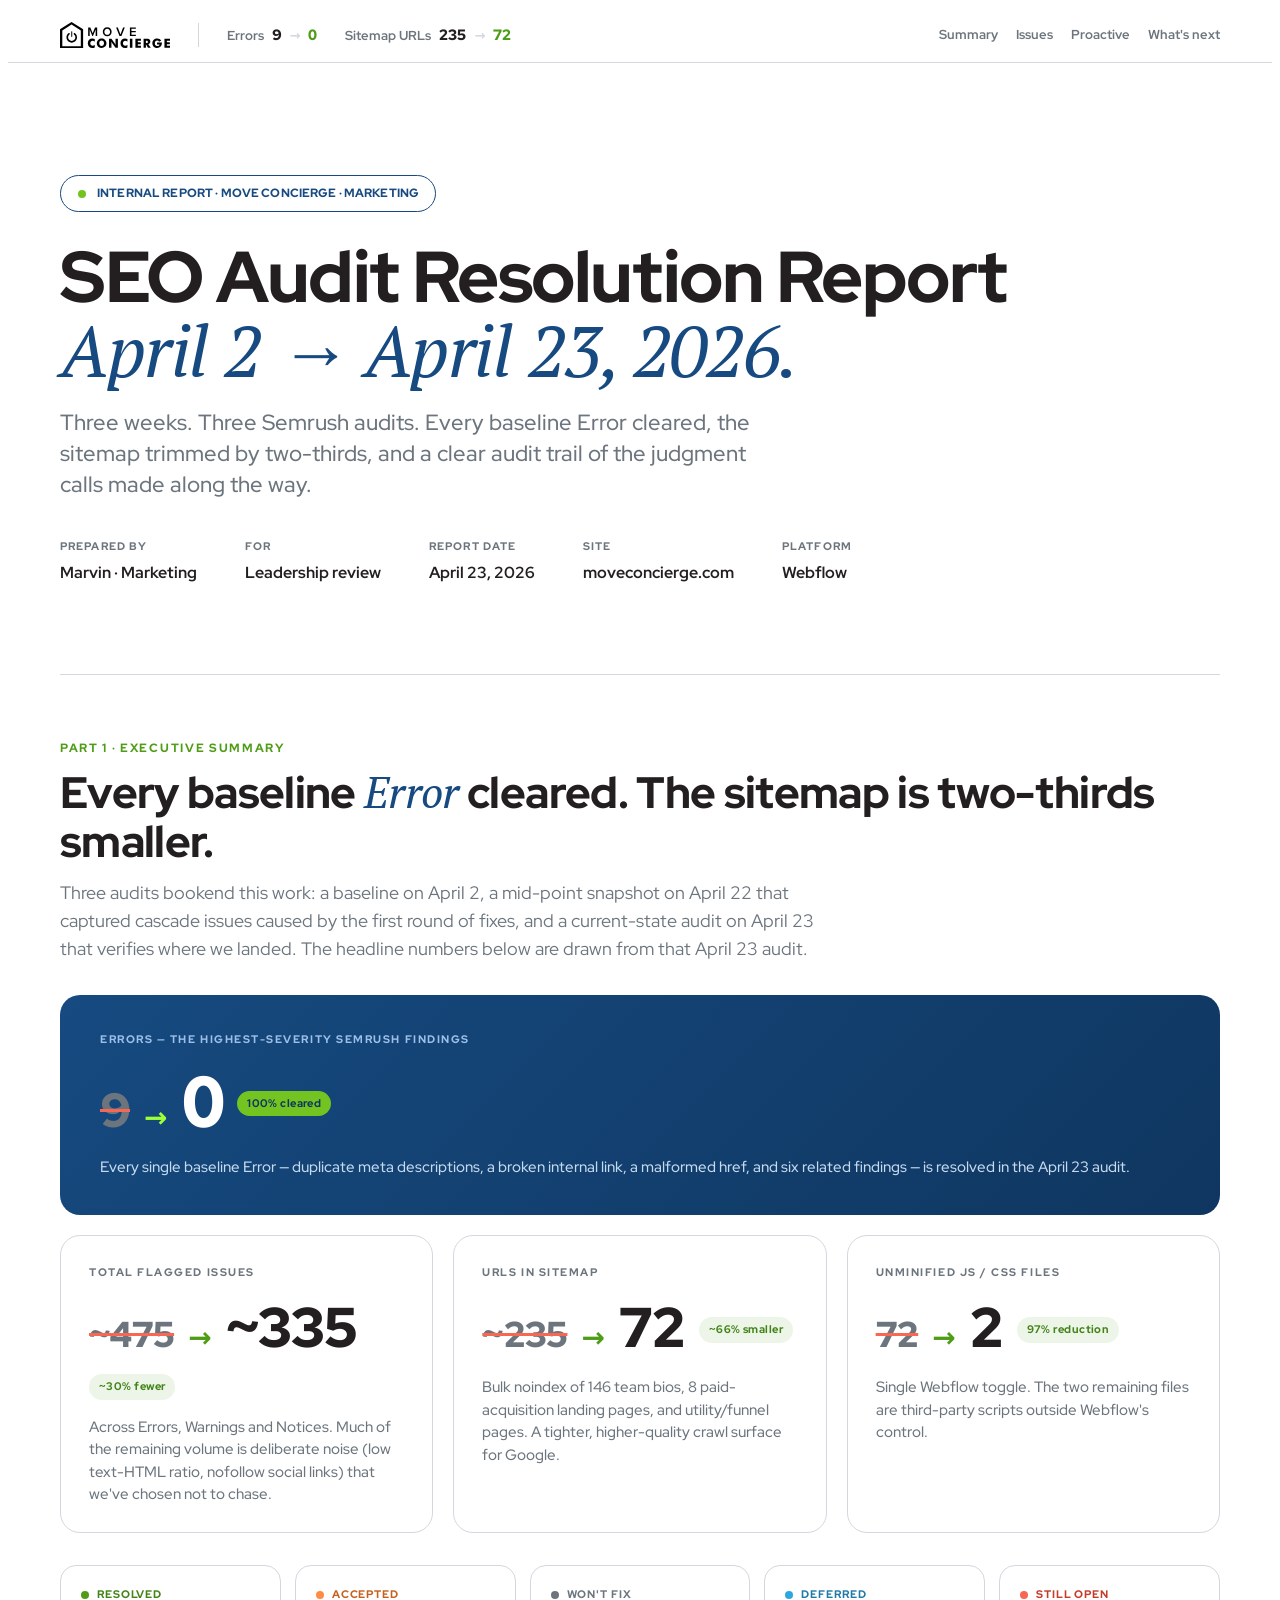
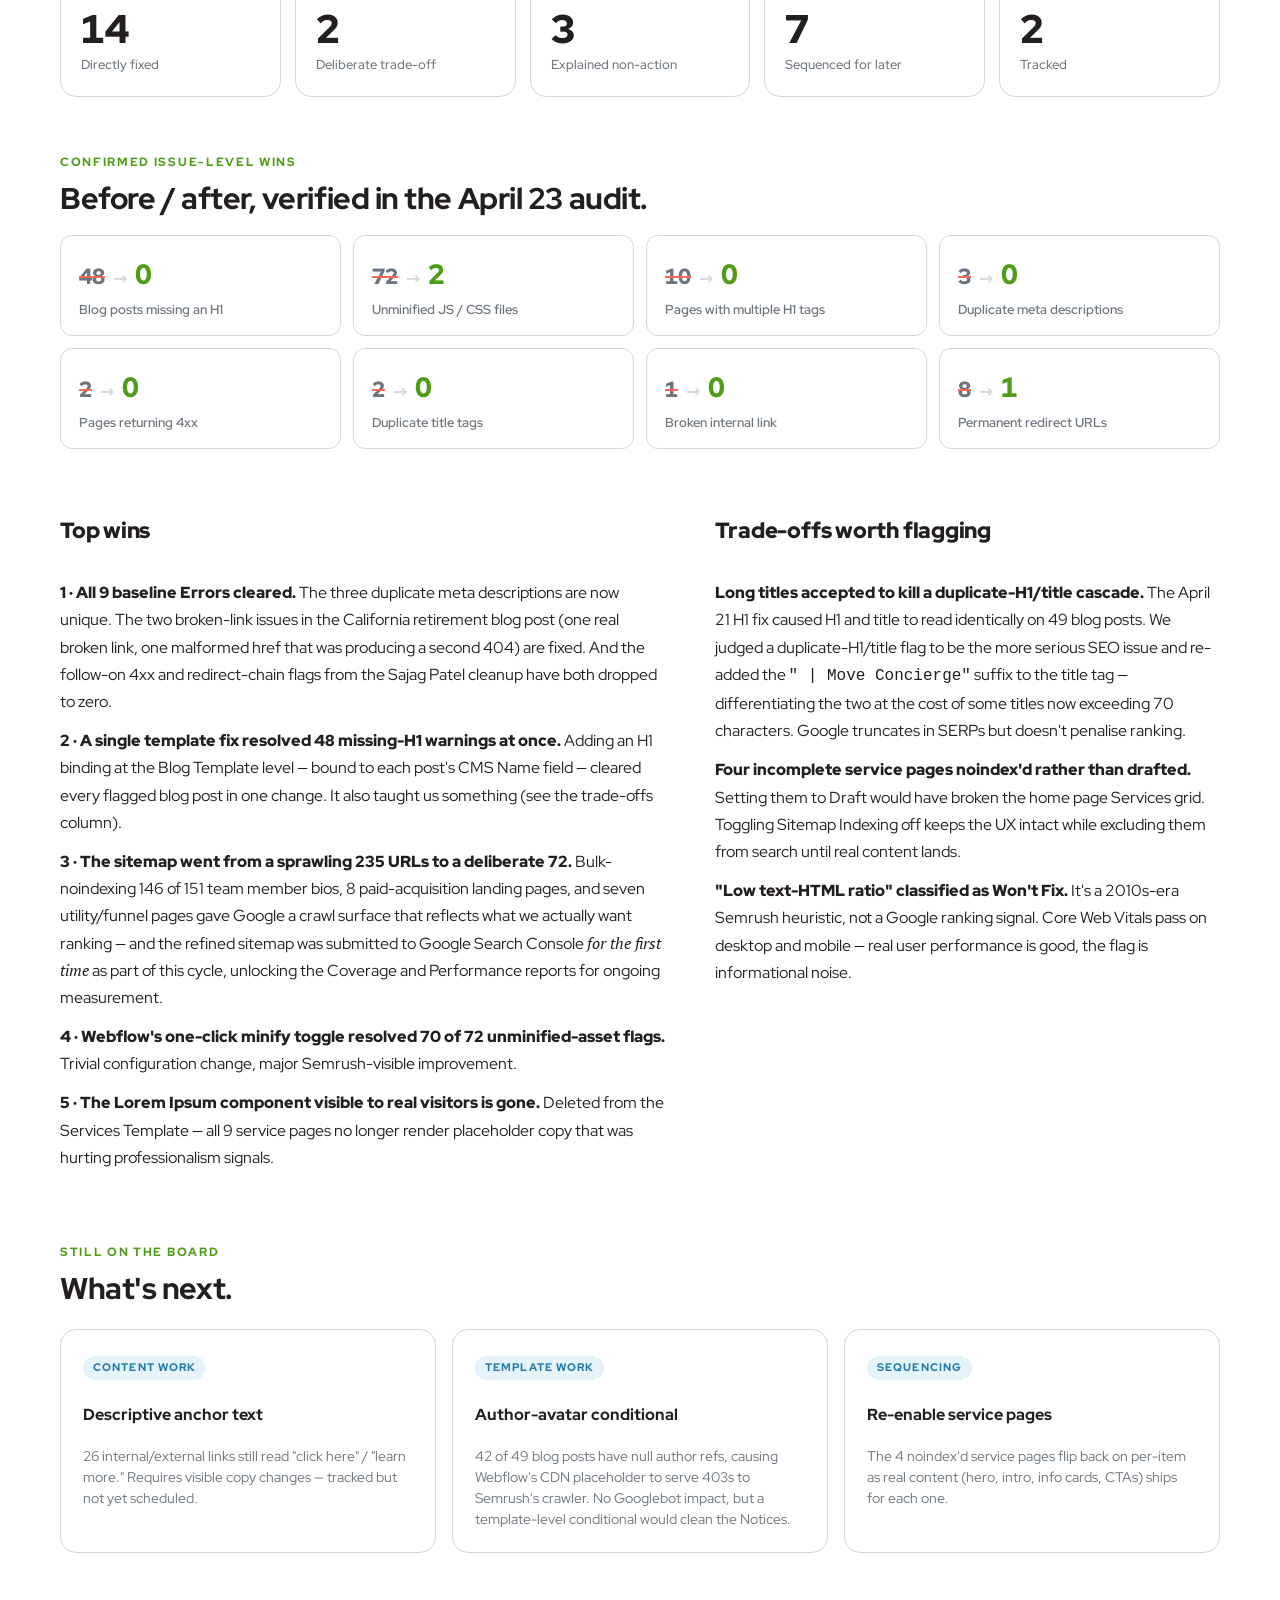
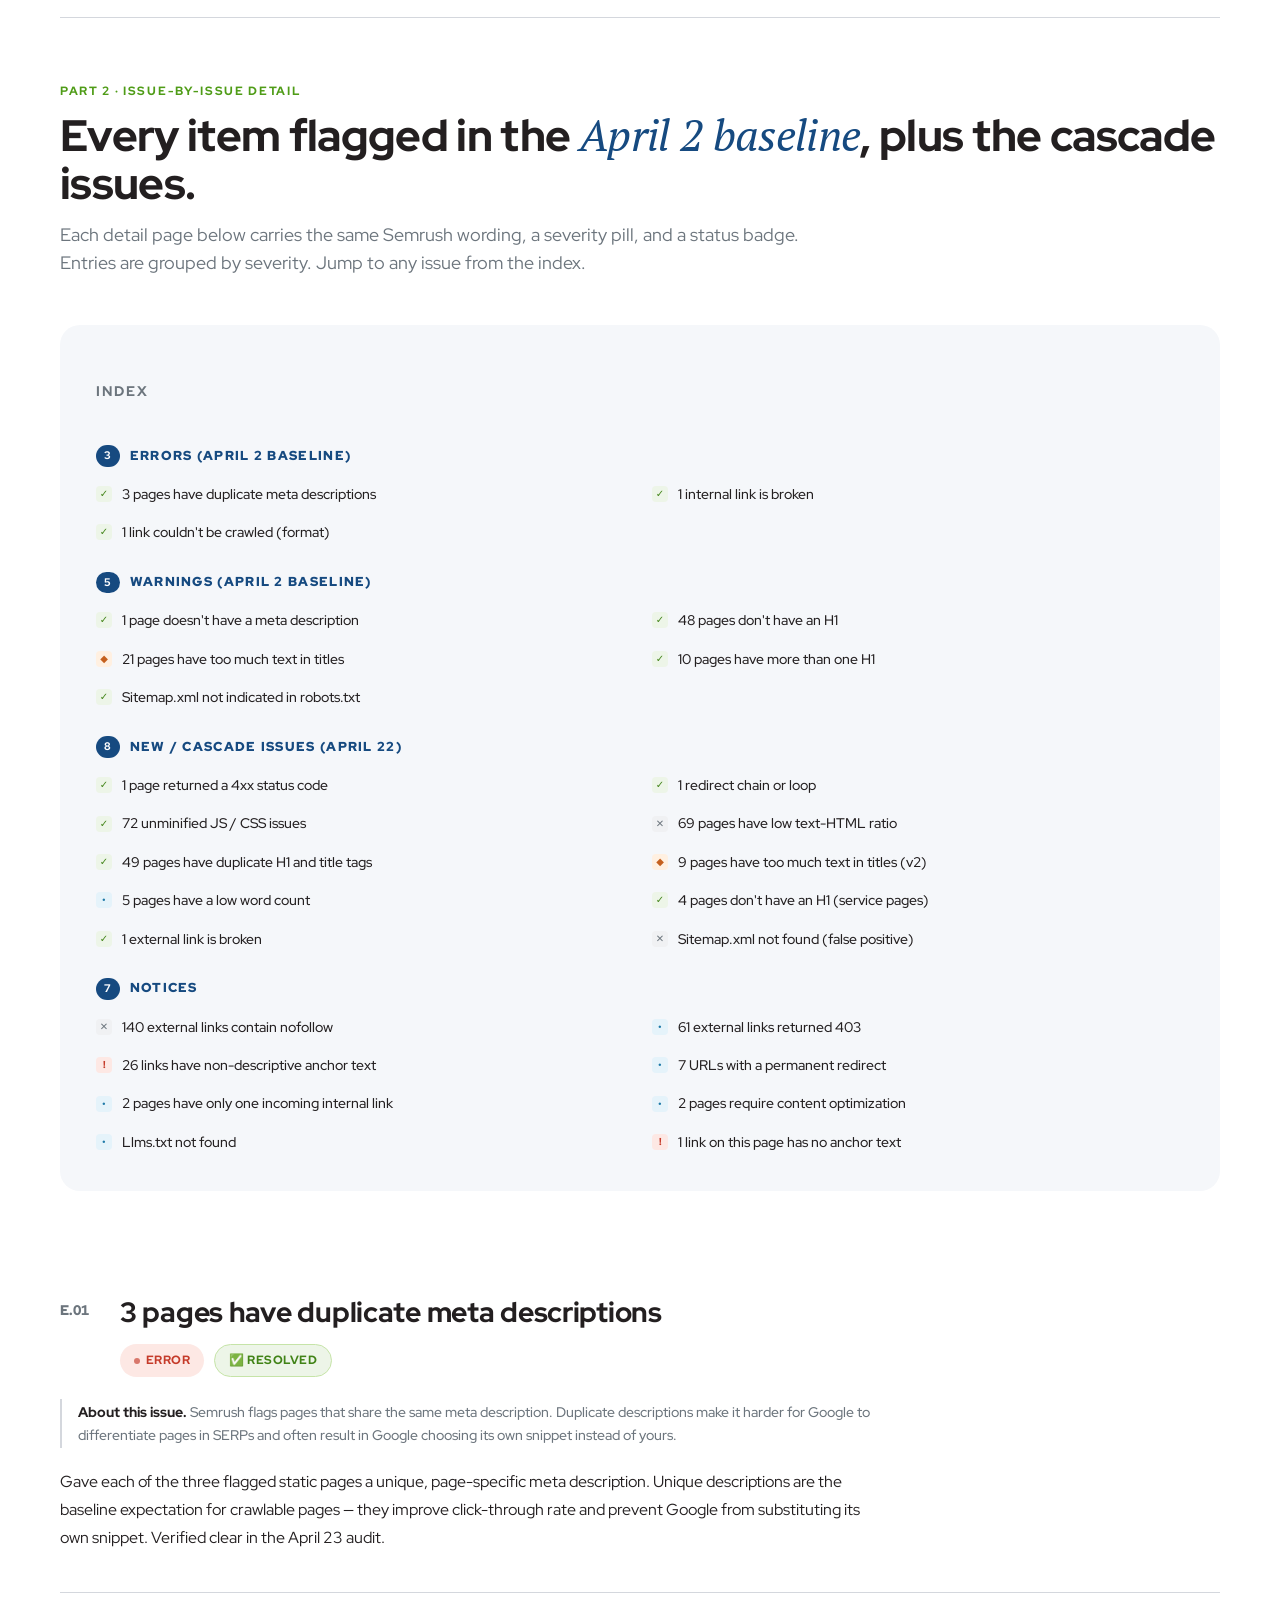
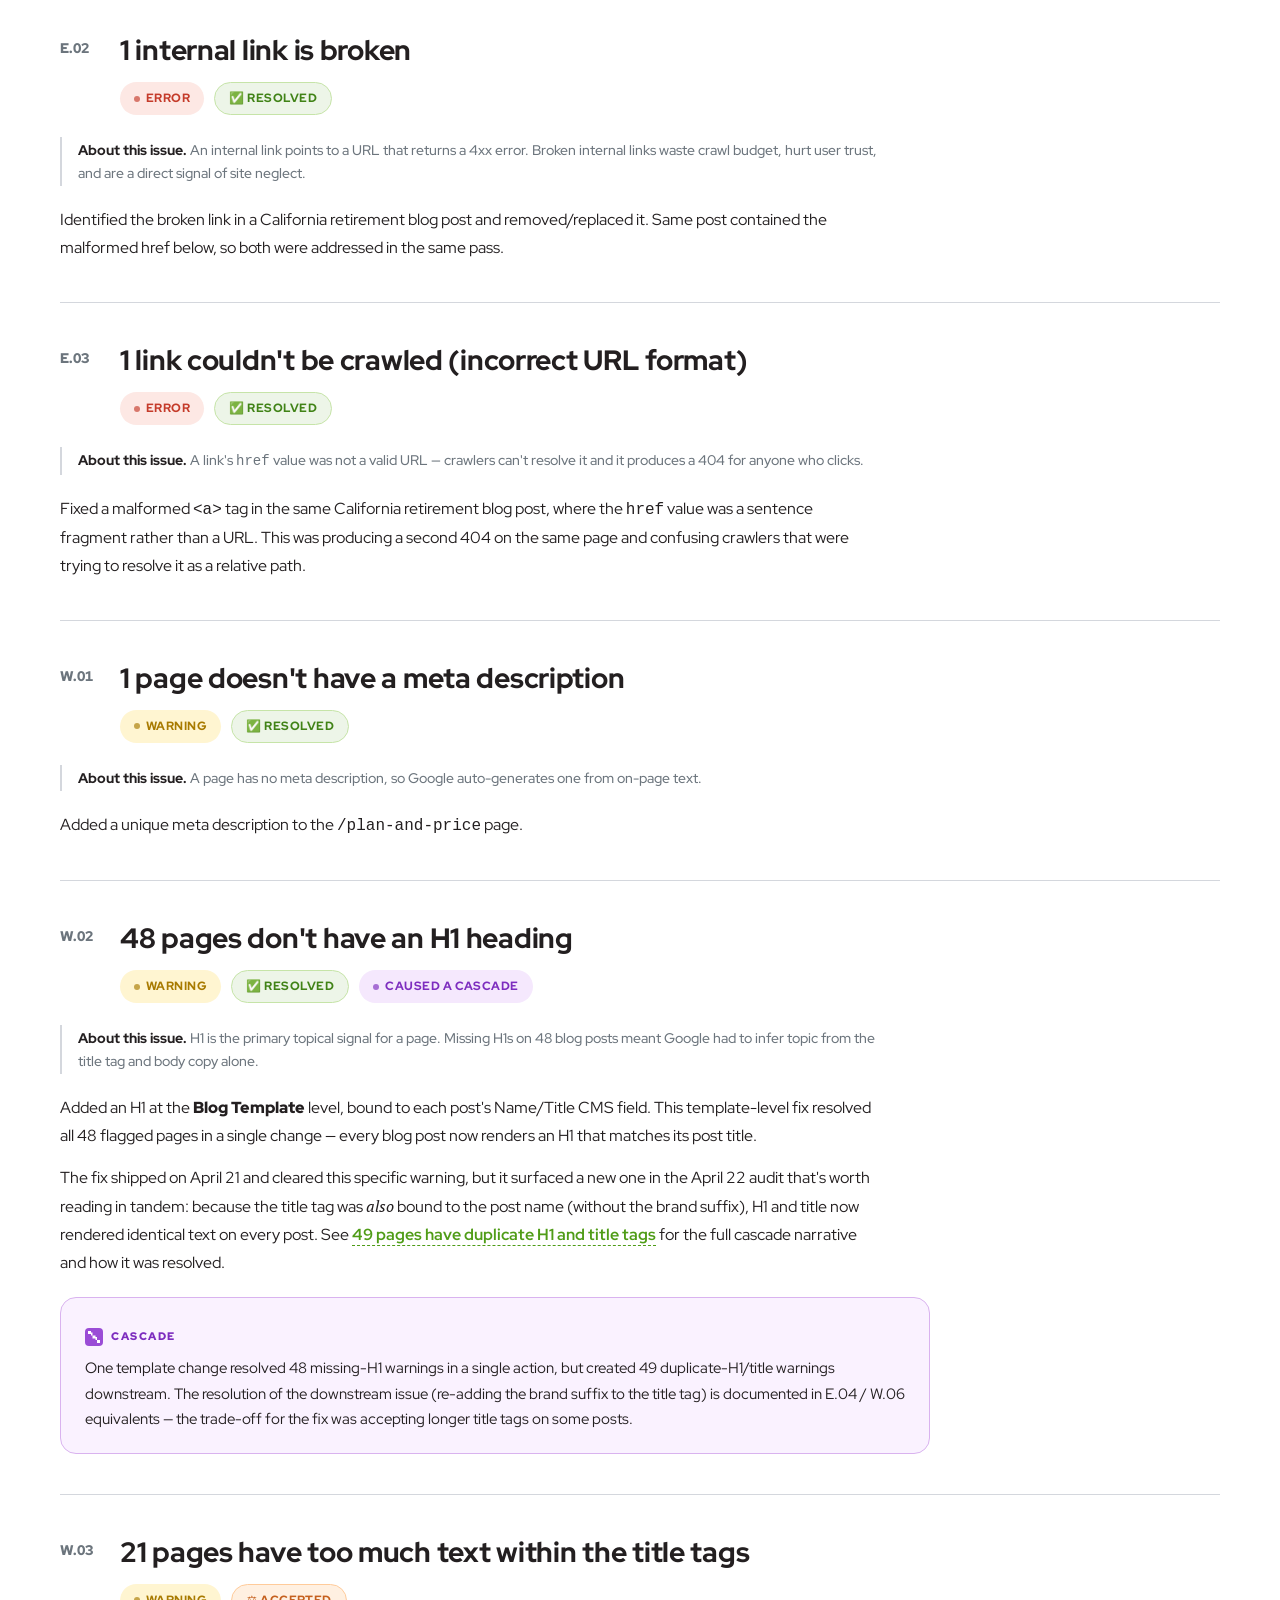
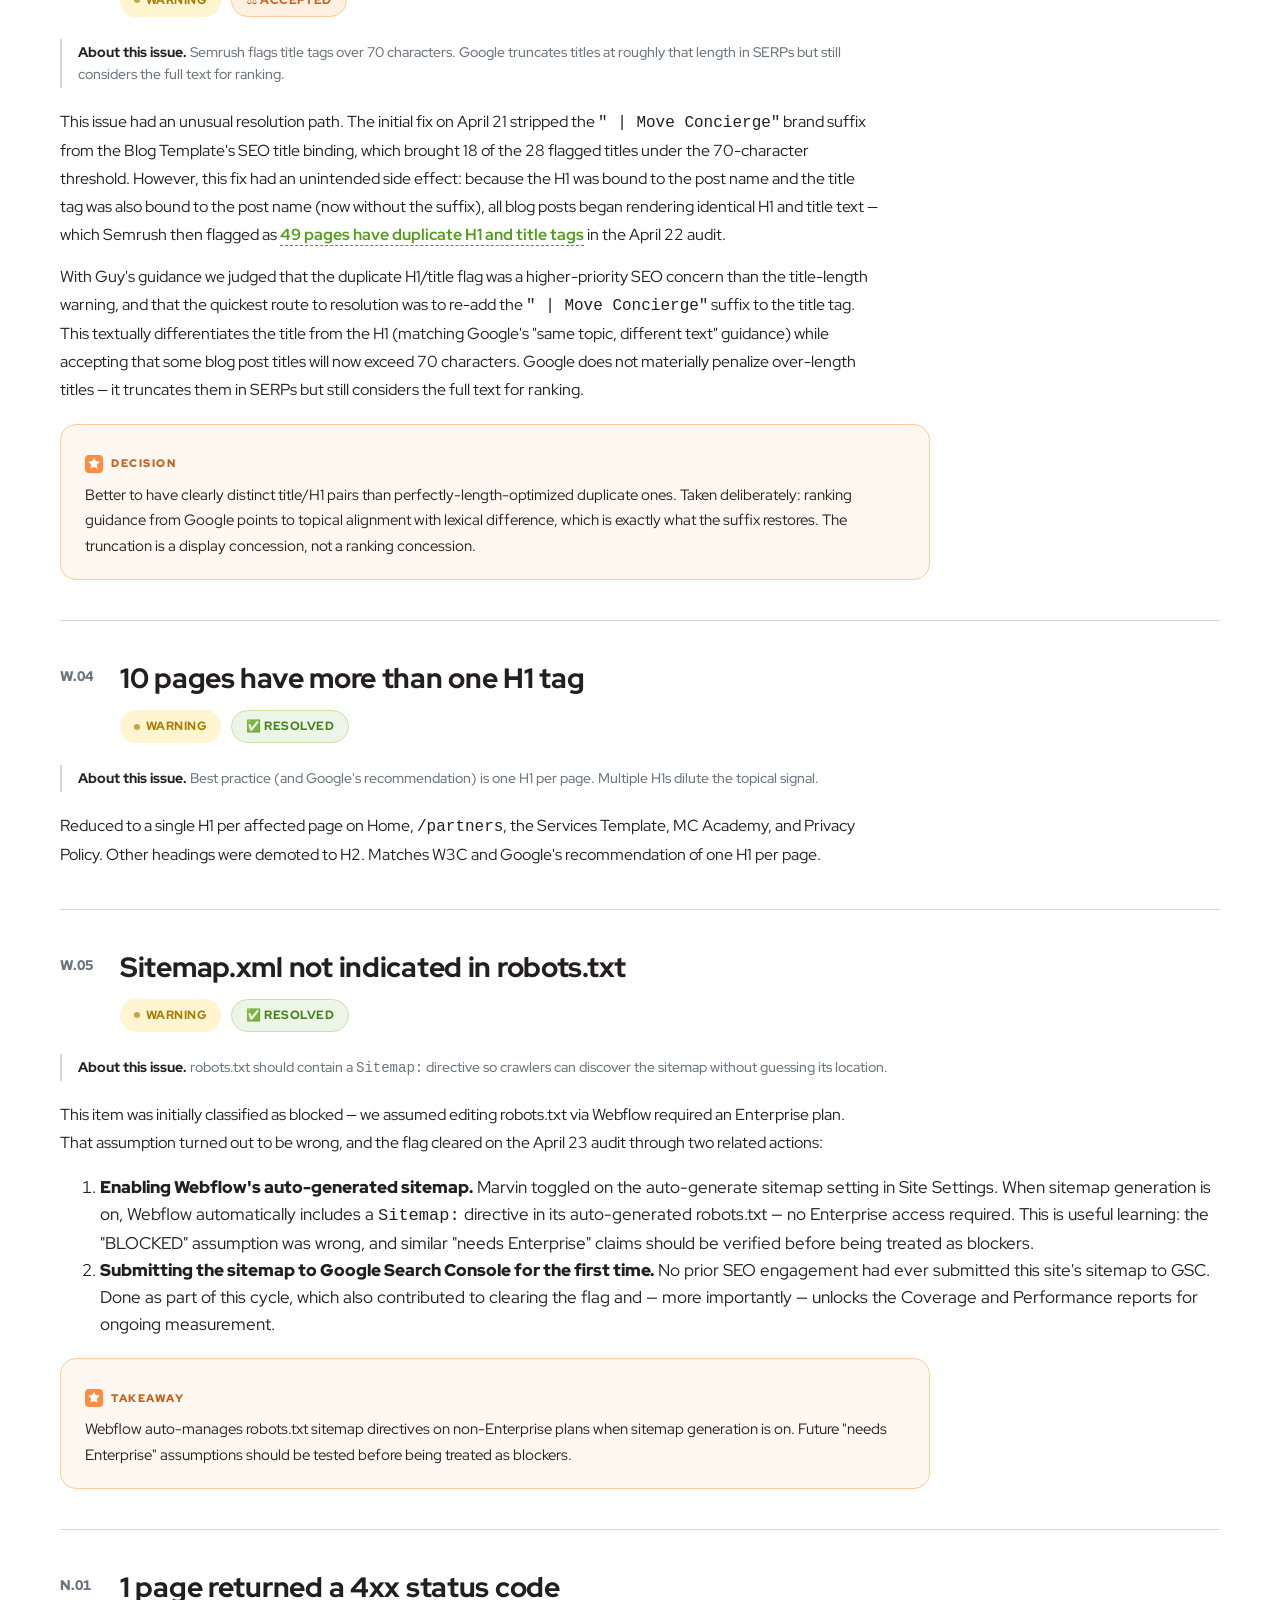
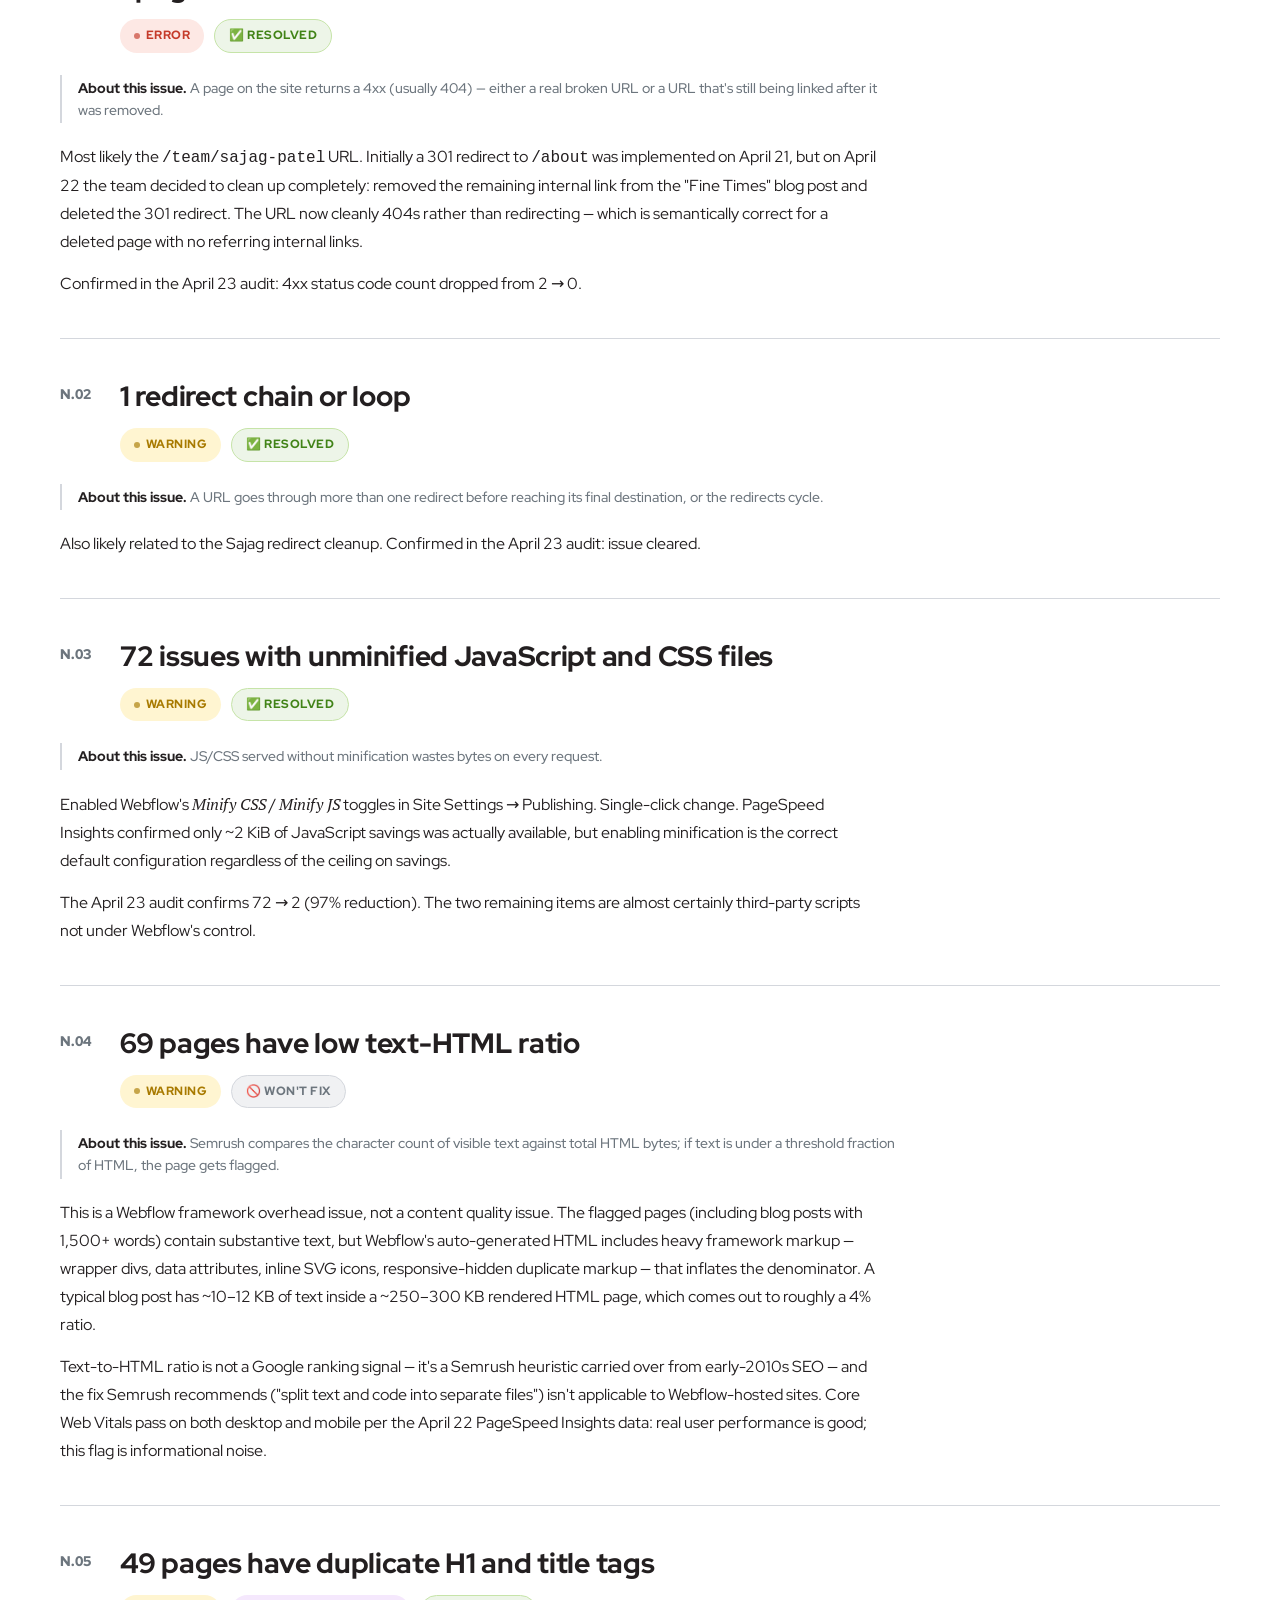
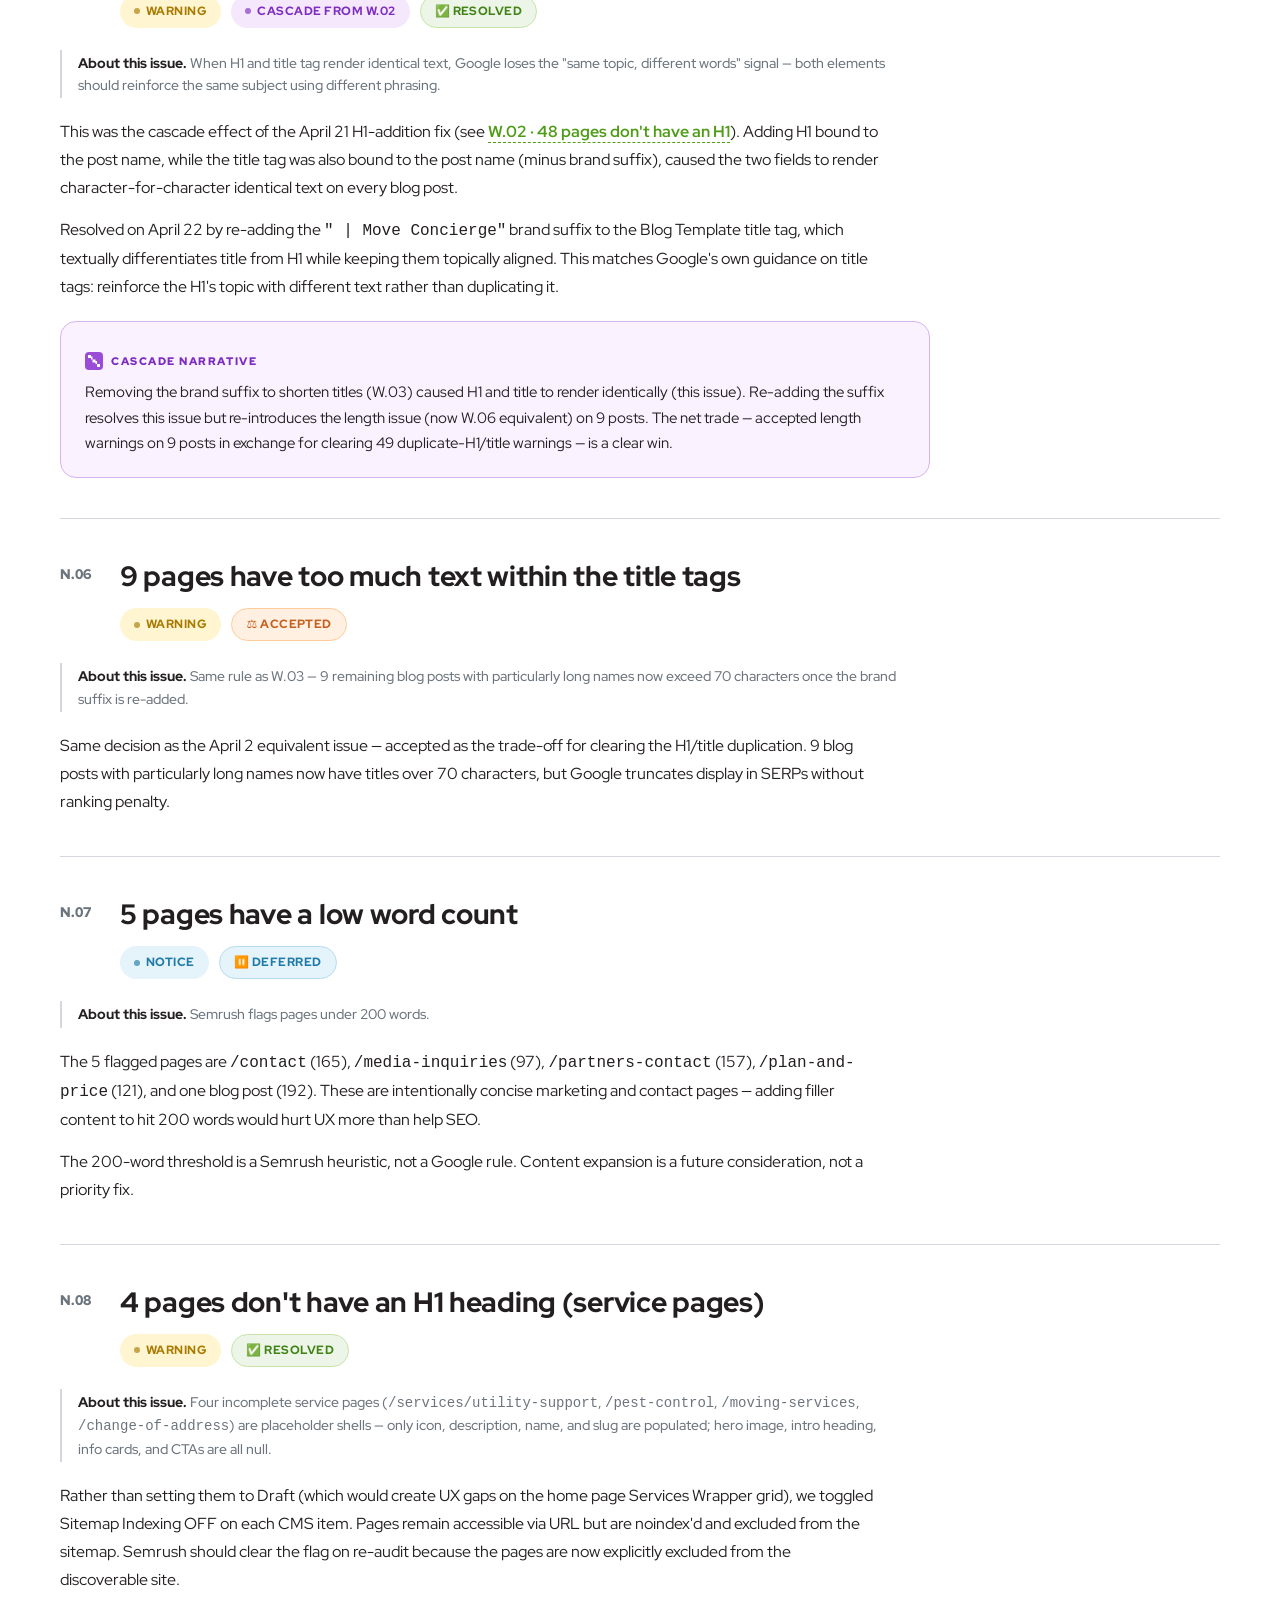
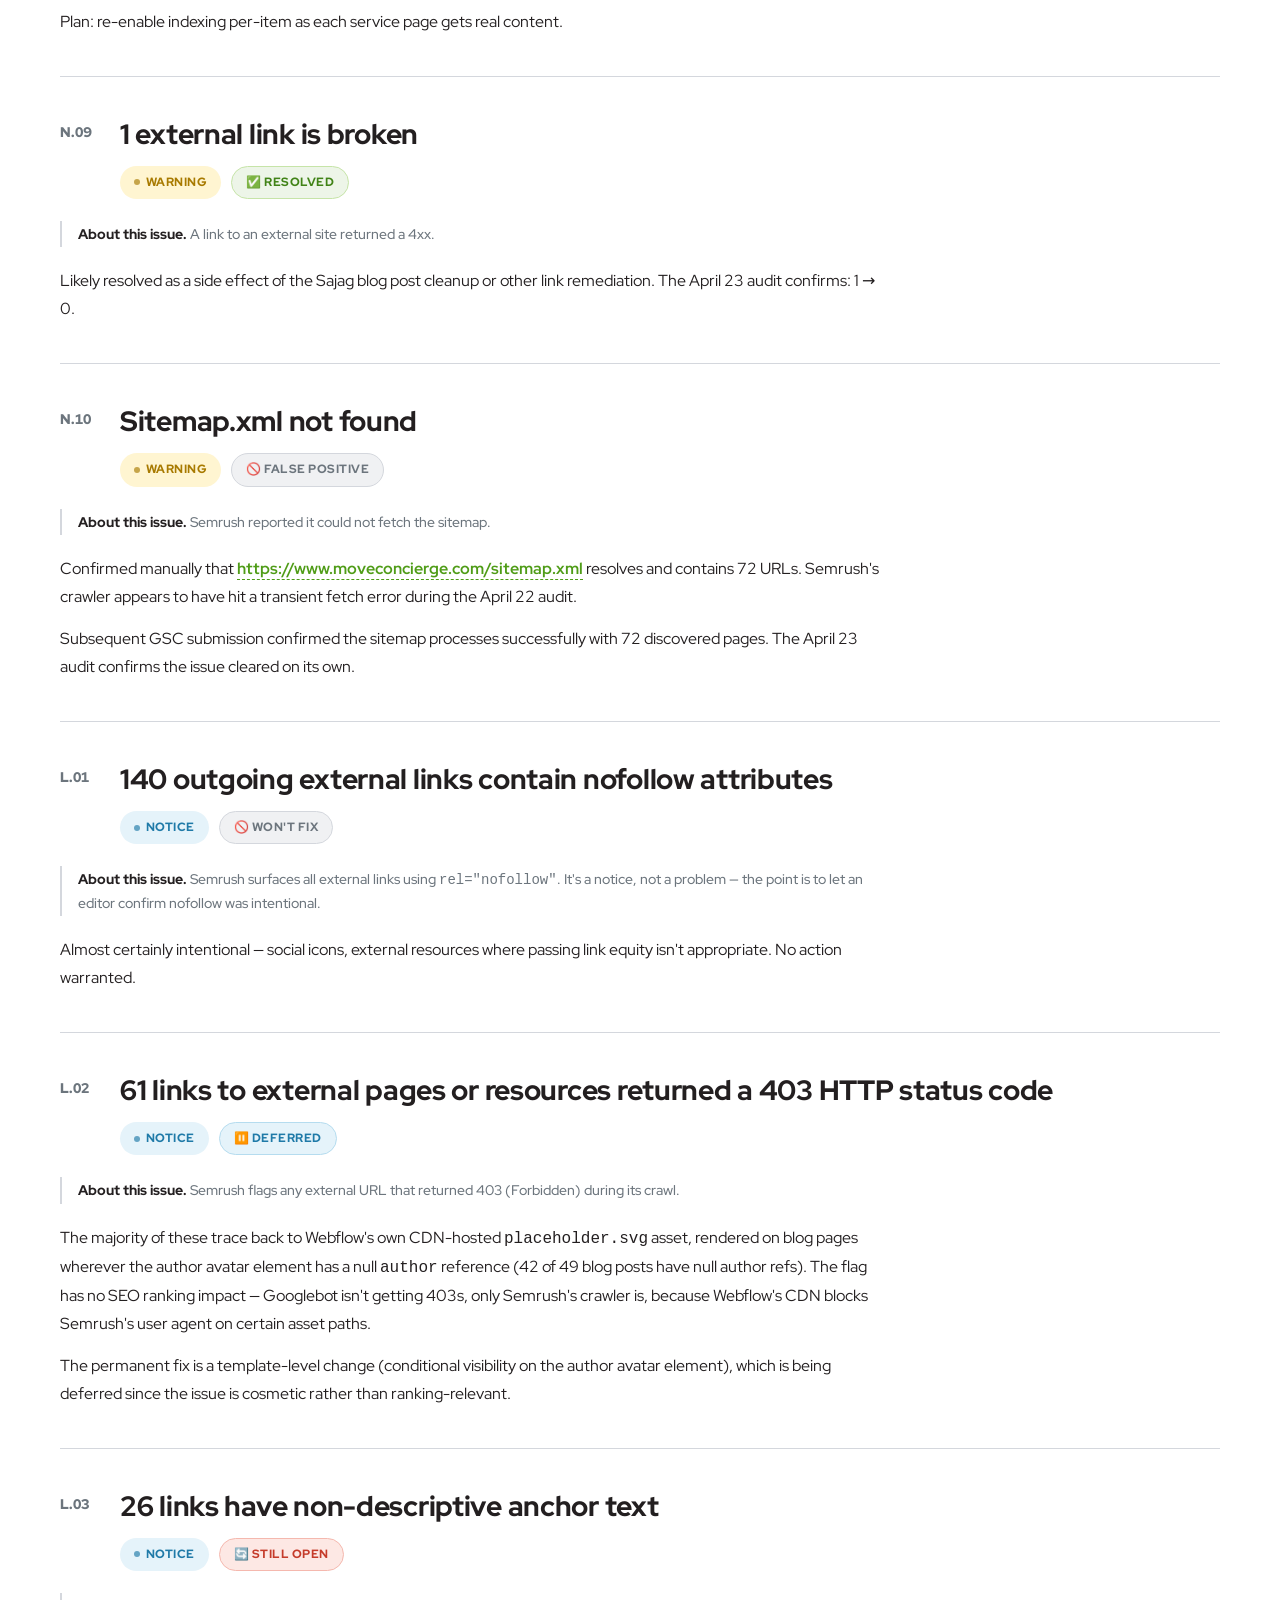
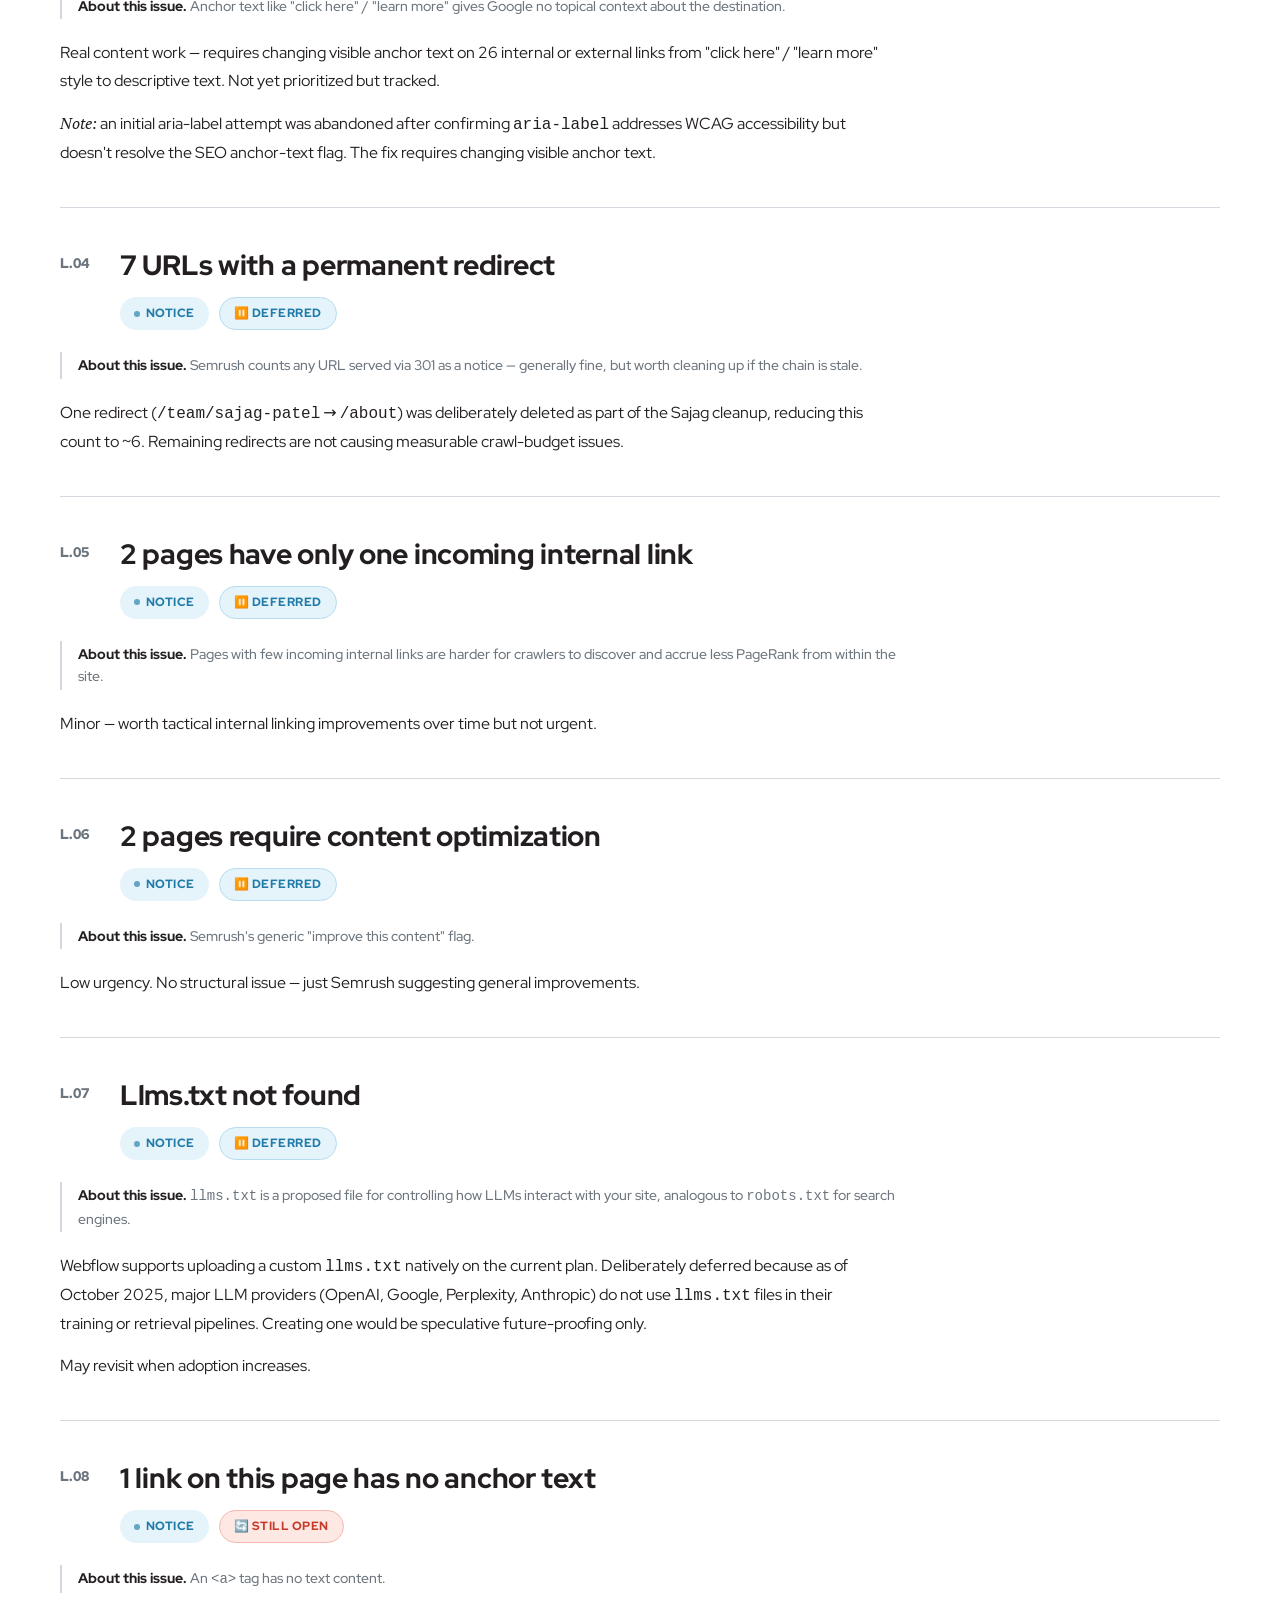
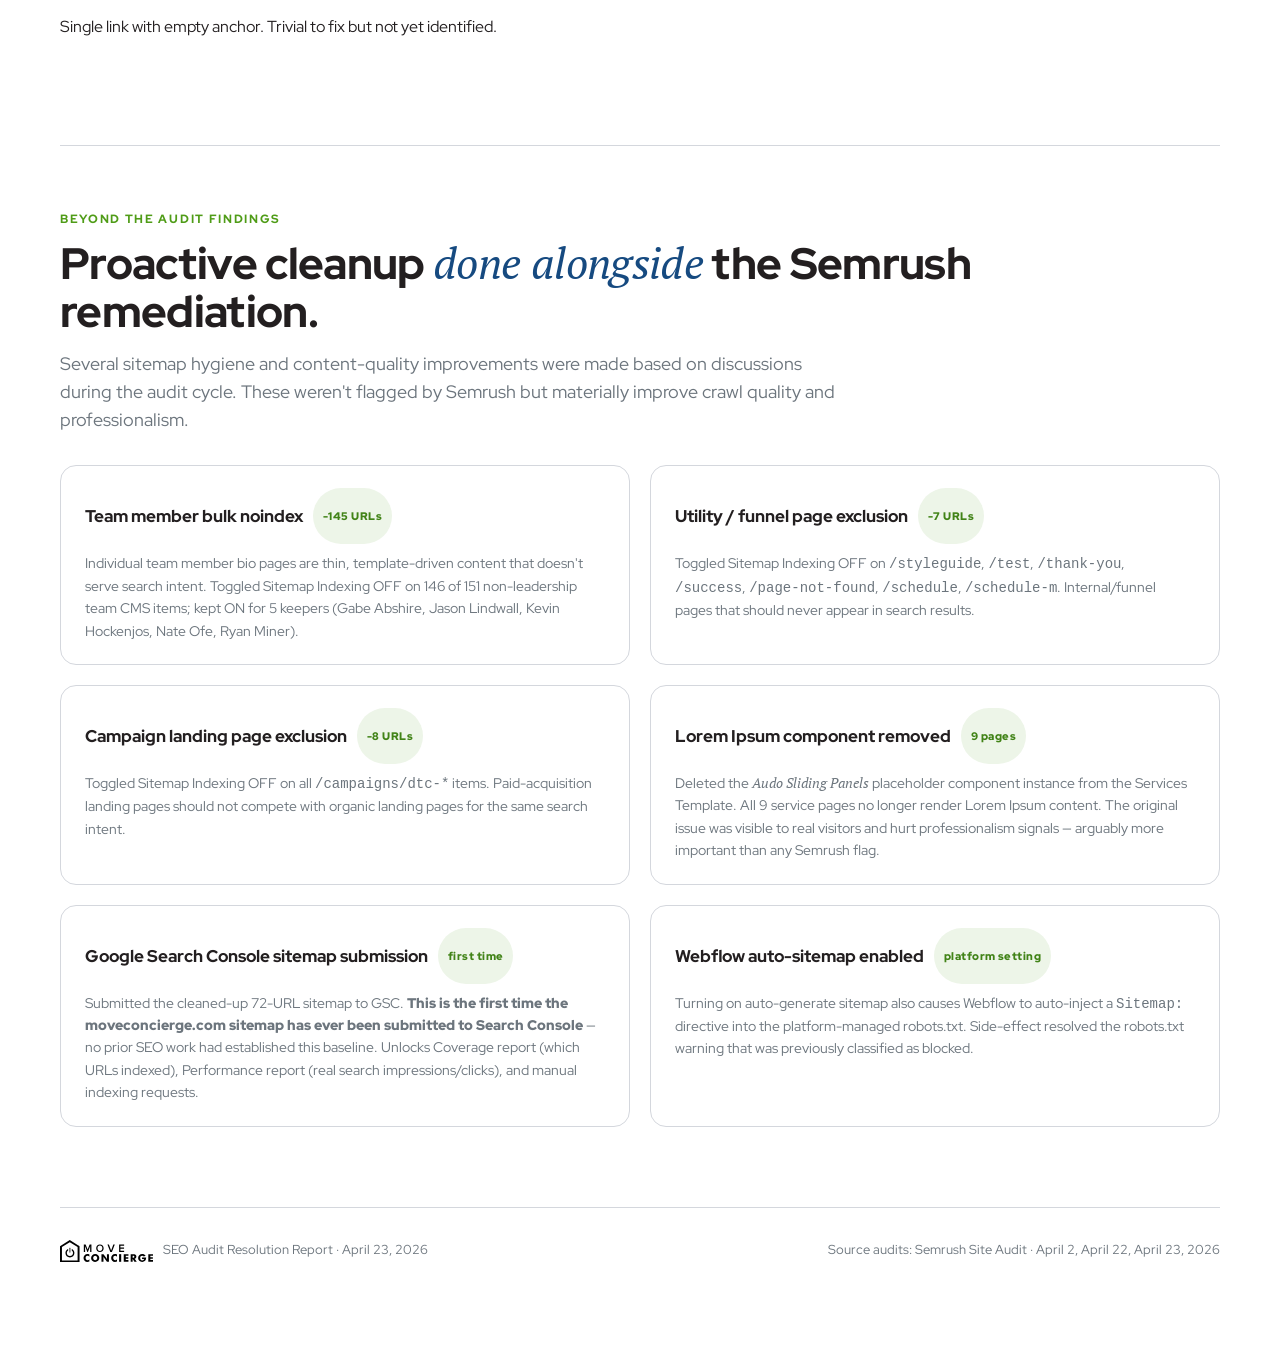
==== index.html @ 0ad0d57d "Initial: SEO audit resolution report Static single-page report from Claude Design handoff for Move C" ====
<!doctype html>
<html lang="en">
<head>
<meta charset="utf-8" />
<meta name="viewport" content="width=device-width, initial-scale=1" />
<title>SEO Audit Resolution Report — Move Concierge</title>
<link rel="stylesheet" href="colors_and_type.css" />
<style>
/* ------------------------------------------------------------------ */
/* Layout scaffolding                                                  */
/* ------------------------------------------------------------------ */
html { scroll-behavior: smooth; scroll-padding-top: 96px; }
body {
  background: var(--bg-1);
  color: var(--fg-1);
  font-size: 17px;
  line-height: 1.6;
  -webkit-font-smoothing: antialiased;
}
.page {
  max-width: 1160px;
  margin: 0 auto;
  padding: 40px 48px 120px;
}
.rule {
  height: 1px; background: var(--tertiary-colors--gray);
  margin: 64px 0;
}

/* ------------------------------------------------------------------ */
/* Sticky progress bar                                                 */
/* ------------------------------------------------------------------ */
.topbar {
  position: sticky; top: 0; z-index: 50;
  background: #ffffffe6;
  backdrop-filter: blur(15px);
  -webkit-backdrop-filter: blur(15px);
  border-bottom: 1px solid var(--tertiary-colors--gray);
}
.topbar-inner {
  max-width: 1160px; margin: 0 auto;
  padding: 14px 48px;
  display: flex; align-items: center; gap: 28px;
  flex-wrap: wrap;
}
.topbar .brand {
  display: flex; align-items: center; gap: 12px;
  font-weight: 900; font-size: 15px;
  color: var(--primary-colors--utility-blue);
}
.topbar .brand img { height: 26px; width: auto; }
.topbar .divider {
  width: 1px; height: 24px; background: var(--tertiary-colors--gray);
}
.topbar .stat {
  display: flex; align-items: baseline; gap: 8px;
  font-size: 13px; color: var(--tertiary-colors--medium-gray);
  font-weight: 700;
}
.topbar .stat .num {
  font-size: 15px; font-weight: 900;
  color: var(--secondary-colors--licorice);
  font-variant-numeric: tabular-nums;
}
.topbar .stat .arrow { color: var(--tertiary-colors--gray); }
.topbar .stat .new {
  color: var(--secondary-colors--leaf-green);
  font-weight: 900;
}
.topbar .spacer { flex: 1; }
.topbar nav {
  display: flex; gap: 18px; font-size: 13px; font-weight: 700;
}
.topbar nav a {
  color: var(--tertiary-colors--medium-gray);
  transition: color .2s;
}
.topbar nav a:hover { color: var(--primary-colors--utility-blue); }

/* ------------------------------------------------------------------ */
/* Cover                                                               */
/* ------------------------------------------------------------------ */
.cover { padding: 72px 0 24px; }
.cover .eyebrow {
  display: inline-flex; align-items: center; gap: 10px;
  font-size: 12px; font-weight: 800; letter-spacing: .14px;
  text-transform: uppercase;
  color: var(--primary-colors--utility-blue);
  padding: 8px 16px;
  border: 1px solid var(--primary-colors--utility-blue);
  border-radius: 100px;
}
.cover h1 {
  font-size: 72px; line-height: 1.02; font-weight: 800;
  margin: 28px 0 20px;
  letter-spacing: -0.02em;
  max-width: 960px;
}
.cover h1 em {
  color: var(--primary-colors--utility-blue);
}
.cover .sub {
  font-size: 22px; font-weight: 500; line-height: 1.4;
  color: var(--tertiary-colors--medium-gray);
  max-width: 720px;
}
.cover .meta {
  display: flex; gap: 48px; margin-top: 40px;
  flex-wrap: wrap;
}
.cover .meta .cell label {
  display: block;
  font-size: 11px; font-weight: 800; text-transform: uppercase;
  color: var(--tertiary-colors--medium-gray);
  letter-spacing: .1em; margin-bottom: 6px;
}
.cover .meta .cell span {
  font-size: 16px; font-weight: 700;
  color: var(--secondary-colors--licorice);
}

/* ------------------------------------------------------------------ */
/* Section headings                                                    */
/* ------------------------------------------------------------------ */
.section-head {
  margin-bottom: 32px;
}
.section-head .kicker {
  font-size: 12px; font-weight: 800; letter-spacing: .14em;
  text-transform: uppercase;
  color: var(--secondary-colors--leaf-green);
  margin-bottom: 10px;
}
.section-head h2 {
  font-size: 44px; font-weight: 800; line-height: 1.1;
  letter-spacing: -0.015em;
}
.section-head h2 em { color: var(--primary-colors--utility-blue); }
.section-head p {
  margin-top: 14px;
  font-size: 18px; font-weight: 400; color: var(--tertiary-colors--medium-gray);
  max-width: 780px; line-height: 1.55;
}

/* ------------------------------------------------------------------ */
/* Headline metric cards                                               */
/* ------------------------------------------------------------------ */
.headline-grid {
  display: grid; grid-template-columns: repeat(3, 1fr);
  gap: 20px; margin-bottom: 24px;
}
.headline-card {
  border: 1px solid var(--tertiary-colors--gray);
  border-radius: 20px;
  padding: 28px 28px 26px;
  background: #fff;
  position: relative;
  overflow: hidden;
}
.headline-card.hero {
  grid-column: span 3;
  background: linear-gradient(135deg, #164a80 0%, #0f3660 100%);
  border: none;
  color: #fff;
  padding: 36px 40px;
}
.headline-card.hero .label {
  color: #9cc0e9;
}
.headline-card.hero .before-after .num { color: #fff; }
.headline-card.hero .before-after .arrow { color: #9cff39; }
.headline-card.hero .before-after .delta {
  background: #73c421; color: #0f3660;
}
.headline-card.hero .blurb { color: #c7dbef; }
.headline-card .label {
  font-size: 11px; font-weight: 800; text-transform: uppercase;
  letter-spacing: .14em;
  color: var(--tertiary-colors--medium-gray);
  margin-bottom: 18px;
}
.headline-card .before-after {
  display: flex; align-items: baseline; gap: 14px; flex-wrap: wrap;
}
.headline-card .before-after .num {
  font-size: 56px; font-weight: 900;
  line-height: 1; color: var(--secondary-colors--licorice);
  font-variant-numeric: tabular-nums;
  letter-spacing: -0.02em;
}
.headline-card.hero .before-after .num { font-size: 72px; }
.headline-card .before-after .num.was {
  color: var(--tertiary-colors--medium-gray);
  text-decoration: line-through;
  text-decoration-thickness: 3px;
  text-decoration-color: #f86751;
  font-size: 36px;
}
.headline-card.hero .before-after .num.was { font-size: 48px; }
.headline-card .before-after .arrow {
  font-size: 28px; font-weight: 900;
  color: var(--secondary-colors--leaf-green);
}
.headline-card .before-after .delta {
  font-size: 11px; font-weight: 800; padding: 4px 10px;
  border-radius: 100px;
  background: #edf5e8;
  color: var(--secondary-colors--leaf-green-dark);
  letter-spacing: .04em;
  align-self: center;
}
.headline-card .blurb {
  margin-top: 16px;
  font-size: 15px; color: var(--tertiary-colors--medium-gray);
  line-height: 1.5;
  font-weight: 500;
}

/* ------------------------------------------------------------------ */
/* Status pill summary strip                                           */
/* ------------------------------------------------------------------ */
.status-strip {
  display: grid; grid-template-columns: repeat(5, 1fr);
  gap: 14px; margin: 32px 0 8px;
}
.status-strip .tile {
  border: 1px solid var(--tertiary-colors--gray);
  border-radius: 16px;
  padding: 20px;
  background: #fff;
  display: flex; flex-direction: column; gap: 6px;
}
.status-strip .tile .badge-dot {
  display: inline-flex; align-items: center; gap: 8px;
  font-size: 11px; font-weight: 800; text-transform: uppercase;
  letter-spacing: .08em;
  color: var(--tertiary-colors--medium-gray);
}
.status-strip .tile .badge-dot::before {
  content: ""; width: 8px; height: 8px; border-radius: 50%;
  background: var(--tertiary-colors--medium-gray);
}
.status-strip .tile.resolved  .badge-dot::before { background: var(--secondary-colors--leaf-green); }
.status-strip .tile.accepted  .badge-dot::before { background: #ff8c42; }
.status-strip .tile.wontfix   .badge-dot::before { background: var(--tertiary-colors--medium-gray); }
.status-strip .tile.deferred  .badge-dot::before { background: var(--primary-colors--bright-cerulean); }
.status-strip .tile.open      .badge-dot::before { background: var(--secondary-colors--coral); }

.status-strip .tile.resolved  .badge-dot { color: var(--secondary-colors--leaf-green-dark); }
.status-strip .tile.accepted  .badge-dot { color: #c5601e; }
.status-strip .tile.deferred  .badge-dot { color: #1f7aa8; }
.status-strip .tile.open      .badge-dot { color: #c53b2a; }

.status-strip .tile .count {
  font-size: 40px; font-weight: 900; line-height: 1;
  color: var(--secondary-colors--licorice);
  font-variant-numeric: tabular-nums;
}
.status-strip .tile .label {
  font-size: 13px; color: var(--tertiary-colors--medium-gray);
  font-weight: 500;
}

/* ------------------------------------------------------------------ */
/* Wins grid                                                           */
/* ------------------------------------------------------------------ */
.wins-grid {
  display: grid; grid-template-columns: repeat(4, 1fr);
  gap: 12px;
  margin-top: 20px;
}
.wins-grid .win {
  border: 1px solid var(--tertiary-colors--gray);
  border-radius: 12px;
  padding: 16px 18px;
  background: #fff;
}
.wins-grid .win .line {
  display: flex; align-items: baseline; gap: 8px;
  font-variant-numeric: tabular-nums;
}
.wins-grid .win .was {
  font-size: 22px; font-weight: 900;
  color: var(--tertiary-colors--medium-gray);
  text-decoration: line-through;
  text-decoration-color: #f86751;
}
.wins-grid .win .arrow {
  color: var(--tertiary-colors--gray); font-weight: 800;
}
.wins-grid .win .now {
  font-size: 28px; font-weight: 900;
  color: var(--secondary-colors--leaf-green);
}
.wins-grid .win .title {
  font-size: 13px; font-weight: 600;
  color: var(--tertiary-colors--medium-gray);
  margin-top: 4px; line-height: 1.4;
}

/* ------------------------------------------------------------------ */
/* Narrative blocks                                                    */
/* ------------------------------------------------------------------ */
.narrative {
  display: grid; grid-template-columns: 1.2fr 1fr; gap: 48px;
  margin-top: 48px;
}
.narrative h3 {
  font-size: 22px; font-weight: 900;
  letter-spacing: -0.01em;
  margin-bottom: 14px;
  color: var(--secondary-colors--licorice);
}
.narrative p {
  font-size: 16px; line-height: 1.7;
  color: var(--secondary-colors--licorice);
}
.narrative p + p { margin-top: 12px; }
.narrative ol { padding-left: 22px; }
.narrative ol li {
  font-size: 16px; line-height: 1.7; margin-bottom: 8px;
}
.narrative ol li strong {
  color: var(--primary-colors--utility-blue);
}

/* ------------------------------------------------------------------ */
/* Table of Contents                                                   */
/* ------------------------------------------------------------------ */
.toc {
  background: var(--tertiary-colors--light-gray);
  border-radius: 20px;
  padding: 32px 36px;
  margin-top: 48px;
}
.toc h3 {
  font-size: 14px; font-weight: 800;
  text-transform: uppercase; letter-spacing: .14em;
  color: var(--tertiary-colors--medium-gray);
  margin-bottom: 20px;
}
.toc-group { margin-bottom: 22px; }
.toc-group:last-child { margin-bottom: 0; }
.toc-group .title {
  font-size: 13px; font-weight: 900;
  color: var(--primary-colors--utility-blue);
  text-transform: uppercase; letter-spacing: .1em;
  margin-bottom: 10px;
  display: flex; align-items: center; gap: 10px;
}
.toc-group .title .chip {
  background: var(--primary-colors--utility-blue);
  color: #fff; padding: 2px 8px; border-radius: 100px;
  font-size: 11px; font-weight: 800; letter-spacing: .06em;
}
.toc-group ul {
  list-style: none; padding: 0; margin: 0;
  display: grid; grid-template-columns: 1fr 1fr; gap: 4px 24px;
}
.toc-group li a {
  display: flex; align-items: center; gap: 10px;
  font-size: 14px; color: var(--secondary-colors--licorice);
  padding: 6px 0;
  font-weight: 500;
  transition: color .15s;
}
.toc-group li a:hover { color: var(--secondary-colors--leaf-green); }
.toc-group li a .st {
  flex-shrink: 0; width: 16px; height: 16px;
  display: inline-flex; align-items: center; justify-content: center;
  border-radius: 4px; font-size: 10px; font-weight: 900;
}
.toc-group li a .st.resolved  { background: #edf5e8; color: var(--secondary-colors--leaf-green-dark); }
.toc-group li a .st.accepted  { background: #fff0e1; color: #c5601e; }
.toc-group li a .st.wontfix   { background: #f0f1f3; color: var(--tertiary-colors--medium-gray); }
.toc-group li a .st.deferred  { background: #e5f3fa; color: #1f7aa8; }
.toc-group li a .st.open      { background: #fde8e4; color: #c53b2a; }

/* ------------------------------------------------------------------ */
/* Issue detail entries                                                */
/* ------------------------------------------------------------------ */
.issue {
  padding: 40px 0;
  border-top: 1px solid var(--tertiary-colors--gray);
}
.issue:first-of-type { border-top: none; }
.issue-head {
  display: flex; align-items: flex-start; gap: 24px;
  margin-bottom: 22px;
  flex-wrap: wrap;
}
.issue-num {
  font-size: 14px; font-weight: 900;
  color: var(--tertiary-colors--medium-gray);
  font-variant-numeric: tabular-nums;
  padding-top: 4px;
  min-width: 36px;
}
.issue-title-wrap { flex: 1; min-width: 300px; }
.issue h3 {
  font-size: 28px; font-weight: 800;
  line-height: 1.25;
  letter-spacing: -0.01em;
  color: var(--secondary-colors--licorice);
}
.issue-meta {
  display: flex; gap: 10px; flex-wrap: wrap;
  margin-top: 14px;
}
.sev, .status-pill {
  display: inline-flex; align-items: center; gap: 6px;
  padding: 6px 14px;
  border-radius: 100px;
  font-size: 12px; font-weight: 800;
  letter-spacing: .04em;
  text-transform: uppercase;
}
.sev.error    { background: #fde8e4; color: #c53b2a; }
.sev.warning  { background: #fff5d1; color: #a87a00; }
.sev.notice   { background: #e5f3fa; color: #1f7aa8; }
.sev.cascade  { background: #f5e8fd; color: #7d2dbf; }
.sev.cleanup  { background: #edf5e8; color: var(--secondary-colors--leaf-green-dark); }

.sev::before, .status-pill .dot {
  content: ""; width: 6px; height: 6px; border-radius: 50%;
  background: currentColor; opacity: .65;
}
.status-pill {
  border: 1.5px solid currentColor;
  background: #fff;
}
.status-pill.resolved { color: var(--secondary-colors--leaf-green-dark); background: #edf5e8; border-color: #c6e4a8; }
.status-pill.accepted { color: #c5601e; background: #fff0e1; border-color: #ffcb9a; }
.status-pill.wontfix  { color: var(--tertiary-colors--medium-gray); background: #f0f1f3; border-color: var(--tertiary-colors--gray); }
.status-pill.deferred { color: #1f7aa8; background: #e5f3fa; border-color: #b5dcef; }
.status-pill.open     { color: #c53b2a; background: #fde8e4; border-color: #f5b8ae; }

.about {
  font-size: 14px; color: var(--tertiary-colors--medium-gray);
  line-height: 1.6;
  border-left: 2px solid var(--tertiary-colors--gray);
  padding: 2px 0 2px 16px;
  margin-bottom: 20px;
  font-weight: 500;
  max-width: 820px;
}
.about strong {
  color: var(--secondary-colors--licorice);
  font-weight: 800;
}
.resolution p {
  font-size: 16px; line-height: 1.75;
  color: var(--secondary-colors--licorice);
  max-width: 820px;
}
.resolution p + p { margin-top: 14px; }
.resolution a.xref {
  color: var(--secondary-colors--leaf-green);
  font-weight: 700;
  border-bottom: 1px dashed currentColor;
}
.resolution a.xref:hover { color: var(--secondary-colors--leaf-green-dark); }

.callout {
  margin-top: 20px;
  border: 1px solid #ffcb9a;
  background: #fff8f0;
  border-radius: 16px;
  padding: 20px 24px;
  max-width: 820px;
  position: relative;
}
.callout .ctitle {
  display: inline-flex; align-items: center; gap: 8px;
  font-size: 11px; font-weight: 900; text-transform: uppercase;
  letter-spacing: .14em;
  color: #c5601e;
  margin-bottom: 10px;
}
.callout .ctitle::before {
  content: ""; width: 18px; height: 18px; border-radius: 4px;
  background: #ff8c42;
  display: inline-flex; align-items: center; justify-content: center;
  color: white; font-size: 12px;
  background-image: url("data:image/svg+xml;utf8,<svg xmlns='http://www.w3.org/2000/svg' viewBox='0 0 24 24' fill='white'><path d='M12 1l3 6 7 1-5 5 1 7-6-3-6 3 1-7-5-5 7-1z'/></svg>");
  background-size: 14px 14px; background-repeat: no-repeat; background-position: center;
}
.callout p {
  font-size: 15px; line-height: 1.7;
  color: var(--secondary-colors--licorice);
}

.callout.cascade {
  border-color: #d9b3ef;
  background: #faf2ff;
}
.callout.cascade .ctitle { color: #7d2dbf; }
.callout.cascade .ctitle::before {
  background: #9a4cd6;
  background-image: url("data:image/svg+xml;utf8,<svg xmlns='http://www.w3.org/2000/svg' viewBox='0 0 24 24' fill='white'><path d='M4 4h4v4H4zM10 10h4v4h-4zM16 16h4v4h-4zM8 6h2v4H8zM14 12h2v4h-2z'/></svg>");
}

/* Footer */
footer.colophon {
  margin-top: 80px;
  padding-top: 32px;
  border-top: 1px solid var(--tertiary-colors--gray);
  display: flex; justify-content: space-between; align-items: center;
  flex-wrap: wrap; gap: 20px;
  font-size: 13px; color: var(--tertiary-colors--medium-gray);
}
footer.colophon .brand { display: flex; align-items: center; gap: 10px; }
footer.colophon .brand img { height: 22px; }

/* Proactive cleanup section */
.cleanup-list {
  display: grid; grid-template-columns: 1fr 1fr; gap: 20px;
  margin-top: 24px;
}
.cleanup-item {
  border: 1px solid var(--tertiary-colors--gray);
  border-radius: 16px;
  padding: 22px 24px;
  background: #fff;
}
.cleanup-item h4 {
  font-size: 17px; font-weight: 800;
  color: var(--secondary-colors--licorice);
  margin: 0 0 8px;
  display: flex; align-items: center; gap: 10px;
}
.cleanup-item h4 .count {
  font-size: 11px; padding: 3px 10px; border-radius: 100px;
  background: var(--tertiary--leaf-pastel);
  color: var(--secondary-colors--leaf-green-dark);
  font-weight: 900; letter-spacing: .04em;
}
.cleanup-item p {
  font-size: 14px; line-height: 1.6;
  color: var(--tertiary-colors--medium-gray);
  margin: 0;
}

/* What's next */
.next-grid {
  display: grid; grid-template-columns: repeat(3, 1fr); gap: 16px;
  margin-top: 24px;
}
.next-item {
  border: 1px solid var(--tertiary-colors--gray);
  border-radius: 16px;
  padding: 22px;
  background: #fff;
}
.next-item .tag {
  display: inline-flex; font-size: 11px; font-weight: 800;
  text-transform: uppercase; letter-spacing: .1em;
  padding: 3px 10px; border-radius: 100px;
  background: #e5f3fa; color: #1f7aa8;
  margin-bottom: 10px;
}
.next-item h4 {
  font-size: 16px; font-weight: 800; margin: 0 0 6px;
  color: var(--secondary-colors--licorice);
}
.next-item p {
  font-size: 13.5px; line-height: 1.55;
  color: var(--tertiary-colors--medium-gray); margin: 0;
}

/* ------------------------------------------------------------------ */
/* Responsive                                                          */
/* ------------------------------------------------------------------ */
@media (max-width: 900px) {
  .page { padding: 24px; }
  .cover h1 { font-size: 44px; }
  .cover .sub { font-size: 18px; }
  .section-head h2 { font-size: 32px; }
  .headline-grid { grid-template-columns: 1fr; }
  .headline-card.hero { grid-column: span 1; }
  .status-strip { grid-template-columns: repeat(2, 1fr); }
  .wins-grid { grid-template-columns: 1fr 1fr; }
  .narrative { grid-template-columns: 1fr; gap: 32px; }
  .toc-group ul { grid-template-columns: 1fr; }
  .cleanup-list, .next-grid { grid-template-columns: 1fr; }
  .topbar nav { display: none; }
  .topbar-inner { padding: 12px 20px; }
  .issue h3 { font-size: 22px; }
}

/* ------------------------------------------------------------------ */
/* Print                                                               */
/* ------------------------------------------------------------------ */
@media print {
  .topbar, footer.colophon { display: none; }
  body { font-size: 11pt; }
  .page { max-width: none; padding: 0 .4in; }
  .cover h1 { font-size: 34pt; }
  .headline-card.hero { background: #164a80 !important; color: #fff !important; -webkit-print-color-adjust: exact; print-color-adjust: exact; }
  .issue { page-break-inside: avoid; padding: 22px 0; }
  .callout { page-break-inside: avoid; }
  .section-head h2 { font-size: 22pt; }
  a.xref { color: var(--secondary-colors--leaf-green-dark); }
  * { -webkit-print-color-adjust: exact; print-color-adjust: exact; }
}
</style>
</head>
<body>

<!-- ------------------------------------------------------------- -->
<!-- STICKY PROGRESS BAR                                            -->
<!-- ------------------------------------------------------------- -->
<header class="topbar">
  <div class="topbar-inner">
    <div class="brand">
      <img src="assets/logo-horizontal.svg" alt="Move Concierge" />
    </div>
    <div class="divider"></div>
    <div class="stat">
      <span>Errors</span>
      <span class="num">9</span>
      <span class="arrow">→</span>
      <span class="num new">0</span>
    </div>
    <div class="stat">
      <span>Sitemap URLs</span>
      <span class="num">235</span>
      <span class="arrow">→</span>
      <span class="num new">72</span>
    </div>
    <div class="spacer"></div>
    <nav>
      <a href="#summary">Summary</a>
      <a href="#toc">Issues</a>
      <a href="#cleanup">Proactive</a>
      <a href="#whats-next">What's next</a>
    </nav>
  </div>
</header>

<main class="page">

<!-- ============================================================= -->
<!-- COVER                                                          -->
<!-- ============================================================= -->
<section class="cover">
  <div class="eyebrow">
    <svg width="10" height="10" viewBox="0 0 10 10"><circle cx="5" cy="5" r="4" fill="#73c421"/></svg>
    Internal report · Move Concierge · Marketing
  </div>
  <h1>SEO Audit Resolution Report<br/><em>April 2 → April 23, 2026.</em></h1>
  <p class="sub">Three weeks. Three Semrush audits. Every baseline Error cleared, the sitemap trimmed by two-thirds, and a clear audit trail of the judgment calls made along the way.</p>
  <div class="meta">
    <div class="cell"><label>Prepared by</label><span>Marvin · Marketing</span></div>
    <div class="cell"><label>For</label><span>Leadership review</span></div>
    <div class="cell"><label>Report date</label><span>April 23, 2026</span></div>
    <div class="cell"><label>Site</label><span>moveconcierge.com</span></div>
    <div class="cell"><label>Platform</label><span>Webflow</span></div>
  </div>
</section>

<div class="rule"></div>

<!-- ============================================================= -->
<!-- EXECUTIVE SUMMARY                                              -->
<!-- ============================================================= -->
<section id="summary">
  <div class="section-head">
    <div class="kicker">Part 1 · Executive summary</div>
    <h2>Every baseline <em>Error</em> cleared. The sitemap is two-thirds smaller.</h2>
    <p>Three audits bookend this work: a baseline on April 2, a mid-point snapshot on April 22 that captured cascade issues caused by the first round of fixes, and a current-state audit on April 23 that verifies where we landed. The headline numbers below are drawn from that April 23 audit.</p>
  </div>

  <!-- Headline metrics -->
  <div class="headline-grid">
    <div class="headline-card hero">
      <div class="label">Errors — the highest-severity Semrush findings</div>
      <div class="before-after">
        <span class="num was">9</span>
        <span class="arrow">→</span>
        <span class="num">0</span>
        <span class="delta">100% cleared</span>
      </div>
      <p class="blurb">Every single baseline Error — duplicate meta descriptions, a broken internal link, a malformed href, and six related findings — is resolved in the April 23 audit.</p>
    </div>

    <div class="headline-card">
      <div class="label">Total flagged issues</div>
      <div class="before-after">
        <span class="num was">~475</span>
        <span class="arrow">→</span>
        <span class="num">~335</span>
        <span class="delta">~30% fewer</span>
      </div>
      <p class="blurb">Across Errors, Warnings and Notices. Much of the remaining volume is deliberate noise (low text-HTML ratio, nofollow social links) that we've chosen not to chase.</p>
    </div>

    <div class="headline-card">
      <div class="label">URLs in sitemap</div>
      <div class="before-after">
        <span class="num was">~235</span>
        <span class="arrow">→</span>
        <span class="num">72</span>
        <span class="delta">~66% smaller</span>
      </div>
      <p class="blurb">Bulk noindex of 146 team bios, 8 paid-acquisition landing pages, and utility/funnel pages. A tighter, higher-quality crawl surface for Google.</p>
    </div>

    <div class="headline-card">
      <div class="label">Unminified JS / CSS files</div>
      <div class="before-after">
        <span class="num was">72</span>
        <span class="arrow">→</span>
        <span class="num">2</span>
        <span class="delta">97% reduction</span>
      </div>
      <p class="blurb">Single Webflow toggle. The two remaining files are third-party scripts outside Webflow's control.</p>
    </div>
  </div>

  <!-- Status counts -->
  <div class="status-strip">
    <div class="tile resolved">
      <div class="badge-dot">Resolved</div>
      <div class="count">14</div>
      <div class="label">Directly fixed</div>
    </div>
    <div class="tile accepted">
      <div class="badge-dot">Accepted</div>
      <div class="count">2</div>
      <div class="label">Deliberate trade-off</div>
    </div>
    <div class="tile wontfix">
      <div class="badge-dot">Won't fix</div>
      <div class="count">3</div>
      <div class="label">Explained non-action</div>
    </div>
    <div class="tile deferred">
      <div class="badge-dot">Deferred</div>
      <div class="count">7</div>
      <div class="label">Sequenced for later</div>
    </div>
    <div class="tile open">
      <div class="badge-dot">Still open</div>
      <div class="count">2</div>
      <div class="label">Tracked</div>
    </div>
  </div>

  <!-- Confirmed wins -->
  <div class="section-head" style="margin-top:56px;margin-bottom:16px;">
    <div class="kicker">Confirmed issue-level wins</div>
    <h2 style="font-size:30px;">Before / after, verified in the April 23 audit.</h2>
  </div>
  <div class="wins-grid">
    <div class="win">
      <div class="line"><span class="was">48</span><span class="arrow">→</span><span class="now">0</span></div>
      <div class="title">Blog posts missing an H1</div>
    </div>
    <div class="win">
      <div class="line"><span class="was">72</span><span class="arrow">→</span><span class="now">2</span></div>
      <div class="title">Unminified JS / CSS files</div>
    </div>
    <div class="win">
      <div class="line"><span class="was">10</span><span class="arrow">→</span><span class="now">0</span></div>
      <div class="title">Pages with multiple H1 tags</div>
    </div>
    <div class="win">
      <div class="line"><span class="was">3</span><span class="arrow">→</span><span class="now">0</span></div>
      <div class="title">Duplicate meta descriptions</div>
    </div>
    <div class="win">
      <div class="line"><span class="was">2</span><span class="arrow">→</span><span class="now">0</span></div>
      <div class="title">Pages returning 4xx</div>
    </div>
    <div class="win">
      <div class="line"><span class="was">2</span><span class="arrow">→</span><span class="now">0</span></div>
      <div class="title">Duplicate title tags</div>
    </div>
    <div class="win">
      <div class="line"><span class="was">1</span><span class="arrow">→</span><span class="now">0</span></div>
      <div class="title">Broken internal link</div>
    </div>
    <div class="win">
      <div class="line"><span class="was">8</span><span class="arrow">→</span><span class="now">1</span></div>
      <div class="title">Permanent redirect URLs</div>
    </div>
  </div>

  <!-- Narrative: top wins + top trade-offs -->
  <div class="narrative">
    <div>
      <h3>Top wins</h3>
      <p><strong>1 · All 9 baseline Errors cleared.</strong> The three duplicate meta descriptions are now unique. The two broken-link issues in the California retirement blog post (one real broken link, one malformed href that was producing a second 404) are fixed. And the follow-on 4xx and redirect-chain flags from the Sajag Patel cleanup have both dropped to zero.</p>
      <p><strong>2 · A single template fix resolved 48 missing-H1 warnings at once.</strong> Adding an H1 binding at the Blog Template level — bound to each post's CMS Name field — cleared every flagged blog post in one change. It also taught us something (see the trade-offs column).</p>
      <p><strong>3 · The sitemap went from a sprawling 235 URLs to a deliberate 72.</strong> Bulk-noindexing 146 of 151 team member bios, 8 paid-acquisition landing pages, and seven utility/funnel pages gave Google a crawl surface that reflects what we actually want ranking — and the refined sitemap was submitted to Google Search Console <em>for the first time</em> as part of this cycle, unlocking the Coverage and Performance reports for ongoing measurement.</p>
      <p><strong>4 · Webflow's one-click minify toggle resolved 70 of 72 unminified-asset flags.</strong> Trivial configuration change, major Semrush-visible improvement.</p>
      <p><strong>5 · The Lorem Ipsum component visible to real visitors is gone.</strong> Deleted from the Services Template — all 9 service pages no longer render placeholder copy that was hurting professionalism signals.</p>
    </div>
    <div>
      <h3>Trade-offs worth flagging</h3>
      <p><strong>Long titles accepted to kill a duplicate-H1/title cascade.</strong> The April 21 H1 fix caused H1 and title to read identically on 49 blog posts. We judged a duplicate-H1/title flag to be the more serious SEO issue and re-added the <code>" | Move Concierge"</code> suffix to the title tag — differentiating the two at the cost of some titles now exceeding 70 characters. Google truncates in SERPs but doesn't penalise ranking.</p>
      <p><strong>Four incomplete service pages noindex'd rather than drafted.</strong> Setting them to Draft would have broken the home page Services grid. Toggling Sitemap Indexing off keeps the UX intact while excluding them from search until real content lands.</p>
      <p><strong>"Low text-HTML ratio" classified as Won't Fix.</strong> It's a 2010s-era Semrush heuristic, not a Google ranking signal. Core Web Vitals pass on desktop and mobile — real user performance is good, the flag is informational noise.</p>
    </div>
  </div>

  <!-- What's next -->
  <div id="whats-next" class="section-head" style="margin-top:72px;margin-bottom:16px;">
    <div class="kicker">Still on the board</div>
    <h2 style="font-size:30px;">What's next.</h2>
  </div>
  <div class="next-grid">
    <div class="next-item">
      <div class="tag">Content work</div>
      <h4>Descriptive anchor text</h4>
      <p>26 internal/external links still read "click here" / "learn more." Requires visible copy changes — tracked but not yet scheduled.</p>
    </div>
    <div class="next-item">
      <div class="tag">Template work</div>
      <h4>Author-avatar conditional</h4>
      <p>42 of 49 blog posts have null author refs, causing Webflow's CDN placeholder to serve 403s to Semrush's crawler. No Googlebot impact, but a template-level conditional would clean the Notices.</p>
    </div>
    <div class="next-item">
      <div class="tag">Sequencing</div>
      <h4>Re-enable service pages</h4>
      <p>The 4 noindex'd service pages flip back on per-item as real content (hero, intro, info cards, CTAs) ships for each one.</p>
    </div>
  </div>
</section>

<div class="rule"></div>

<!-- ============================================================= -->
<!-- TABLE OF CONTENTS                                              -->
<!-- ============================================================= -->
<section id="toc">
  <div class="section-head">
    <div class="kicker">Part 2 · Issue-by-issue detail</div>
    <h2>Every item flagged in the <em>April 2 baseline</em>, plus the cascade issues.</h2>
    <p>Each detail page below carries the same Semrush wording, a severity pill, and a status badge. Entries are grouped by severity. Jump to any issue from the index.</p>
  </div>

  <div class="toc">
    <h3>Index</h3>

    <div class="toc-group">
      <div class="title"><span class="chip">3</span> Errors (April 2 baseline)</div>
      <ul>
        <li><a href="#i-dup-meta"><span class="st resolved">✓</span>3 pages have duplicate meta descriptions</a></li>
        <li><a href="#i-broken-internal"><span class="st resolved">✓</span>1 internal link is broken</a></li>
        <li><a href="#i-uncrawlable"><span class="st resolved">✓</span>1 link couldn't be crawled (format)</a></li>
      </ul>
    </div>

    <div class="toc-group">
      <div class="title"><span class="chip">5</span> Warnings (April 2 baseline)</div>
      <ul>
        <li><a href="#i-missing-meta"><span class="st resolved">✓</span>1 page doesn't have a meta description</a></li>
        <li><a href="#i-missing-h1"><span class="st resolved">✓</span>48 pages don't have an H1</a></li>
        <li><a href="#i-long-titles"><span class="st accepted">◆</span>21 pages have too much text in titles</a></li>
        <li><a href="#i-multi-h1"><span class="st resolved">✓</span>10 pages have more than one H1</a></li>
        <li><a href="#i-robots-sitemap"><span class="st resolved">✓</span>Sitemap.xml not indicated in robots.txt</a></li>
      </ul>
    </div>

    <div class="toc-group">
      <div class="title"><span class="chip">8</span> New / cascade issues (April 22)</div>
      <ul>
        <li><a href="#i-4xx"><span class="st resolved">✓</span>1 page returned a 4xx status code</a></li>
        <li><a href="#i-redirect-chain"><span class="st resolved">✓</span>1 redirect chain or loop</a></li>
        <li><a href="#i-minify"><span class="st resolved">✓</span>72 unminified JS / CSS issues</a></li>
        <li><a href="#i-text-html"><span class="st wontfix">✕</span>69 pages have low text-HTML ratio</a></li>
        <li><a href="#i-dup-h1-title"><span class="st resolved">✓</span>49 pages have duplicate H1 and title tags</a></li>
        <li><a href="#i-long-titles-v2"><span class="st accepted">◆</span>9 pages have too much text in titles (v2)</a></li>
        <li><a href="#i-low-words"><span class="st deferred">•</span>5 pages have a low word count</a></li>
        <li><a href="#i-missing-h1-svc"><span class="st resolved">✓</span>4 pages don't have an H1 (service pages)</a></li>
        <li><a href="#i-ext-broken"><span class="st resolved">✓</span>1 external link is broken</a></li>
        <li><a href="#i-sitemap-404"><span class="st wontfix">✕</span>Sitemap.xml not found (false positive)</a></li>
      </ul>
    </div>

    <div class="toc-group">
      <div class="title"><span class="chip">7</span> Notices</div>
      <ul>
        <li><a href="#i-nofollow"><span class="st wontfix">✕</span>140 external links contain nofollow</a></li>
        <li><a href="#i-403"><span class="st deferred">•</span>61 external links returned 403</a></li>
        <li><a href="#i-anchor-text"><span class="st open">!</span>26 links have non-descriptive anchor text</a></li>
        <li><a href="#i-perm-redirects"><span class="st deferred">•</span>7 URLs with a permanent redirect</a></li>
        <li><a href="#i-one-internal"><span class="st deferred">•</span>2 pages have only one incoming internal link</a></li>
        <li><a href="#i-content-opt"><span class="st deferred">•</span>2 pages require content optimization</a></li>
        <li><a href="#i-llms"><span class="st deferred">•</span>Llms.txt not found</a></li>
        <li><a href="#i-empty-anchor"><span class="st open">!</span>1 link on this page has no anchor text</a></li>
      </ul>
    </div>
  </div>
</section>

<!-- ============================================================= -->
<!-- ISSUE DETAIL PAGES                                             -->
<!-- ============================================================= -->
<section id="issues" style="margin-top: 64px;">

<!-- ========= ERRORS ========= -->

<article class="issue" id="i-dup-meta">
  <div class="issue-head">
    <div class="issue-num">E.01</div>
    <div class="issue-title-wrap">
      <h3>3 pages have duplicate meta descriptions</h3>
      <div class="issue-meta">
        <span class="sev error">Error</span>
        <span class="status-pill resolved">✅ Resolved</span>
      </div>
    </div>
  </div>
  <div class="about">
    <strong>About this issue.</strong> Semrush flags pages that share the same meta description. Duplicate descriptions make it harder for Google to differentiate pages in SERPs and often result in Google choosing its own snippet instead of yours.
  </div>
  <div class="resolution">
    <p>Gave each of the three flagged static pages a unique, page-specific meta description. Unique descriptions are the baseline expectation for crawlable pages — they improve click-through rate and prevent Google from substituting its own snippet. Verified clear in the April 23 audit.</p>
  </div>
</article>

<article class="issue" id="i-broken-internal">
  <div class="issue-head">
    <div class="issue-num">E.02</div>
    <div class="issue-title-wrap">
      <h3>1 internal link is broken</h3>
      <div class="issue-meta">
        <span class="sev error">Error</span>
        <span class="status-pill resolved">✅ Resolved</span>
      </div>
    </div>
  </div>
  <div class="about">
    <strong>About this issue.</strong> An internal link points to a URL that returns a 4xx error. Broken internal links waste crawl budget, hurt user trust, and are a direct signal of site neglect.
  </div>
  <div class="resolution">
    <p>Identified the broken link in a California retirement blog post and removed/replaced it. Same post contained the malformed href below, so both were addressed in the same pass.</p>
  </div>
</article>

<article class="issue" id="i-uncrawlable">
  <div class="issue-head">
    <div class="issue-num">E.03</div>
    <div class="issue-title-wrap">
      <h3>1 link couldn't be crawled (incorrect URL format)</h3>
      <div class="issue-meta">
        <span class="sev error">Error</span>
        <span class="status-pill resolved">✅ Resolved</span>
      </div>
    </div>
  </div>
  <div class="about">
    <strong>About this issue.</strong> A link's <code>href</code> value was not a valid URL — crawlers can't resolve it and it produces a 404 for anyone who clicks.
  </div>
  <div class="resolution">
    <p>Fixed a malformed <code>&lt;a&gt;</code> tag in the same California retirement blog post, where the <code>href</code> value was a sentence fragment rather than a URL. This was producing a second 404 on the same page and confusing crawlers that were trying to resolve it as a relative path.</p>
  </div>
</article>

<!-- ========= WARNINGS ========= -->

<article class="issue" id="i-missing-meta">
  <div class="issue-head">
    <div class="issue-num">W.01</div>
    <div class="issue-title-wrap">
      <h3>1 page doesn't have a meta description</h3>
      <div class="issue-meta">
        <span class="sev warning">Warning</span>
        <span class="status-pill resolved">✅ Resolved</span>
      </div>
    </div>
  </div>
  <div class="about">
    <strong>About this issue.</strong> A page has no meta description, so Google auto-generates one from on-page text.
  </div>
  <div class="resolution">
    <p>Added a unique meta description to the <code>/plan-and-price</code> page.</p>
  </div>
</article>

<article class="issue" id="i-missing-h1">
  <div class="issue-head">
    <div class="issue-num">W.02</div>
    <div class="issue-title-wrap">
      <h3>48 pages don't have an H1 heading</h3>
      <div class="issue-meta">
        <span class="sev warning">Warning</span>
        <span class="status-pill resolved">✅ Resolved</span>
        <span class="sev cascade">Caused a cascade</span>
      </div>
    </div>
  </div>
  <div class="about">
    <strong>About this issue.</strong> H1 is the primary topical signal for a page. Missing H1s on 48 blog posts meant Google had to infer topic from the title tag and body copy alone.
  </div>
  <div class="resolution">
    <p>Added an H1 at the <strong>Blog Template</strong> level, bound to each post's Name/Title CMS field. This template-level fix resolved all 48 flagged pages in a single change — every blog post now renders an H1 that matches its post title.</p>
    <p>The fix shipped on April 21 and cleared this specific warning, but it surfaced a new one in the April 22 audit that's worth reading in tandem: because the title tag was <em>also</em> bound to the post name (without the brand suffix), H1 and title now rendered identical text on every post. See <a class="xref" href="#i-dup-h1-title">49 pages have duplicate H1 and title tags</a> for the full cascade narrative and how it was resolved.</p>
  </div>

  <div class="callout cascade">
    <div class="ctitle">Cascade</div>
    <p>One template change resolved 48 missing-H1 warnings in a single action, but created 49 duplicate-H1/title warnings downstream. The resolution of the downstream issue (re-adding the brand suffix to the title tag) is documented in E.04 / W.06 equivalents — the trade-off for the fix was accepting longer title tags on some posts.</p>
  </div>
</article>

<article class="issue" id="i-long-titles">
  <div class="issue-head">
    <div class="issue-num">W.03</div>
    <div class="issue-title-wrap">
      <h3>21 pages have too much text within the title tags</h3>
      <div class="issue-meta">
        <span class="sev warning">Warning</span>
        <span class="status-pill accepted">⚖️ Accepted</span>
      </div>
    </div>
  </div>
  <div class="about">
    <strong>About this issue.</strong> Semrush flags title tags over 70 characters. Google truncates titles at roughly that length in SERPs but still considers the full text for ranking.
  </div>
  <div class="resolution">
    <p>This issue had an unusual resolution path. The initial fix on April 21 stripped the <code>" | Move Concierge"</code> brand suffix from the Blog Template's SEO title binding, which brought 18 of the 28 flagged titles under the 70-character threshold. However, this fix had an unintended side effect: because the H1 was bound to the post name and the title tag was also bound to the post name (now without the suffix), all blog posts began rendering identical H1 and title text — which Semrush then flagged as <a class="xref" href="#i-dup-h1-title">49 pages have duplicate H1 and title tags</a> in the April 22 audit.</p>
    <p>With Guy's guidance we judged that the duplicate H1/title flag was a higher-priority SEO concern than the title-length warning, and that the quickest route to resolution was to re-add the <code>" | Move Concierge"</code> suffix to the title tag. This textually differentiates the title from the H1 (matching Google's "same topic, different text" guidance) while accepting that some blog post titles will now exceed 70 characters. Google does not materially penalize over-length titles — it truncates them in SERPs but still considers the full text for ranking.</p>
  </div>
  <div class="callout">
    <div class="ctitle">Decision</div>
    <p>Better to have clearly distinct title/H1 pairs than perfectly-length-optimized duplicate ones. Taken deliberately: ranking guidance from Google points to topical alignment with lexical difference, which is exactly what the suffix restores. The truncation is a display concession, not a ranking concession.</p>
  </div>
</article>

<article class="issue" id="i-multi-h1">
  <div class="issue-head">
    <div class="issue-num">W.04</div>
    <div class="issue-title-wrap">
      <h3>10 pages have more than one H1 tag</h3>
      <div class="issue-meta">
        <span class="sev warning">Warning</span>
        <span class="status-pill resolved">✅ Resolved</span>
      </div>
    </div>
  </div>
  <div class="about">
    <strong>About this issue.</strong> Best practice (and Google's recommendation) is one H1 per page. Multiple H1s dilute the topical signal.
  </div>
  <div class="resolution">
    <p>Reduced to a single H1 per affected page on Home, <code>/partners</code>, the Services Template, MC Academy, and Privacy Policy. Other headings were demoted to H2. Matches W3C and Google's recommendation of one H1 per page.</p>
  </div>
</article>

<article class="issue" id="i-robots-sitemap">
  <div class="issue-head">
    <div class="issue-num">W.05</div>
    <div class="issue-title-wrap">
      <h3>Sitemap.xml not indicated in robots.txt</h3>
      <div class="issue-meta">
        <span class="sev warning">Warning</span>
        <span class="status-pill resolved">✅ Resolved</span>
      </div>
    </div>
  </div>
  <div class="about">
    <strong>About this issue.</strong> robots.txt should contain a <code>Sitemap:</code> directive so crawlers can discover the sitemap without guessing its location.
  </div>
  <div class="resolution">
    <p>This item was initially classified as blocked — we assumed editing robots.txt via Webflow required an Enterprise plan. That assumption turned out to be wrong, and the flag cleared on the April 23 audit through two related actions:</p>
    <ol>
      <li><strong>Enabling Webflow's auto-generated sitemap.</strong> Marvin toggled on the auto-generate sitemap setting in Site Settings. When sitemap generation is on, Webflow automatically includes a <code>Sitemap:</code> directive in its auto-generated robots.txt — no Enterprise access required. This is useful learning: the "BLOCKED" assumption was wrong, and similar "needs Enterprise" claims should be verified before being treated as blockers.</li>
      <li><strong>Submitting the sitemap to Google Search Console for the first time.</strong> No prior SEO engagement had ever submitted this site's sitemap to GSC. Done as part of this cycle, which also contributed to clearing the flag and — more importantly — unlocks the Coverage and Performance reports for ongoing measurement.</li>
    </ol>
  </div>
  <div class="callout">
    <div class="ctitle">Takeaway</div>
    <p>Webflow auto-manages robots.txt sitemap directives on non-Enterprise plans when sitemap generation is on. Future "needs Enterprise" assumptions should be tested before being treated as blockers.</p>
  </div>
</article>

<!-- ========= APR 22 NEW / CASCADE ========= -->

<article class="issue" id="i-4xx">
  <div class="issue-head">
    <div class="issue-num">N.01</div>
    <div class="issue-title-wrap">
      <h3>1 page returned a 4xx status code</h3>
      <div class="issue-meta">
        <span class="sev error">Error</span>
        <span class="status-pill resolved">✅ Resolved</span>
      </div>
    </div>
  </div>
  <div class="about">
    <strong>About this issue.</strong> A page on the site returns a 4xx (usually 404) — either a real broken URL or a URL that's still being linked after it was removed.
  </div>
  <div class="resolution">
    <p>Most likely the <code>/team/sajag-patel</code> URL. Initially a 301 redirect to <code>/about</code> was implemented on April 21, but on April 22 the team decided to clean up completely: removed the remaining internal link from the "Fine Times" blog post and deleted the 301 redirect. The URL now cleanly 404s rather than redirecting — which is semantically correct for a deleted page with no referring internal links.</p>
    <p>Confirmed in the April 23 audit: 4xx status code count dropped from 2 → 0.</p>
  </div>
</article>

<article class="issue" id="i-redirect-chain">
  <div class="issue-head">
    <div class="issue-num">N.02</div>
    <div class="issue-title-wrap">
      <h3>1 redirect chain or loop</h3>
      <div class="issue-meta">
        <span class="sev warning">Warning</span>
        <span class="status-pill resolved">✅ Resolved</span>
      </div>
    </div>
  </div>
  <div class="about">
    <strong>About this issue.</strong> A URL goes through more than one redirect before reaching its final destination, or the redirects cycle.
  </div>
  <div class="resolution">
    <p>Also likely related to the Sajag redirect cleanup. Confirmed in the April 23 audit: issue cleared.</p>
  </div>
</article>

<article class="issue" id="i-minify">
  <div class="issue-head">
    <div class="issue-num">N.03</div>
    <div class="issue-title-wrap">
      <h3>72 issues with unminified JavaScript and CSS files</h3>
      <div class="issue-meta">
        <span class="sev warning">Warning</span>
        <span class="status-pill resolved">✅ Resolved</span>
      </div>
    </div>
  </div>
  <div class="about">
    <strong>About this issue.</strong> JS/CSS served without minification wastes bytes on every request.
  </div>
  <div class="resolution">
    <p>Enabled Webflow's <em>Minify CSS</em> / <em>Minify JS</em> toggles in Site Settings → Publishing. Single-click change. PageSpeed Insights confirmed only ~2 KiB of JavaScript savings was actually available, but enabling minification is the correct default configuration regardless of the ceiling on savings.</p>
    <p>The April 23 audit confirms 72 → 2 (97% reduction). The two remaining items are almost certainly third-party scripts not under Webflow's control.</p>
  </div>
</article>

<article class="issue" id="i-text-html">
  <div class="issue-head">
    <div class="issue-num">N.04</div>
    <div class="issue-title-wrap">
      <h3>69 pages have low text-HTML ratio</h3>
      <div class="issue-meta">
        <span class="sev warning">Warning</span>
        <span class="status-pill wontfix">🚫 Won't Fix</span>
      </div>
    </div>
  </div>
  <div class="about">
    <strong>About this issue.</strong> Semrush compares the character count of visible text against total HTML bytes; if text is under a threshold fraction of HTML, the page gets flagged.
  </div>
  <div class="resolution">
    <p>This is a Webflow framework overhead issue, not a content quality issue. The flagged pages (including blog posts with 1,500+ words) contain substantive text, but Webflow's auto-generated HTML includes heavy framework markup — wrapper divs, data attributes, inline SVG icons, responsive-hidden duplicate markup — that inflates the denominator. A typical blog post has ~10–12 KB of text inside a ~250–300 KB rendered HTML page, which comes out to roughly a 4% ratio.</p>
    <p>Text-to-HTML ratio is not a Google ranking signal — it's a Semrush heuristic carried over from early-2010s SEO — and the fix Semrush recommends ("split text and code into separate files") isn't applicable to Webflow-hosted sites. Core Web Vitals pass on both desktop and mobile per the April 22 PageSpeed Insights data: real user performance is good; this flag is informational noise.</p>
  </div>
</article>

<article class="issue" id="i-dup-h1-title">
  <div class="issue-head">
    <div class="issue-num">N.05</div>
    <div class="issue-title-wrap">
      <h3>49 pages have duplicate H1 and title tags</h3>
      <div class="issue-meta">
        <span class="sev warning">Warning</span>
        <span class="sev cascade">Cascade from W.02</span>
        <span class="status-pill resolved">✅ Resolved</span>
      </div>
    </div>
  </div>
  <div class="about">
    <strong>About this issue.</strong> When H1 and title tag render identical text, Google loses the "same topic, different words" signal — both elements should reinforce the same subject using different phrasing.
  </div>
  <div class="resolution">
    <p>This was the cascade effect of the April 21 H1-addition fix (see <a class="xref" href="#i-missing-h1">W.02 · 48 pages don't have an H1</a>). Adding H1 bound to the post name, while the title tag was also bound to the post name (minus brand suffix), caused the two fields to render character-for-character identical text on every blog post.</p>
    <p>Resolved on April 22 by re-adding the <code>" | Move Concierge"</code> brand suffix to the Blog Template title tag, which textually differentiates title from H1 while keeping them topically aligned. This matches Google's own guidance on title tags: reinforce the H1's topic with different text rather than duplicating it.</p>
  </div>
  <div class="callout cascade">
    <div class="ctitle">Cascade narrative</div>
    <p>Removing the brand suffix to shorten titles (W.03) caused H1 and title to render identically (this issue). Re-adding the suffix resolves this issue but re-introduces the length issue (now W.06 equivalent) on 9 posts. The net trade — accepted length warnings on 9 posts in exchange for clearing 49 duplicate-H1/title warnings — is a clear win.</p>
  </div>
</article>

<article class="issue" id="i-long-titles-v2">
  <div class="issue-head">
    <div class="issue-num">N.06</div>
    <div class="issue-title-wrap">
      <h3>9 pages have too much text within the title tags</h3>
      <div class="issue-meta">
        <span class="sev warning">Warning</span>
        <span class="status-pill accepted">⚖️ Accepted</span>
      </div>
    </div>
  </div>
  <div class="about">
    <strong>About this issue.</strong> Same rule as W.03 — 9 remaining blog posts with particularly long names now exceed 70 characters once the brand suffix is re-added.
  </div>
  <div class="resolution">
    <p>Same decision as the April 2 equivalent issue — accepted as the trade-off for clearing the H1/title duplication. 9 blog posts with particularly long names now have titles over 70 characters, but Google truncates display in SERPs without ranking penalty.</p>
  </div>
</article>

<article class="issue" id="i-low-words">
  <div class="issue-head">
    <div class="issue-num">N.07</div>
    <div class="issue-title-wrap">
      <h3>5 pages have a low word count</h3>
      <div class="issue-meta">
        <span class="sev notice">Notice</span>
        <span class="status-pill deferred">⏸️ Deferred</span>
      </div>
    </div>
  </div>
  <div class="about">
    <strong>About this issue.</strong> Semrush flags pages under 200 words.
  </div>
  <div class="resolution">
    <p>The 5 flagged pages are <code>/contact</code> (165), <code>/media-inquiries</code> (97), <code>/partners-contact</code> (157), <code>/plan-and-price</code> (121), and one blog post (192). These are intentionally concise marketing and contact pages — adding filler content to hit 200 words would hurt UX more than help SEO.</p>
    <p>The 200-word threshold is a Semrush heuristic, not a Google rule. Content expansion is a future consideration, not a priority fix.</p>
  </div>
</article>

<article class="issue" id="i-missing-h1-svc">
  <div class="issue-head">
    <div class="issue-num">N.08</div>
    <div class="issue-title-wrap">
      <h3>4 pages don't have an H1 heading (service pages)</h3>
      <div class="issue-meta">
        <span class="sev warning">Warning</span>
        <span class="status-pill resolved">✅ Resolved</span>
      </div>
    </div>
  </div>
  <div class="about">
    <strong>About this issue.</strong> Four incomplete service pages (<code>/services/utility-support</code>, <code>/pest-control</code>, <code>/moving-services</code>, <code>/change-of-address</code>) are placeholder shells — only icon, description, name, and slug are populated; hero image, intro heading, info cards, and CTAs are all null.
  </div>
  <div class="resolution">
    <p>Rather than setting them to Draft (which would create UX gaps on the home page Services Wrapper grid), we toggled Sitemap Indexing OFF on each CMS item. Pages remain accessible via URL but are noindex'd and excluded from the sitemap. Semrush should clear the flag on re-audit because the pages are now explicitly excluded from the discoverable site.</p>
    <p>Plan: re-enable indexing per-item as each service page gets real content.</p>
  </div>
</article>

<article class="issue" id="i-ext-broken">
  <div class="issue-head">
    <div class="issue-num">N.09</div>
    <div class="issue-title-wrap">
      <h3>1 external link is broken</h3>
      <div class="issue-meta">
        <span class="sev warning">Warning</span>
        <span class="status-pill resolved">✅ Resolved</span>
      </div>
    </div>
  </div>
  <div class="about">
    <strong>About this issue.</strong> A link to an external site returned a 4xx.
  </div>
  <div class="resolution">
    <p>Likely resolved as a side effect of the Sajag blog post cleanup or other link remediation. The April 23 audit confirms: 1 → 0.</p>
  </div>
</article>

<article class="issue" id="i-sitemap-404">
  <div class="issue-head">
    <div class="issue-num">N.10</div>
    <div class="issue-title-wrap">
      <h3>Sitemap.xml not found</h3>
      <div class="issue-meta">
        <span class="sev warning">Warning</span>
        <span class="status-pill wontfix">🚫 False positive</span>
      </div>
    </div>
  </div>
  <div class="about">
    <strong>About this issue.</strong> Semrush reported it could not fetch the sitemap.
  </div>
  <div class="resolution">
    <p>Confirmed manually that <a class="xref" href="https://www.moveconcierge.com/sitemap.xml">https://www.moveconcierge.com/sitemap.xml</a> resolves and contains 72 URLs. Semrush's crawler appears to have hit a transient fetch error during the April 22 audit.</p>
    <p>Subsequent GSC submission confirmed the sitemap processes successfully with 72 discovered pages. The April 23 audit confirms the issue cleared on its own.</p>
  </div>
</article>

<!-- ========= NOTICES ========= -->

<article class="issue" id="i-nofollow">
  <div class="issue-head">
    <div class="issue-num">L.01</div>
    <div class="issue-title-wrap">
      <h3>140 outgoing external links contain nofollow attributes</h3>
      <div class="issue-meta">
        <span class="sev notice">Notice</span>
        <span class="status-pill wontfix">🚫 Won't Fix</span>
      </div>
    </div>
  </div>
  <div class="about">
    <strong>About this issue.</strong> Semrush surfaces all external links using <code>rel="nofollow"</code>. It's a notice, not a problem — the point is to let an editor confirm nofollow was intentional.
  </div>
  <div class="resolution">
    <p>Almost certainly intentional — social icons, external resources where passing link equity isn't appropriate. No action warranted.</p>
  </div>
</article>

<article class="issue" id="i-403">
  <div class="issue-head">
    <div class="issue-num">L.02</div>
    <div class="issue-title-wrap">
      <h3>61 links to external pages or resources returned a 403 HTTP status code</h3>
      <div class="issue-meta">
        <span class="sev notice">Notice</span>
        <span class="status-pill deferred">⏸️ Deferred</span>
      </div>
    </div>
  </div>
  <div class="about">
    <strong>About this issue.</strong> Semrush flags any external URL that returned 403 (Forbidden) during its crawl.
  </div>
  <div class="resolution">
    <p>The majority of these trace back to Webflow's own CDN-hosted <code>placeholder.svg</code> asset, rendered on blog pages wherever the author avatar element has a null <code>author</code> reference (42 of 49 blog posts have null author refs). The flag has no SEO ranking impact — Googlebot isn't getting 403s, only Semrush's crawler is, because Webflow's CDN blocks Semrush's user agent on certain asset paths.</p>
    <p>The permanent fix is a template-level change (conditional visibility on the author avatar element), which is being deferred since the issue is cosmetic rather than ranking-relevant.</p>
  </div>
</article>

<article class="issue" id="i-anchor-text">
  <div class="issue-head">
    <div class="issue-num">L.03</div>
    <div class="issue-title-wrap">
      <h3>26 links have non-descriptive anchor text</h3>
      <div class="issue-meta">
        <span class="sev notice">Notice</span>
        <span class="status-pill open">🔄 Still Open</span>
      </div>
    </div>
  </div>
  <div class="about">
    <strong>About this issue.</strong> Anchor text like "click here" / "learn more" gives Google no topical context about the destination.
  </div>
  <div class="resolution">
    <p>Real content work — requires changing visible anchor text on 26 internal or external links from "click here" / "learn more" style to descriptive text. Not yet prioritized but tracked.</p>
    <p><em>Note:</em> an initial aria-label attempt was abandoned after confirming <code>aria-label</code> addresses WCAG accessibility but doesn't resolve the SEO anchor-text flag. The fix requires changing visible anchor text.</p>
  </div>
</article>

<article class="issue" id="i-perm-redirects">
  <div class="issue-head">
    <div class="issue-num">L.04</div>
    <div class="issue-title-wrap">
      <h3>7 URLs with a permanent redirect</h3>
      <div class="issue-meta">
        <span class="sev notice">Notice</span>
        <span class="status-pill deferred">⏸️ Deferred</span>
      </div>
    </div>
  </div>
  <div class="about">
    <strong>About this issue.</strong> Semrush counts any URL served via 301 as a notice — generally fine, but worth cleaning up if the chain is stale.
  </div>
  <div class="resolution">
    <p>One redirect (<code>/team/sajag-patel</code> → <code>/about</code>) was deliberately deleted as part of the Sajag cleanup, reducing this count to ~6. Remaining redirects are not causing measurable crawl-budget issues.</p>
  </div>
</article>

<article class="issue" id="i-one-internal">
  <div class="issue-head">
    <div class="issue-num">L.05</div>
    <div class="issue-title-wrap">
      <h3>2 pages have only one incoming internal link</h3>
      <div class="issue-meta">
        <span class="sev notice">Notice</span>
        <span class="status-pill deferred">⏸️ Deferred</span>
      </div>
    </div>
  </div>
  <div class="about">
    <strong>About this issue.</strong> Pages with few incoming internal links are harder for crawlers to discover and accrue less PageRank from within the site.
  </div>
  <div class="resolution">
    <p>Minor — worth tactical internal linking improvements over time but not urgent.</p>
  </div>
</article>

<article class="issue" id="i-content-opt">
  <div class="issue-head">
    <div class="issue-num">L.06</div>
    <div class="issue-title-wrap">
      <h3>2 pages require content optimization</h3>
      <div class="issue-meta">
        <span class="sev notice">Notice</span>
        <span class="status-pill deferred">⏸️ Deferred</span>
      </div>
    </div>
  </div>
  <div class="about">
    <strong>About this issue.</strong> Semrush's generic "improve this content" flag.
  </div>
  <div class="resolution">
    <p>Low urgency. No structural issue — just Semrush suggesting general improvements.</p>
  </div>
</article>

<article class="issue" id="i-llms">
  <div class="issue-head">
    <div class="issue-num">L.07</div>
    <div class="issue-title-wrap">
      <h3>Llms.txt not found</h3>
      <div class="issue-meta">
        <span class="sev notice">Notice</span>
        <span class="status-pill deferred">⏸️ Deferred</span>
      </div>
    </div>
  </div>
  <div class="about">
    <strong>About this issue.</strong> <code>llms.txt</code> is a proposed file for controlling how LLMs interact with your site, analogous to <code>robots.txt</code> for search engines.
  </div>
  <div class="resolution">
    <p>Webflow supports uploading a custom <code>llms.txt</code> natively on the current plan. Deliberately deferred because as of October 2025, major LLM providers (OpenAI, Google, Perplexity, Anthropic) do not use <code>llms.txt</code> files in their training or retrieval pipelines. Creating one would be speculative future-proofing only.</p>
    <p>May revisit when adoption increases.</p>
  </div>
</article>

<article class="issue" id="i-empty-anchor">
  <div class="issue-head">
    <div class="issue-num">L.08</div>
    <div class="issue-title-wrap">
      <h3>1 link on this page has no anchor text</h3>
      <div class="issue-meta">
        <span class="sev notice">Notice</span>
        <span class="status-pill open">🔄 Still Open</span>
      </div>
    </div>
  </div>
  <div class="about">
    <strong>About this issue.</strong> An <code>&lt;a&gt;</code> tag has no text content.
  </div>
  <div class="resolution">
    <p>Single link with empty anchor. Trivial to fix but not yet identified.</p>
  </div>
</article>

</section>

<div class="rule"></div>

<!-- ============================================================= -->
<!-- PROACTIVE CLEANUP                                              -->
<!-- ============================================================= -->
<section id="cleanup">
  <div class="section-head">
    <div class="kicker">Beyond the audit findings</div>
    <h2>Proactive cleanup <em>done alongside</em> the Semrush remediation.</h2>
    <p>Several sitemap hygiene and content-quality improvements were made based on discussions during the audit cycle. These weren't flagged by Semrush but materially improve crawl quality and professionalism.</p>
  </div>

  <div class="cleanup-list">
    <div class="cleanup-item">
      <h4>Team member bulk noindex <span class="count">-145 URLs</span></h4>
      <p>Individual team member bio pages are thin, template-driven content that doesn't serve search intent. Toggled Sitemap Indexing OFF on 146 of 151 non-leadership team CMS items; kept ON for 5 keepers (Gabe Abshire, Jason Lindwall, Kevin Hockenjos, Nate Ofe, Ryan Miner).</p>
    </div>

    <div class="cleanup-item">
      <h4>Utility / funnel page exclusion <span class="count">-7 URLs</span></h4>
      <p>Toggled Sitemap Indexing OFF on <code>/styleguide</code>, <code>/test</code>, <code>/thank-you</code>, <code>/success</code>, <code>/page-not-found</code>, <code>/schedule</code>, <code>/schedule-m</code>. Internal/funnel pages that should never appear in search results.</p>
    </div>

    <div class="cleanup-item">
      <h4>Campaign landing page exclusion <span class="count">-8 URLs</span></h4>
      <p>Toggled Sitemap Indexing OFF on all <code>/campaigns/dtc-*</code> items. Paid-acquisition landing pages should not compete with organic landing pages for the same search intent.</p>
    </div>

    <div class="cleanup-item">
      <h4>Lorem Ipsum component removed <span class="count">9 pages</span></h4>
      <p>Deleted the <em>Audo Sliding Panels</em> placeholder component instance from the Services Template. All 9 service pages no longer render Lorem Ipsum content. The original issue was visible to real visitors and hurt professionalism signals — arguably more important than any Semrush flag.</p>
    </div>

    <div class="cleanup-item">
      <h4>Google Search Console sitemap submission <span class="count">first time</span></h4>
      <p>Submitted the cleaned-up 72-URL sitemap to GSC. <strong>This is the first time the moveconcierge.com sitemap has ever been submitted to Search Console</strong> — no prior SEO work had established this baseline. Unlocks Coverage report (which URLs indexed), Performance report (real search impressions/clicks), and manual indexing requests.</p>
    </div>

    <div class="cleanup-item">
      <h4>Webflow auto-sitemap enabled <span class="count">platform setting</span></h4>
      <p>Turning on auto-generate sitemap also causes Webflow to auto-inject a <code>Sitemap:</code> directive into the platform-managed robots.txt. Side-effect resolved the robots.txt warning that was previously classified as blocked.</p>
    </div>
  </div>
</section>

<!-- ============================================================= -->
<!-- FOOTER                                                         -->
<!-- ============================================================= -->
<footer class="colophon">
  <div class="brand">
    <img src="assets/logo-horizontal.svg" alt="Move Concierge" />
    <span>SEO Audit Resolution Report · April 23, 2026</span>
  </div>
  <div>Source audits: Semrush Site Audit · April 2, April 22, April 23, 2026</div>
</footer>

</main>

</body>
</html>
---- colors_and_type.css ----
/* ==========================================================================
   MOVE Concierge — Colors & Type
   Source of truth: move-concierge-62712e.webflow/css/move-concierge-62712e.webflow.css
   ========================================================================== */

/* Webfonts — loaded via Google Fonts (matches the production site) */
@import url('https://fonts.googleapis.com/css2?family=Red+Hat+Display:ital,wght@0,400..900;1,400..900&family=PT+Serif:ital,wght@0,400;0,700;1,400;1,700&display=swap');

:root {
  /* ---------- PRIMARY ---------- */
  --primary-colors--utility-blue: #164a80;   /* signature deep blue — H1 accents, primary CTA base */
  --primary-colors--mantis-green: #73c421;   /* signature bright leafy green — accents, progress */
  --primary-colors--bright-cerulean: #2da7df;/* sky blue — accents, gradient partner */
  --primary-colors--white: #ffffff;

  /* ---------- SECONDARY ---------- */
  --secondary-colors--licorice: #231f20;        /* primary body text / near-black */
  --secondary-colors--leaf-green: #4f9c17;      /* CTA gradient start, links */
  --secondary-colors--leaf-green-light: #5bb11c;/* CTA gradient end */
  --secondary-colors--leaf-green-dark: #418317;
  --secondary-colors--coral: #f86751;           /* highlight / accent */
  --secondary-colors--lemon: #ffd429;           /* spot accent */
  --secondary-colors--tangerine: #ff8c42;       /* spot accent */
  --secondary-colors--verdigris: #46afa7;       /* teal accent */
  --secondary-colors--han-blue: #3f5bc7;        /* deep indigo accent */

  /* ---------- TERTIARY / NEUTRALS ---------- */
  --tertiary-colors--gray: #d4d7dd;          /* hairlines, borders, disabled */
  --tertiary-colors--medium-gray: #6c757d;   /* secondary text */
  --tertiary-colors--light-gray: #f5f7fa;    /* panel / tertiary button bg */
  --tertiary--leaf-pastel: #edf5e8;          /* soft green tint */

  /* ---------- SEMANTIC ---------- */
  --fg-1: var(--secondary-colors--licorice);
  --fg-2: var(--tertiary-colors--medium-gray);
  --fg-invert: var(--primary-colors--white);
  --bg-1: var(--primary-colors--white);
  --bg-2: var(--tertiary-colors--light-gray);
  --bg-invert: var(--secondary-colors--licorice);
  --accent-primary: var(--primary-colors--utility-blue);
  --accent-secondary: var(--primary-colors--mantis-green);
  --border-default: var(--tertiary-colors--gray);
  --link: var(--secondary-colors--leaf-green);
  --link-hover: var(--secondary-colors--licorice);

  /* ---------- GRADIENTS ---------- */
  --gradient-cta: linear-gradient(77.6deg, var(--secondary-colors--leaf-green), var(--secondary-colors--leaf-green-light));
  --gradient-badge: linear-gradient(90deg, var(--primary-colors--mantis-green), var(--primary-colors--bright-cerulean));
  --gradient-hero-blue: radial-gradient(ellipse at top, #2da7df33, transparent 60%);

  /* ---------- SHADOWS ---------- */
  --shadow-cta-green: 0 9px 56px #9cff394d; /* halo under green CTAs */
  --shadow-cta-blue:  0 9px 56px #61b5db80;
  --shadow-dropdown:  0 4px 10px #164a804d;
  --shadow-card-soft: 0 2px 24px rgba(22, 74, 128, 0.06);
  --shadow-card-blue: 0 12px 48px rgba(22, 74, 128, 0.12);

  /* ---------- RADII ---------- */
  --borders--small: 6px;
  --borders--medium: 20px;
  --borders--default: 40px;
  --radius-pill: 100px;

  /* ---------- SPACING ---------- */
  --spacing--default: 18px;
  --spacing--medium: 24px;
  --spacing--large: 40px;
  --spacing--xlarge: 64px;

  /* ---------- TYPE FAMILIES ---------- */
  --font-family--workhorse: "Red Hat Display", system-ui, -apple-system, Segoe UI, Helvetica, Arial, sans-serif;
  --font-family--accent: "PT Serif", Georgia, serif;

  /* ---------- TYPE SIZES ---------- */
  --font-size--base: 20px;
  --font-size--3xs: 12px;
  --font-size--2xxs: 13px;
  --font-size--2xs: 14px;
  --font-size--xs: 16px;
  --font-size--sm: 18px;
  --font-size--lg: 22px;
  --font-size--xl: 24px;
  --font-size--2xl: 26px;
  --font-size--3xl: 32px;
  --font-size--4xl: 34px;
  --font-size--5xl: 40px;
  --font-size--6xl: 44px;
  --font-size--7xl: 60px;
  --font-size--8xl: 70px;
  --font-size--9xl: 78px;
  --font-size--10xl: 90px;
}

/* ==========================================================================
   ELEMENT DEFAULTS (match webflow CSS)
   ========================================================================== */
body {
  font-family: var(--font-family--workhorse);
  color: var(--fg-1);
  font-size: var(--font-size--base);
  line-height: 1.55;
  background: var(--bg-1);
}

h1, .type-h1 { font-family: var(--font-family--workhorse); font-size: var(--font-size--9xl); font-weight: 800; line-height: 89px; margin: 0; }
h2, .type-h2 { font-family: var(--font-family--workhorse); font-size: var(--font-size--8xl); font-weight: 800; line-height: 73px; margin: 0; }
h3, .type-h3 { font-family: var(--font-family--workhorse); font-size: var(--font-size--7xl); font-weight: 800; line-height: 68px; margin: 0; }
h4, .type-h4 { font-family: var(--font-family--workhorse); font-size: var(--font-size--6xl); font-weight: 800; line-height: 50px; margin: 0; }
h5, .type-h5 { font-family: var(--font-family--workhorse); font-size: var(--font-size--3xl); font-weight: 900; line-height: 34px; margin: 0; }
p { margin: 0; }

/* The signature serif-italic accent, used INSIDE a sans headline,
   to soften a single word (e.g. "Handled." / "results" / "works") */
em, .font-accent {
  font-family: var(--font-family--accent);
  font-style: italic;
  font-weight: 400;
}

a { color: var(--fg-1); text-decoration: none; transition: color .2s; }
a:hover { color: var(--secondary-colors--leaf-green-light); }

strong { font-weight: 900; }
label { font-size: var(--font-size--3xs); font-weight: 800; line-height: 12.6px; letter-spacing: .02em; }

/* Helpers */
.type-xs   { font-size: var(--font-size--xs); line-height: 26px; }
.type-sm   { font-size: var(--font-size--sm); line-height: 28px; font-weight: 400; }
.type-base { font-size: var(--font-size--base); line-height: 31px; font-weight: 700; }
.type-xl   { font-size: var(--font-size--xl); font-weight: 900; line-height: 32px; letter-spacing: .32px; }
.weight-black { font-weight: 900; }
.weight-extrabold { font-weight: 800; }

.text-blue  { color: var(--primary-colors--utility-blue); }
.text-green { color: var(--secondary-colors--leaf-green); }
.text-white { color: var(--primary-colors--white); }
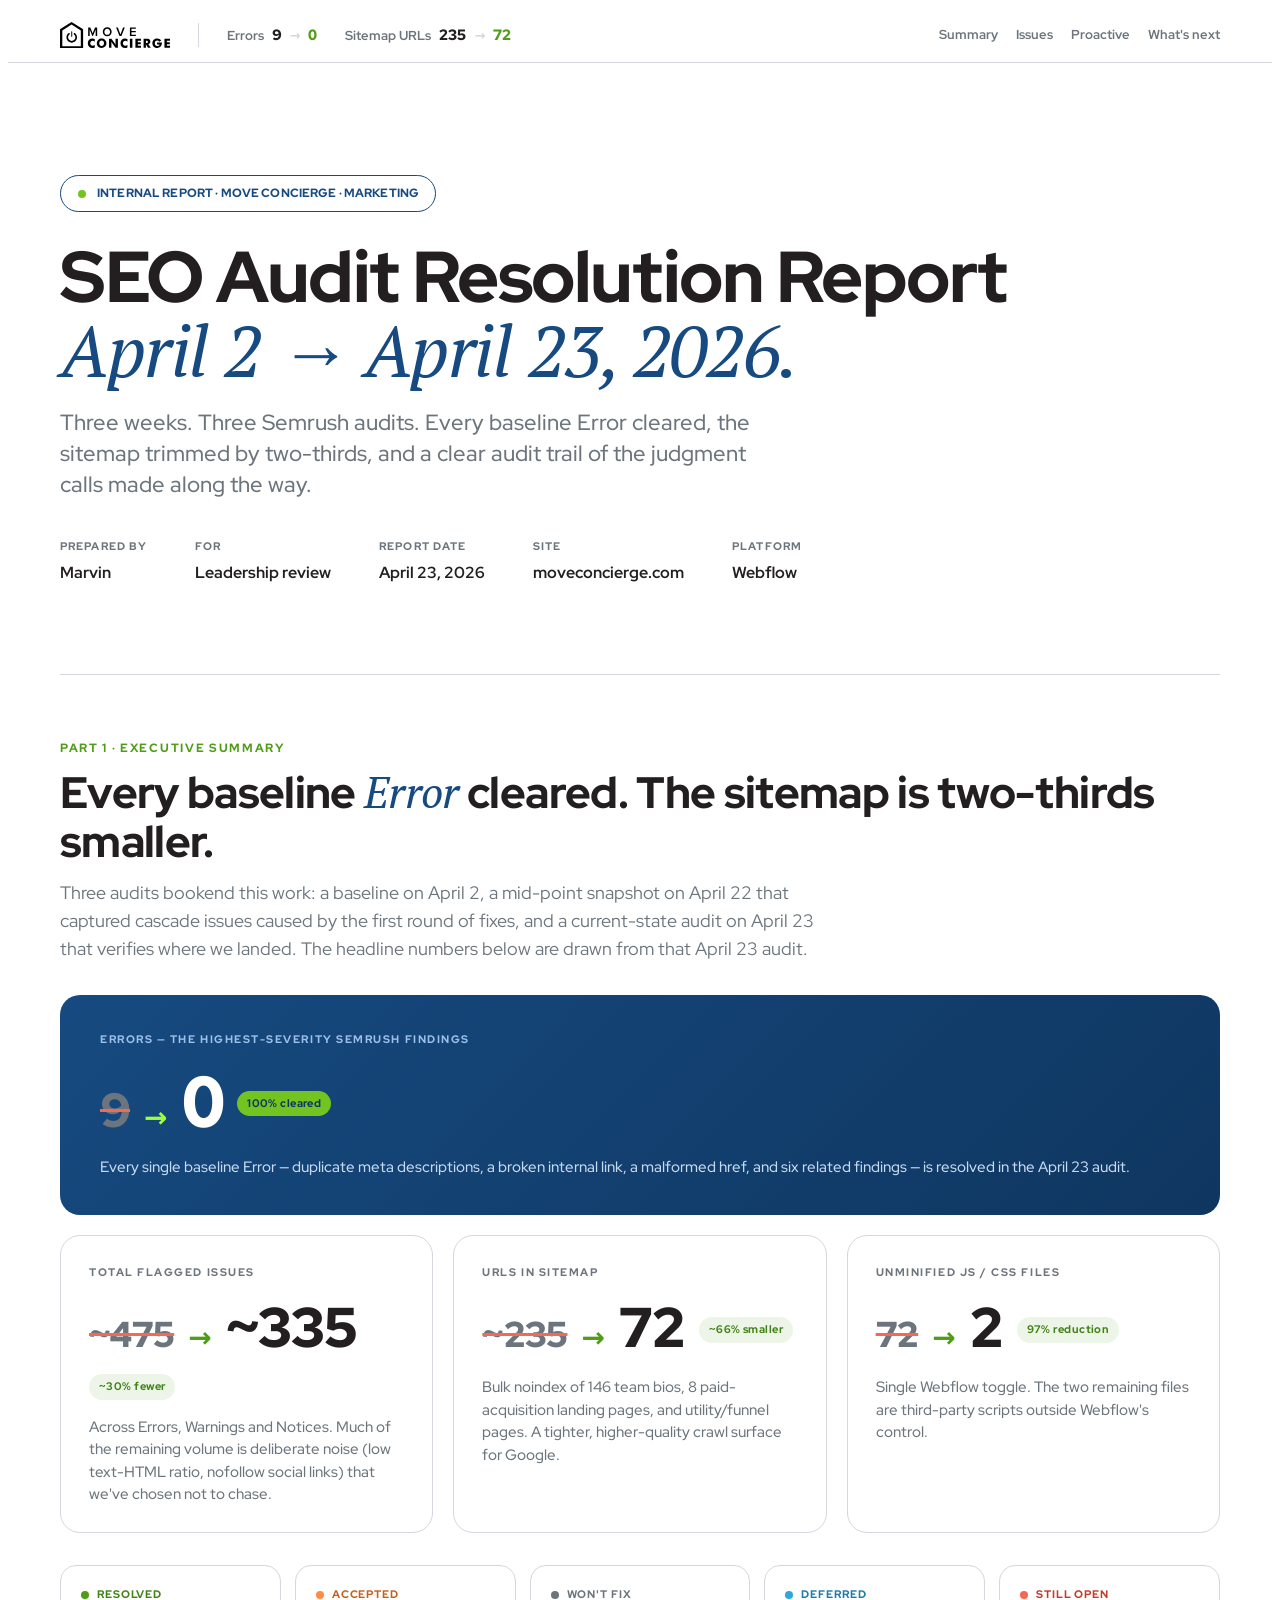
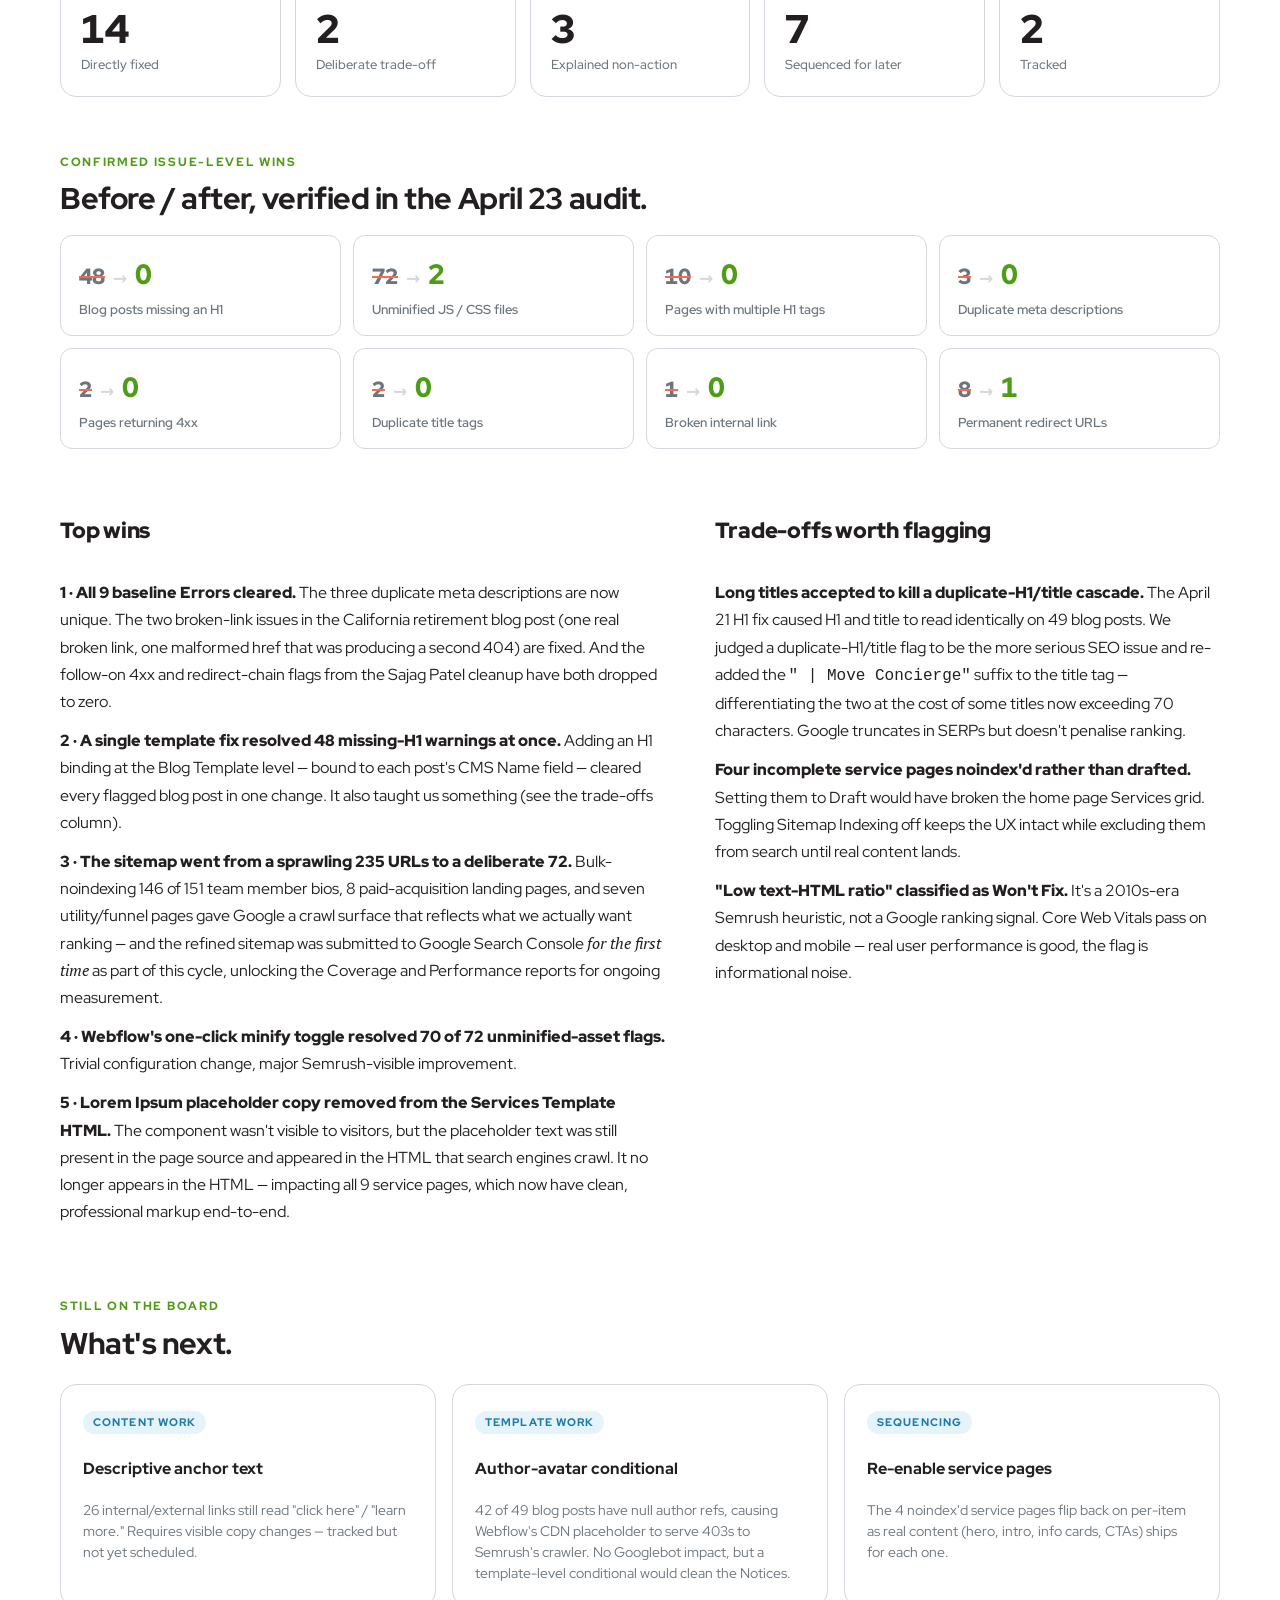
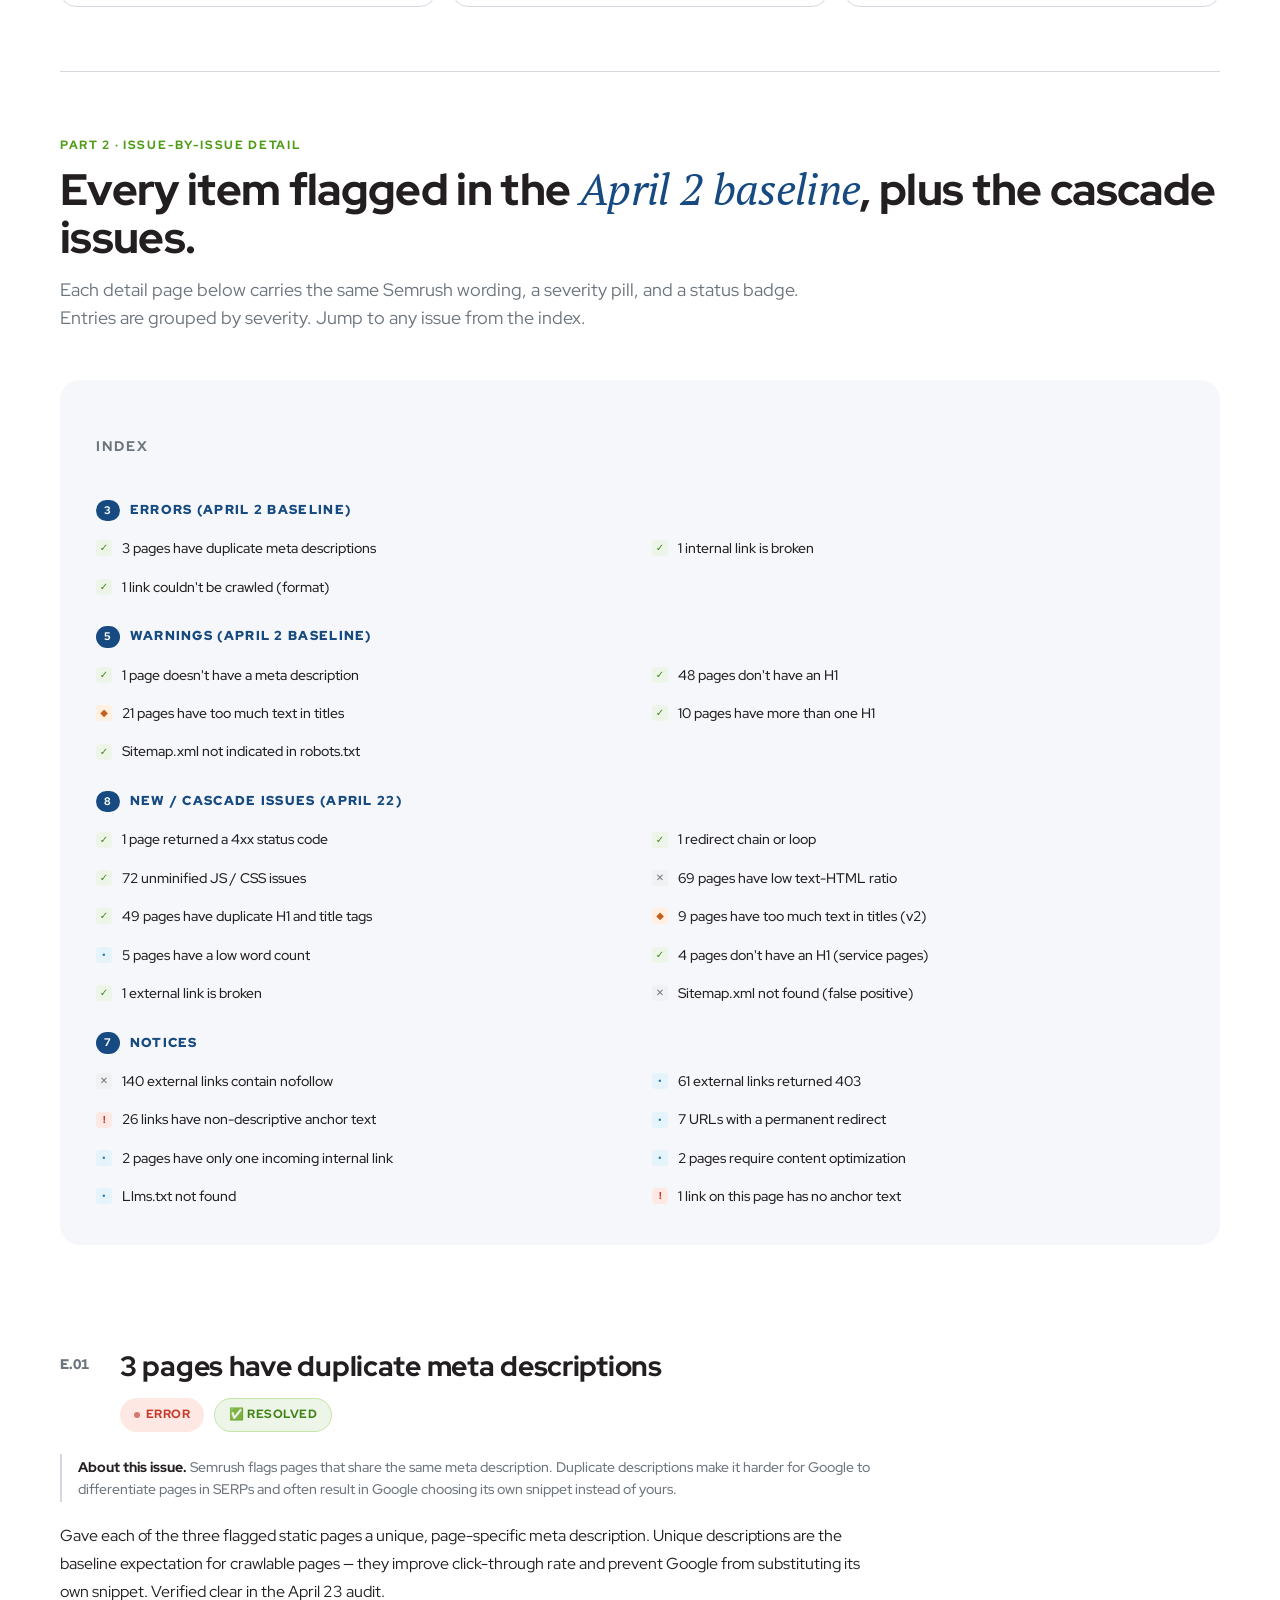
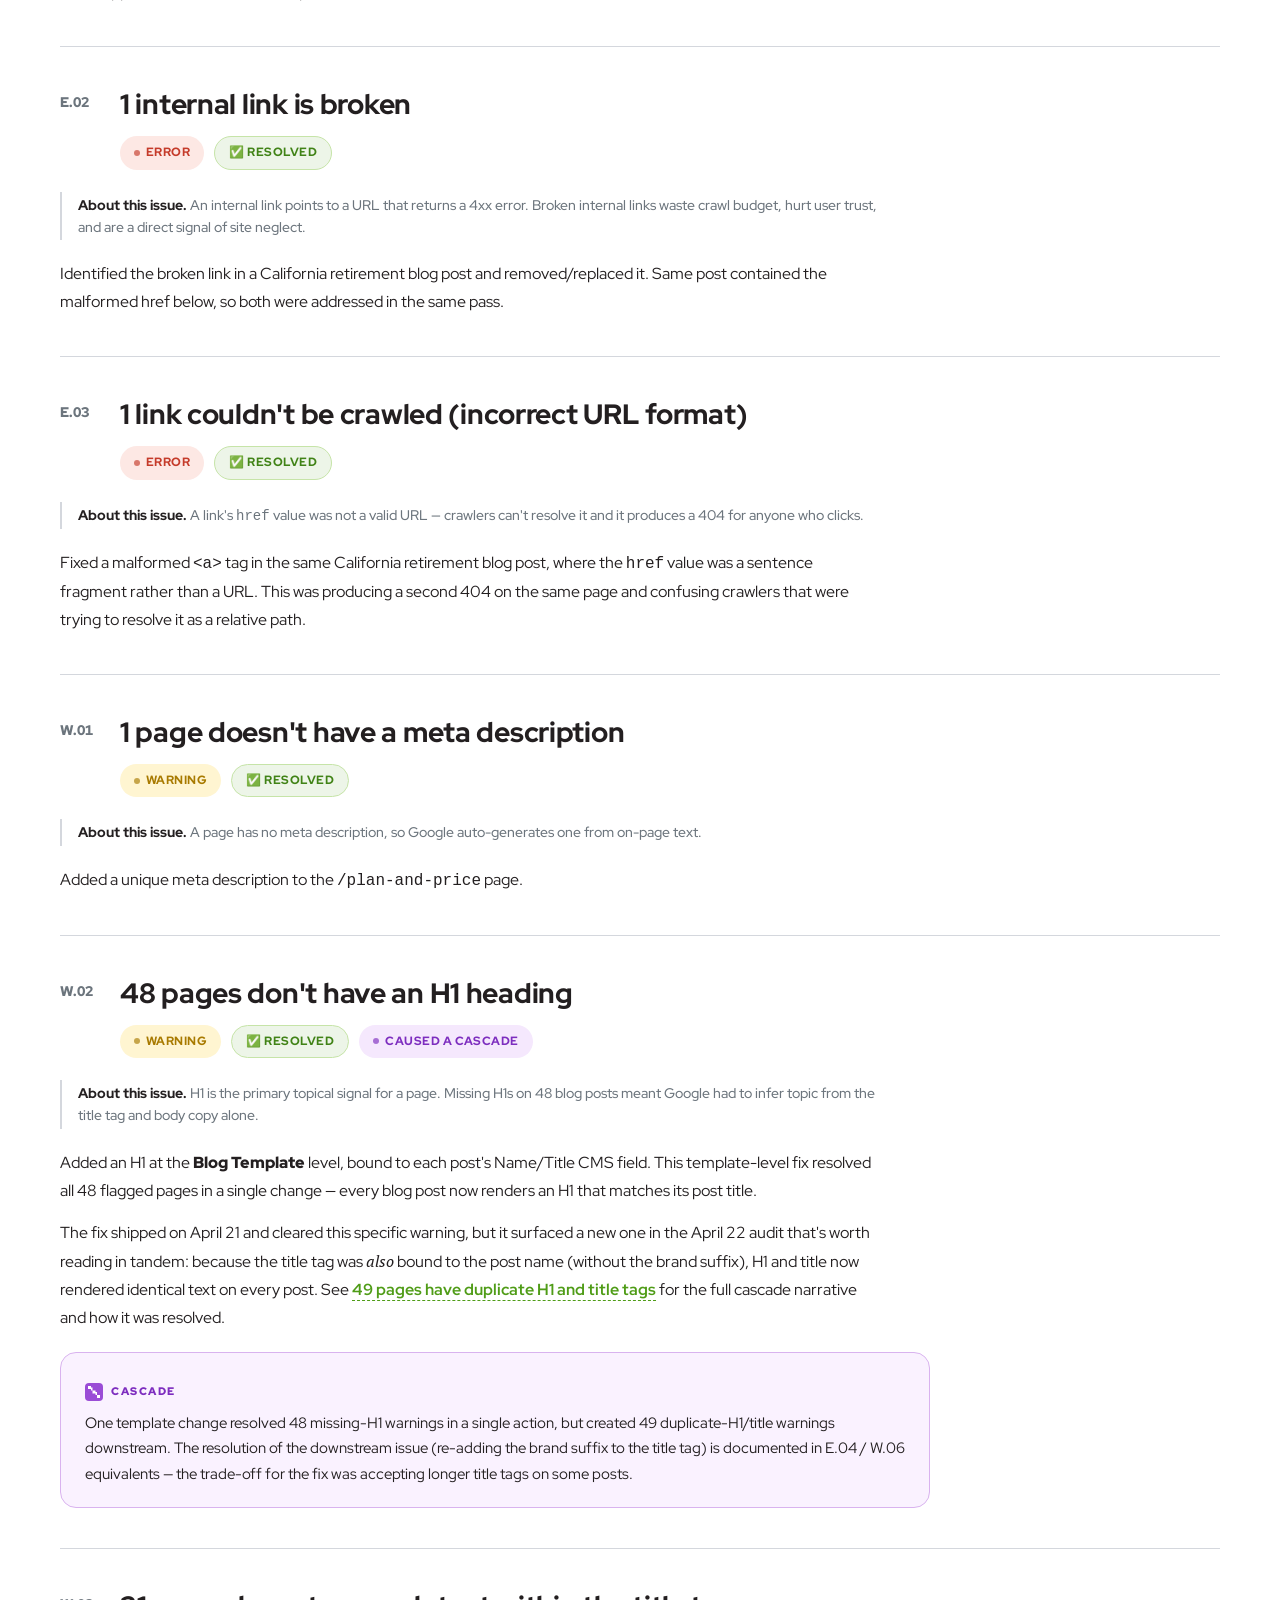
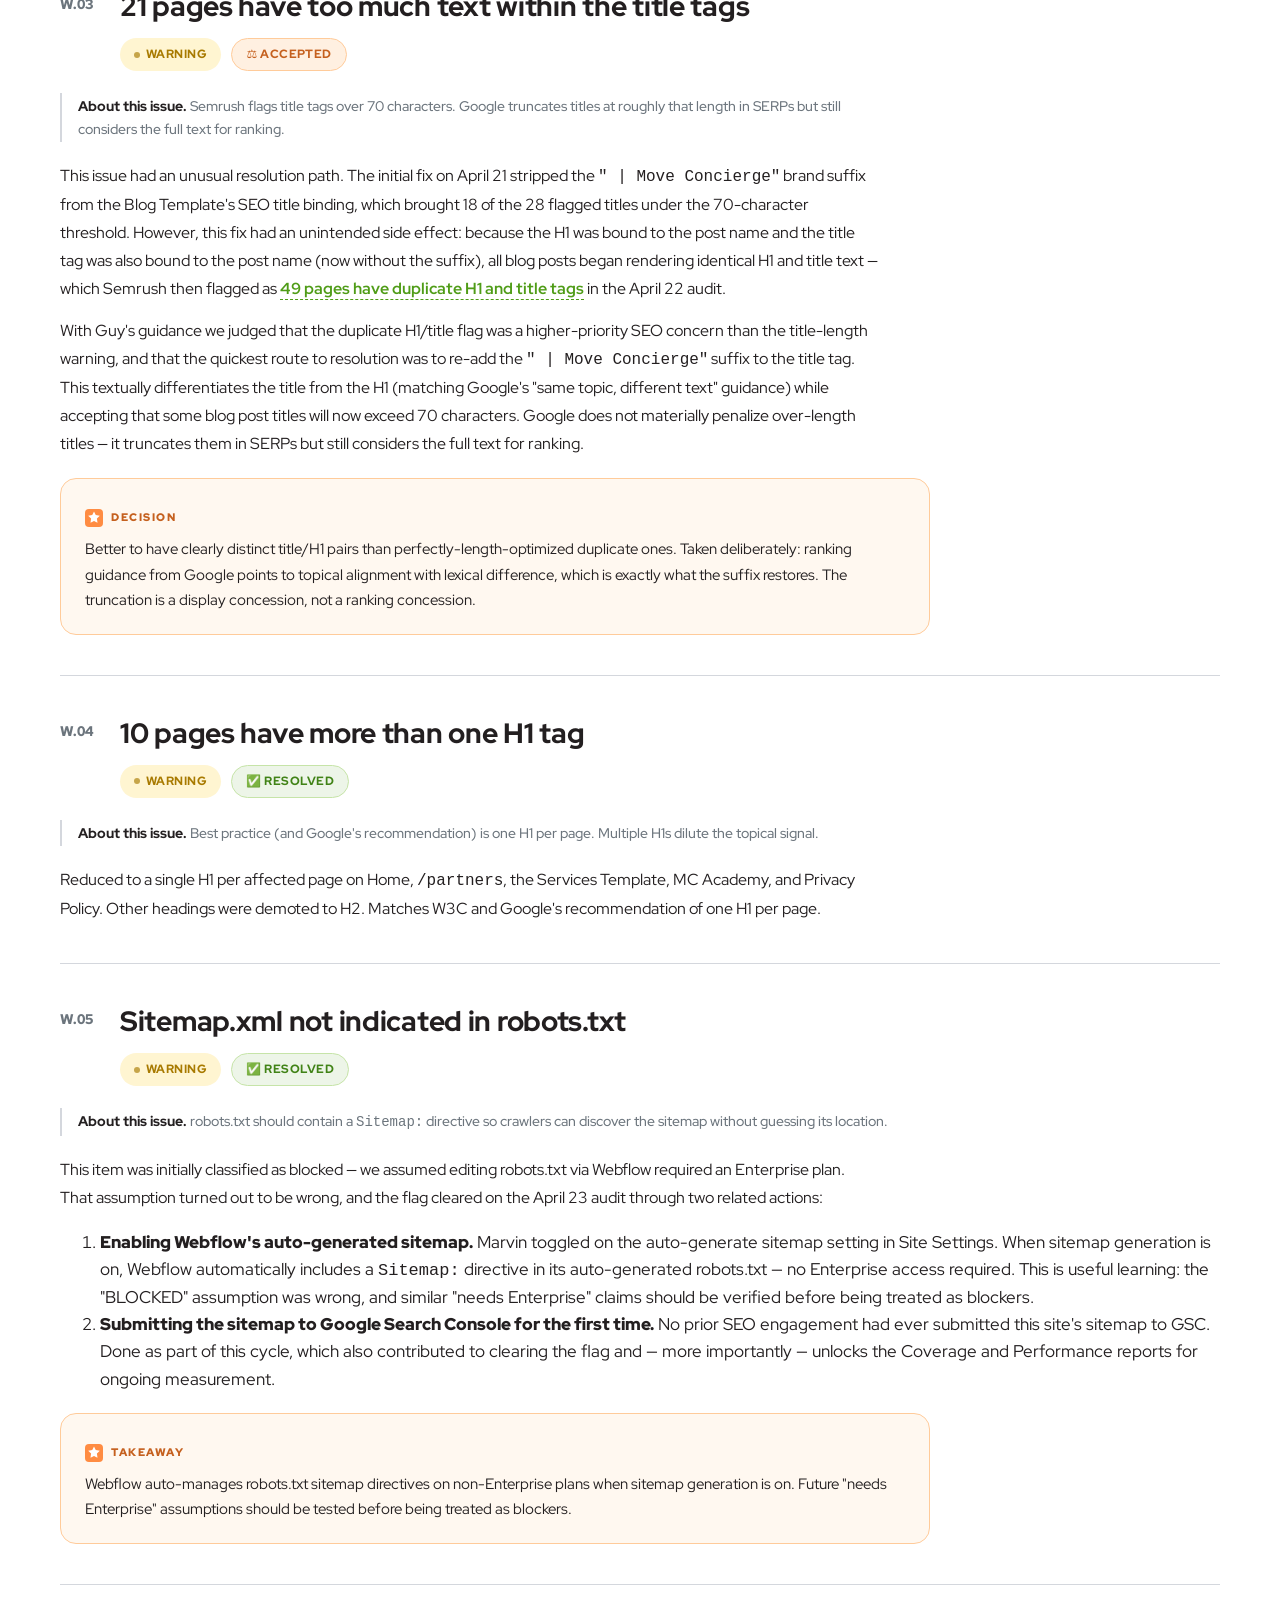
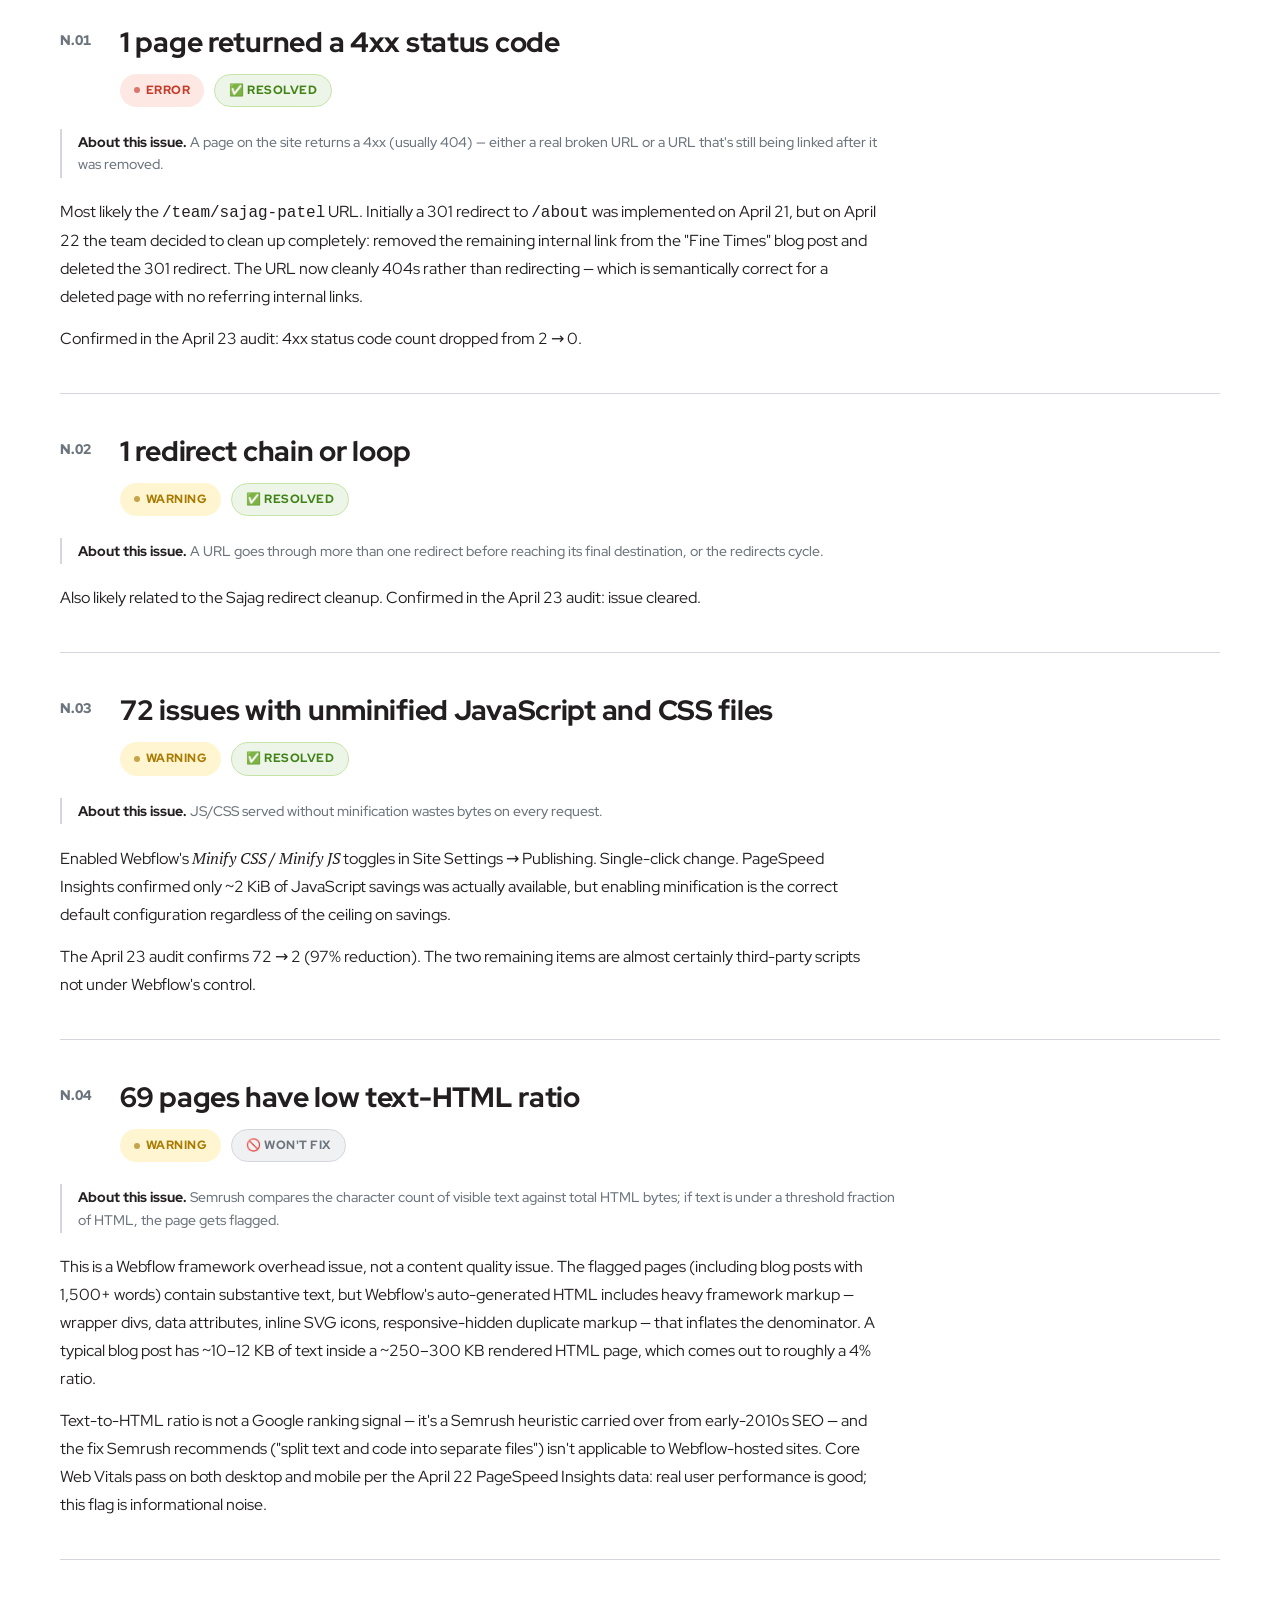
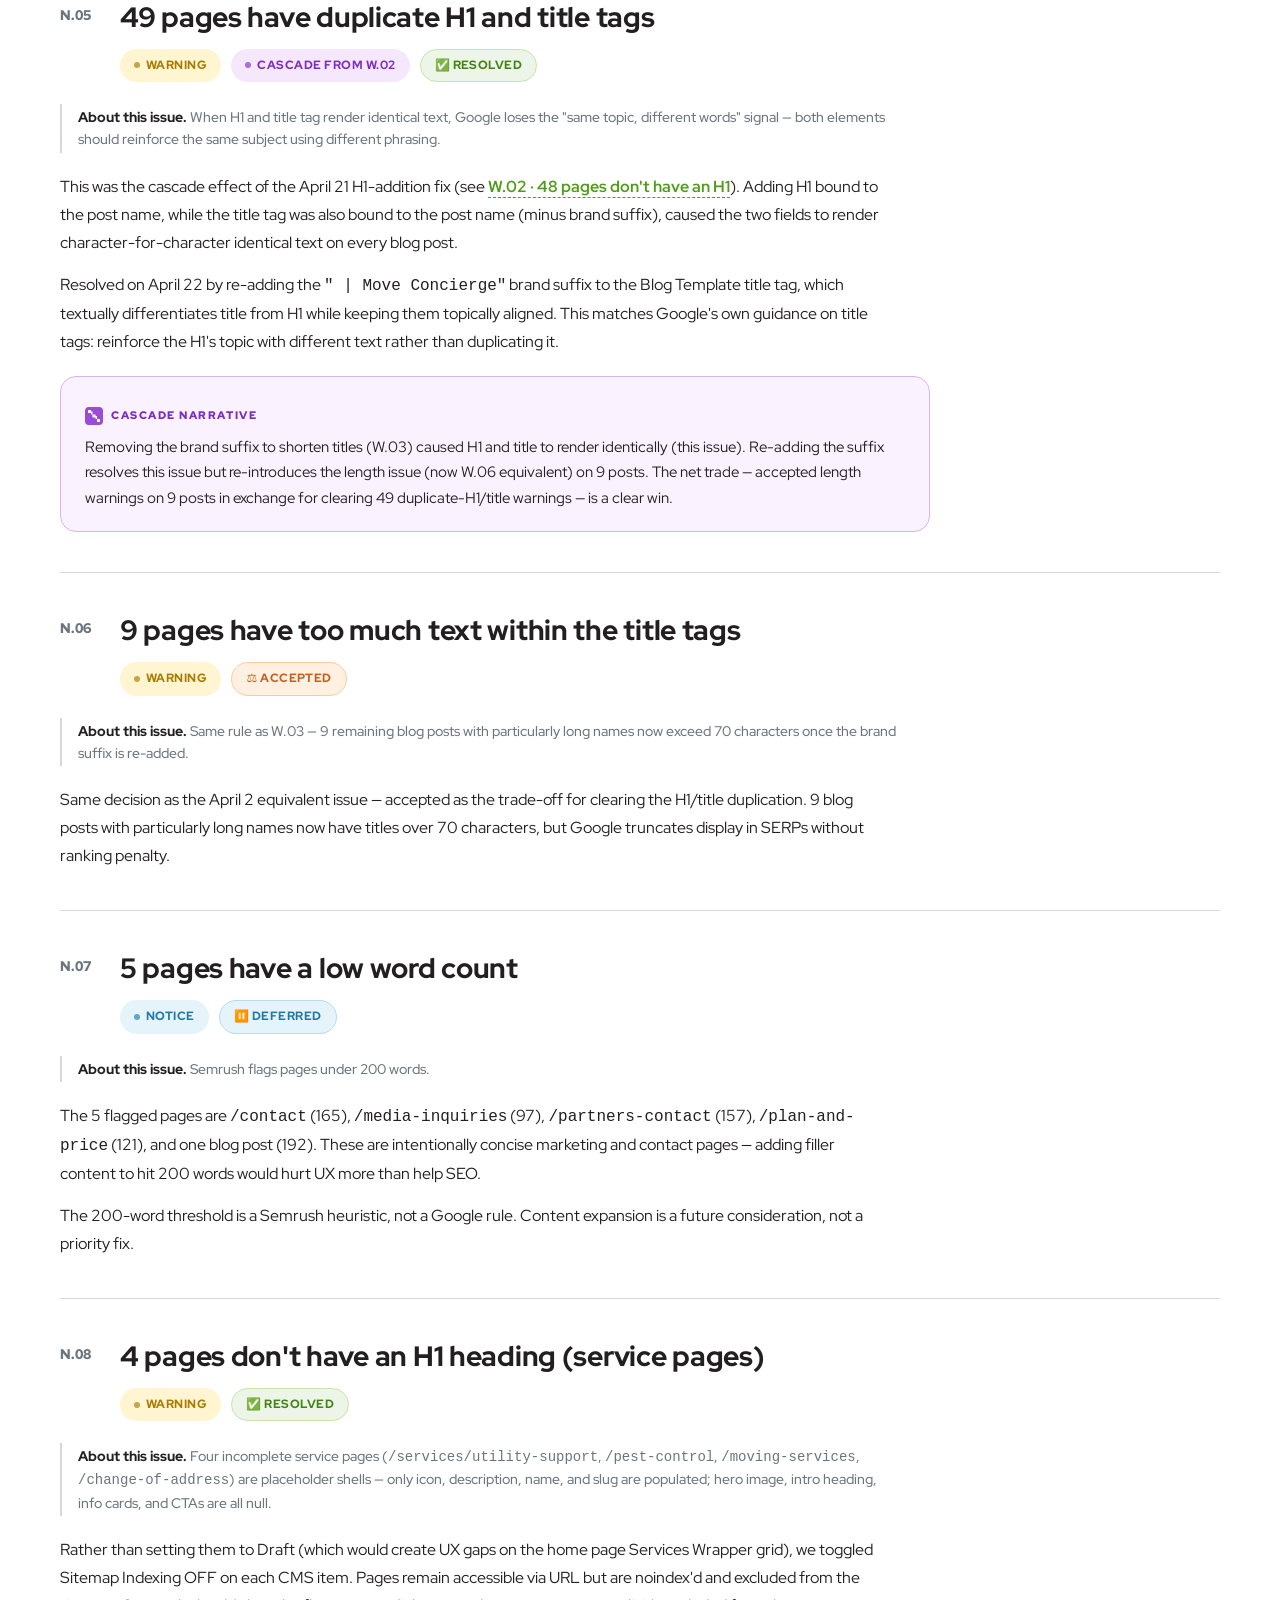
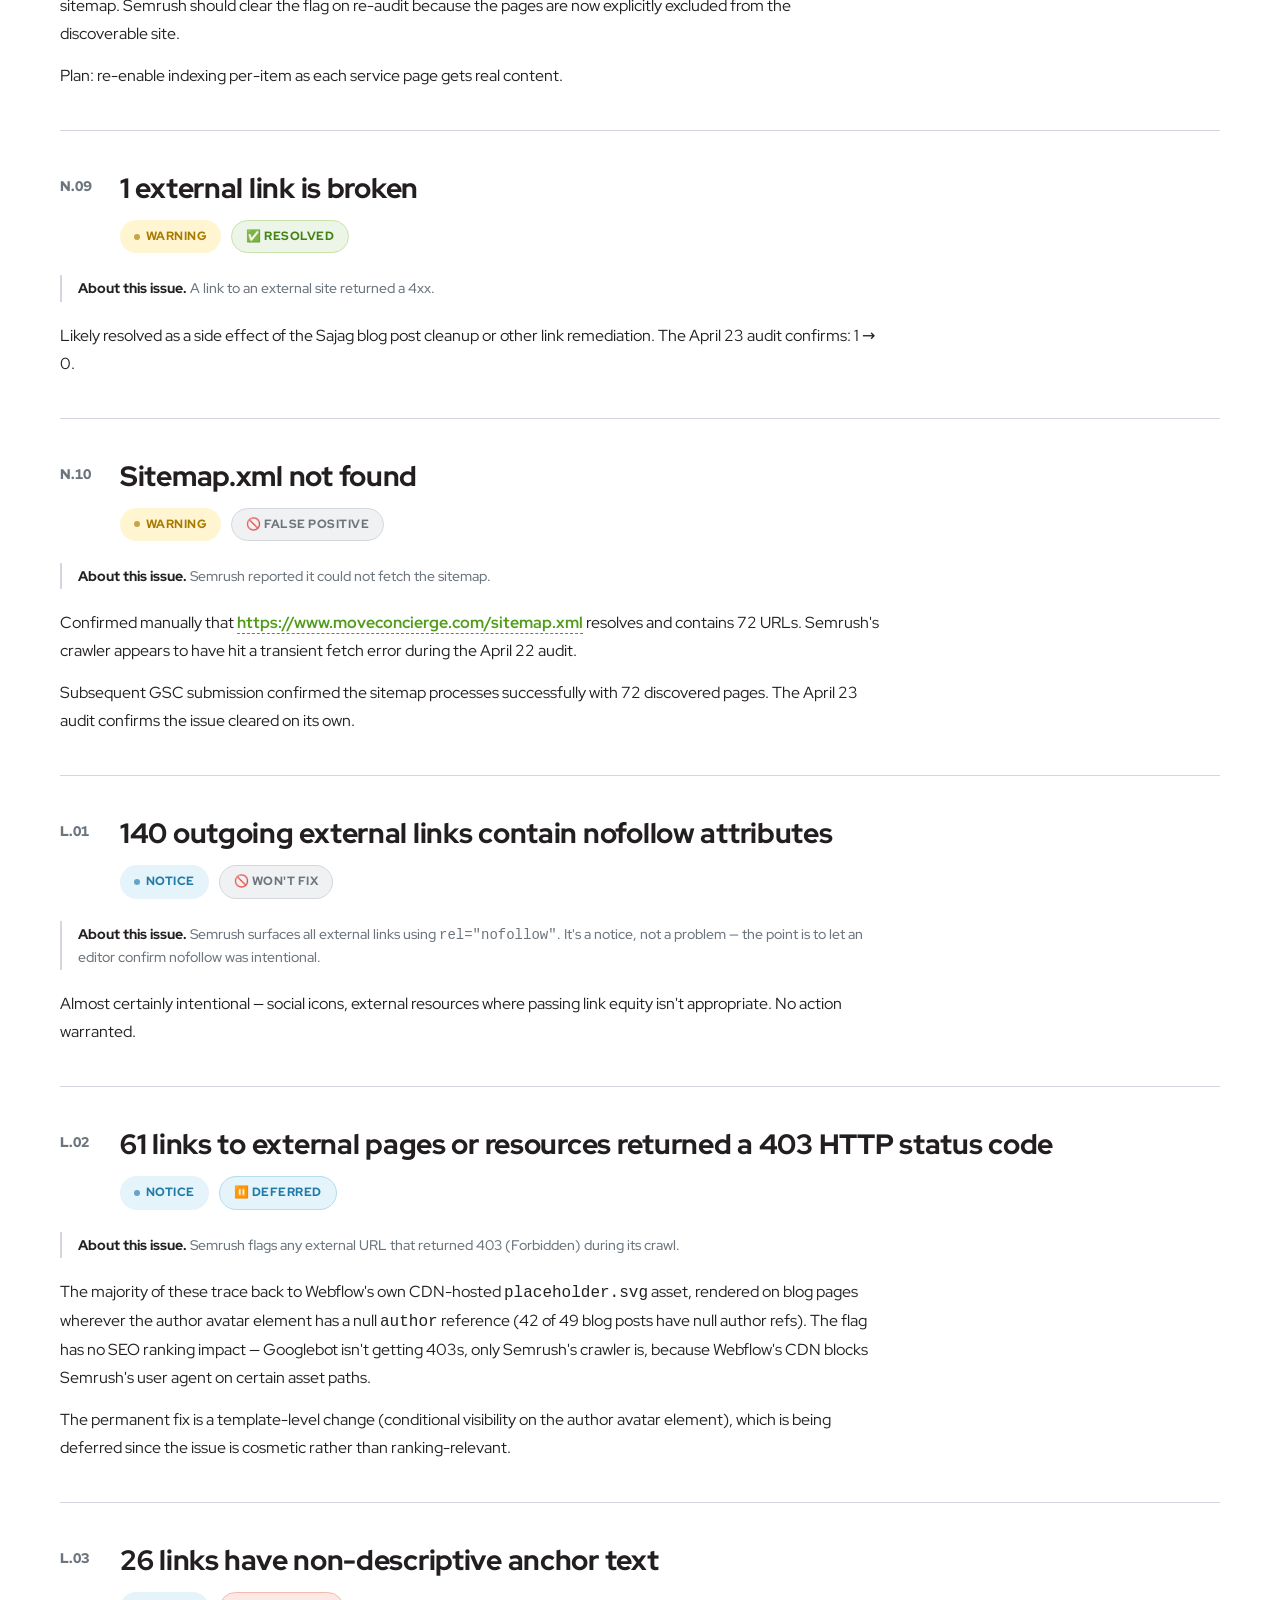
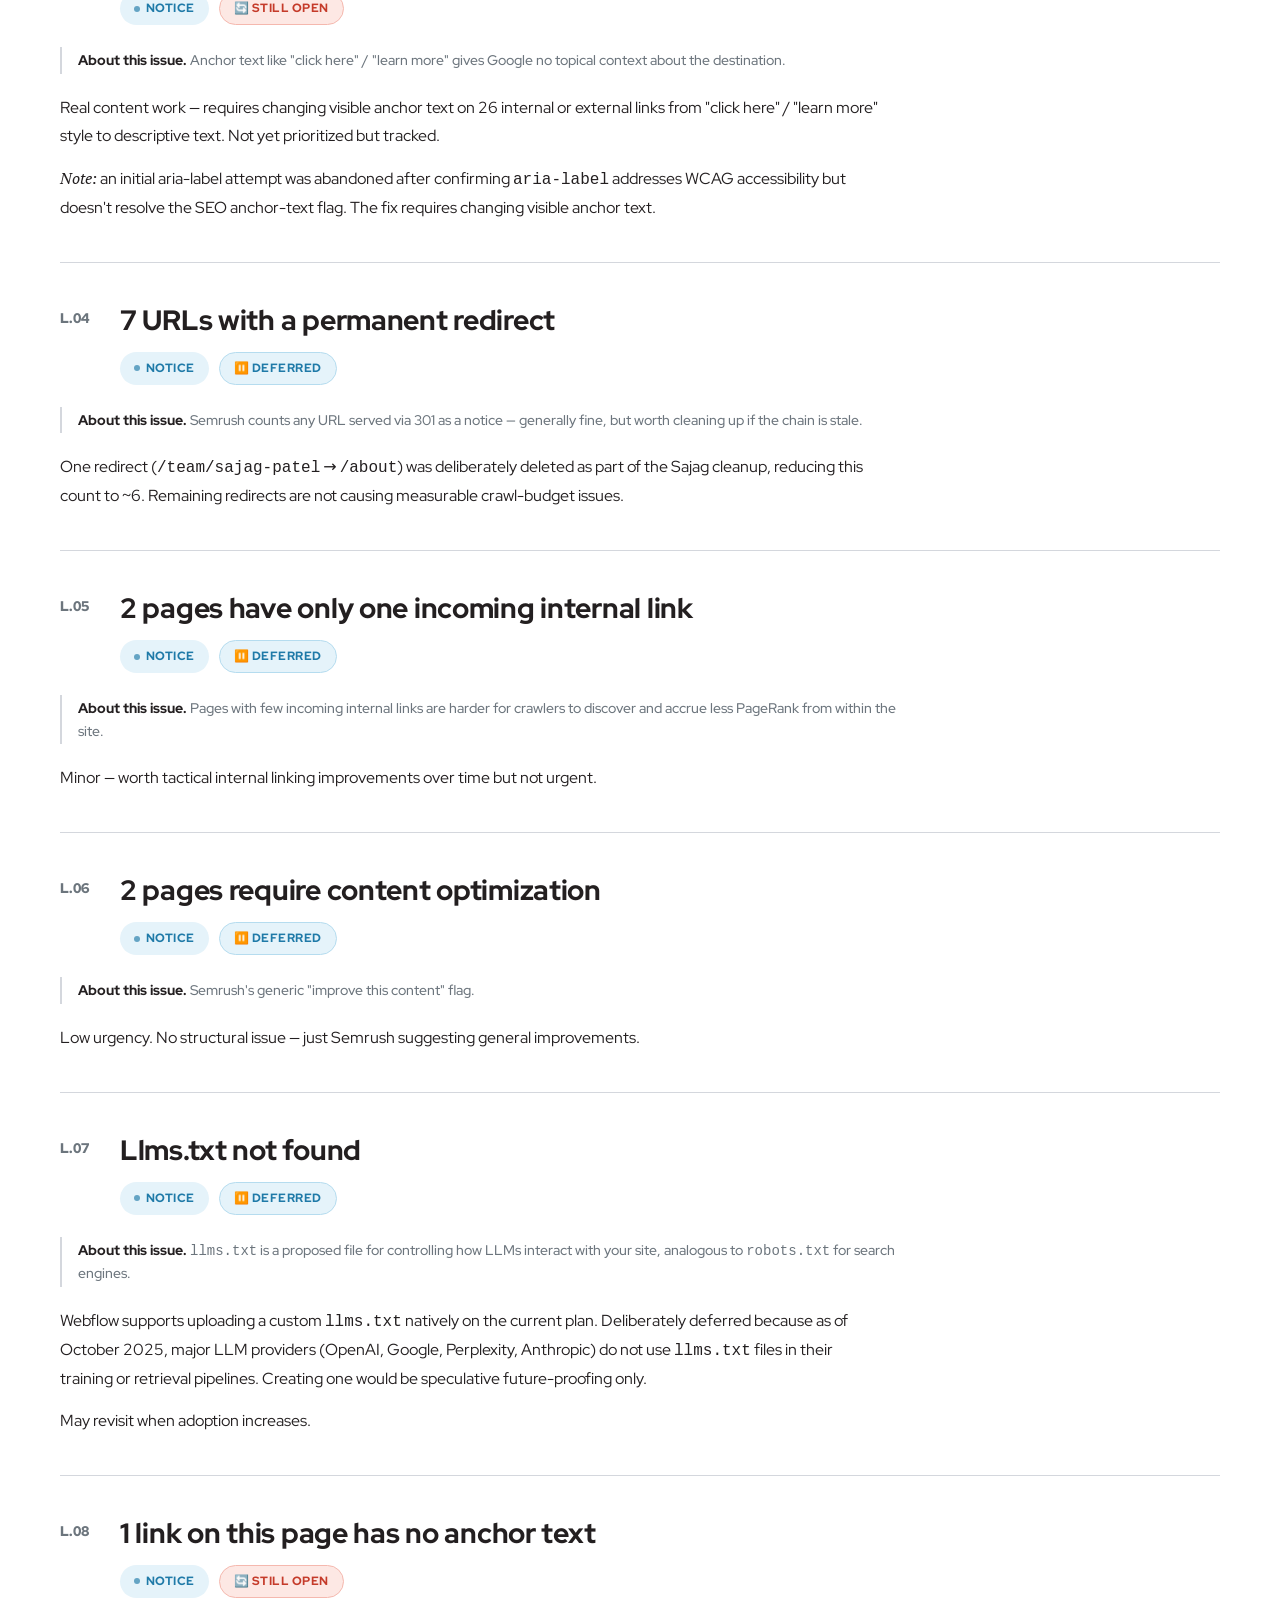
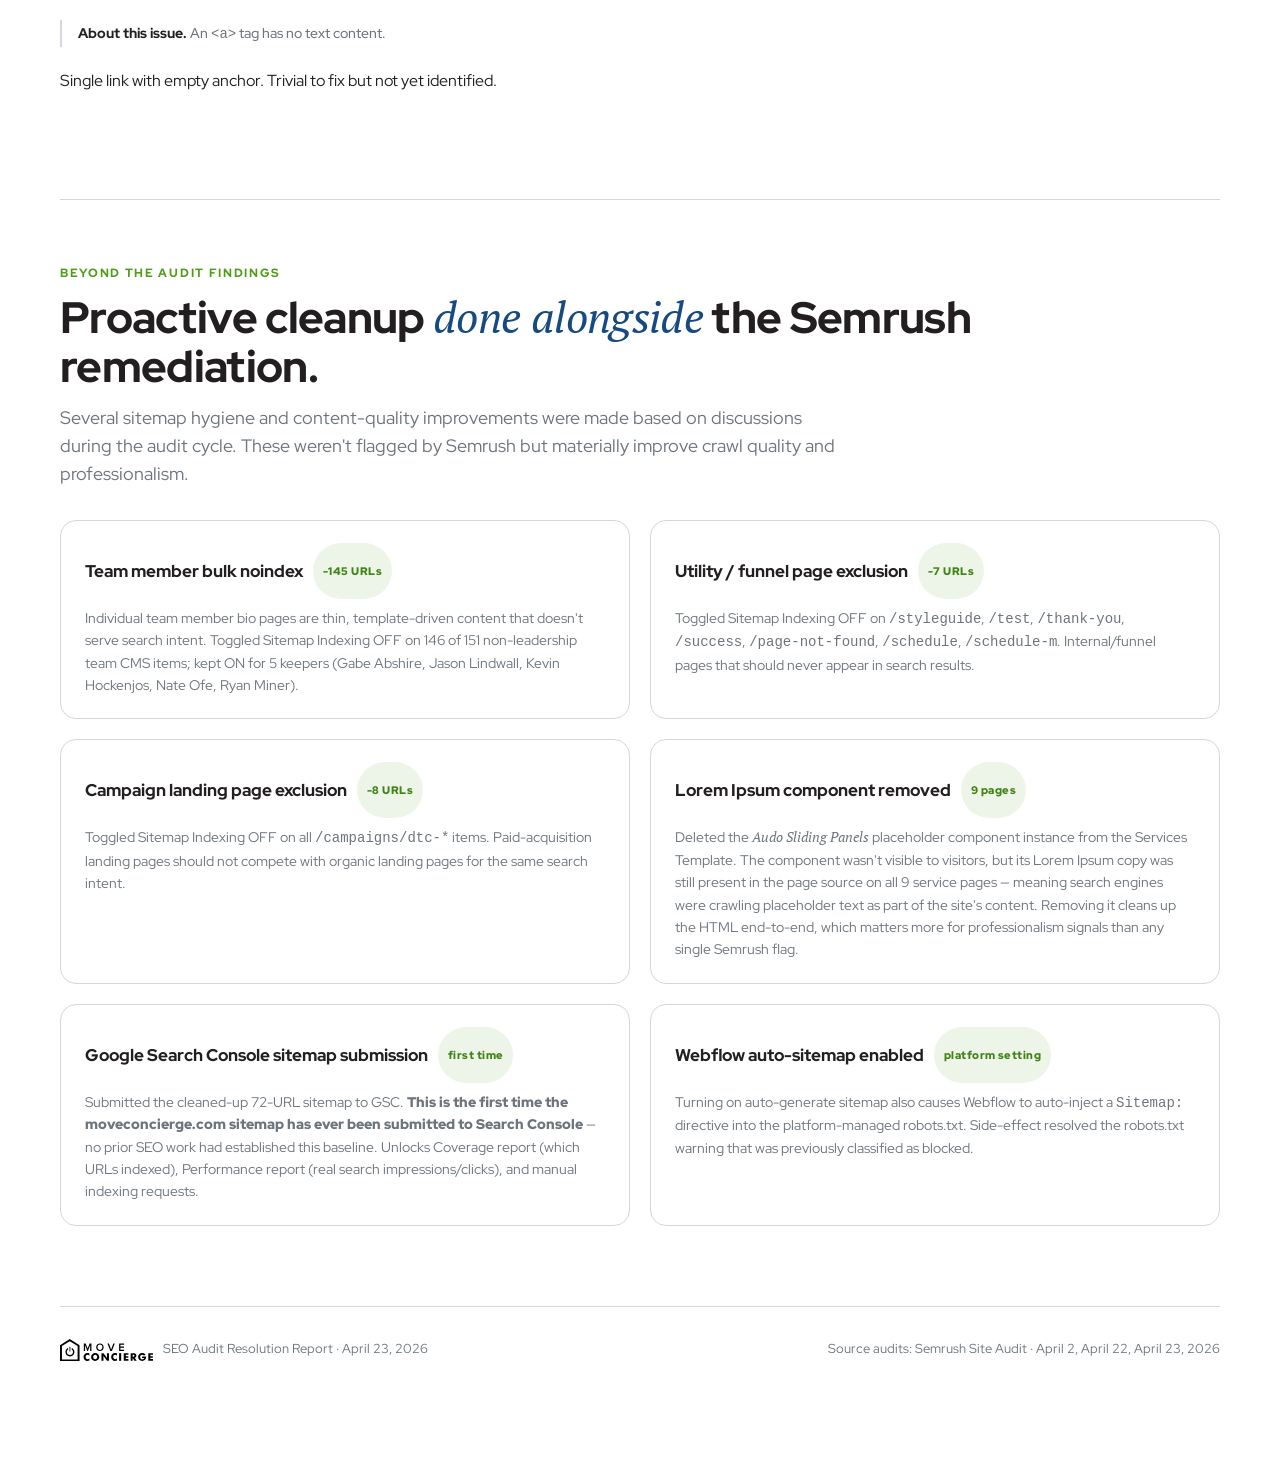
==== commit 7b1b12a1: "Clarify Lorem Ipsum fix wording and simplify byline - "Prepared by" now just reads "Marvin" (dropped" ====
--- a/index.html
+++ b/index.html
@@ -651,7 +651,7 @@
   <h1>SEO Audit Resolution Report<br/><em>April 2 → April 23, 2026.</em></h1>
   <p class="sub">Three weeks. Three Semrush audits. Every baseline Error cleared, the sitemap trimmed by two-thirds, and a clear audit trail of the judgment calls made along the way.</p>
   <div class="meta">
-    <div class="cell"><label>Prepared by</label><span>Marvin · Marketing</span></div>
+    <div class="cell"><label>Prepared by</label><span>Marvin</span></div>
     <div class="cell"><label>For</label><span>Leadership review</span></div>
     <div class="cell"><label>Report date</label><span>April 23, 2026</span></div>
     <div class="cell"><label>Site</label><span>moveconcierge.com</span></div>
@@ -795,7 +795,7 @@
       <p><strong>2 · A single template fix resolved 48 missing-H1 warnings at once.</strong> Adding an H1 binding at the Blog Template level — bound to each post's CMS Name field — cleared every flagged blog post in one change. It also taught us something (see the trade-offs column).</p>
       <p><strong>3 · The sitemap went from a sprawling 235 URLs to a deliberate 72.</strong> Bulk-noindexing 146 of 151 team member bios, 8 paid-acquisition landing pages, and seven utility/funnel pages gave Google a crawl surface that reflects what we actually want ranking — and the refined sitemap was submitted to Google Search Console <em>for the first time</em> as part of this cycle, unlocking the Coverage and Performance reports for ongoing measurement.</p>
       <p><strong>4 · Webflow's one-click minify toggle resolved 70 of 72 unminified-asset flags.</strong> Trivial configuration change, major Semrush-visible improvement.</p>
-      <p><strong>5 · The Lorem Ipsum component visible to real visitors is gone.</strong> Deleted from the Services Template — all 9 service pages no longer render placeholder copy that was hurting professionalism signals.</p>
+      <p><strong>5 · Lorem Ipsum placeholder copy removed from the Services Template HTML.</strong> The component wasn't visible to visitors, but the placeholder text was still present in the page source and appeared in the HTML that search engines crawl. It no longer appears in the HTML — impacting all 9 service pages, which now have clean, professional markup end-to-end.</p>
     </div>
     <div>
       <h3>Trade-offs worth flagging</h3>
@@ -1470,7 +1470,7 @@
 
     <div class="cleanup-item">
       <h4>Lorem Ipsum component removed <span class="count">9 pages</span></h4>
-      <p>Deleted the <em>Audo Sliding Panels</em> placeholder component instance from the Services Template. All 9 service pages no longer render Lorem Ipsum content. The original issue was visible to real visitors and hurt professionalism signals — arguably more important than any Semrush flag.</p>
+      <p>Deleted the <em>Audo Sliding Panels</em> placeholder component instance from the Services Template. The component wasn't visible to visitors, but its Lorem Ipsum copy was still present in the page source on all 9 service pages — meaning search engines were crawling placeholder text as part of the site's content. Removing it cleans up the HTML end-to-end, which matters more for professionalism signals than any single Semrush flag.</p>
     </div>
 
     <div class="cleanup-item">
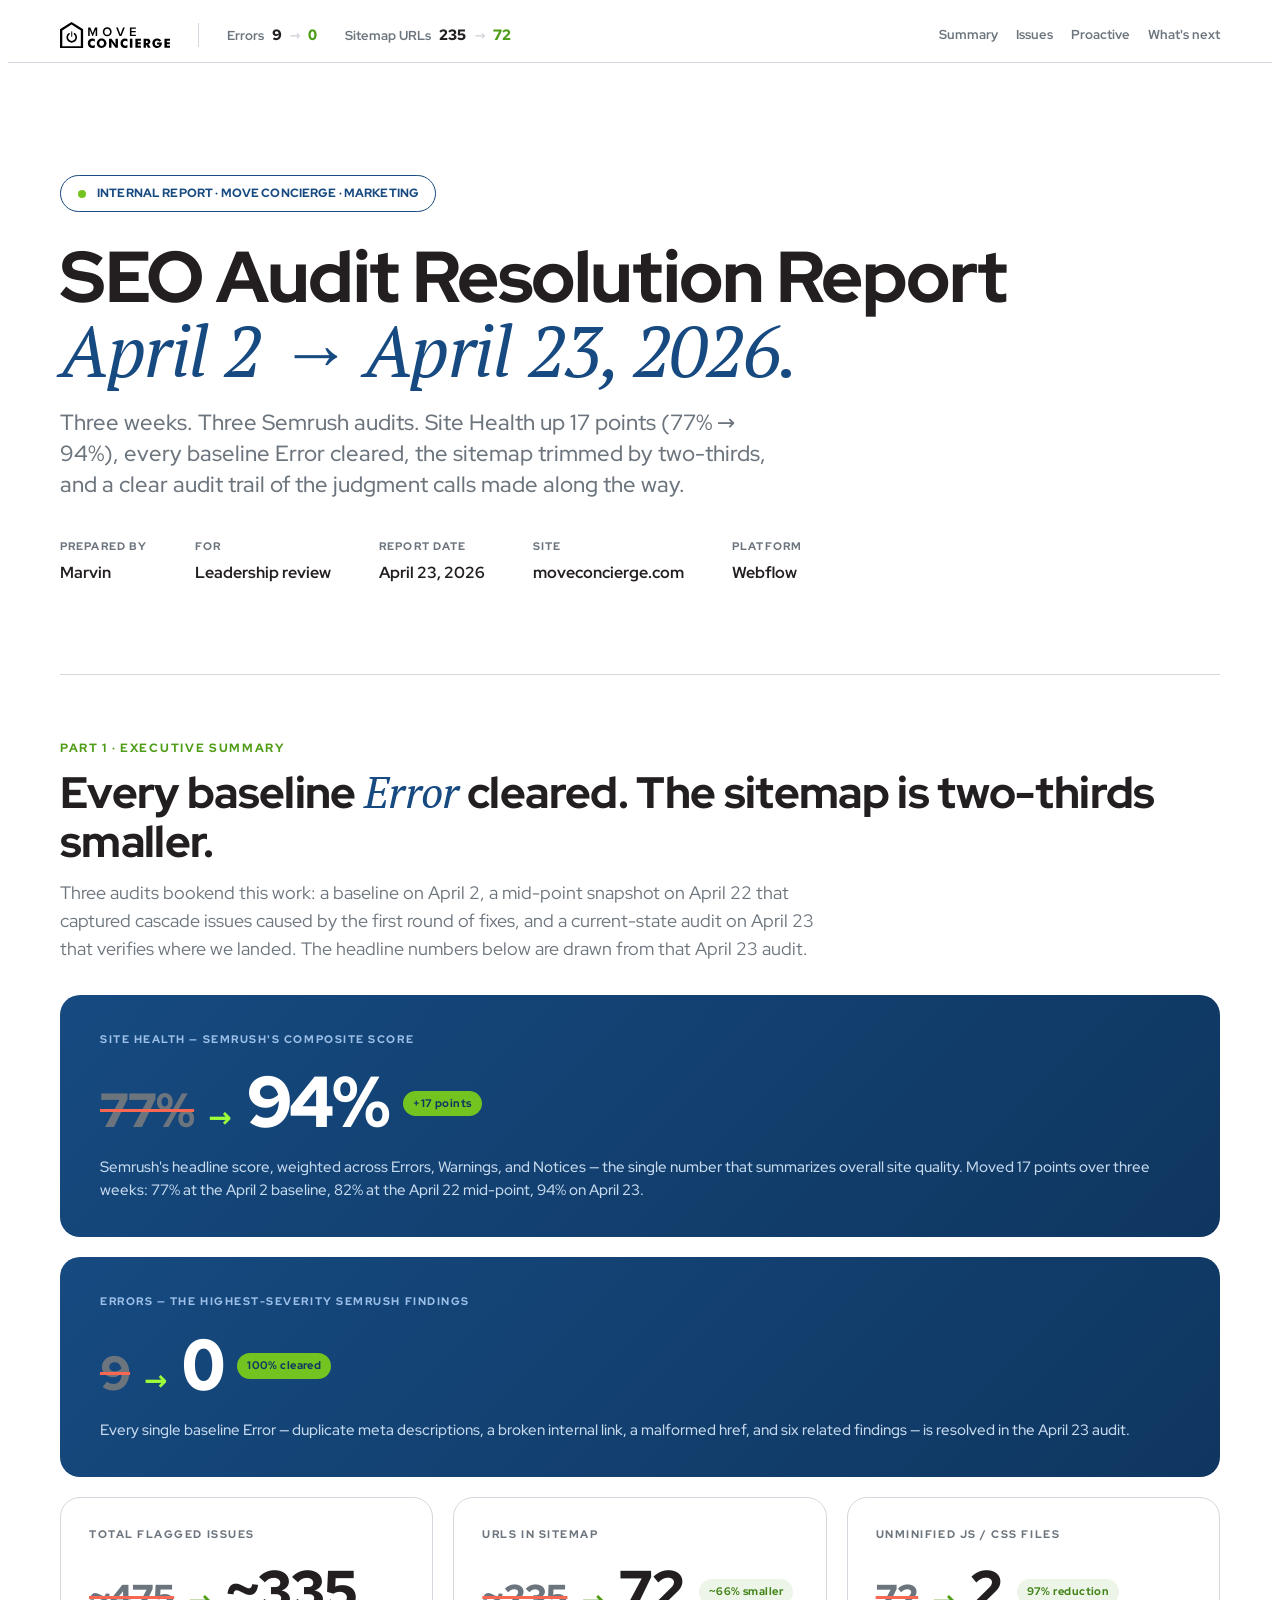
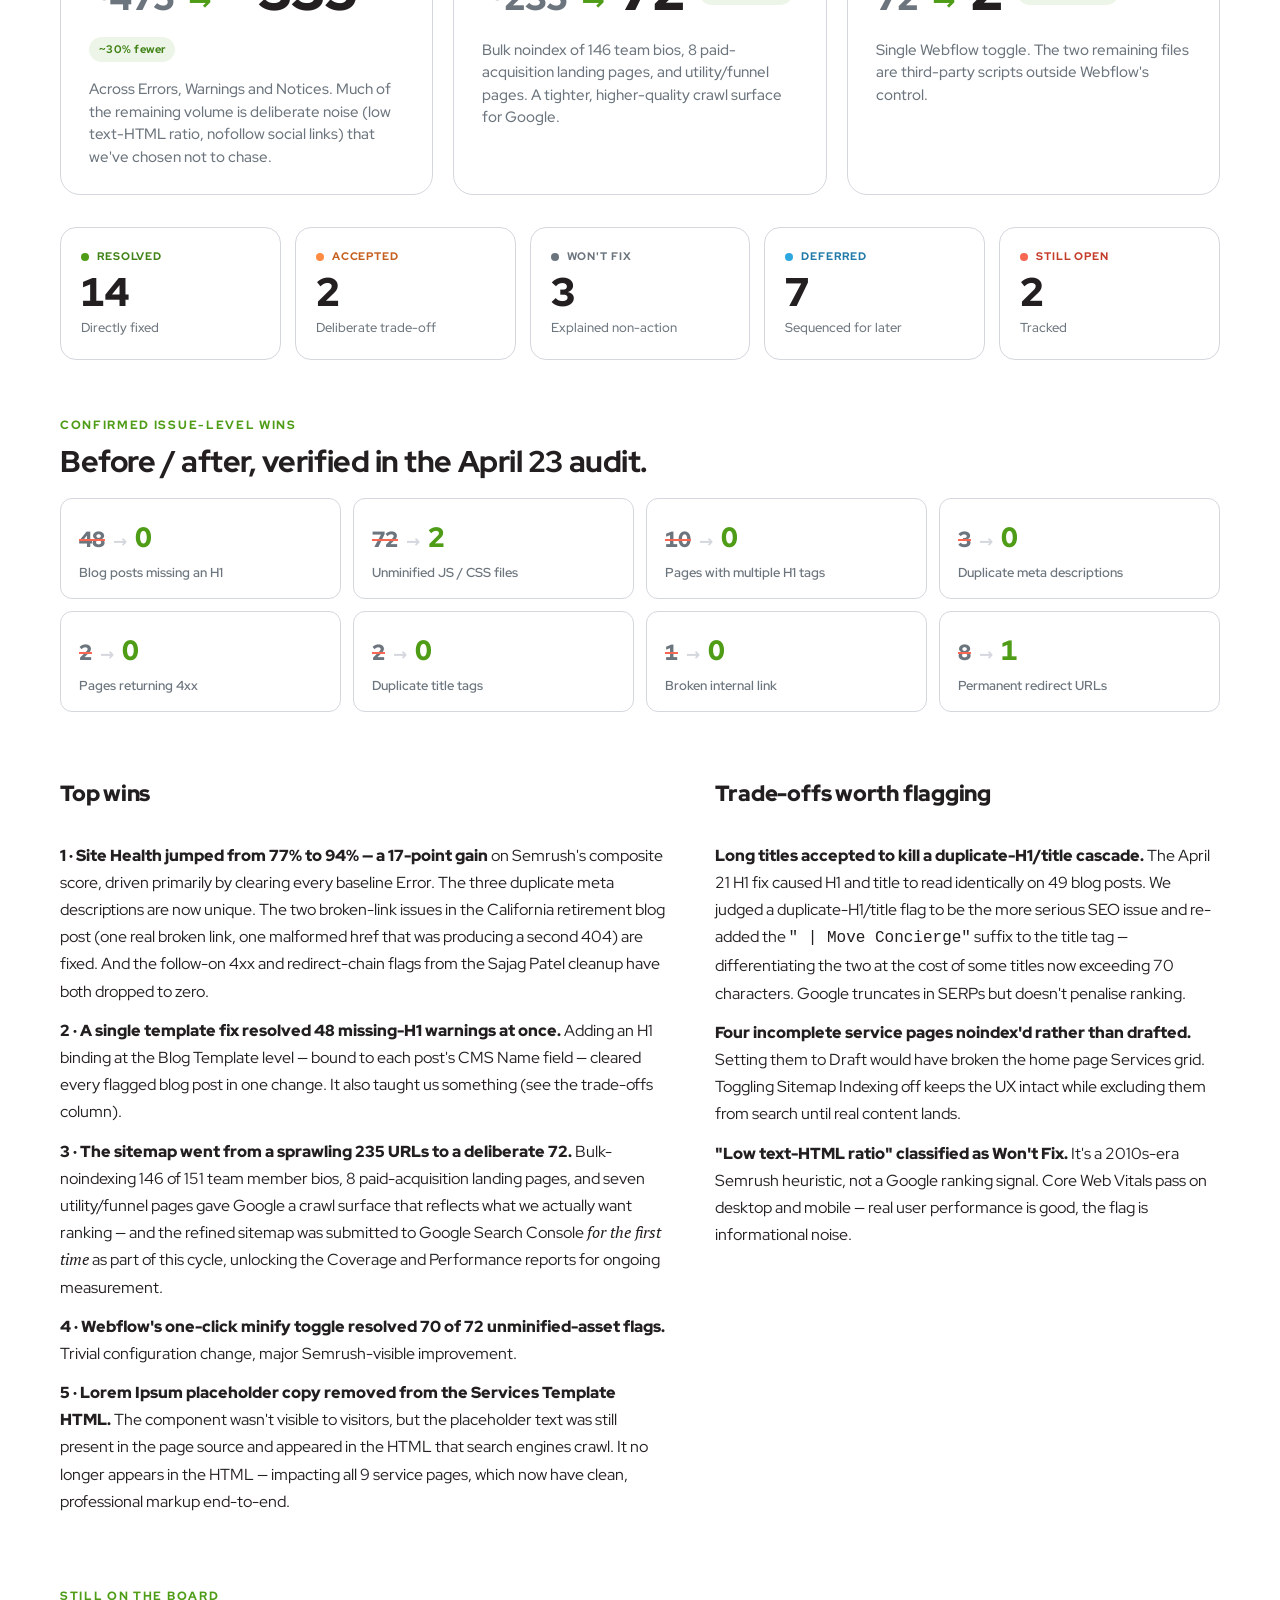
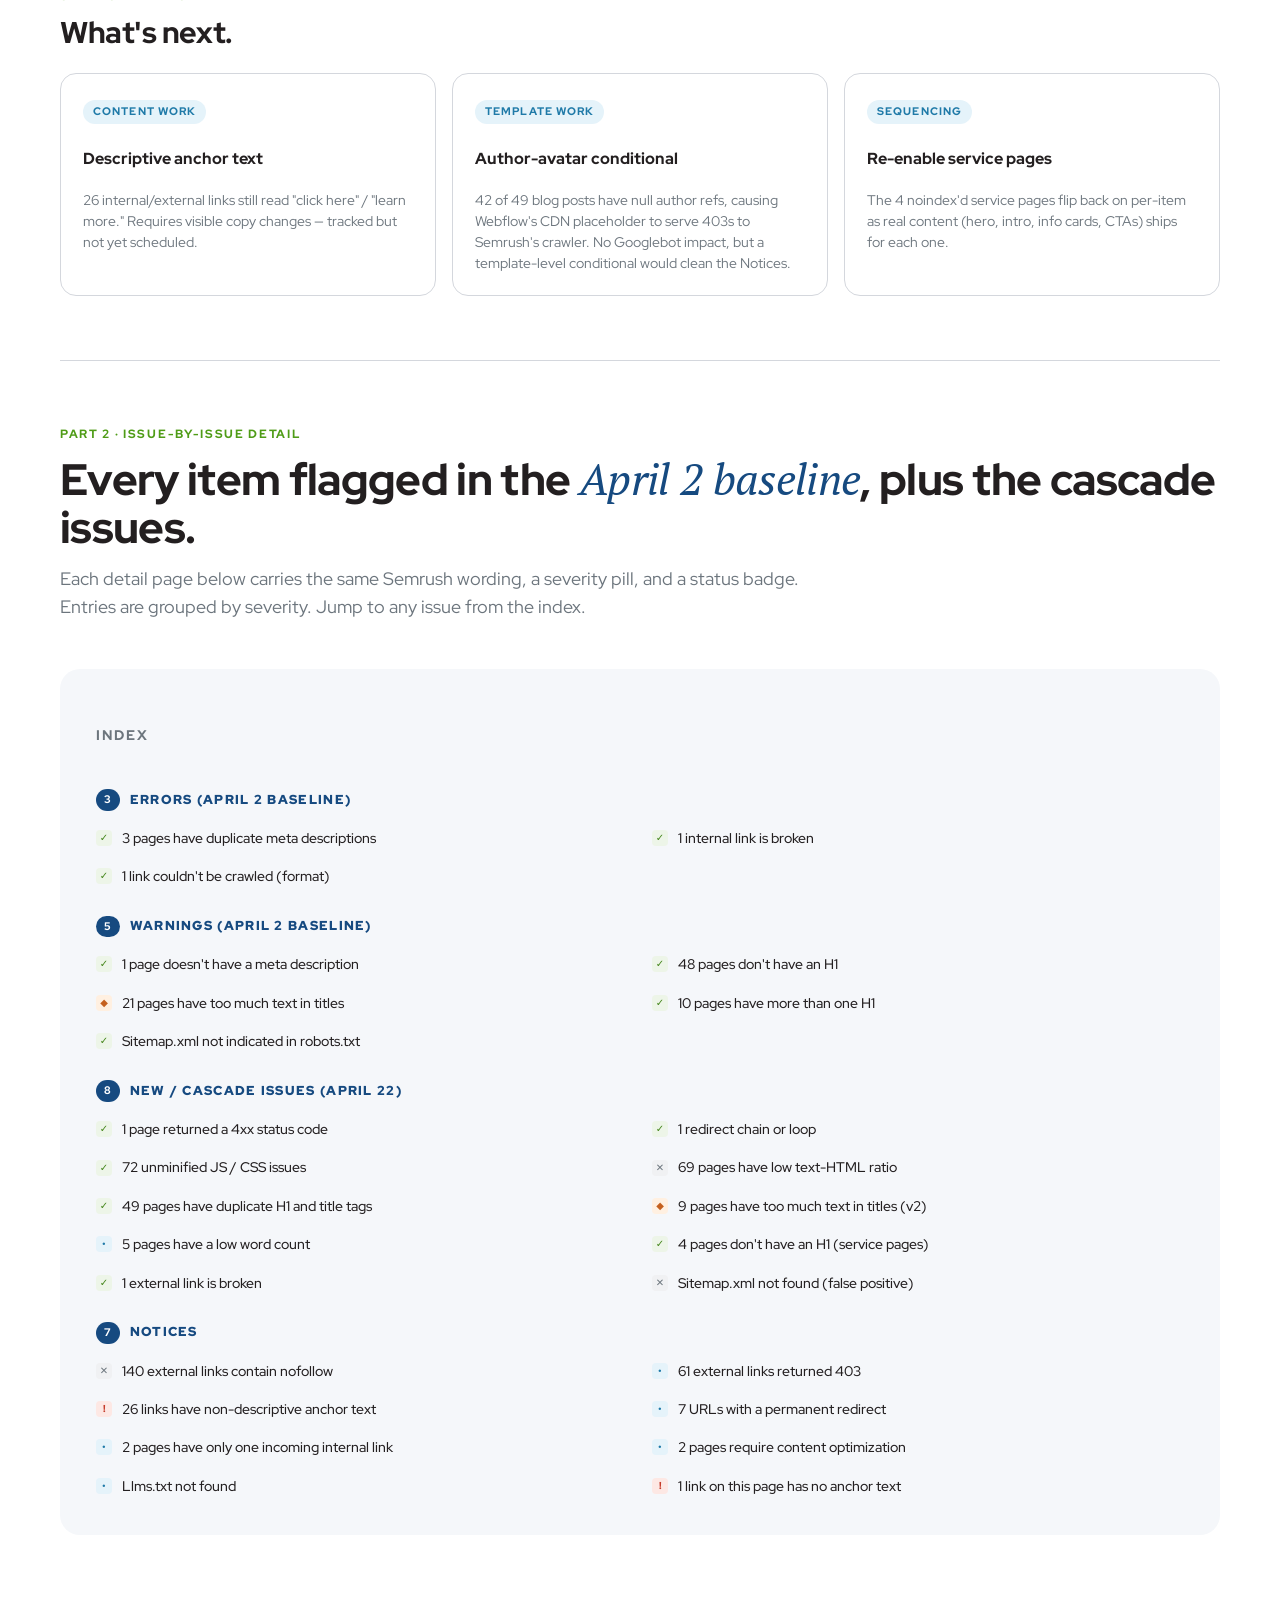
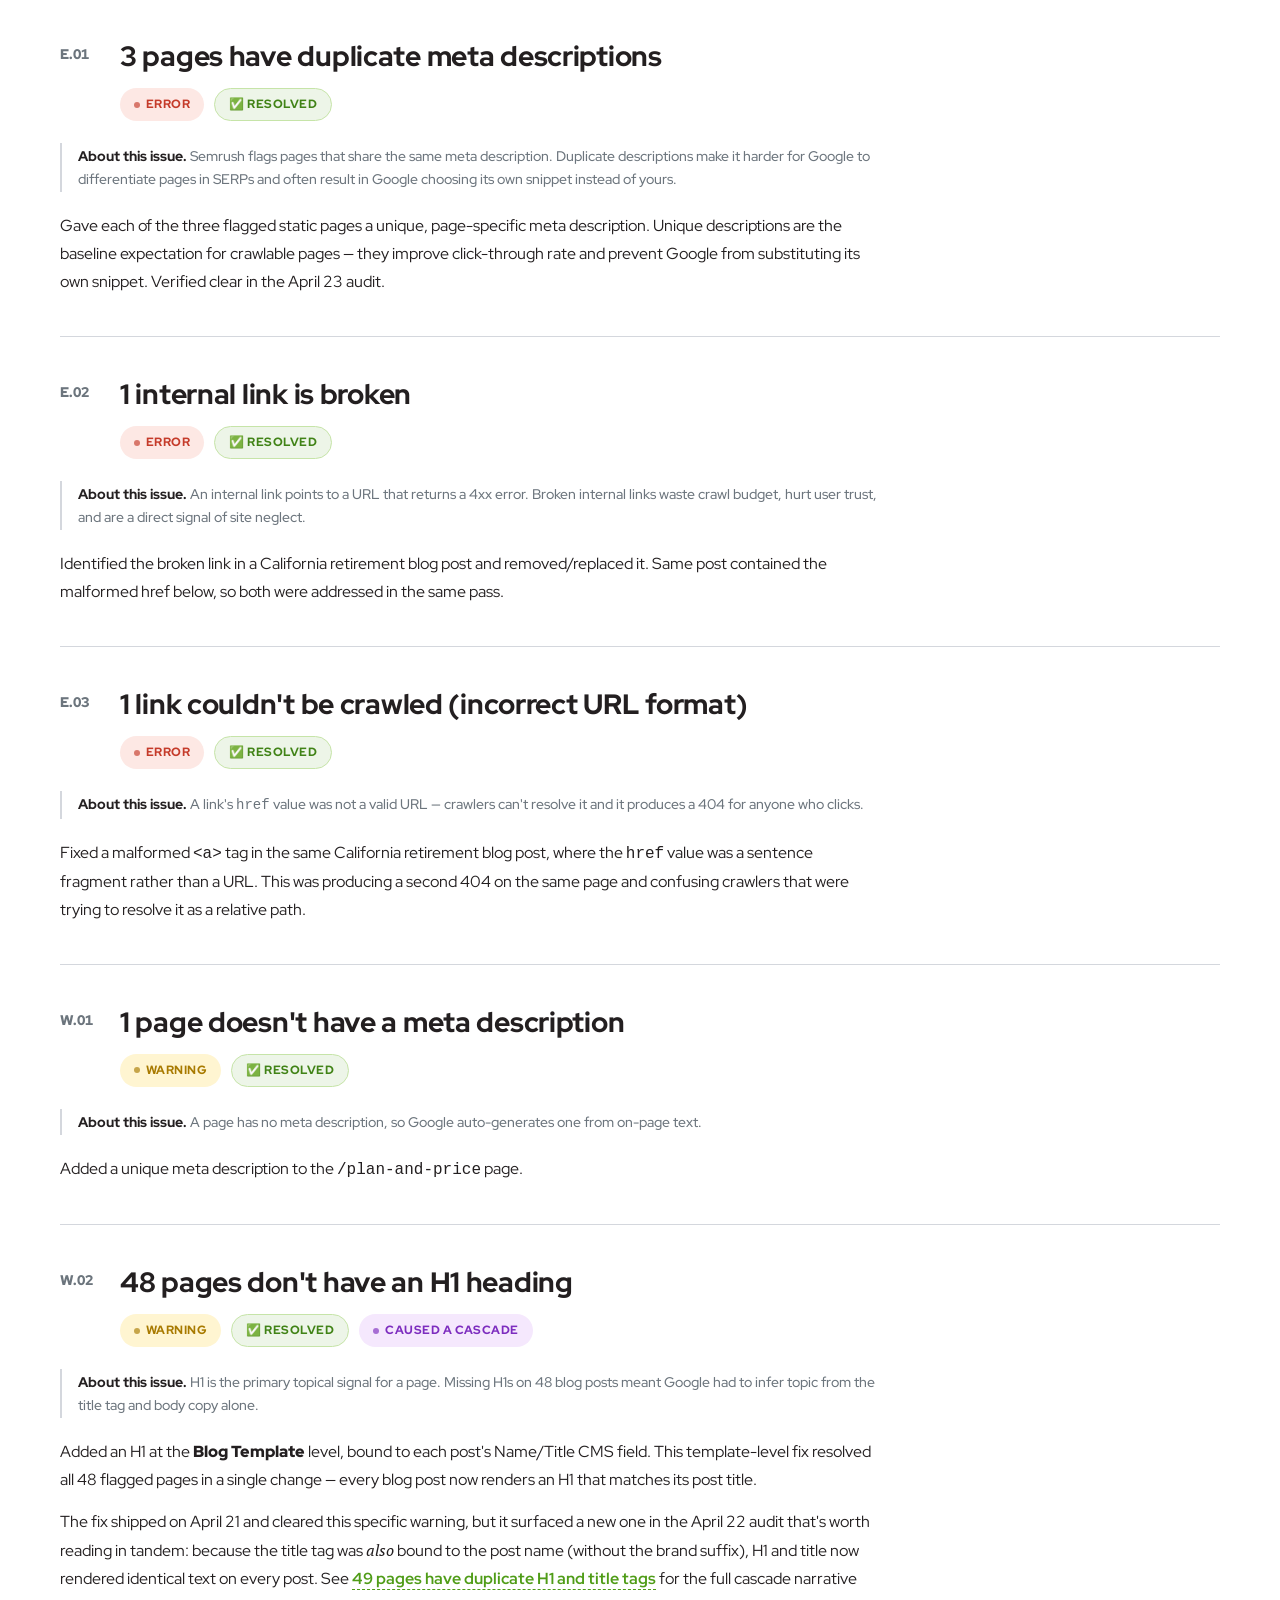
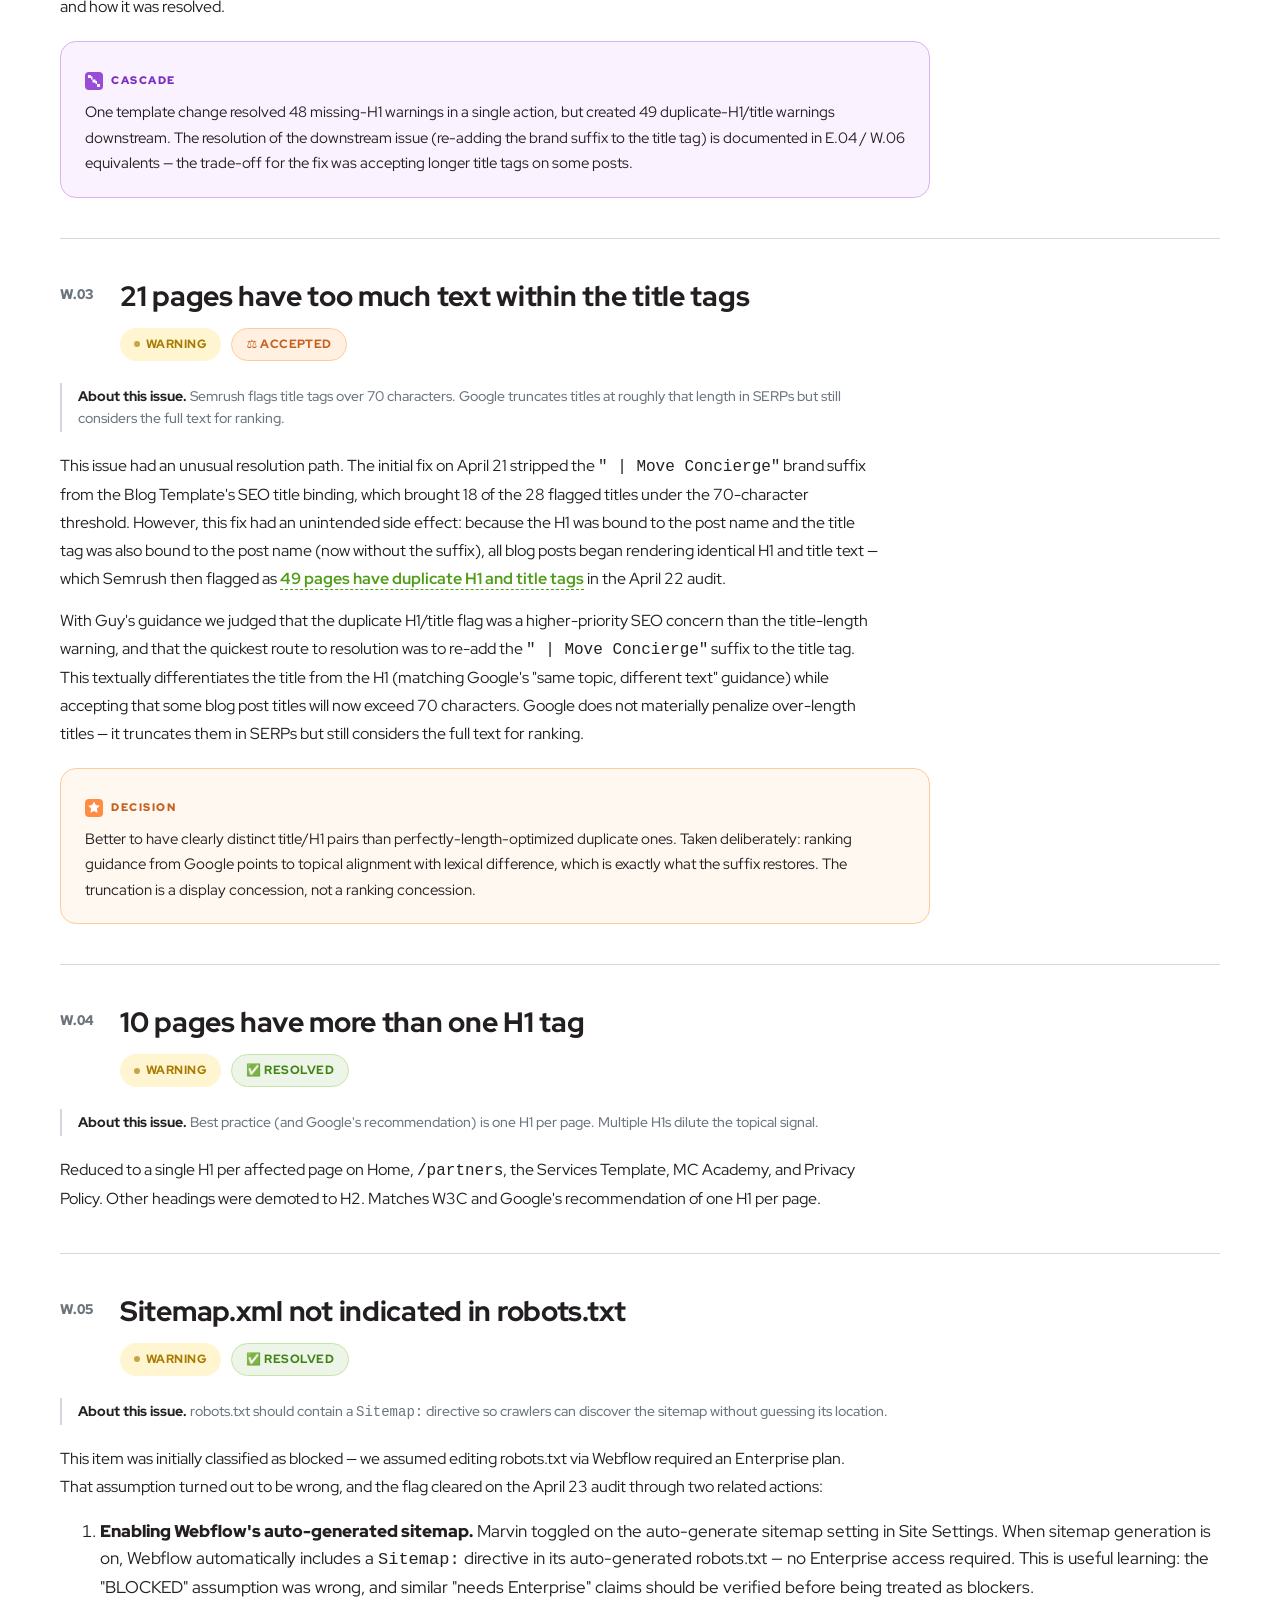
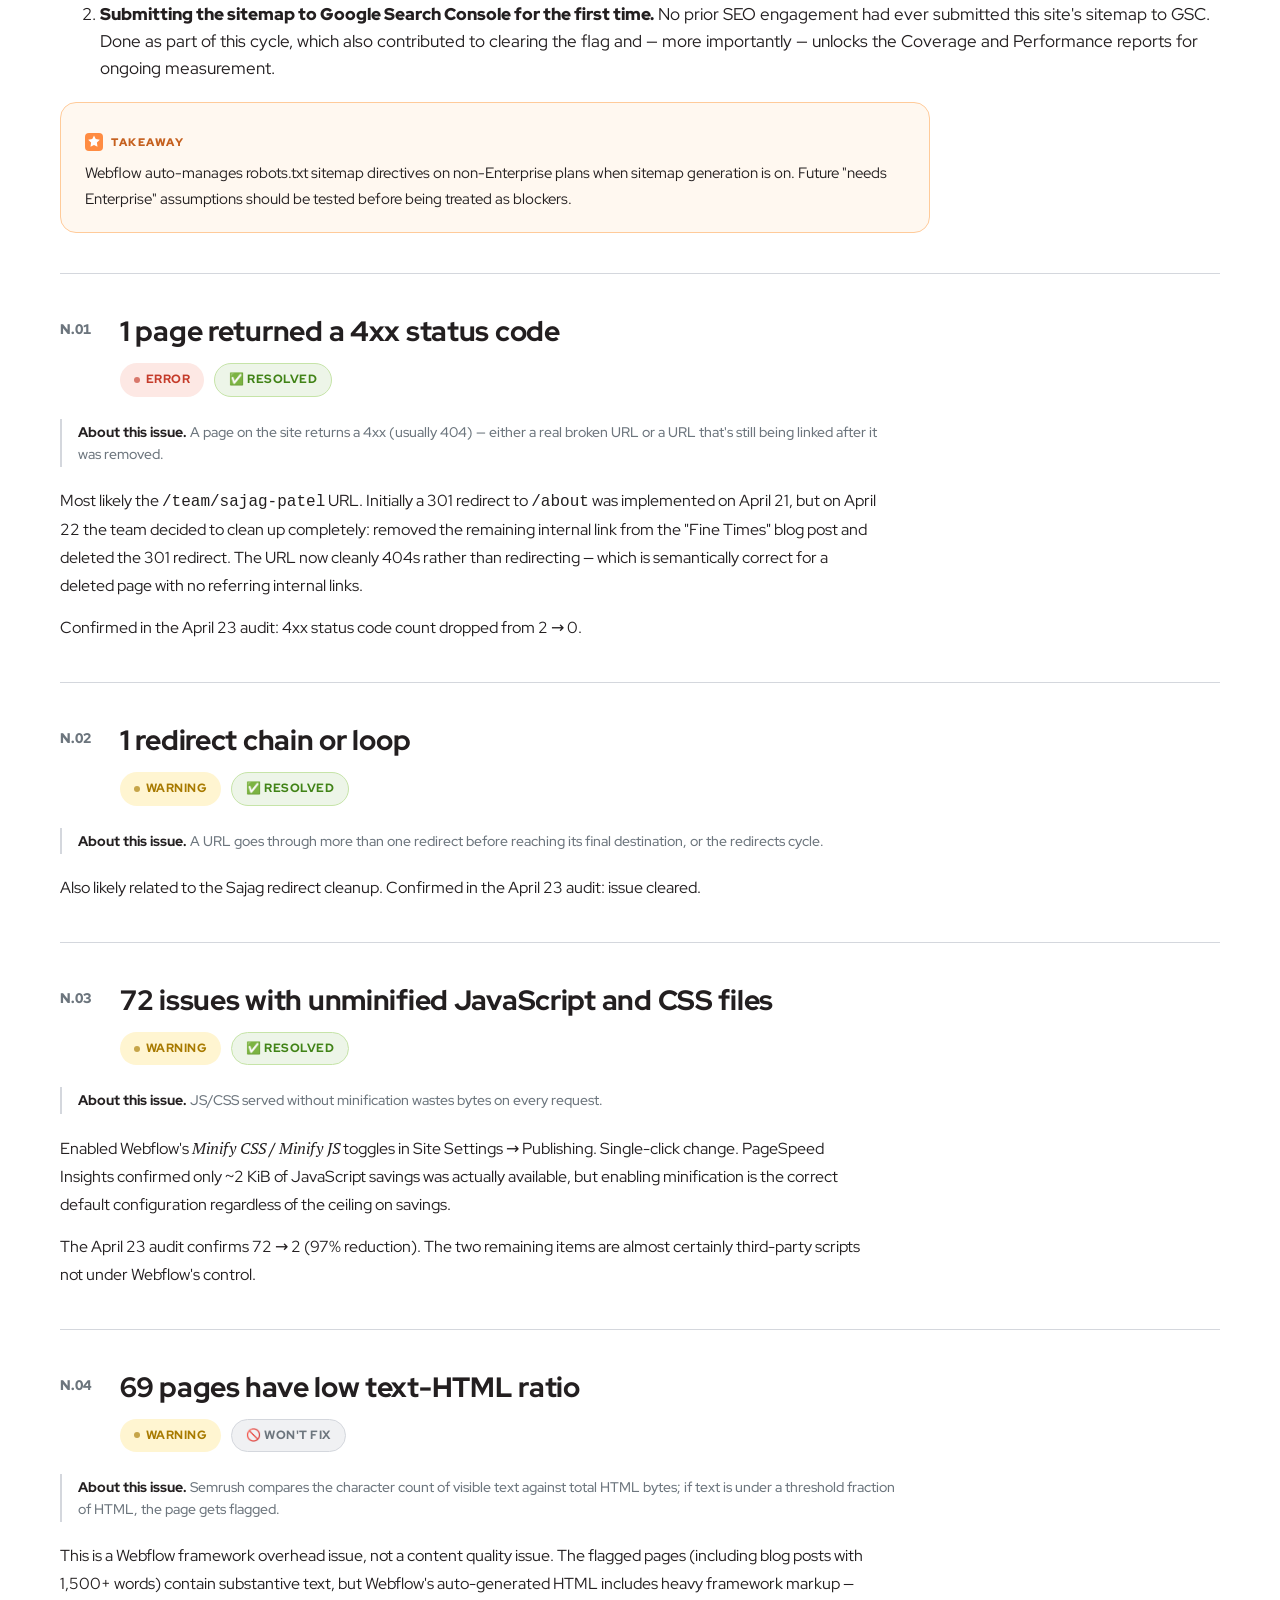
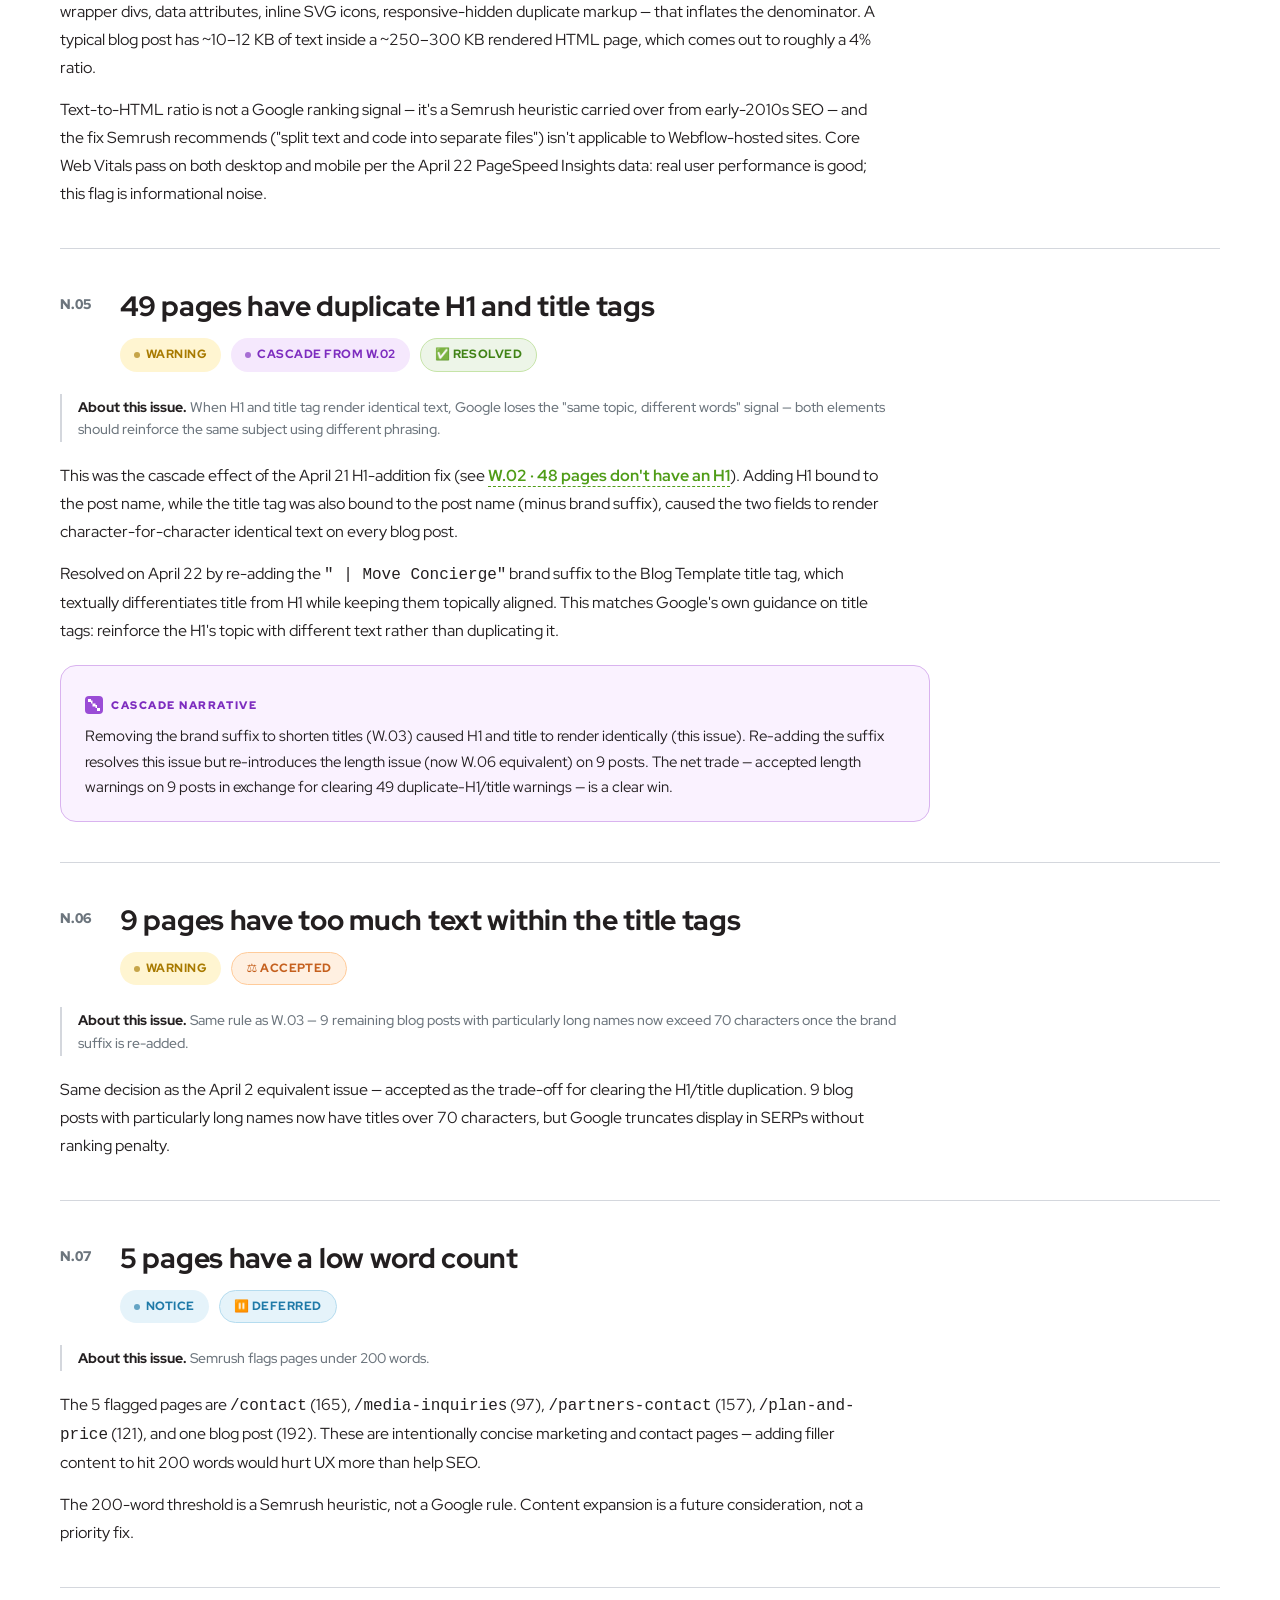
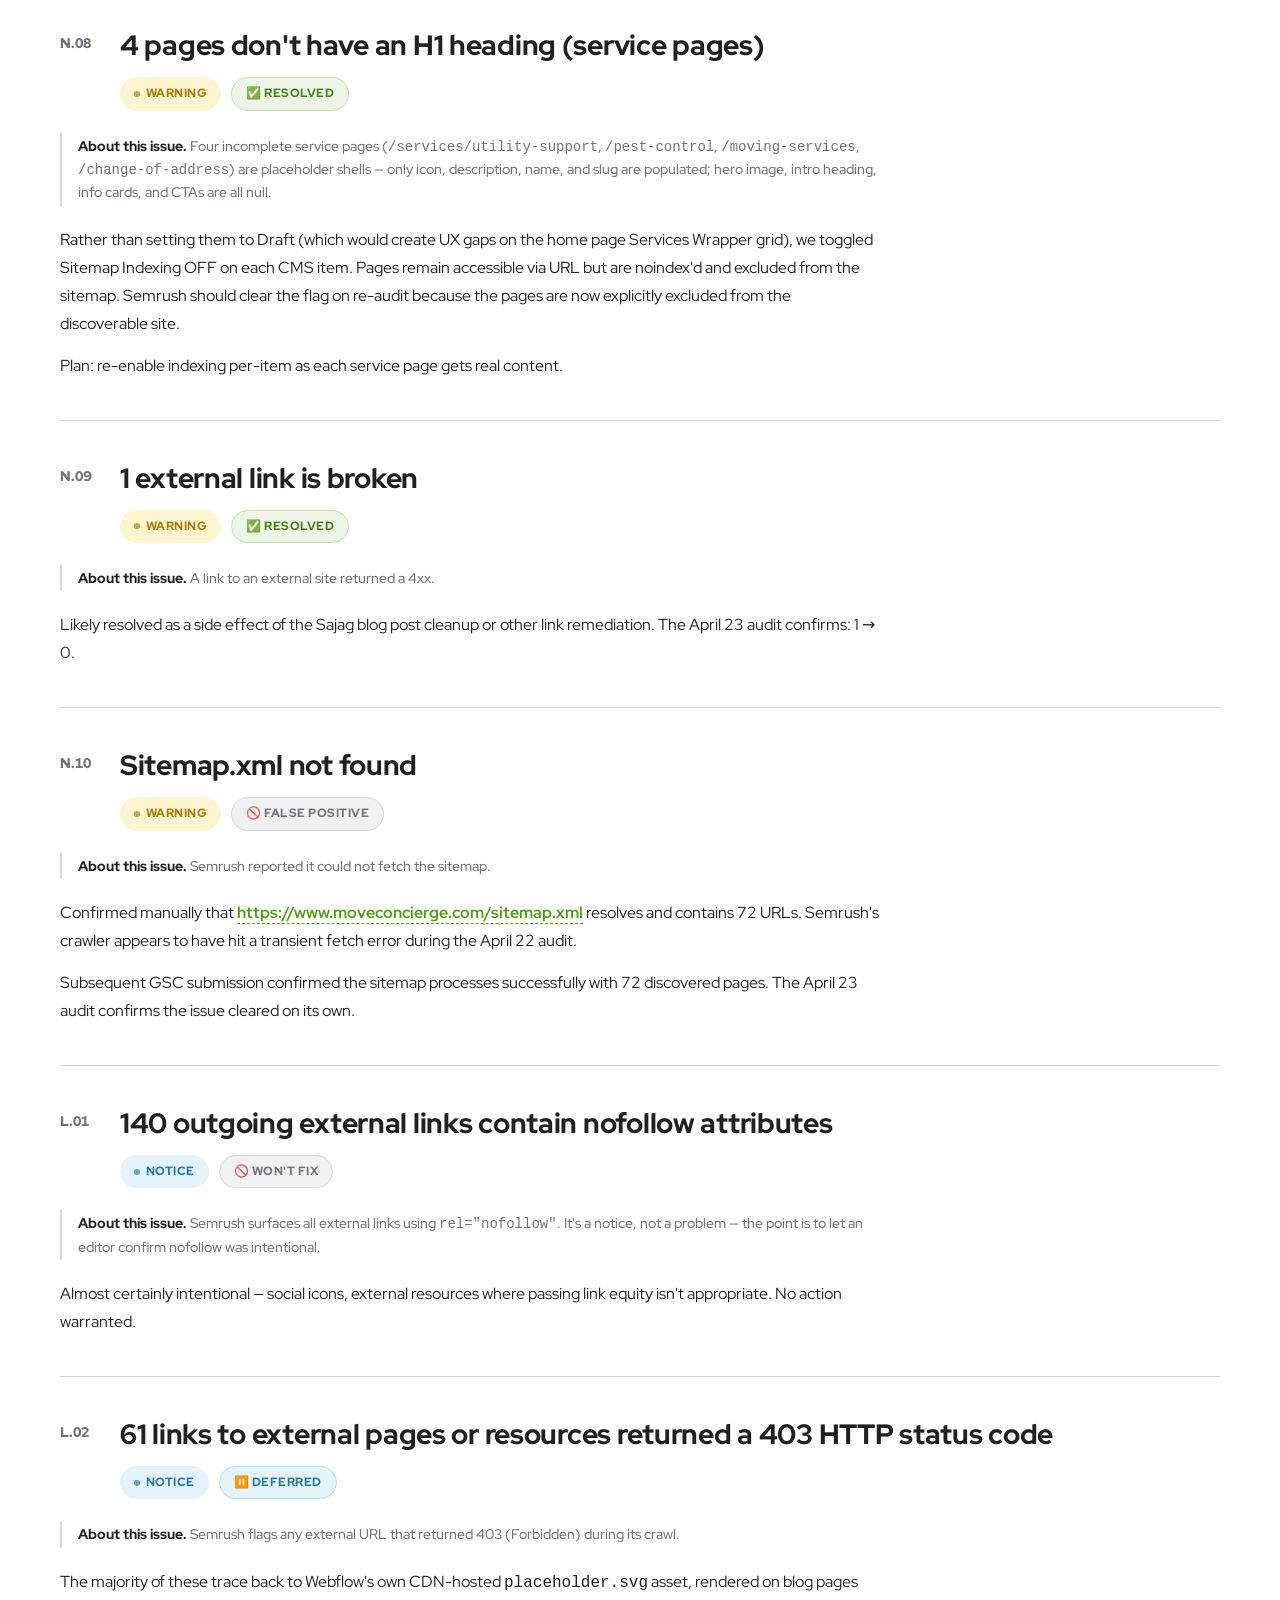
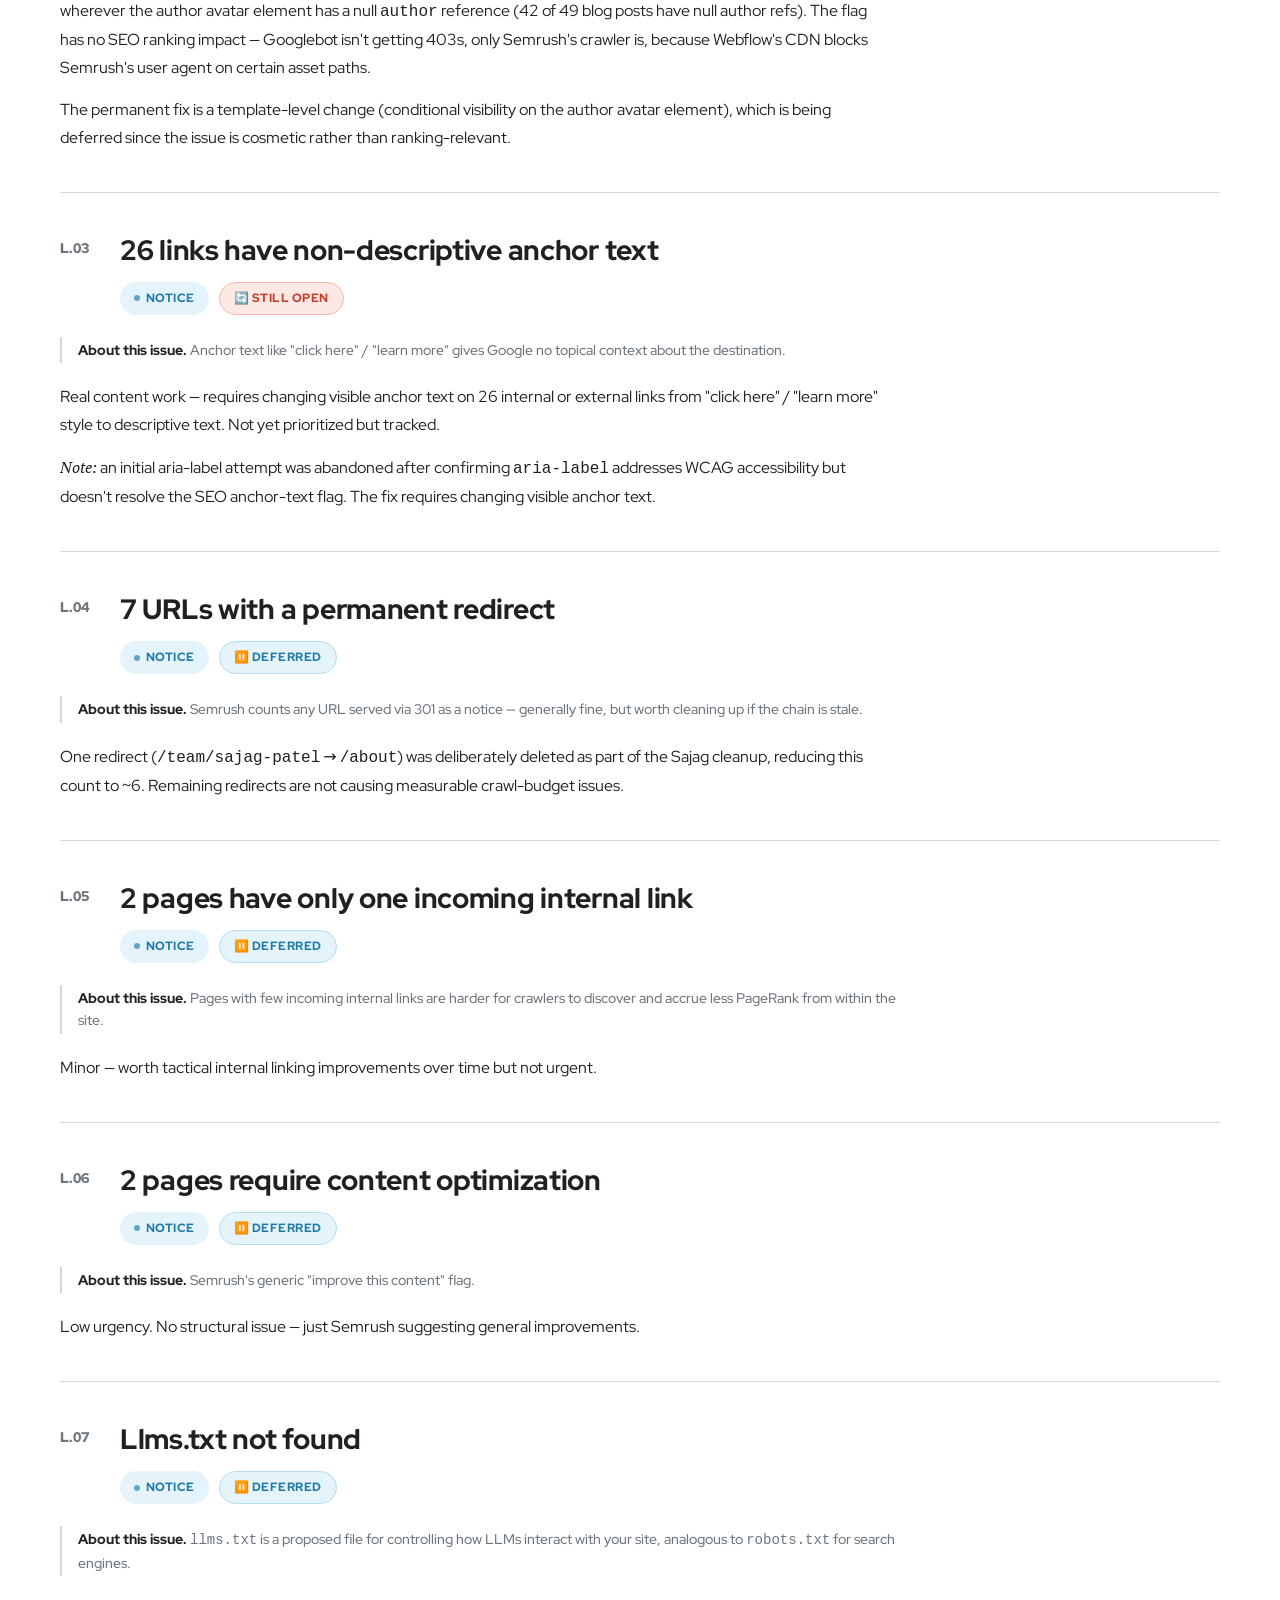
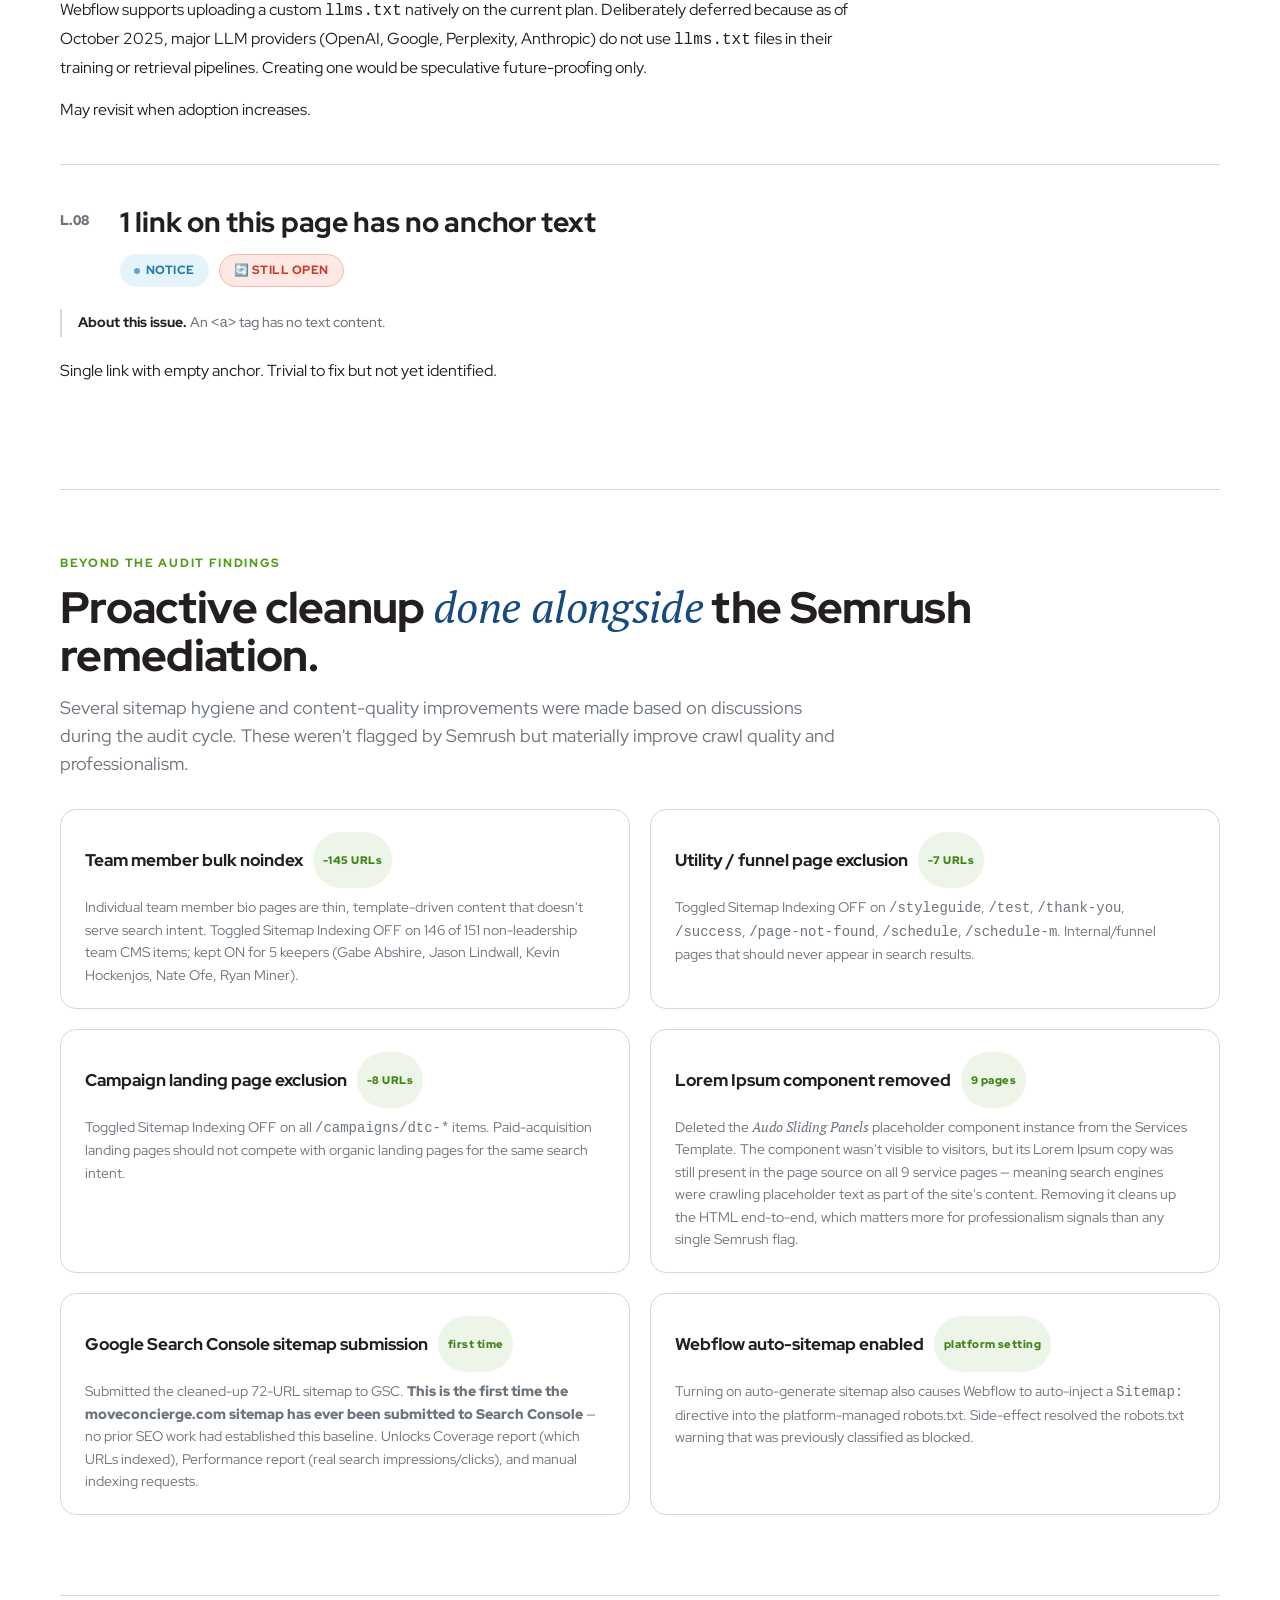
==== commit 3e72f5df: "Highlight Site Health jump from 77% to 94% Semrush's headline composite score — the most leadership-" ====
--- a/index.html
+++ b/index.html
@@ -649,7 +649,7 @@
     Internal report · Move Concierge · Marketing
   </div>
   <h1>SEO Audit Resolution Report<br/><em>April 2 → April 23, 2026.</em></h1>
-  <p class="sub">Three weeks. Three Semrush audits. Every baseline Error cleared, the sitemap trimmed by two-thirds, and a clear audit trail of the judgment calls made along the way.</p>
+  <p class="sub">Three weeks. Three Semrush audits. Site Health up 17 points (77% → 94%), every baseline Error cleared, the sitemap trimmed by two-thirds, and a clear audit trail of the judgment calls made along the way.</p>
   <div class="meta">
     <div class="cell"><label>Prepared by</label><span>Marvin</span></div>
     <div class="cell"><label>For</label><span>Leadership review</span></div>
@@ -674,6 +674,17 @@
   <!-- Headline metrics -->
   <div class="headline-grid">
     <div class="headline-card hero">
+      <div class="label">Site Health — Semrush's composite score</div>
+      <div class="before-after">
+        <span class="num was">77%</span>
+        <span class="arrow">→</span>
+        <span class="num">94%</span>
+        <span class="delta">+17 points</span>
+      </div>
+      <p class="blurb">Semrush's headline score, weighted across Errors, Warnings, and Notices — the single number that summarizes overall site quality. Moved 17 points over three weeks: 77% at the April 2 baseline, 82% at the April 22 mid-point, 94% on April 23.</p>
+    </div>
+
+    <div class="headline-card hero">
       <div class="label">Errors — the highest-severity Semrush findings</div>
       <div class="before-after">
         <span class="num was">9</span>
@@ -791,7 +802,7 @@
   <div class="narrative">
     <div>
       <h3>Top wins</h3>
-      <p><strong>1 · All 9 baseline Errors cleared.</strong> The three duplicate meta descriptions are now unique. The two broken-link issues in the California retirement blog post (one real broken link, one malformed href that was producing a second 404) are fixed. And the follow-on 4xx and redirect-chain flags from the Sajag Patel cleanup have both dropped to zero.</p>
+      <p><strong>1 · Site Health jumped from 77% to 94% — a 17-point gain</strong> on Semrush's composite score, driven primarily by clearing every baseline Error. The three duplicate meta descriptions are now unique. The two broken-link issues in the California retirement blog post (one real broken link, one malformed href that was producing a second 404) are fixed. And the follow-on 4xx and redirect-chain flags from the Sajag Patel cleanup have both dropped to zero.</p>
       <p><strong>2 · A single template fix resolved 48 missing-H1 warnings at once.</strong> Adding an H1 binding at the Blog Template level — bound to each post's CMS Name field — cleared every flagged blog post in one change. It also taught us something (see the trade-offs column).</p>
       <p><strong>3 · The sitemap went from a sprawling 235 URLs to a deliberate 72.</strong> Bulk-noindexing 146 of 151 team member bios, 8 paid-acquisition landing pages, and seven utility/funnel pages gave Google a crawl surface that reflects what we actually want ranking — and the refined sitemap was submitted to Google Search Console <em>for the first time</em> as part of this cycle, unlocking the Coverage and Performance reports for ongoing measurement.</p>
       <p><strong>4 · Webflow's one-click minify toggle resolved 70 of 72 unminified-asset flags.</strong> Trivial configuration change, major Semrush-visible improvement.</p>
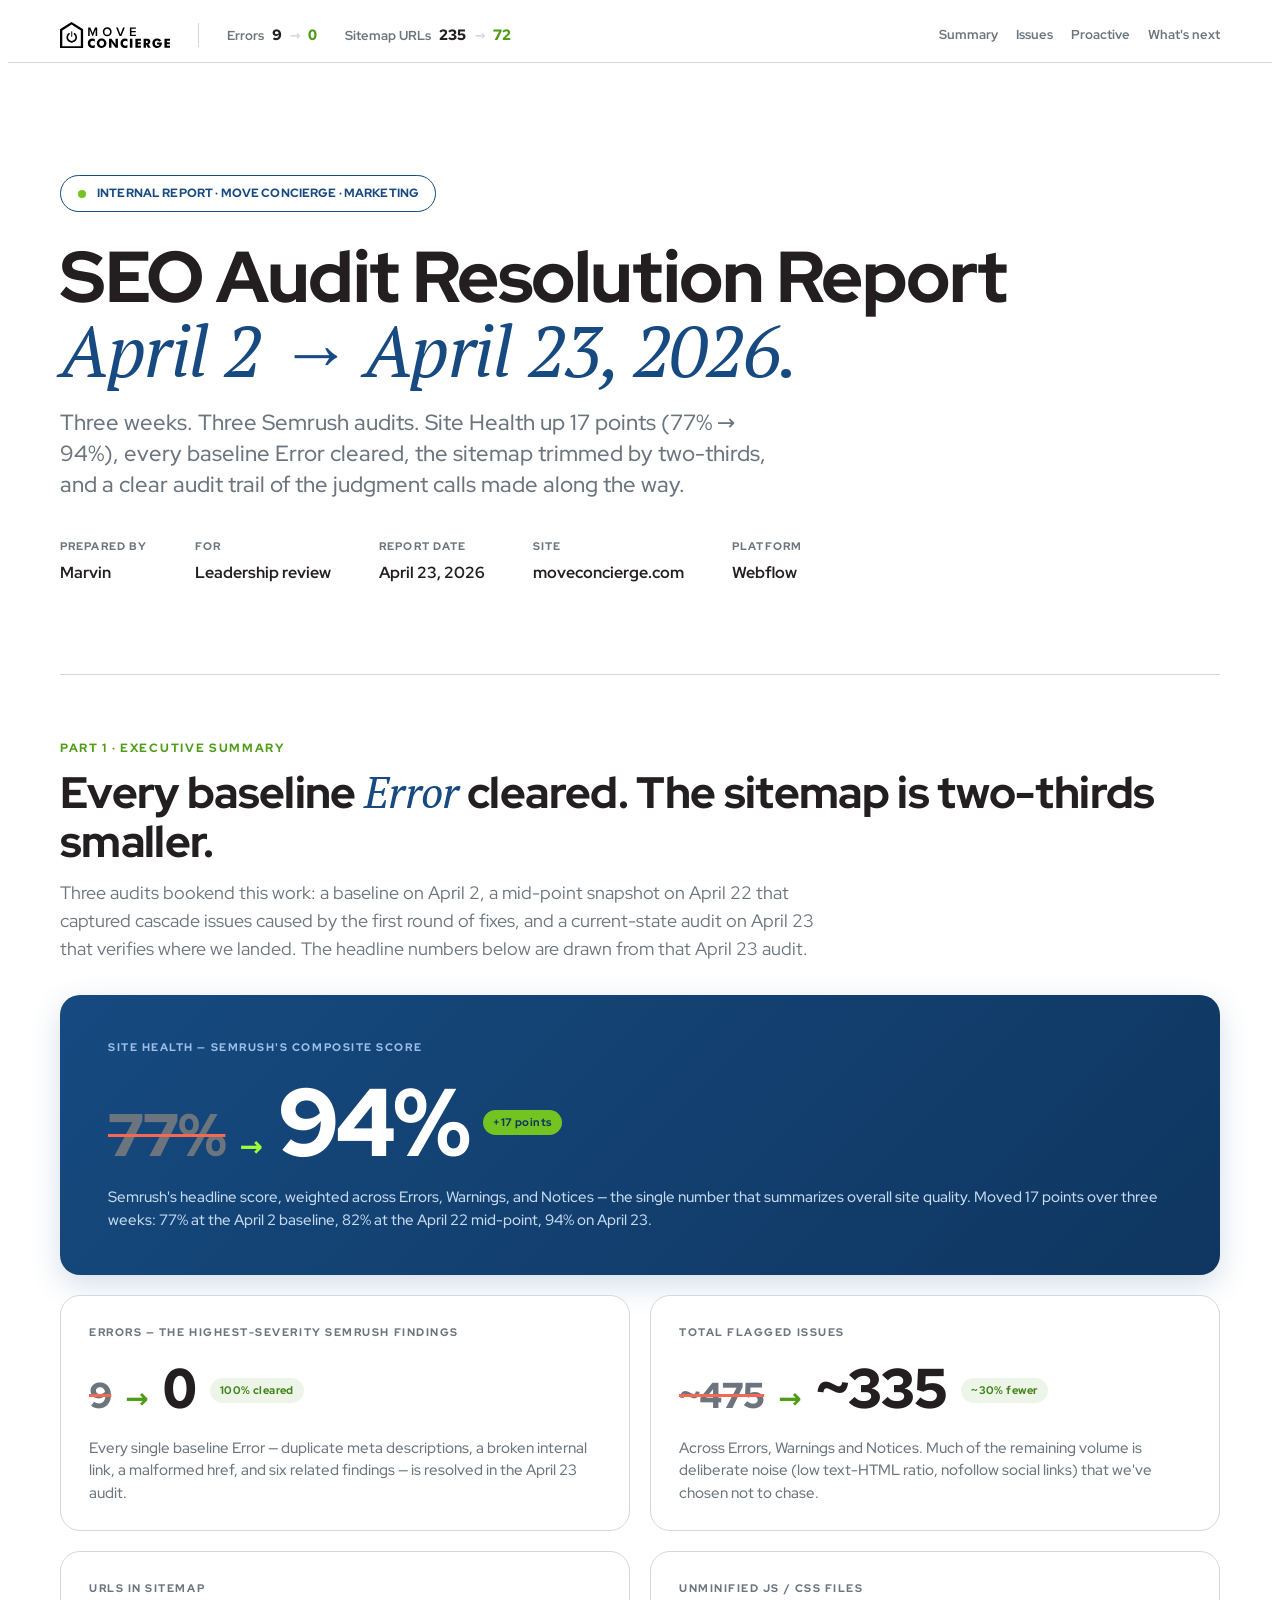
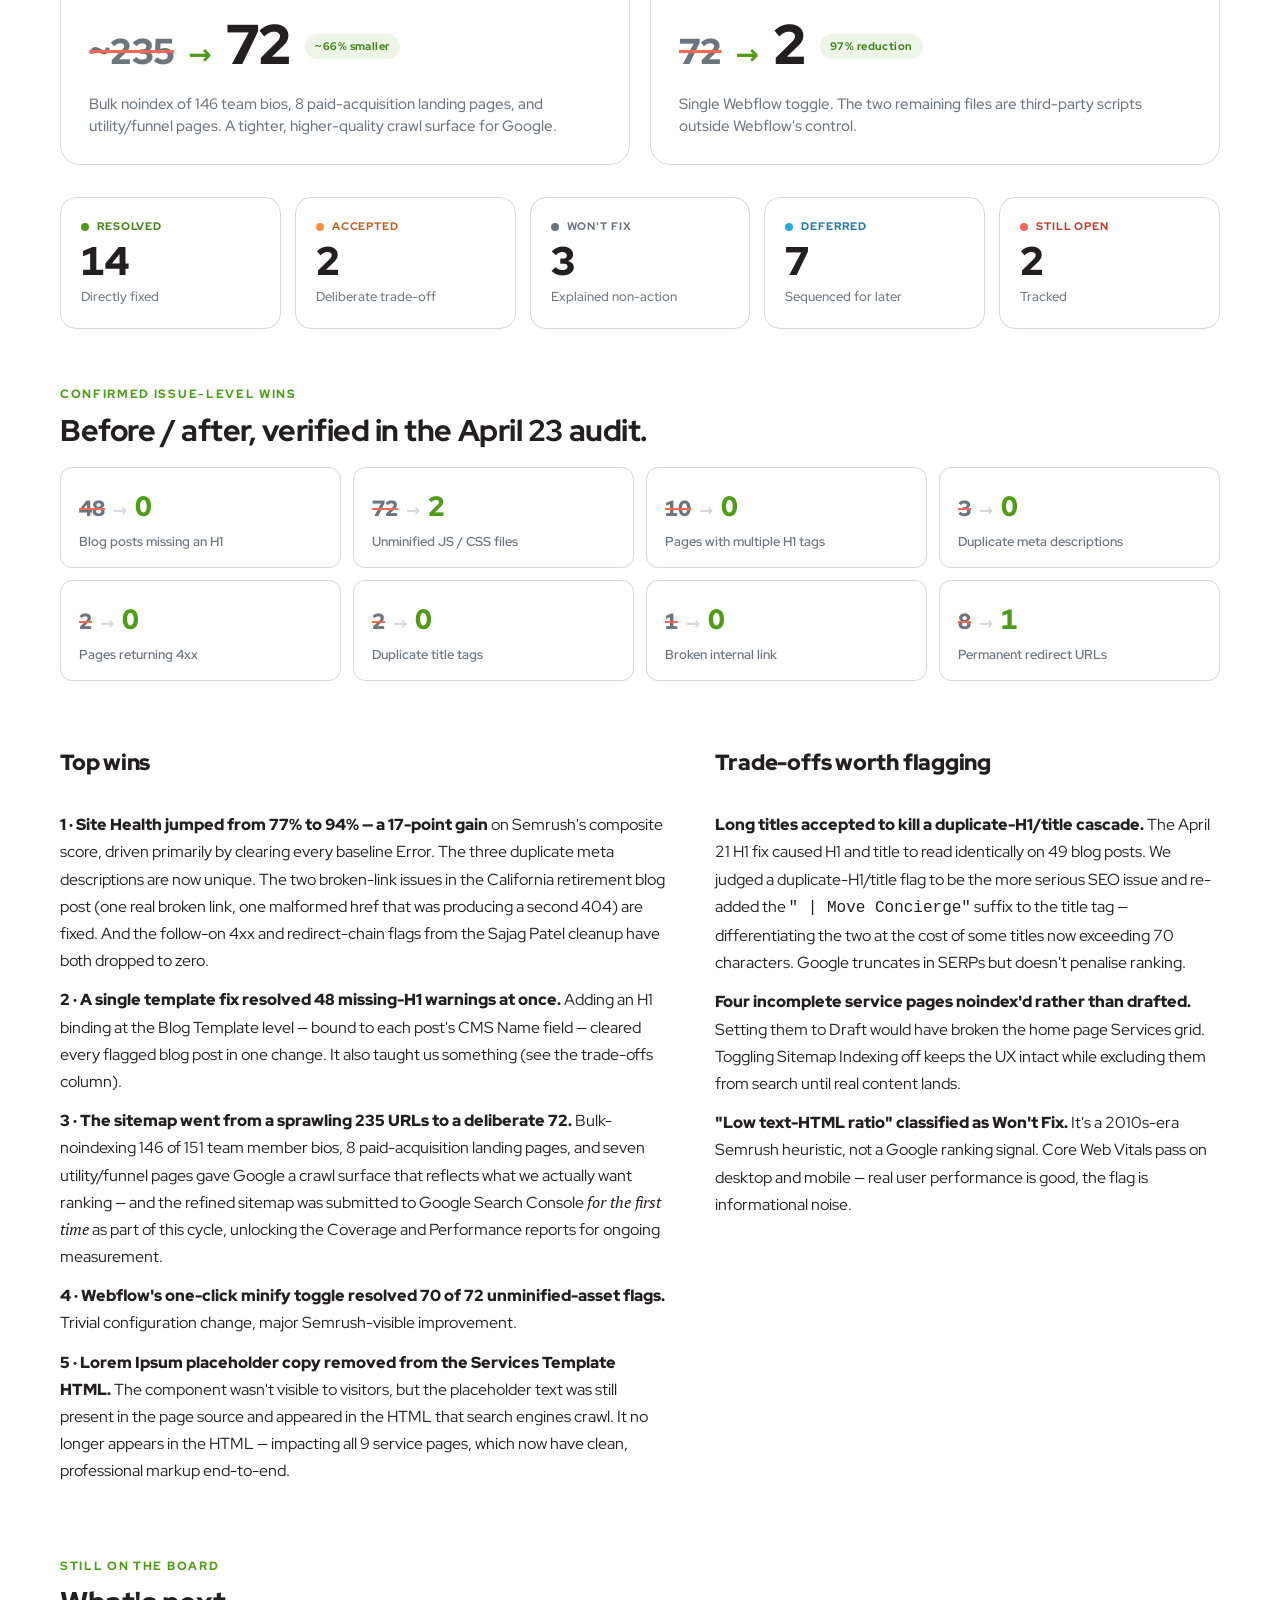
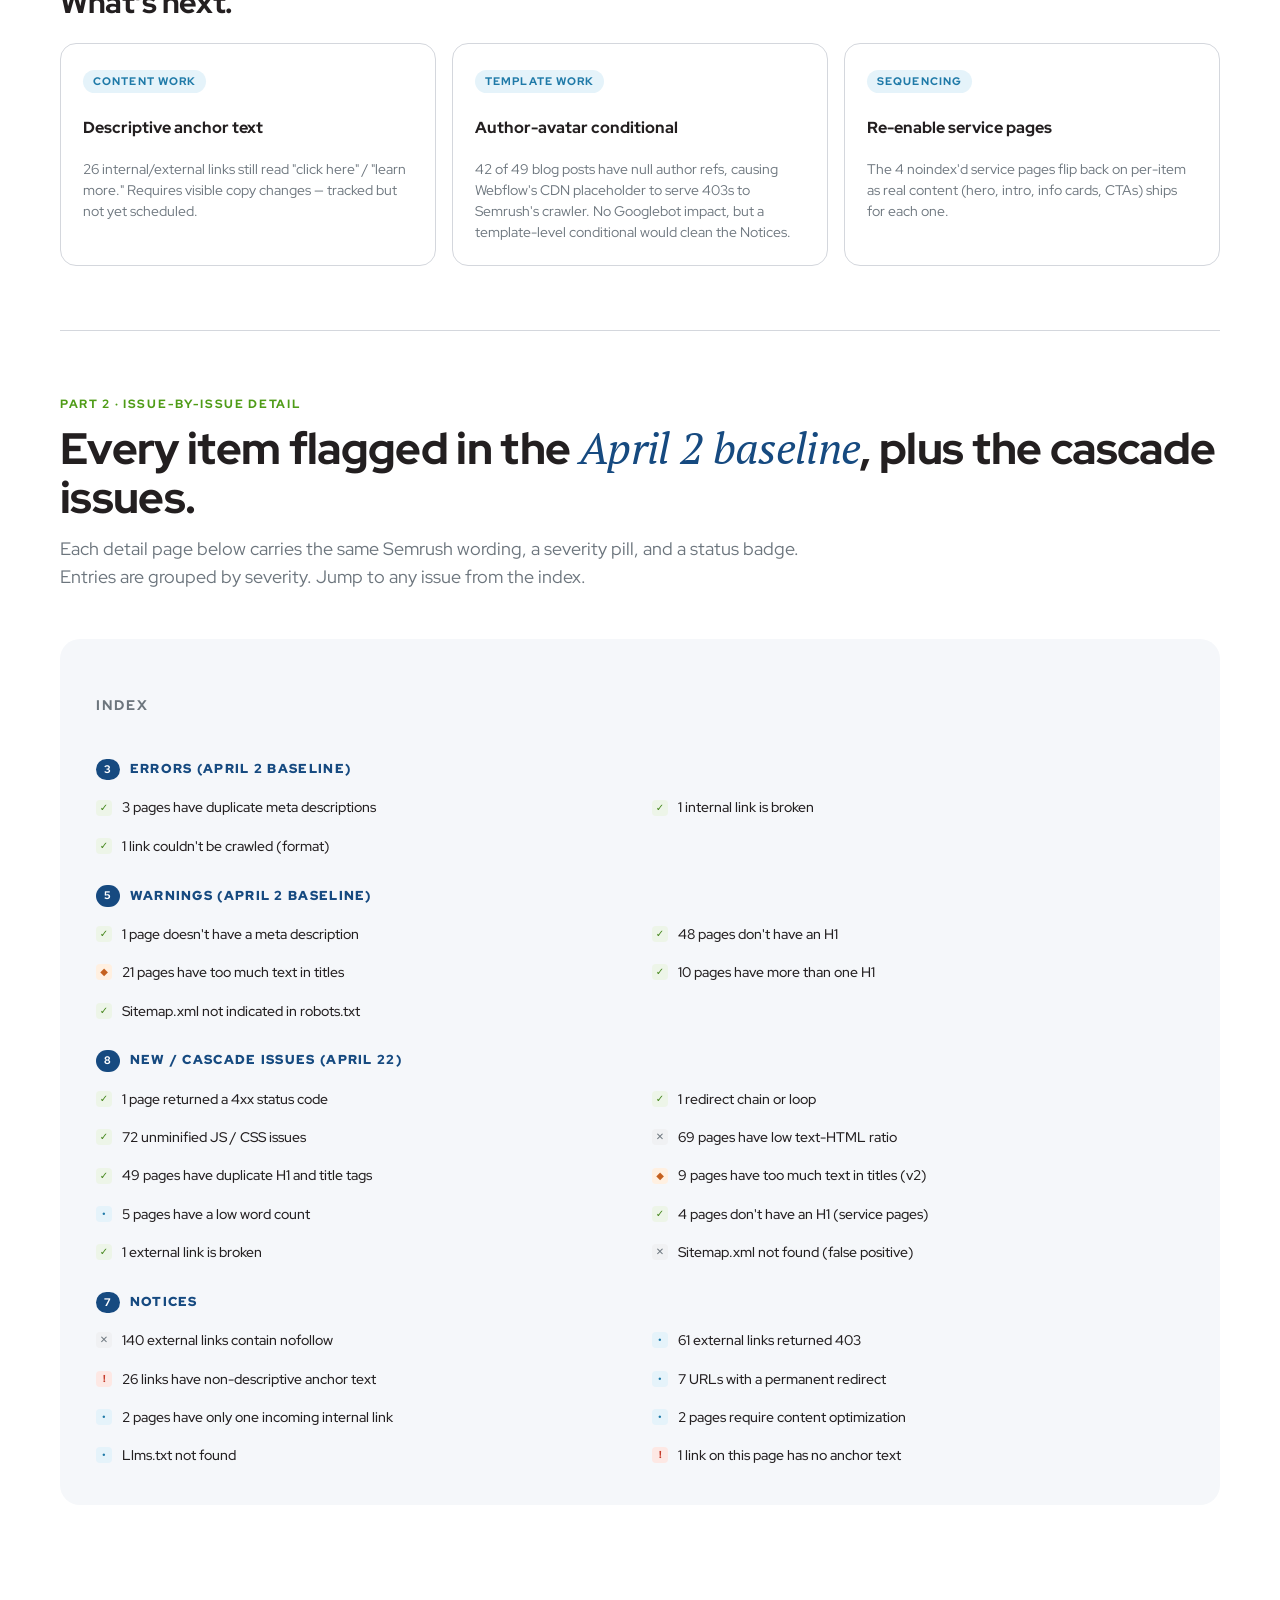
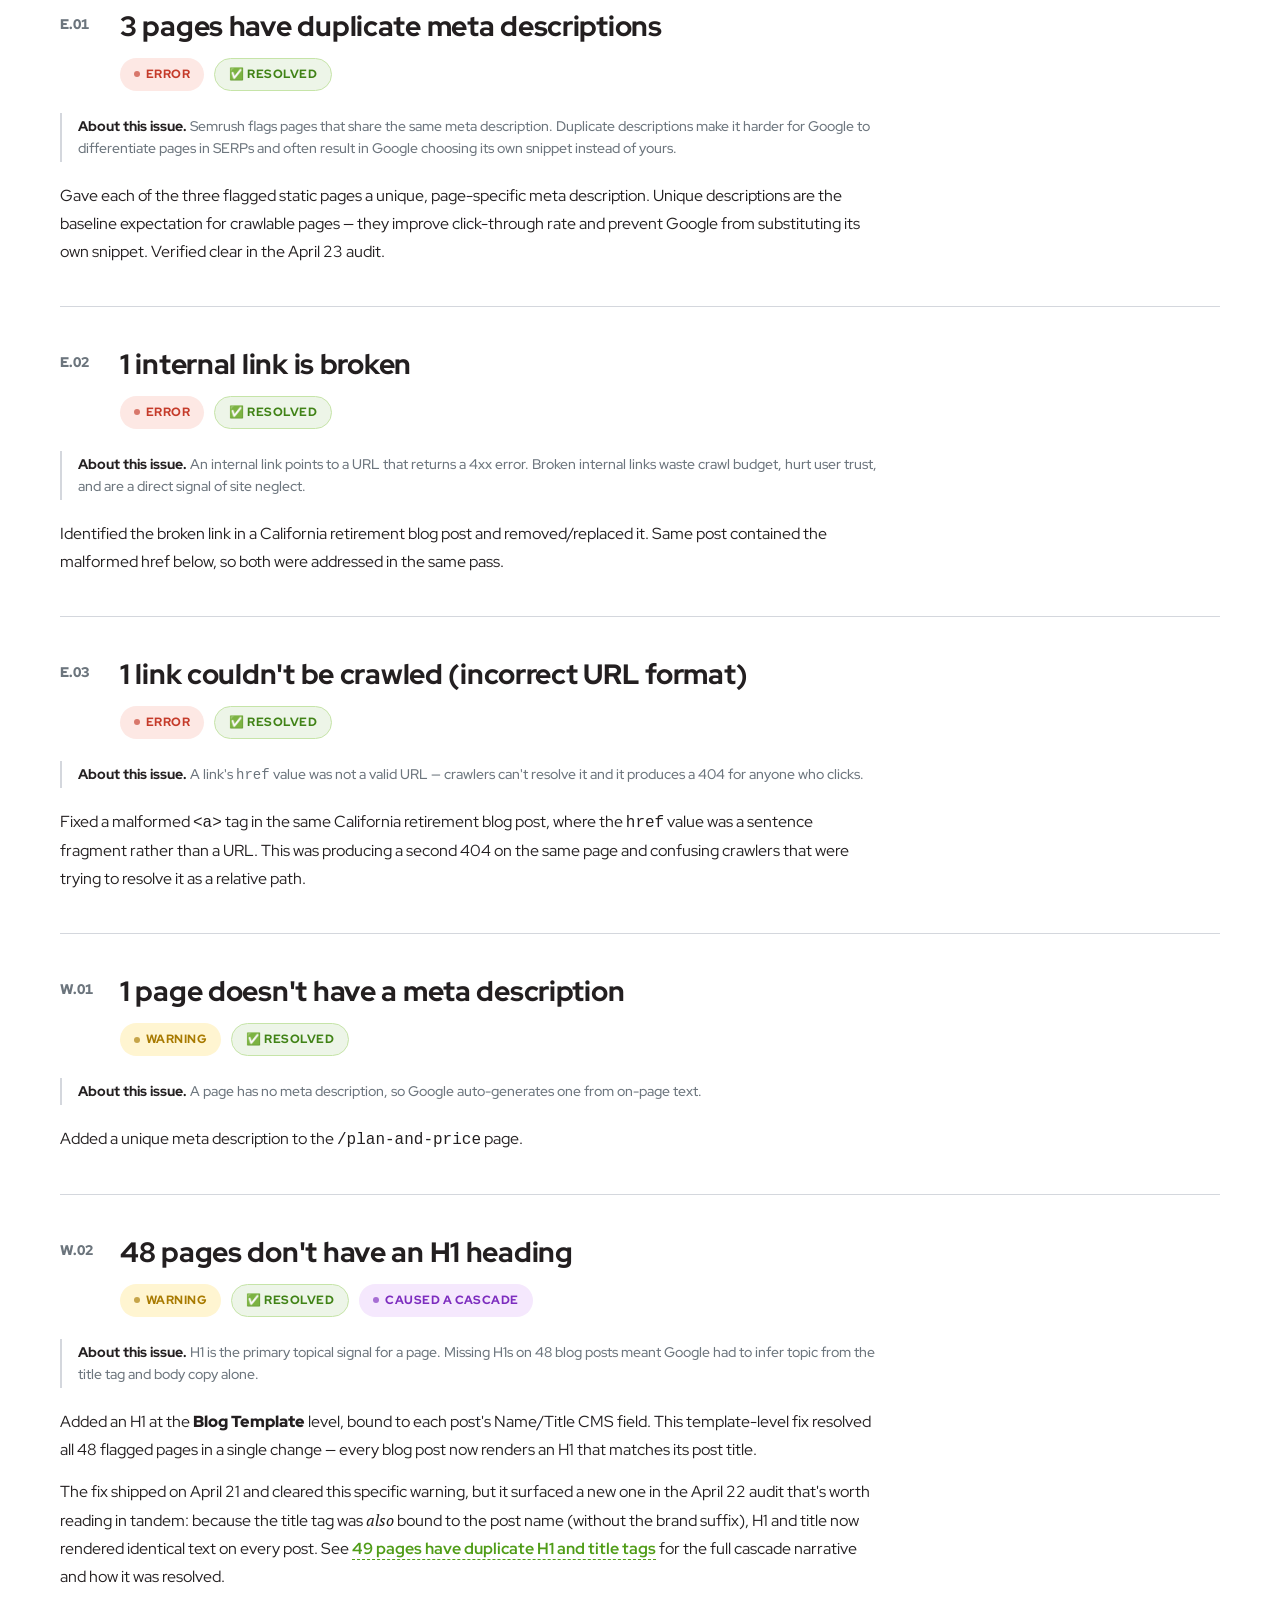
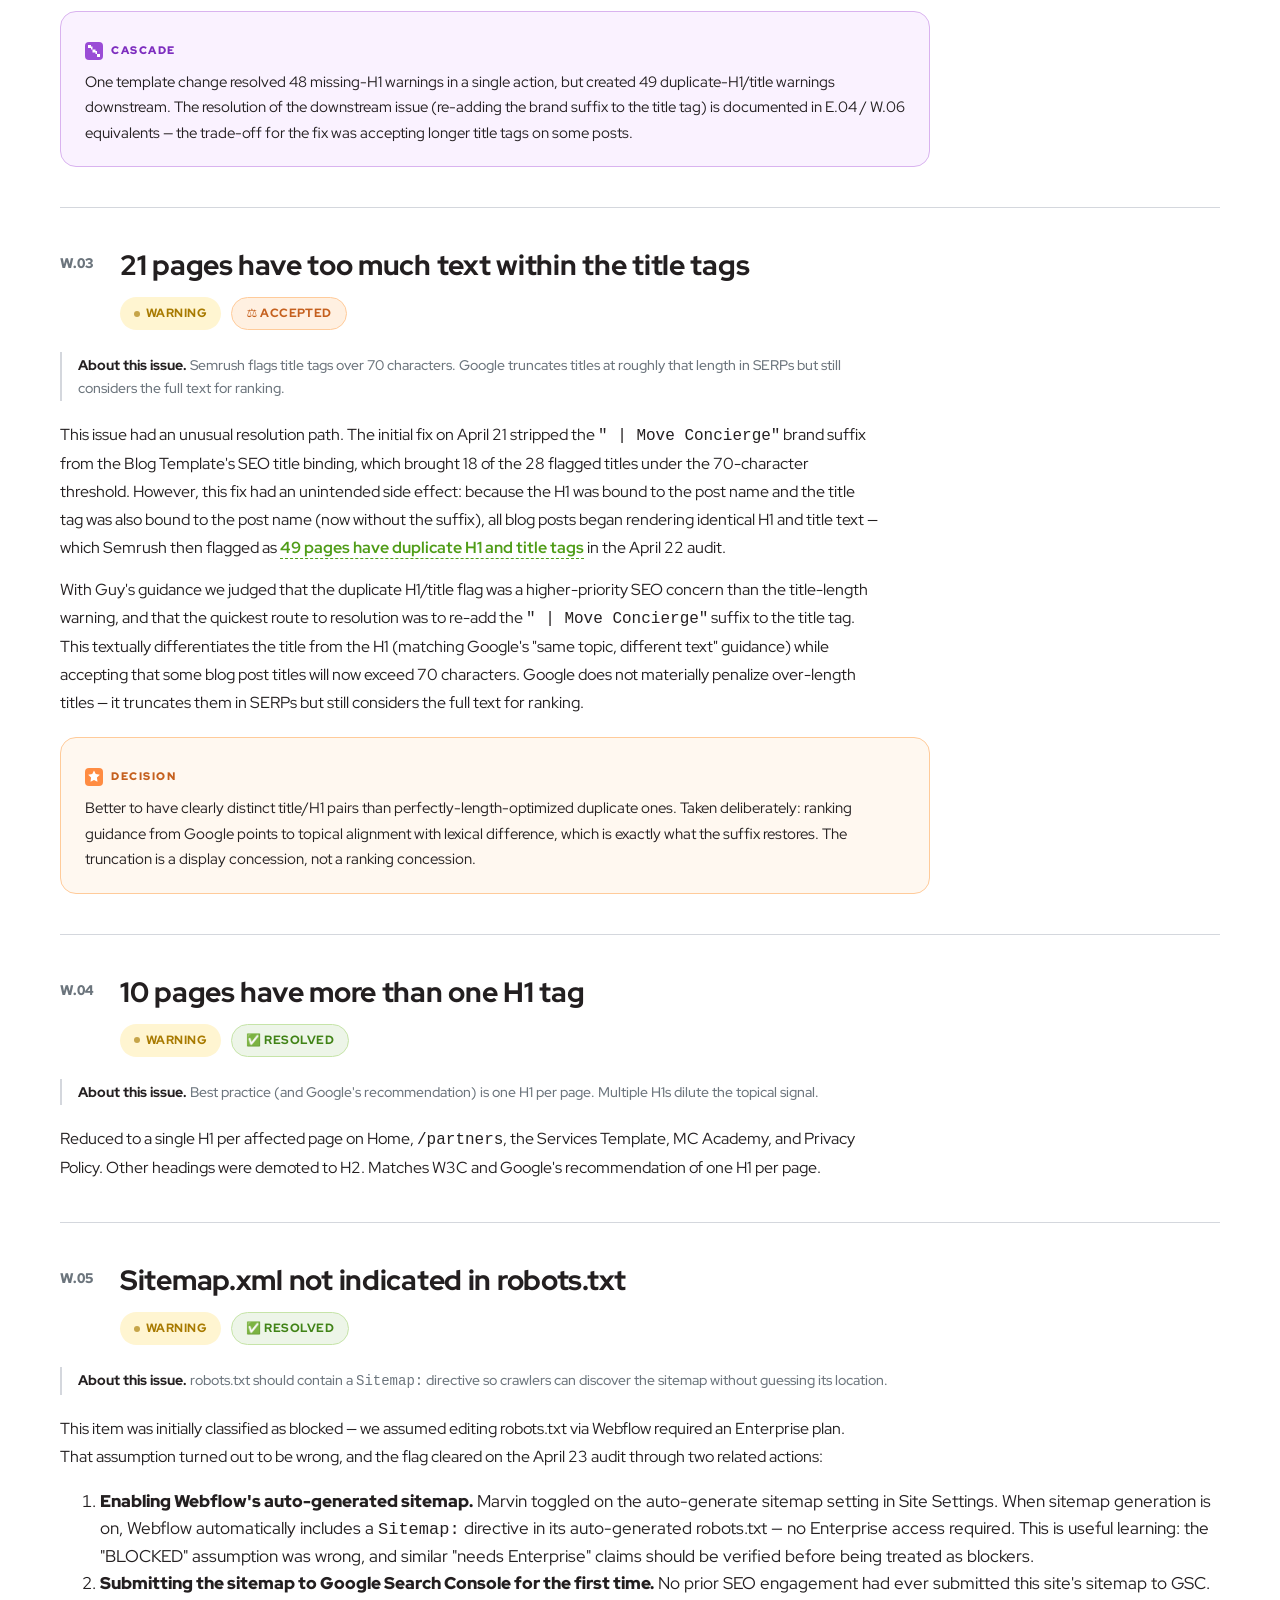
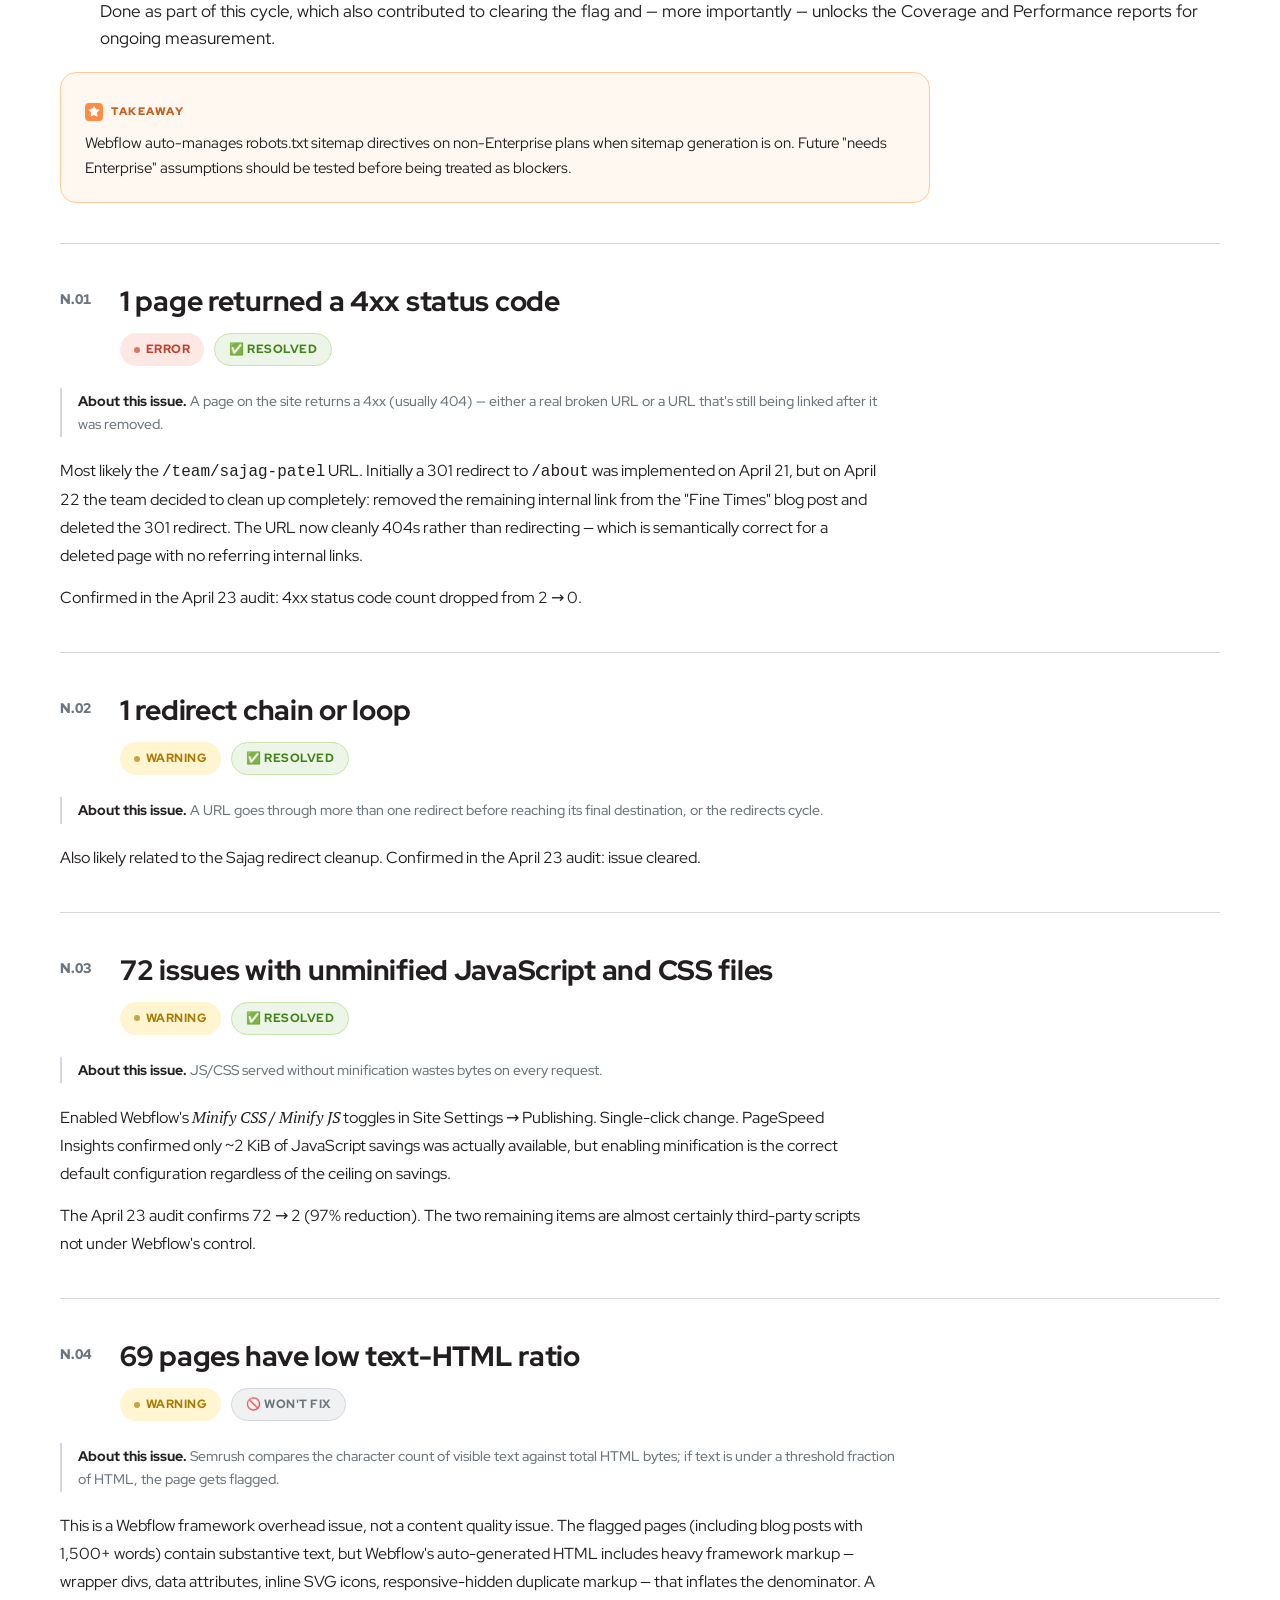
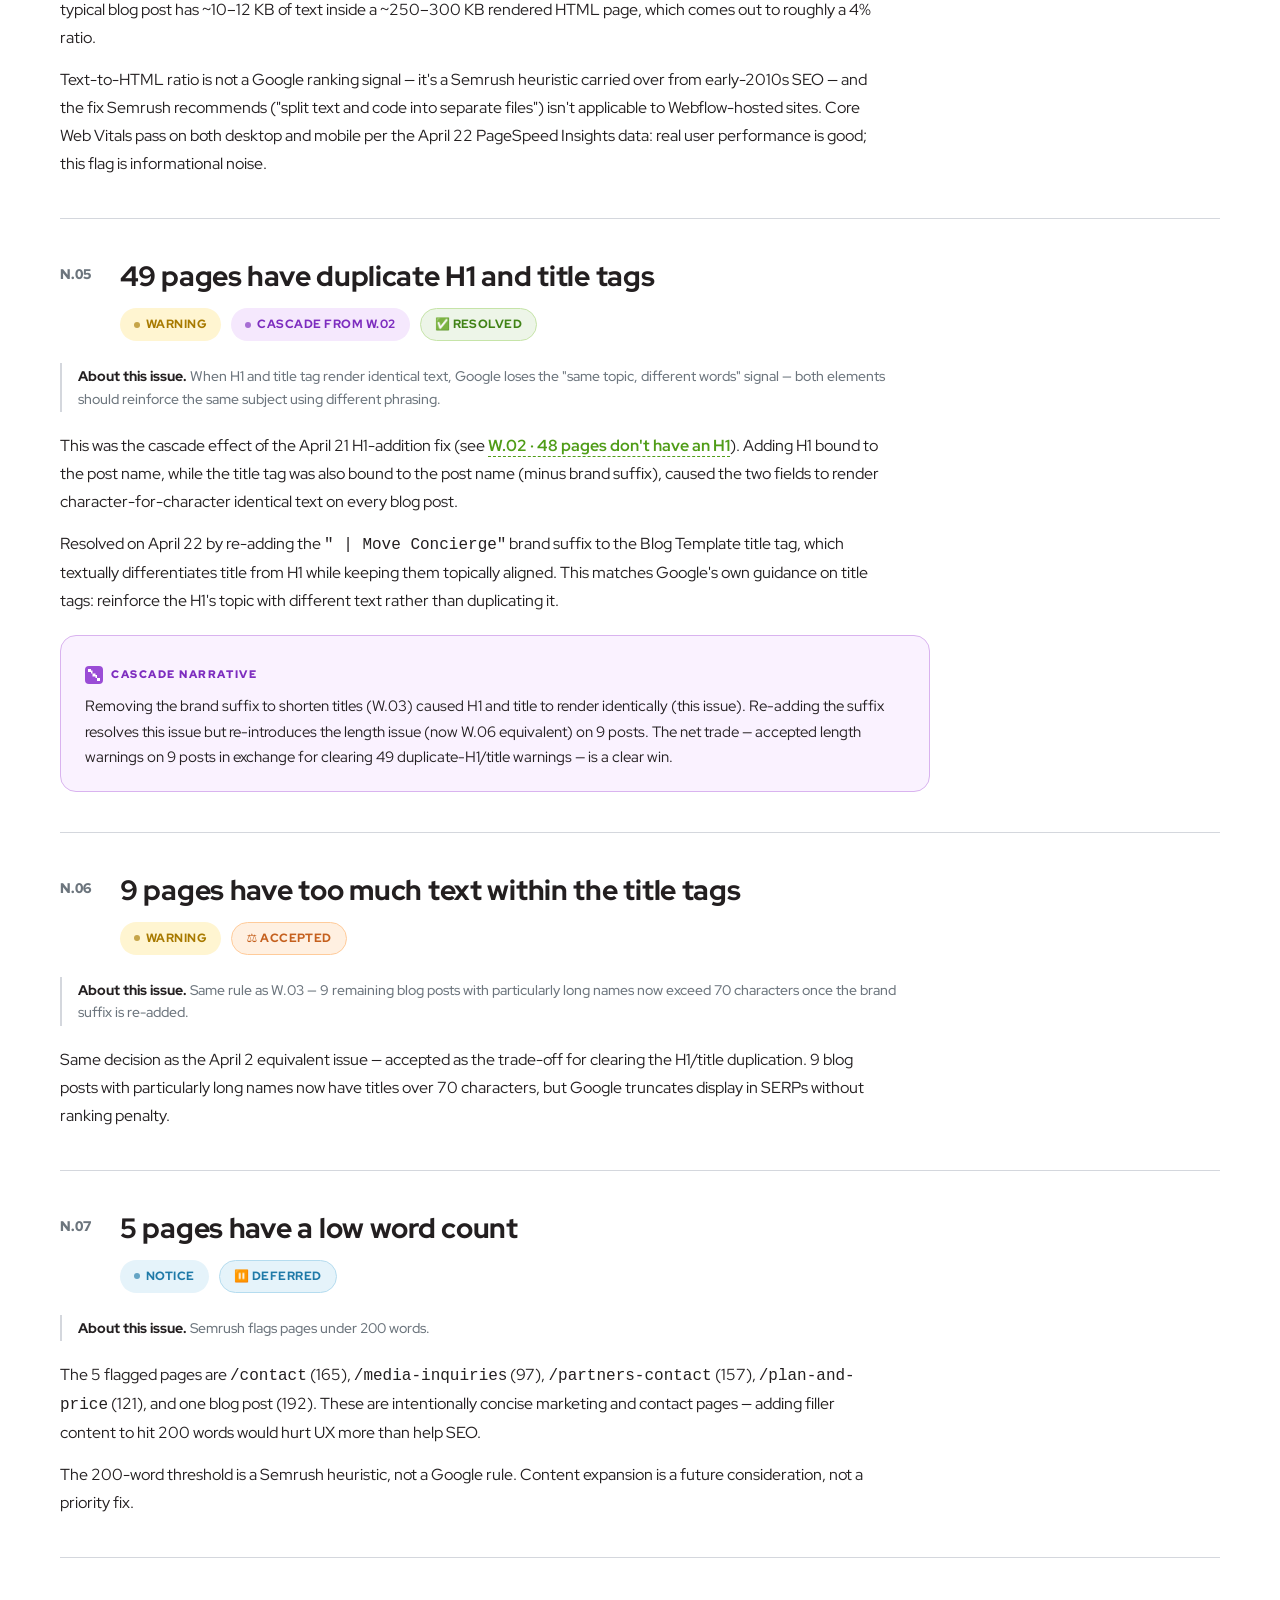
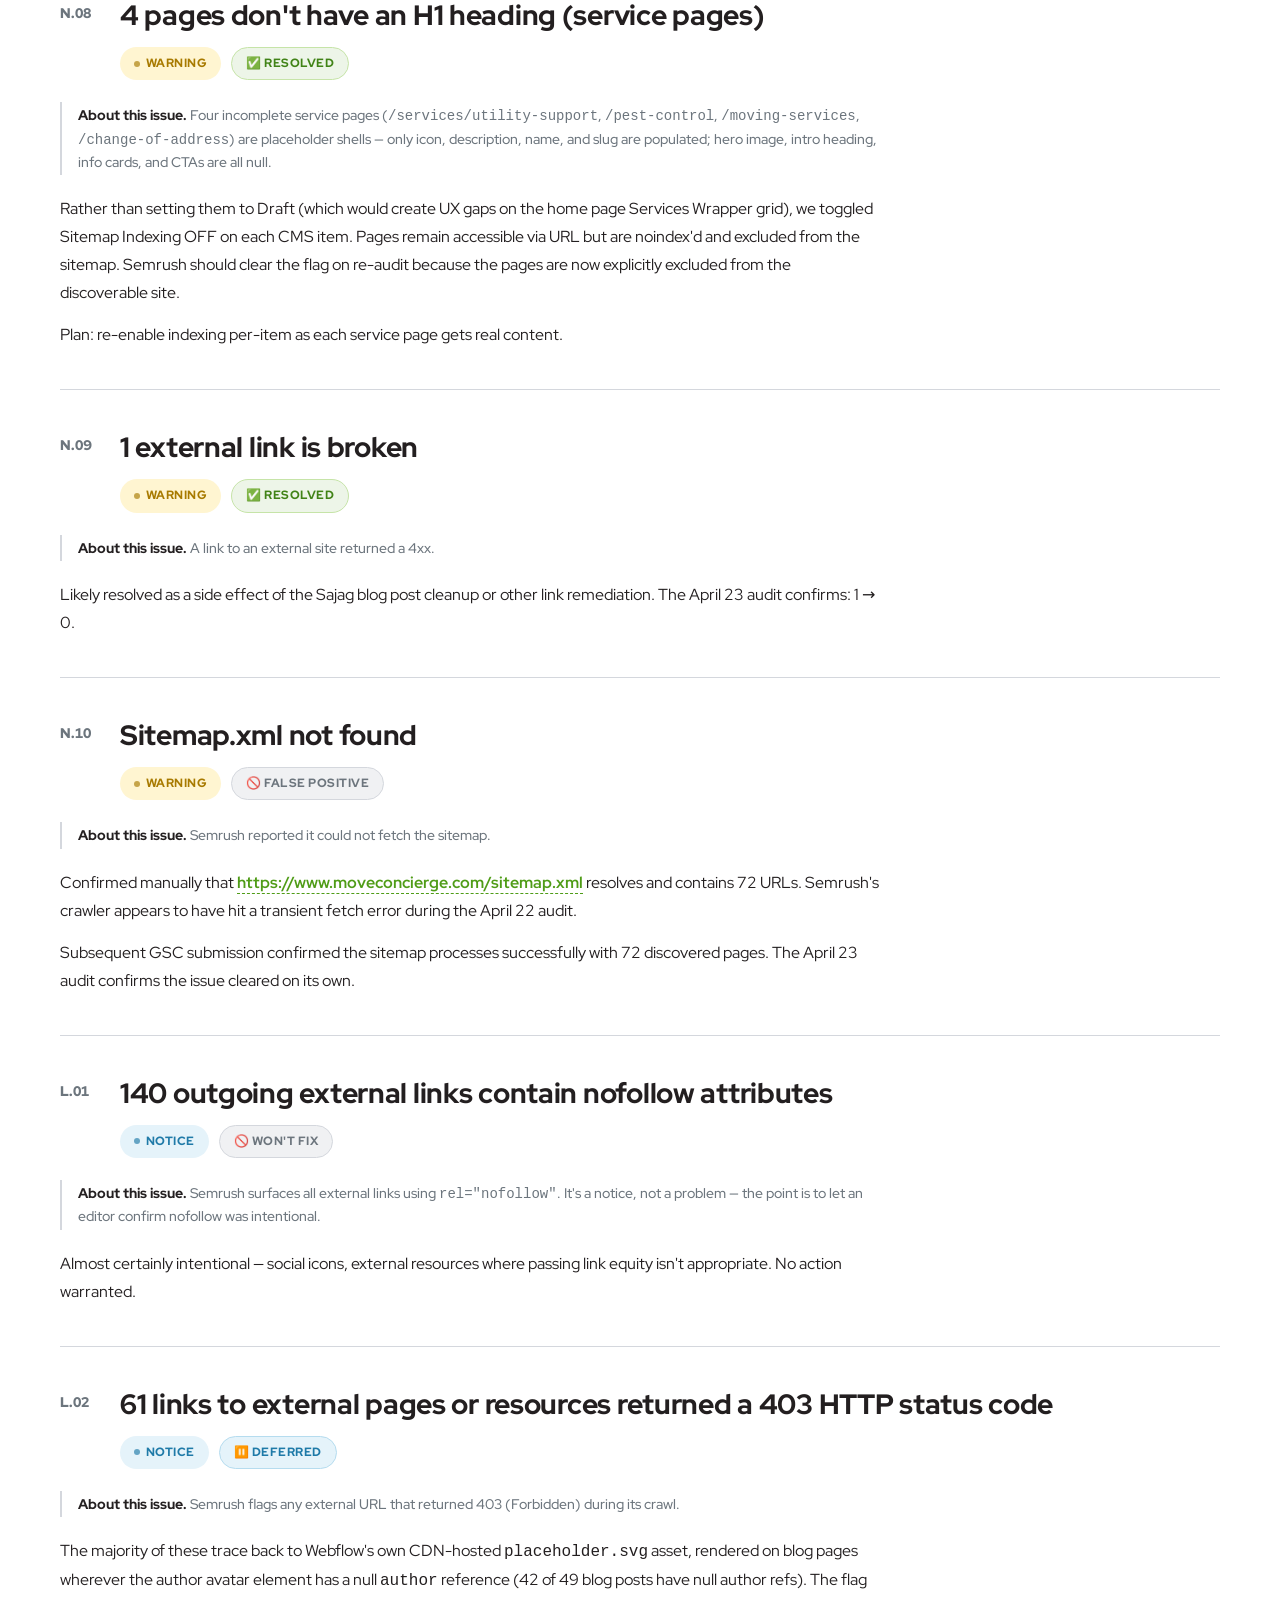
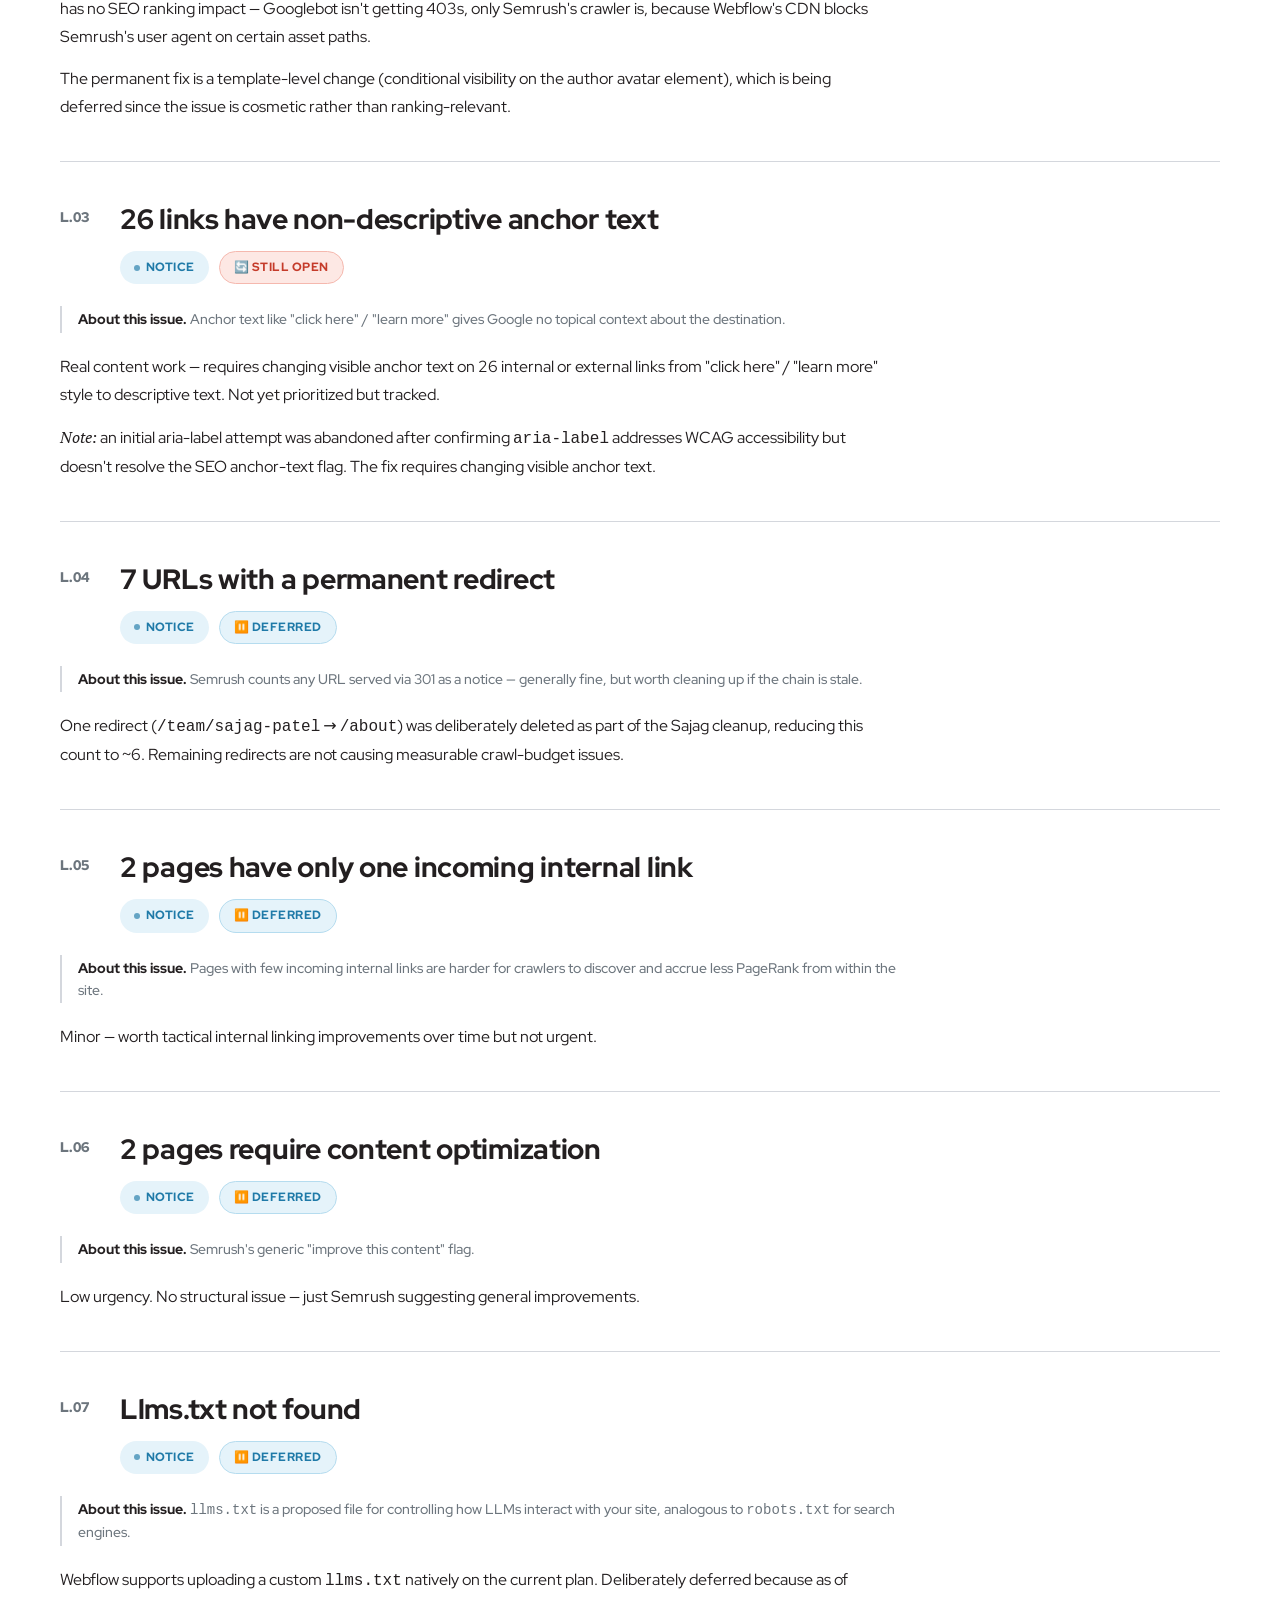
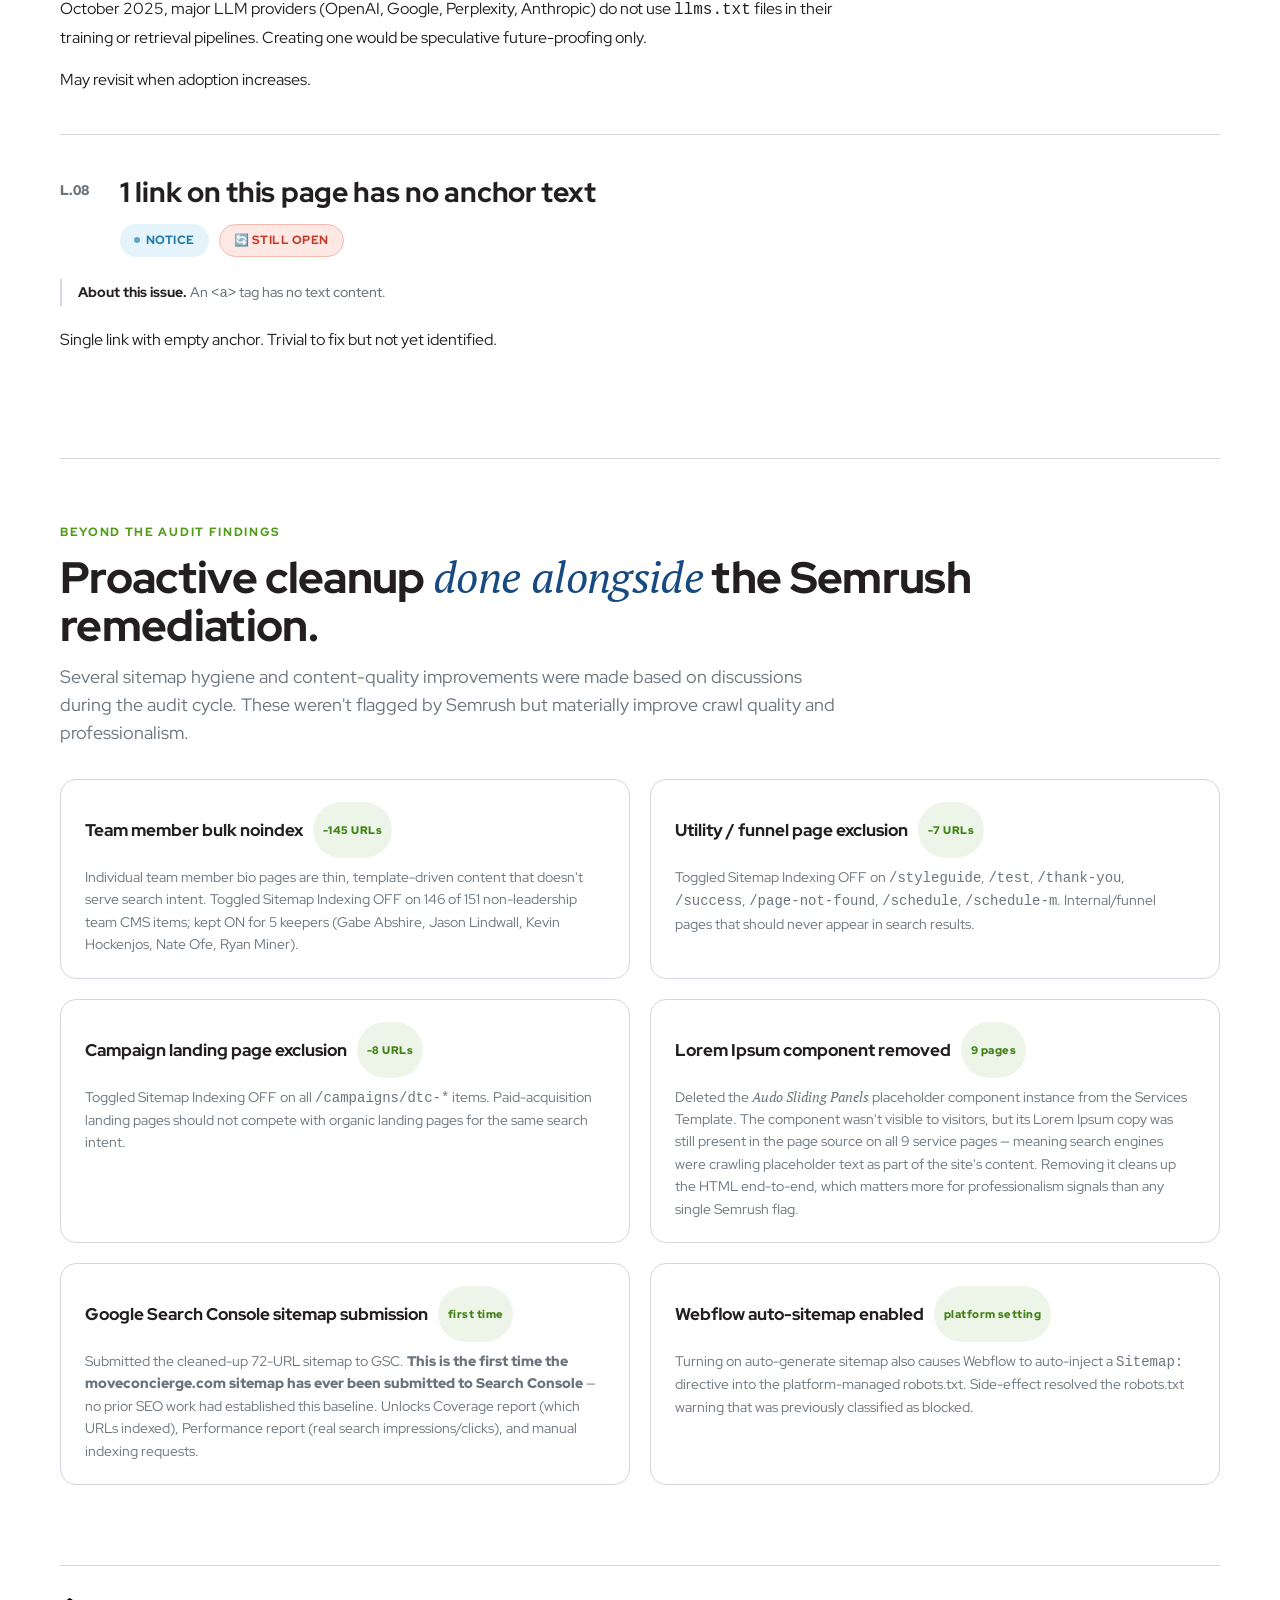
==== commit 2c4792d4: "Make Site Health the sole standout hero - Grid changed from 3-col to 2-col so hero can dominate with" ====
--- a/index.html
+++ b/index.html
@@ -146,7 +146,7 @@
 /* Headline metric cards                                               */
 /* ------------------------------------------------------------------ */
 .headline-grid {
-  display: grid; grid-template-columns: repeat(3, 1fr);
+  display: grid; grid-template-columns: repeat(2, 1fr);
   gap: 20px; margin-bottom: 24px;
 }
 .headline-card {
@@ -158,11 +158,12 @@
   overflow: hidden;
 }
 .headline-card.hero {
-  grid-column: span 3;
+  grid-column: span 2;
   background: linear-gradient(135deg, #164a80 0%, #0f3660 100%);
   border: none;
   color: #fff;
-  padding: 36px 40px;
+  padding: 44px 48px;
+  box-shadow: 0 10px 30px rgba(22, 74, 128, 0.18);
 }
 .headline-card.hero .label {
   color: #9cc0e9;
@@ -188,7 +189,7 @@
   font-variant-numeric: tabular-nums;
   letter-spacing: -0.02em;
 }
-.headline-card.hero .before-after .num { font-size: 72px; }
+.headline-card.hero .before-after .num { font-size: 96px; }
 .headline-card .before-after .num.was {
   color: var(--tertiary-colors--medium-gray);
   text-decoration: line-through;
@@ -196,7 +197,7 @@
   text-decoration-color: #f86751;
   font-size: 36px;
 }
-.headline-card.hero .before-after .num.was { font-size: 48px; }
+.headline-card.hero .before-after .num.was { font-size: 60px; }
 .headline-card .before-after .arrow {
   font-size: 28px; font-weight: 900;
   color: var(--secondary-colors--leaf-green);
@@ -578,6 +579,8 @@
   .section-head h2 { font-size: 32px; }
   .headline-grid { grid-template-columns: 1fr; }
   .headline-card.hero { grid-column: span 1; }
+  .headline-card.hero .before-after .num { font-size: 72px; }
+  .headline-card.hero .before-after .num.was { font-size: 44px; }
   .status-strip { grid-template-columns: repeat(2, 1fr); }
   .wins-grid { grid-template-columns: 1fr 1fr; }
   .narrative { grid-template-columns: 1fr; gap: 32px; }
@@ -684,7 +687,7 @@
       <p class="blurb">Semrush's headline score, weighted across Errors, Warnings, and Notices — the single number that summarizes overall site quality. Moved 17 points over three weeks: 77% at the April 2 baseline, 82% at the April 22 mid-point, 94% on April 23.</p>
     </div>
 
-    <div class="headline-card hero">
+    <div class="headline-card">
       <div class="label">Errors — the highest-severity Semrush findings</div>
       <div class="before-after">
         <span class="num was">9</span>
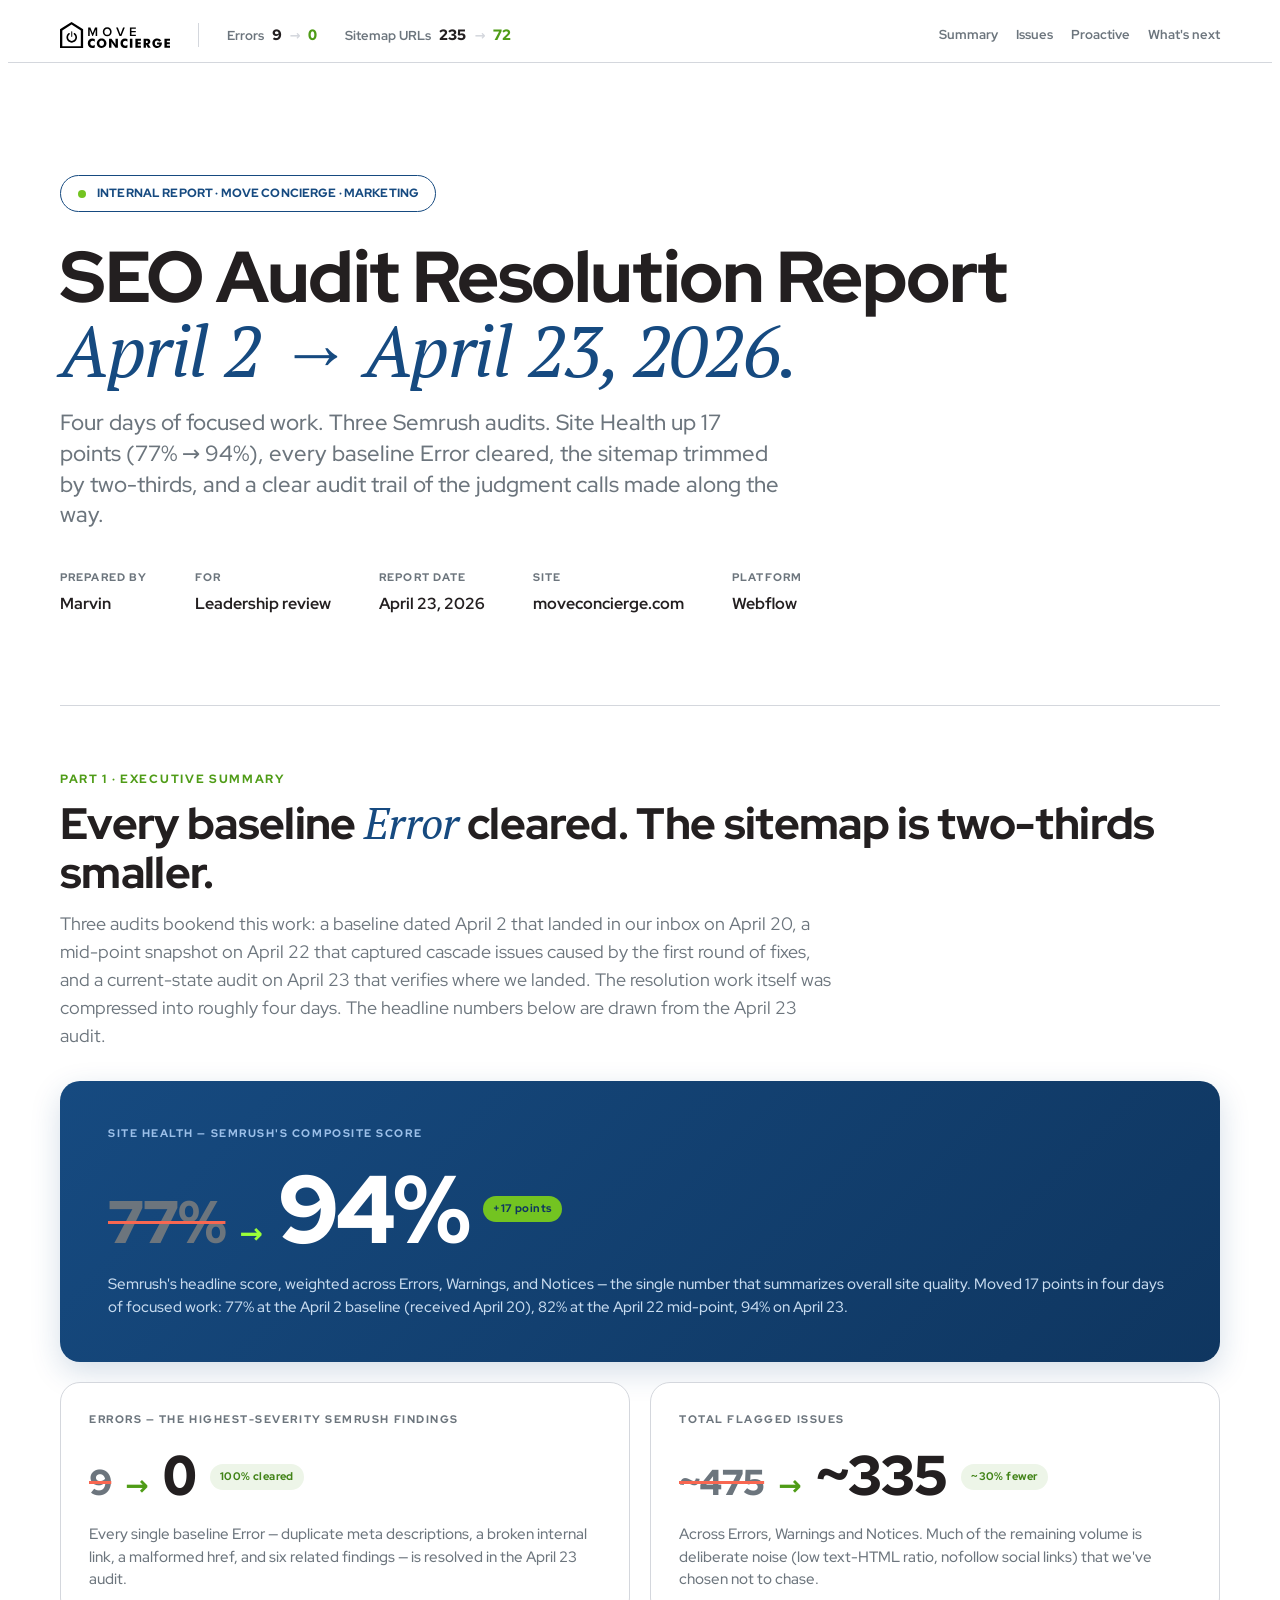
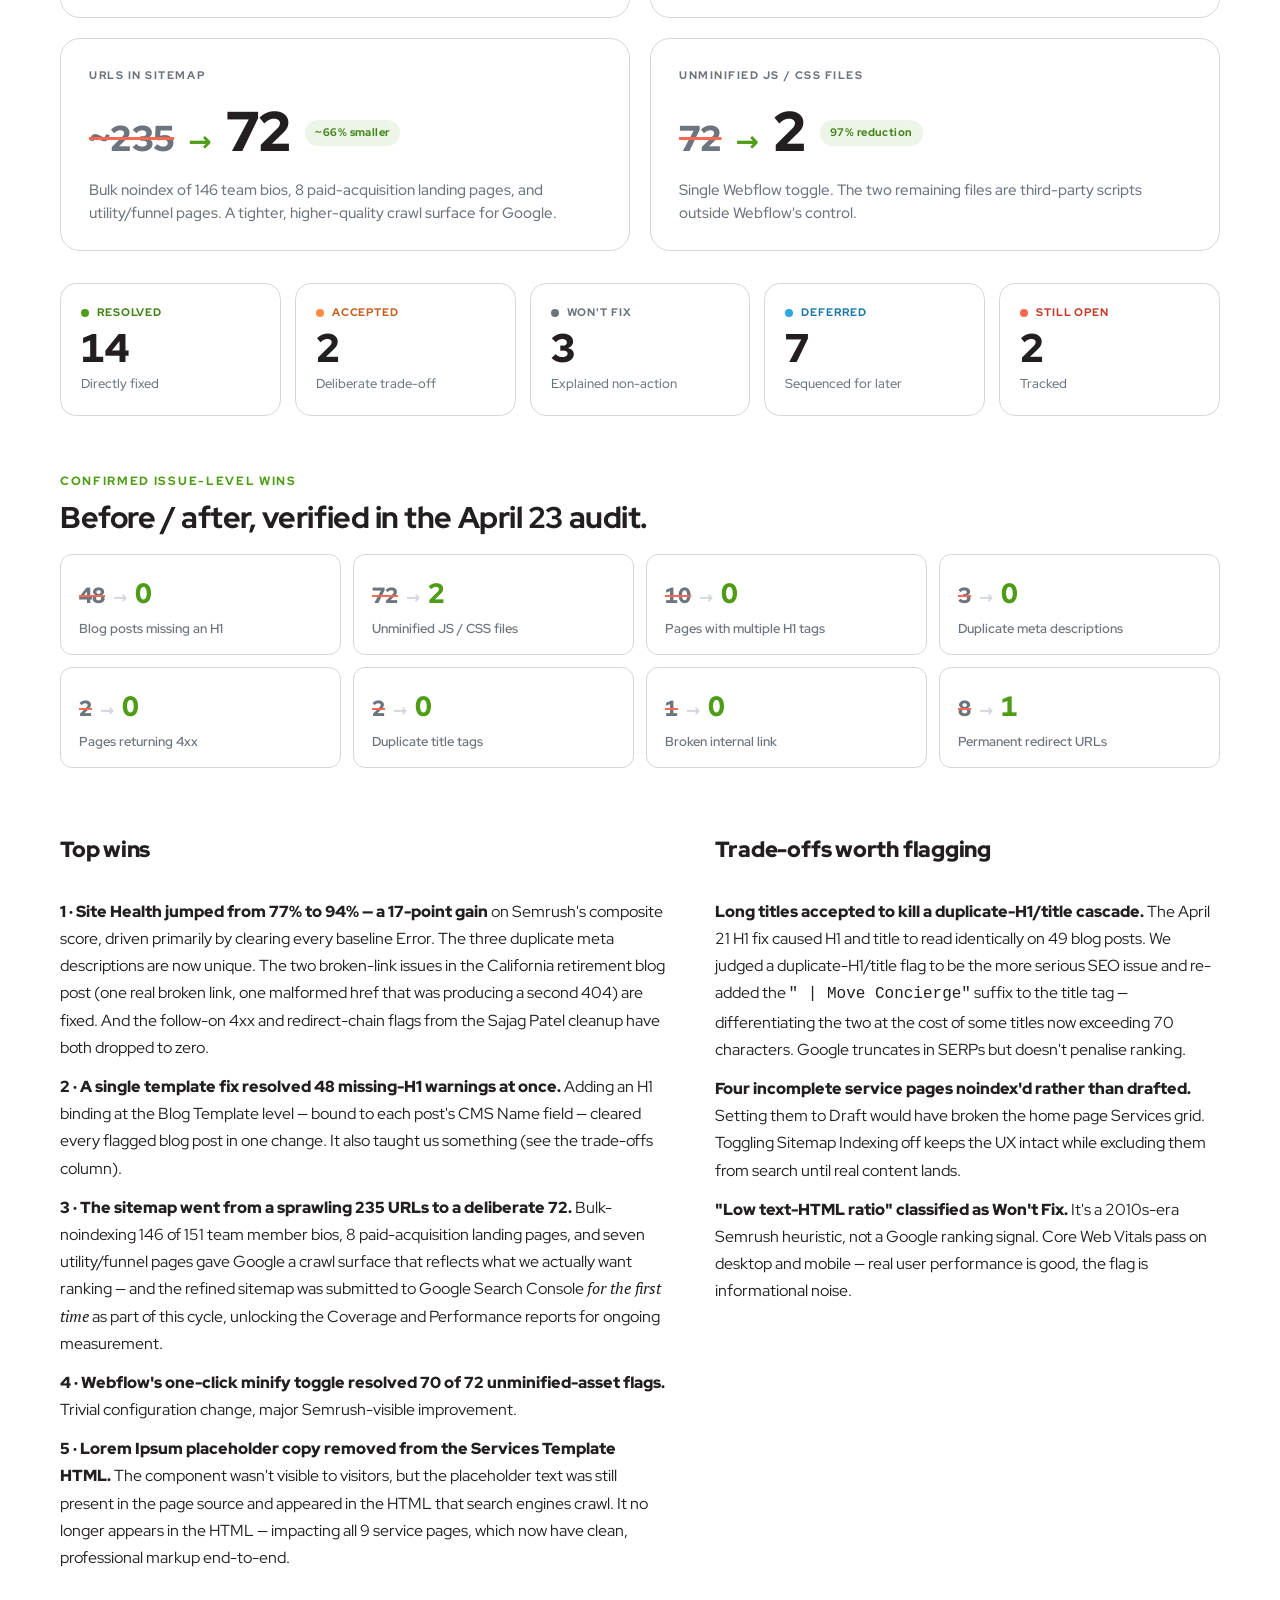
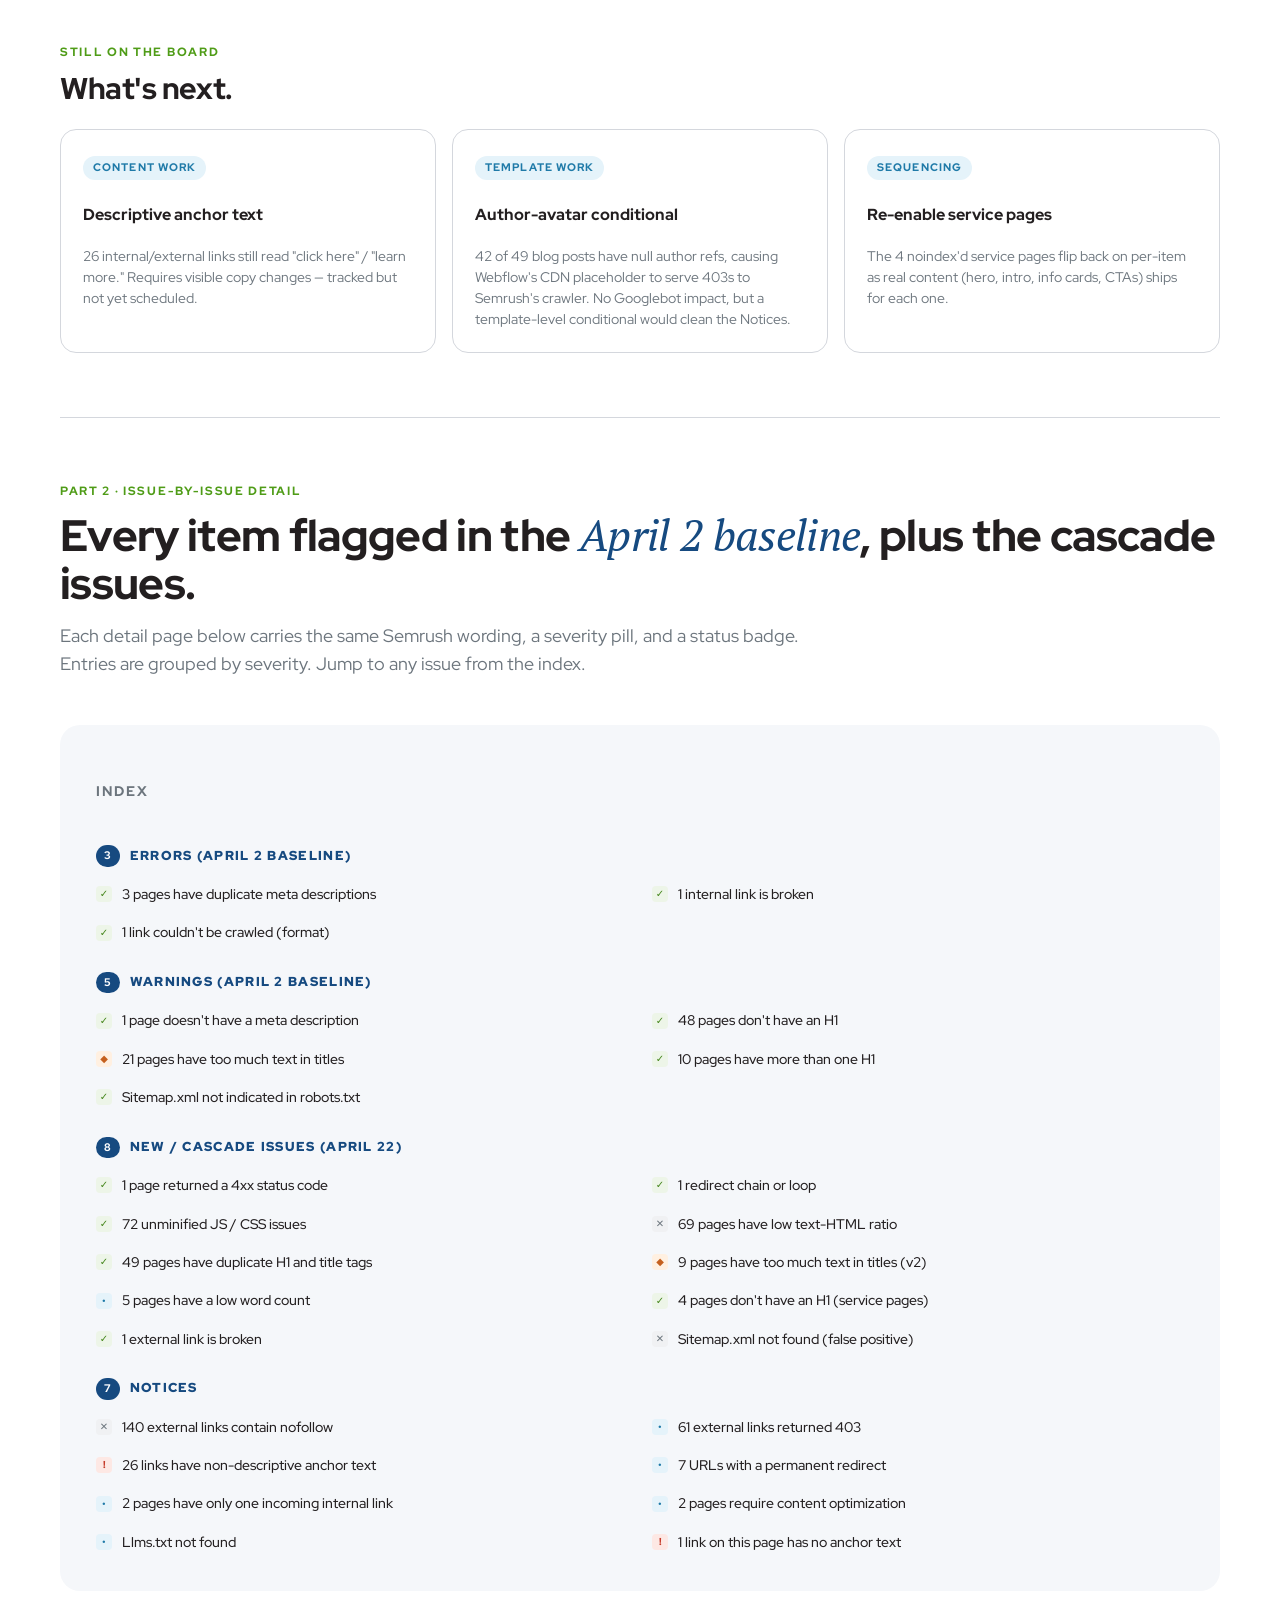
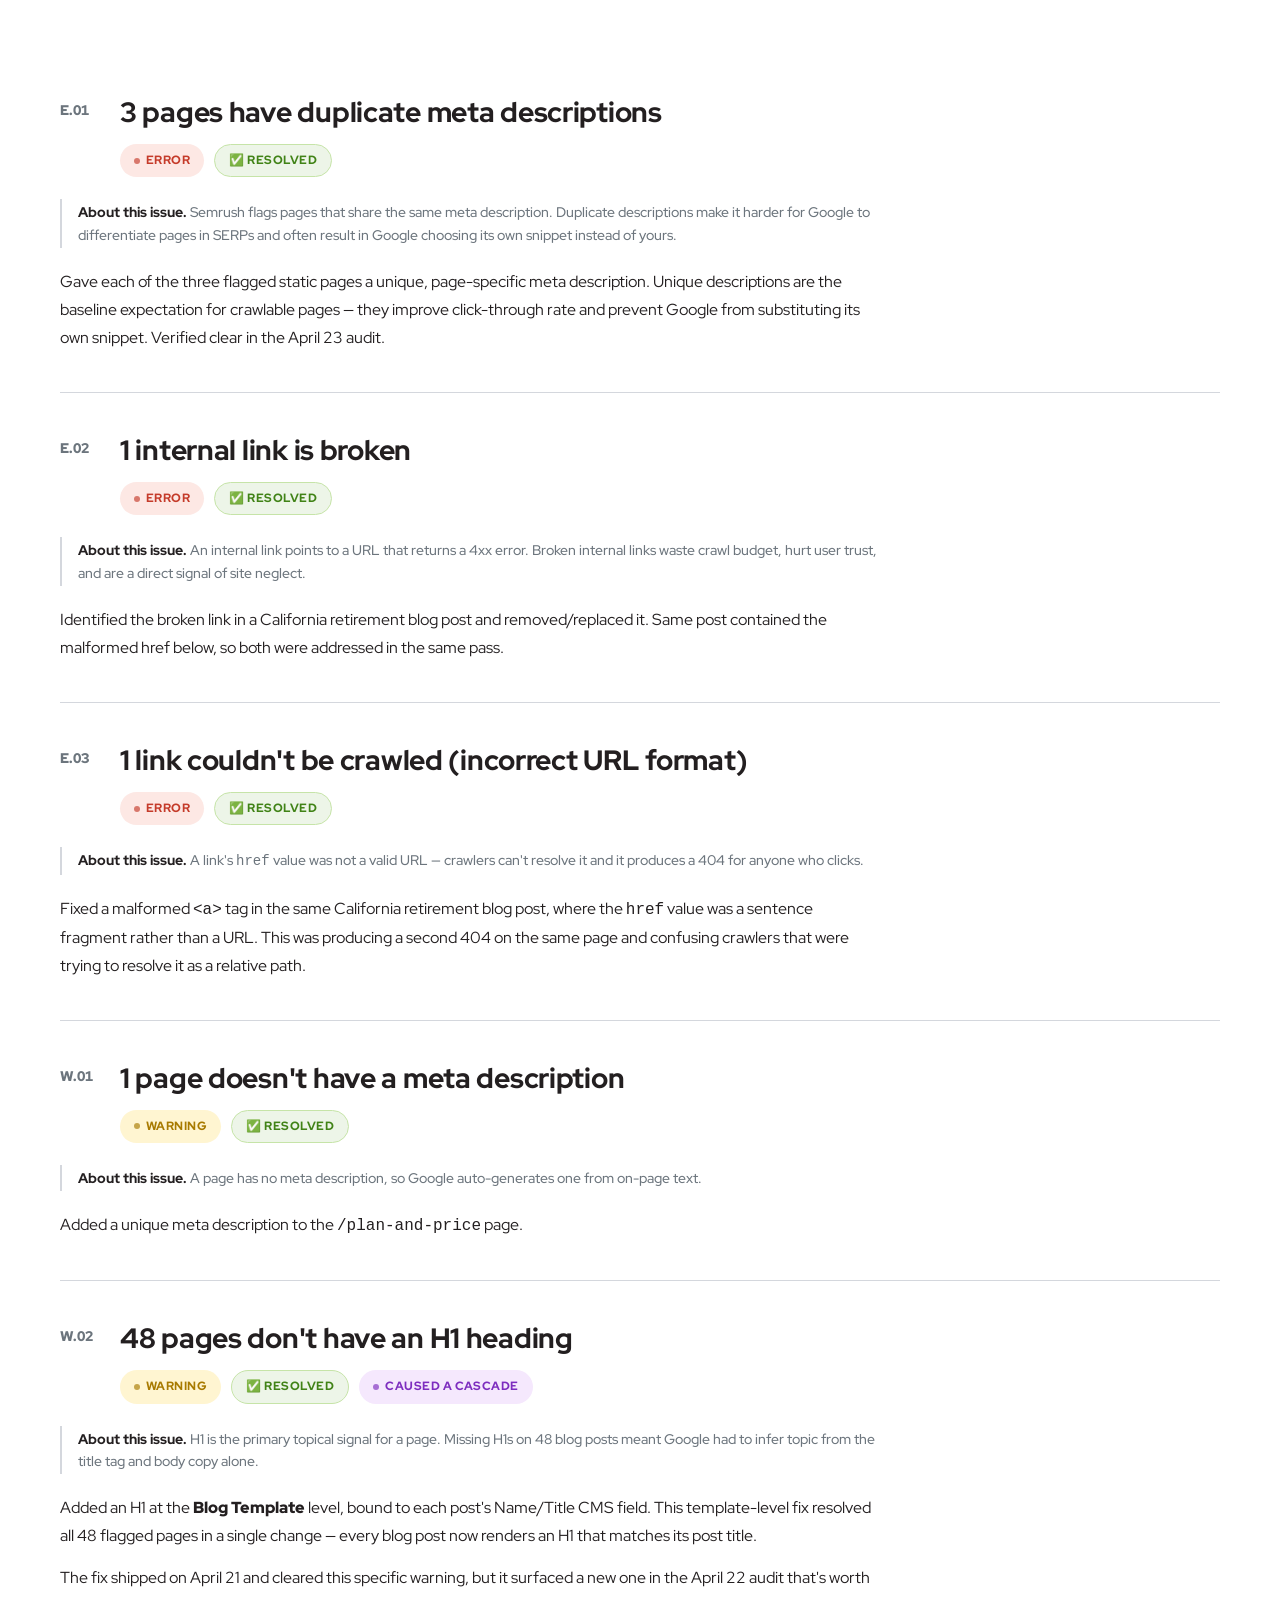
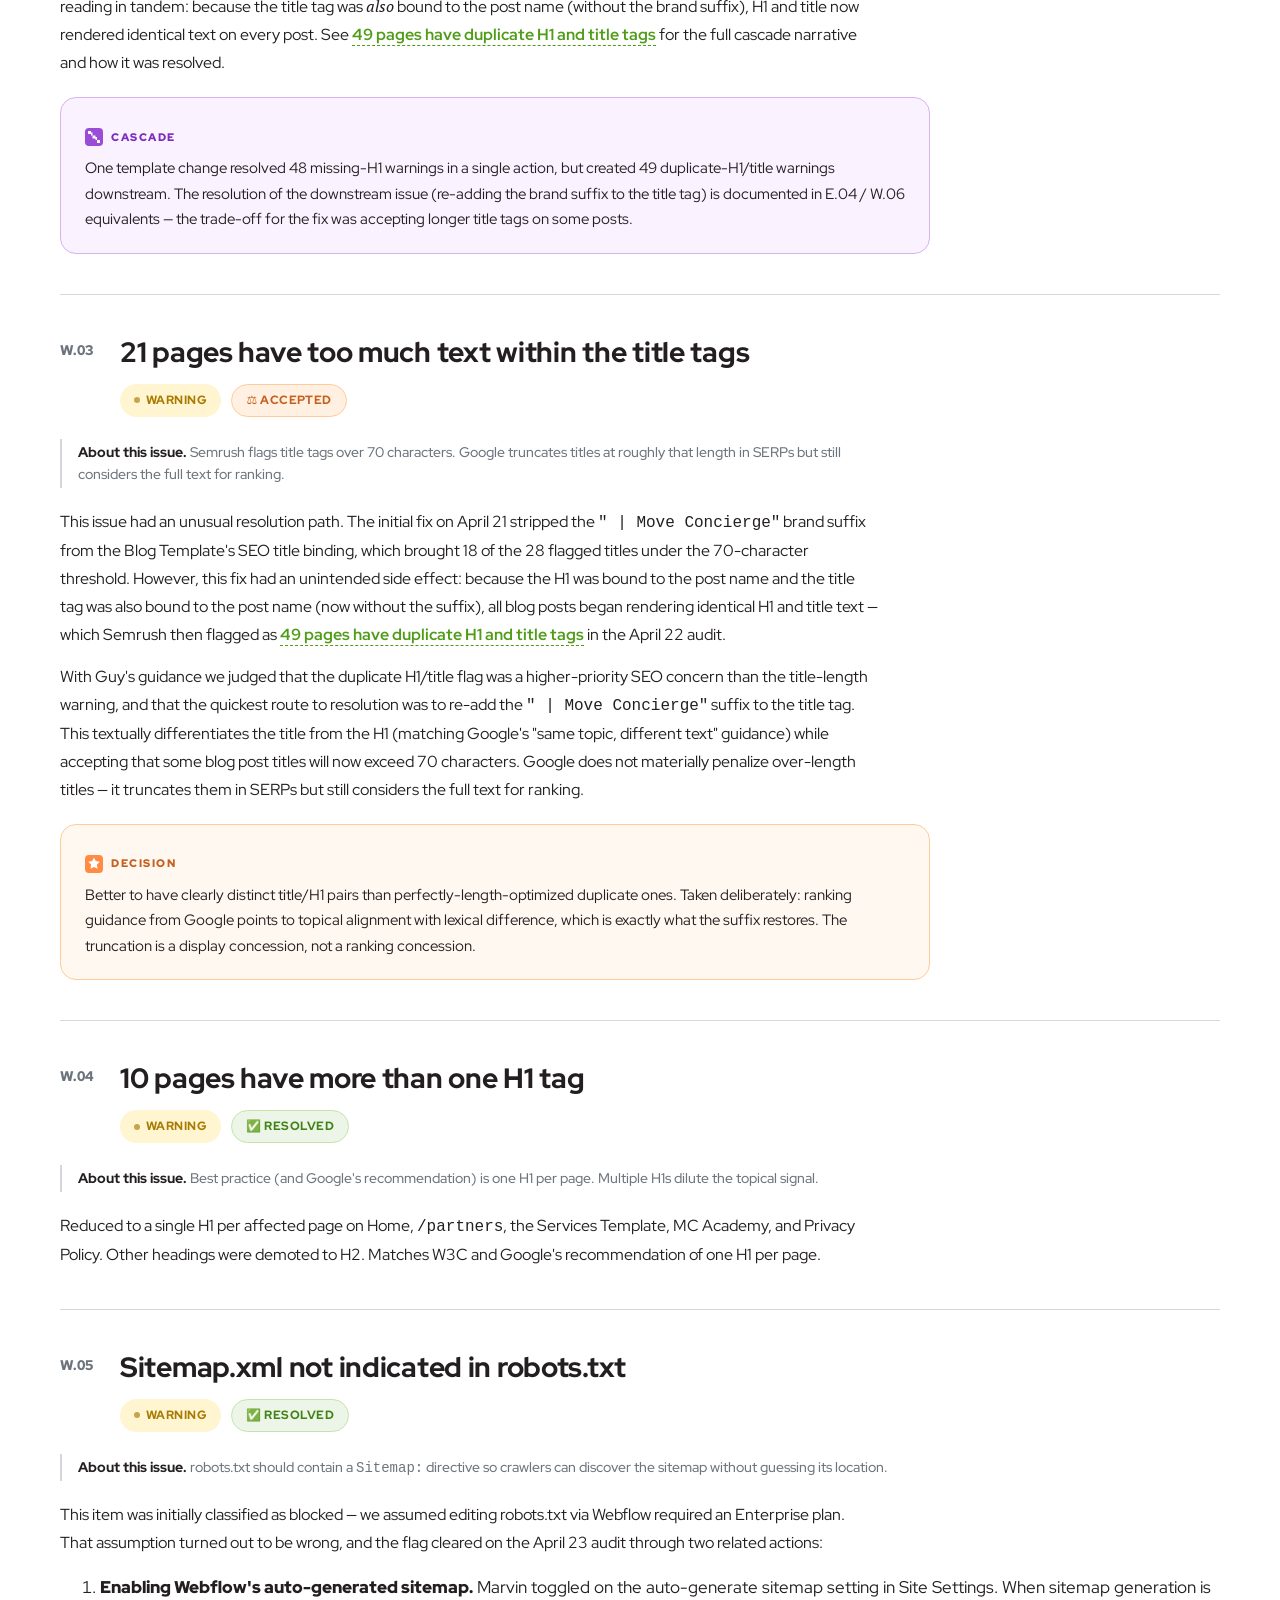
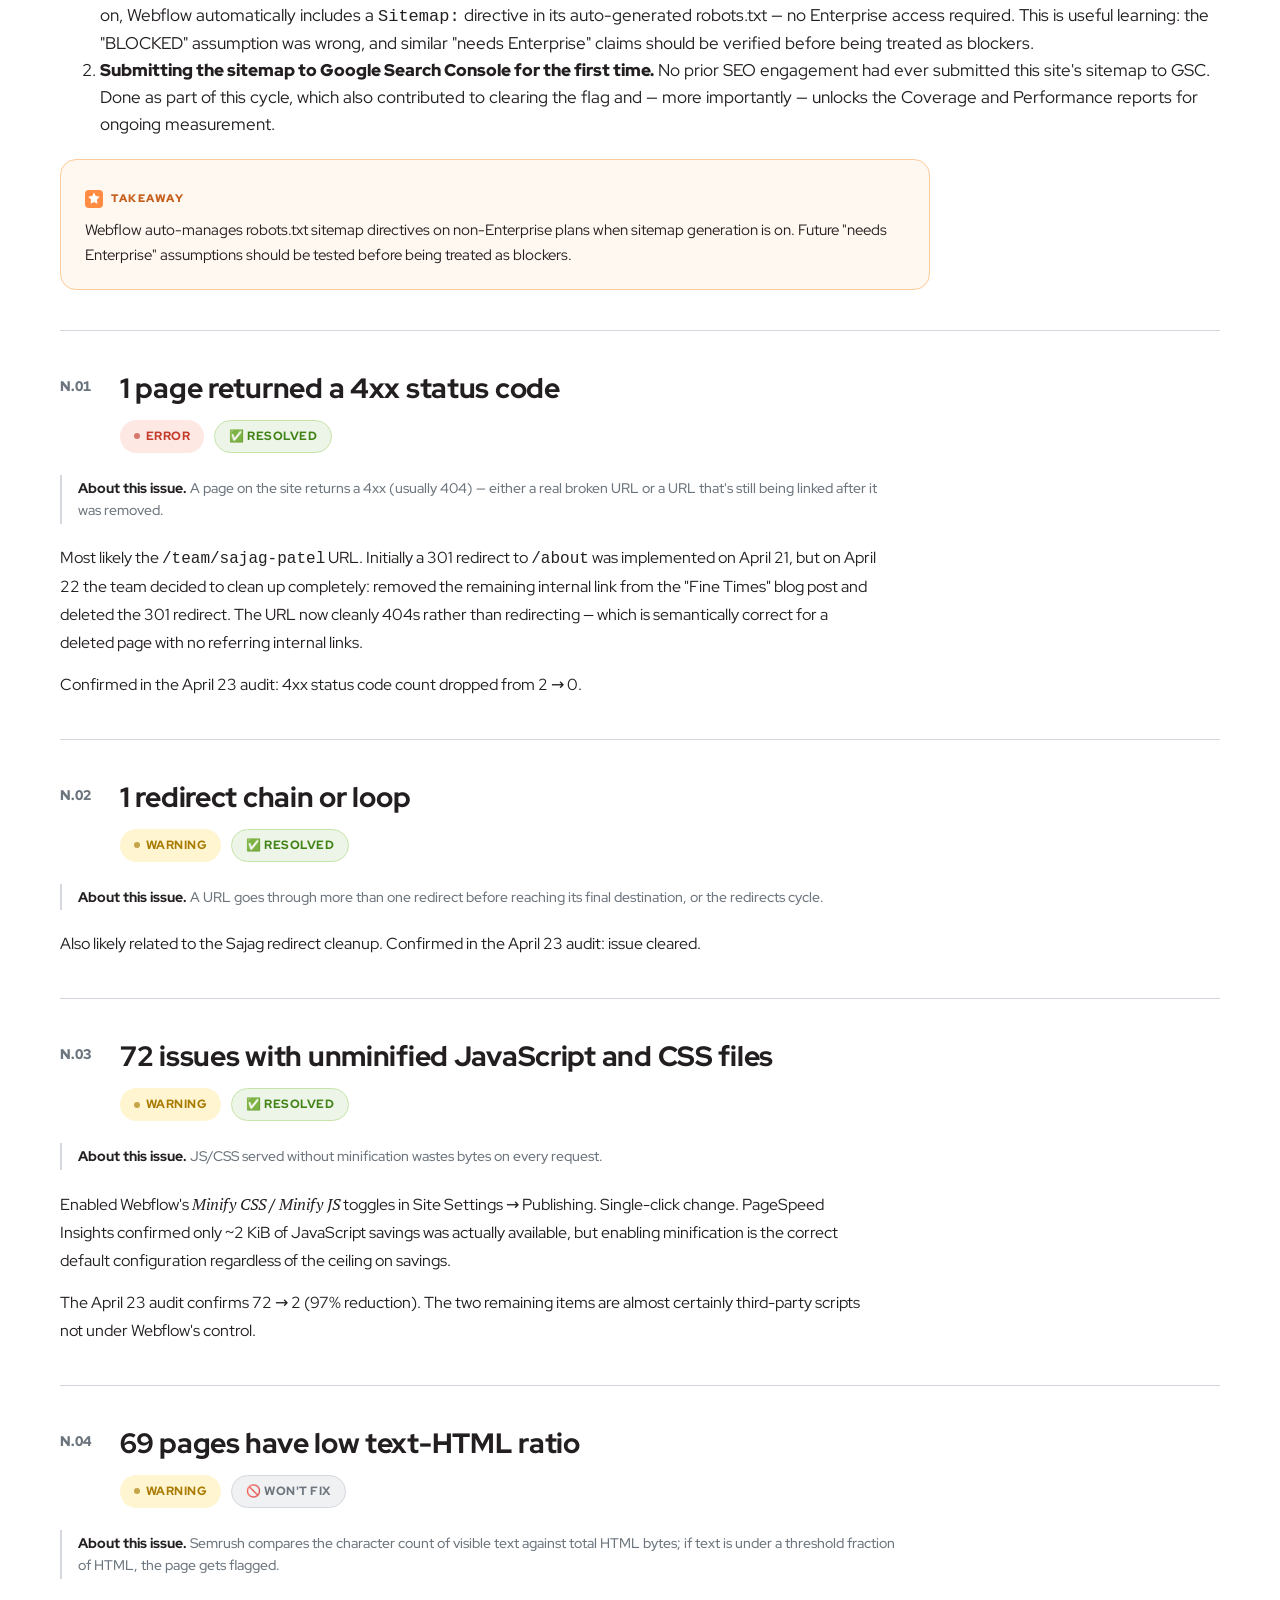
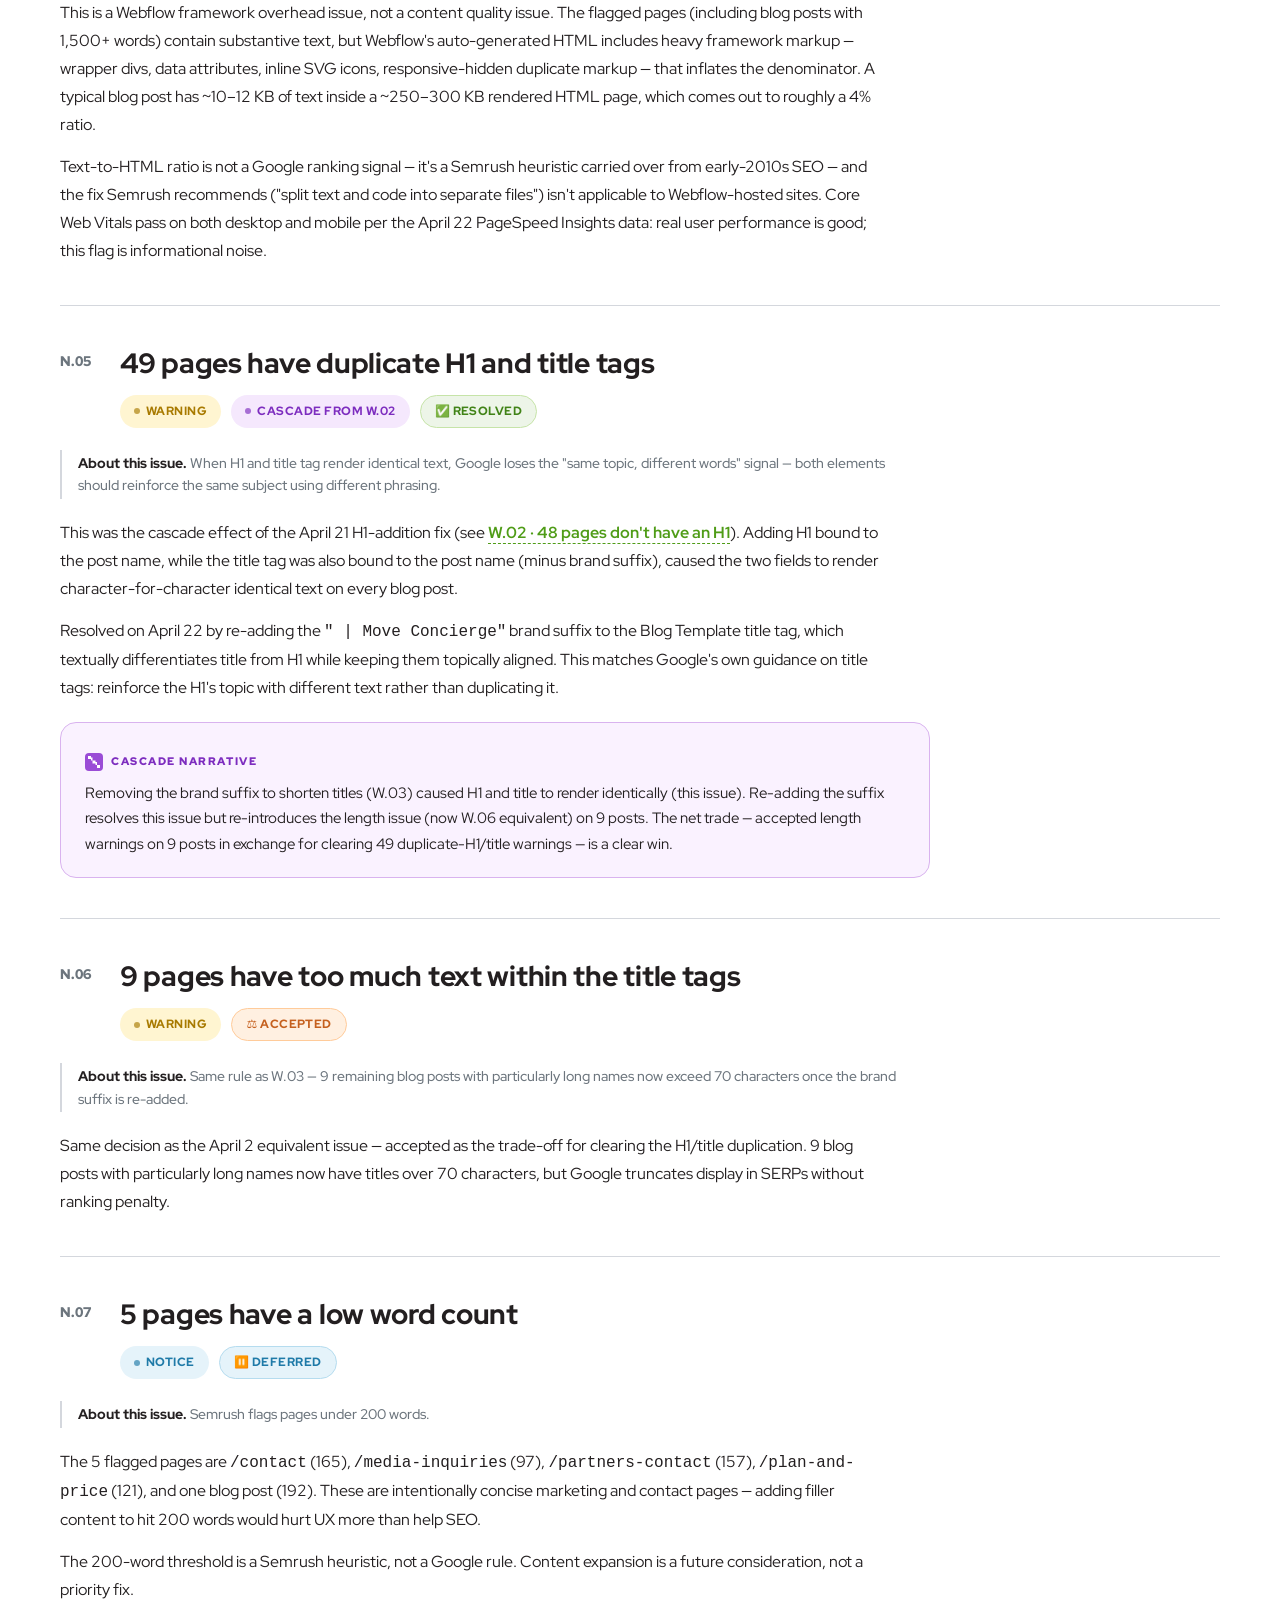
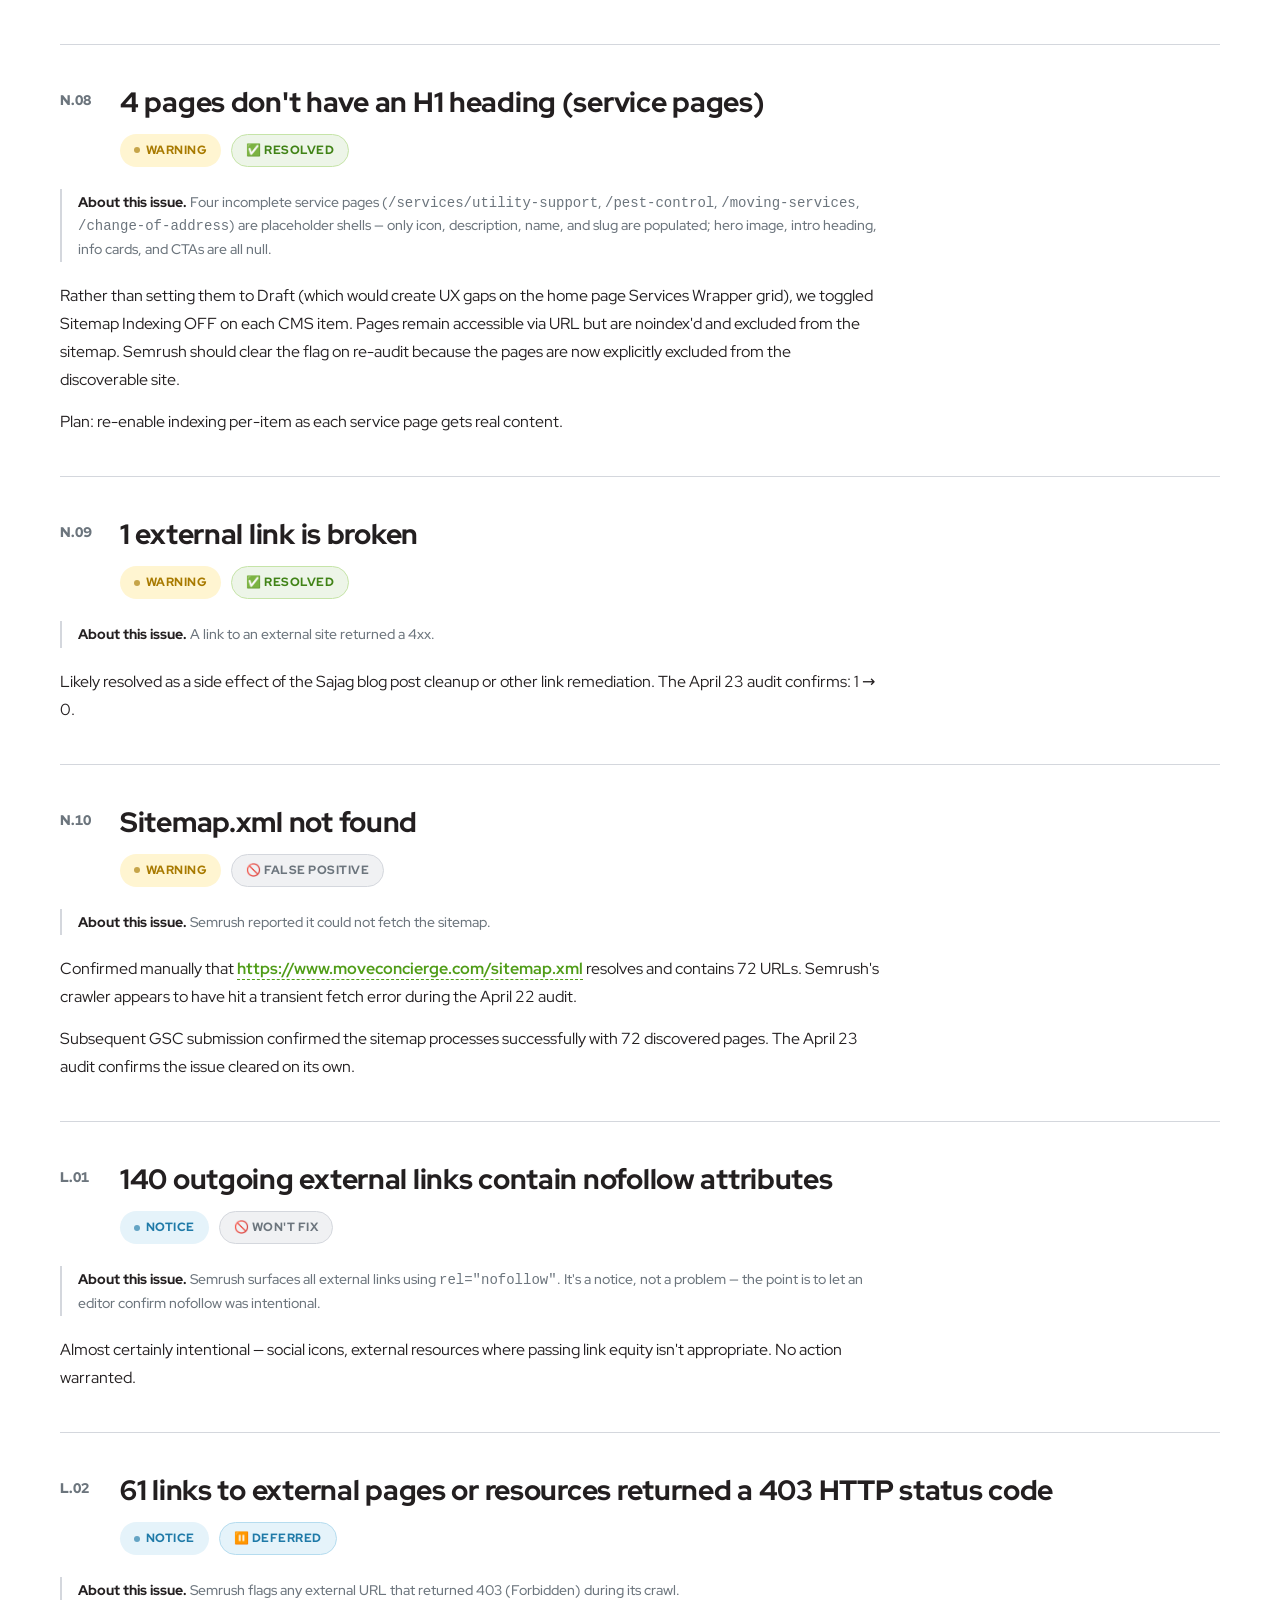
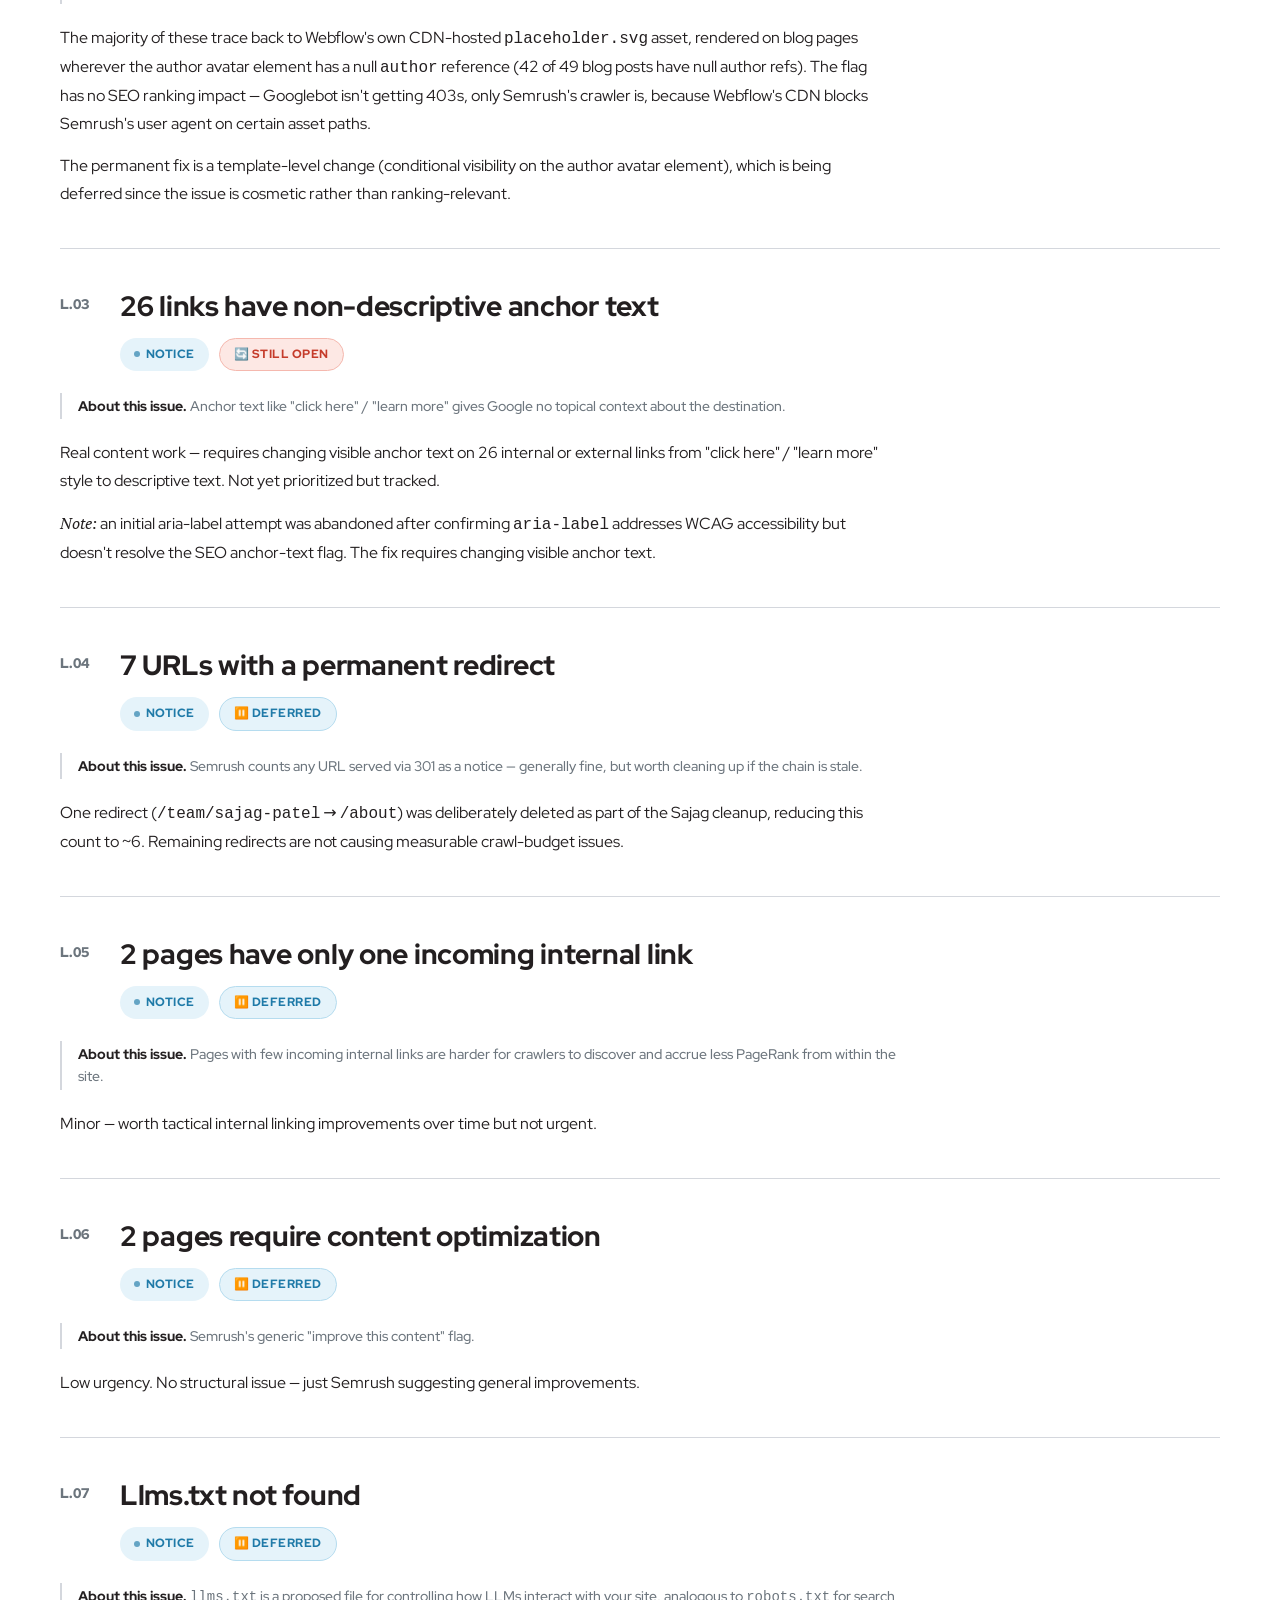
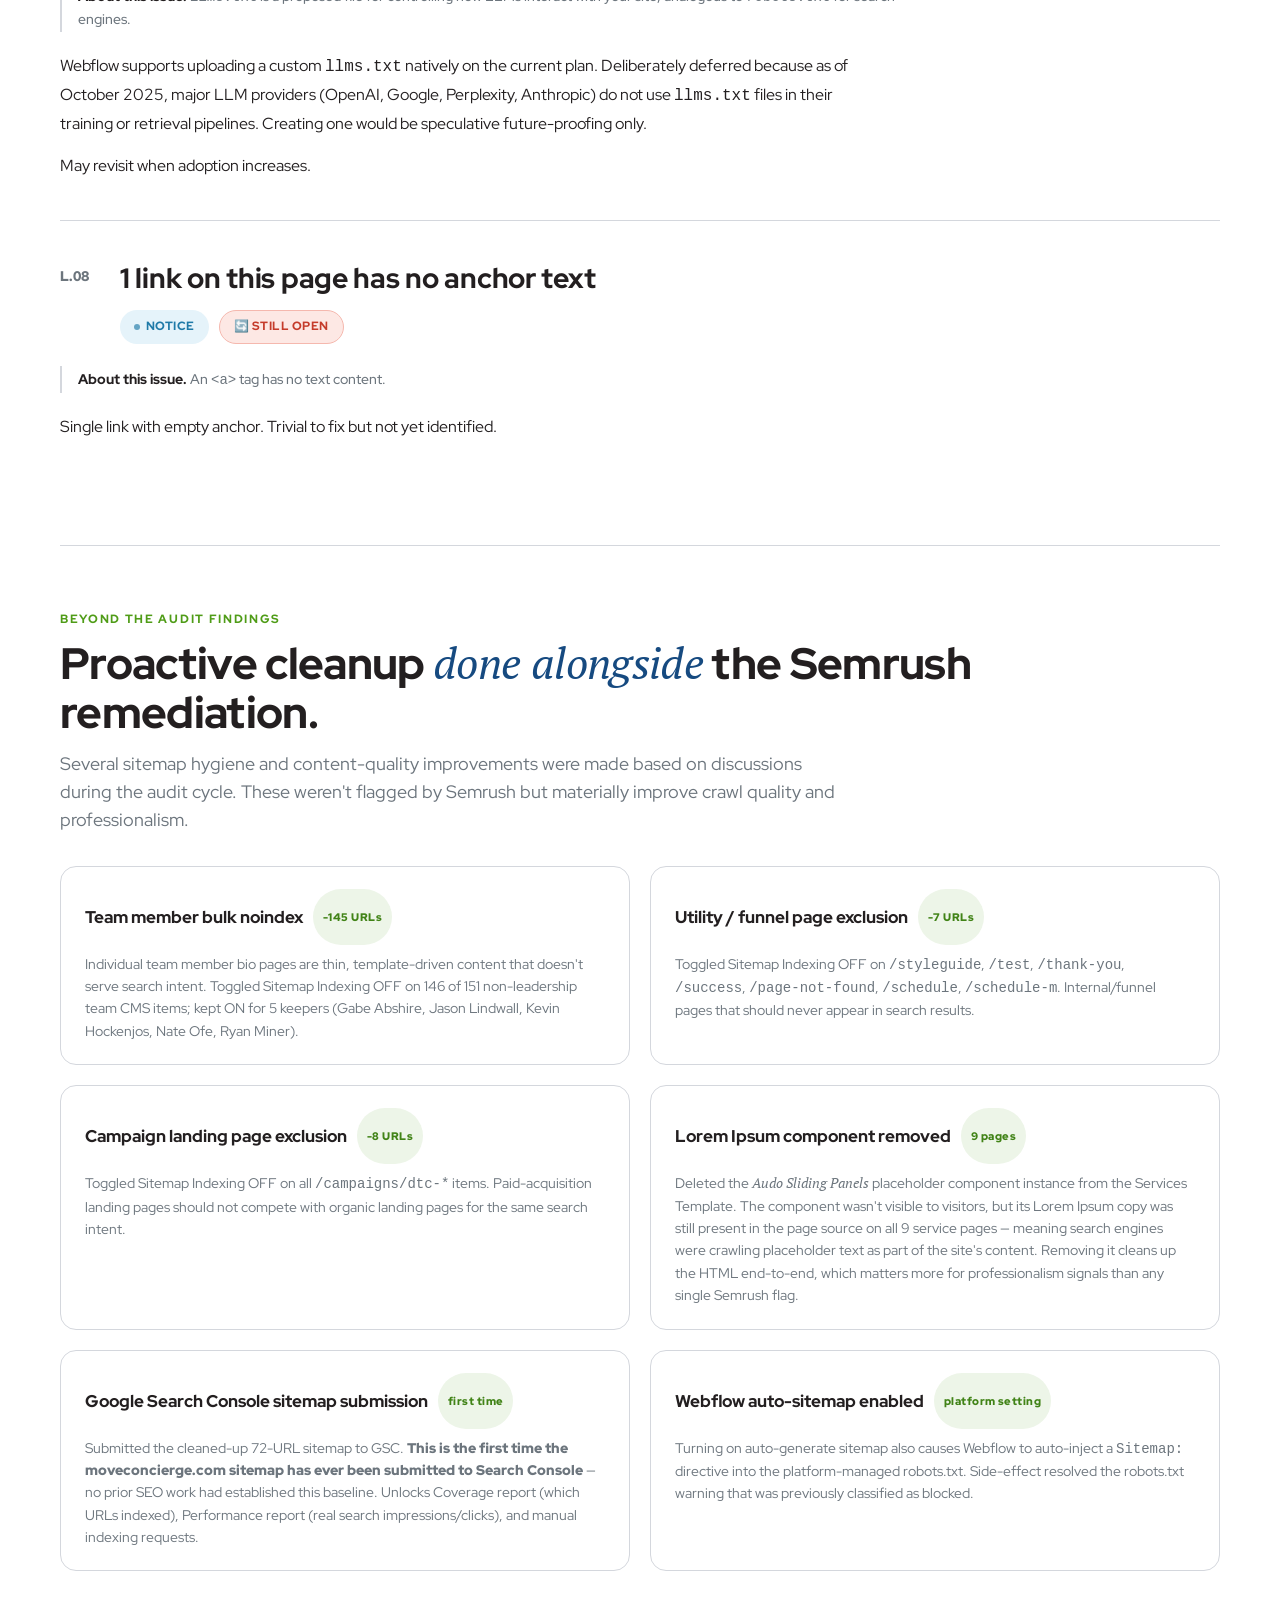
==== commit 3ae76dc8: "Reframe timeline: 4 days of work, not 3 weeks The April 2 baseline report landed on April 20, so the" ====
--- a/index.html
+++ b/index.html
@@ -652,7 +652,7 @@
     Internal report · Move Concierge · Marketing
   </div>
   <h1>SEO Audit Resolution Report<br/><em>April 2 → April 23, 2026.</em></h1>
-  <p class="sub">Three weeks. Three Semrush audits. Site Health up 17 points (77% → 94%), every baseline Error cleared, the sitemap trimmed by two-thirds, and a clear audit trail of the judgment calls made along the way.</p>
+  <p class="sub">Four days of focused work. Three Semrush audits. Site Health up 17 points (77% → 94%), every baseline Error cleared, the sitemap trimmed by two-thirds, and a clear audit trail of the judgment calls made along the way.</p>
   <div class="meta">
     <div class="cell"><label>Prepared by</label><span>Marvin</span></div>
     <div class="cell"><label>For</label><span>Leadership review</span></div>
@@ -671,7 +671,7 @@
   <div class="section-head">
     <div class="kicker">Part 1 · Executive summary</div>
     <h2>Every baseline <em>Error</em> cleared. The sitemap is two-thirds smaller.</h2>
-    <p>Three audits bookend this work: a baseline on April 2, a mid-point snapshot on April 22 that captured cascade issues caused by the first round of fixes, and a current-state audit on April 23 that verifies where we landed. The headline numbers below are drawn from that April 23 audit.</p>
+    <p>Three audits bookend this work: a baseline dated April 2 that landed in our inbox on April 20, a mid-point snapshot on April 22 that captured cascade issues caused by the first round of fixes, and a current-state audit on April 23 that verifies where we landed. The resolution work itself was compressed into roughly four days. The headline numbers below are drawn from the April 23 audit.</p>
   </div>
 
   <!-- Headline metrics -->
@@ -684,7 +684,7 @@
         <span class="num">94%</span>
         <span class="delta">+17 points</span>
       </div>
-      <p class="blurb">Semrush's headline score, weighted across Errors, Warnings, and Notices — the single number that summarizes overall site quality. Moved 17 points over three weeks: 77% at the April 2 baseline, 82% at the April 22 mid-point, 94% on April 23.</p>
+      <p class="blurb">Semrush's headline score, weighted across Errors, Warnings, and Notices — the single number that summarizes overall site quality. Moved 17 points in four days of focused work: 77% at the April 2 baseline (received April 20), 82% at the April 22 mid-point, 94% on April 23.</p>
     </div>
 
     <div class="headline-card">
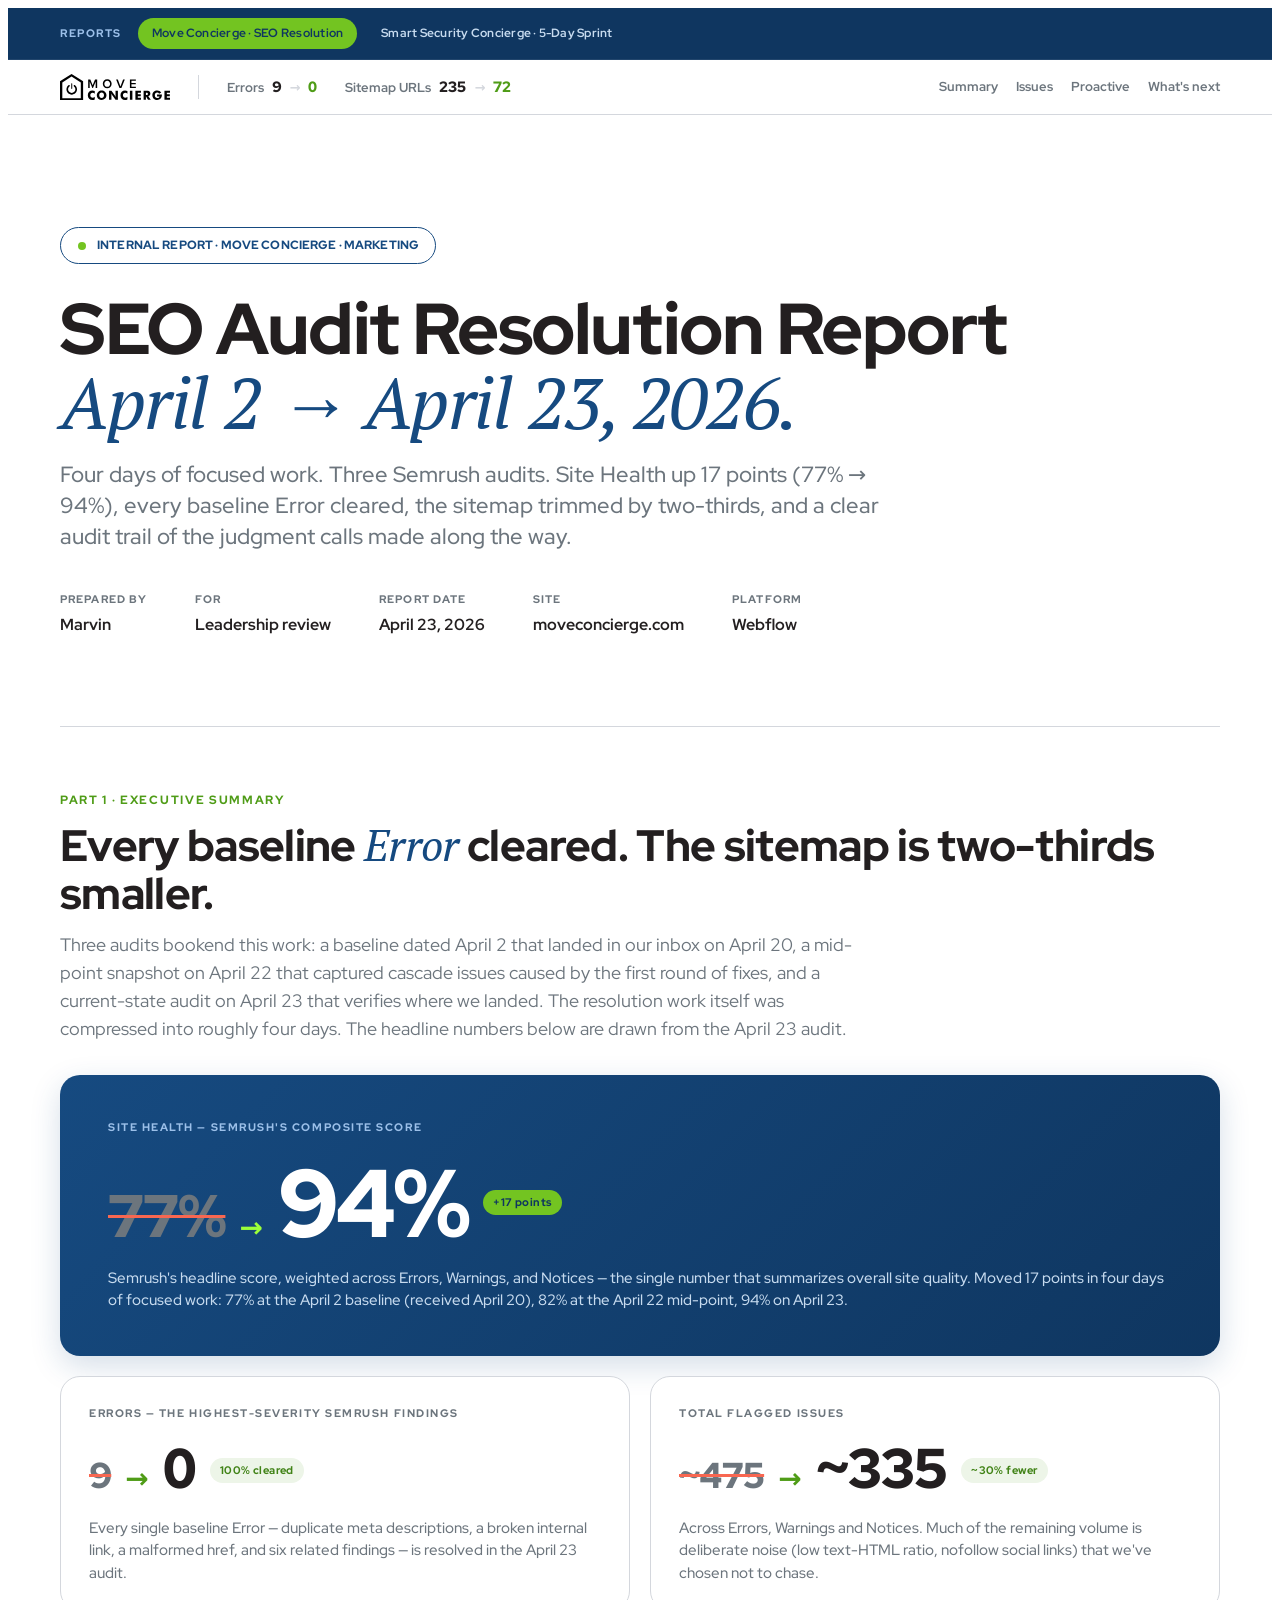
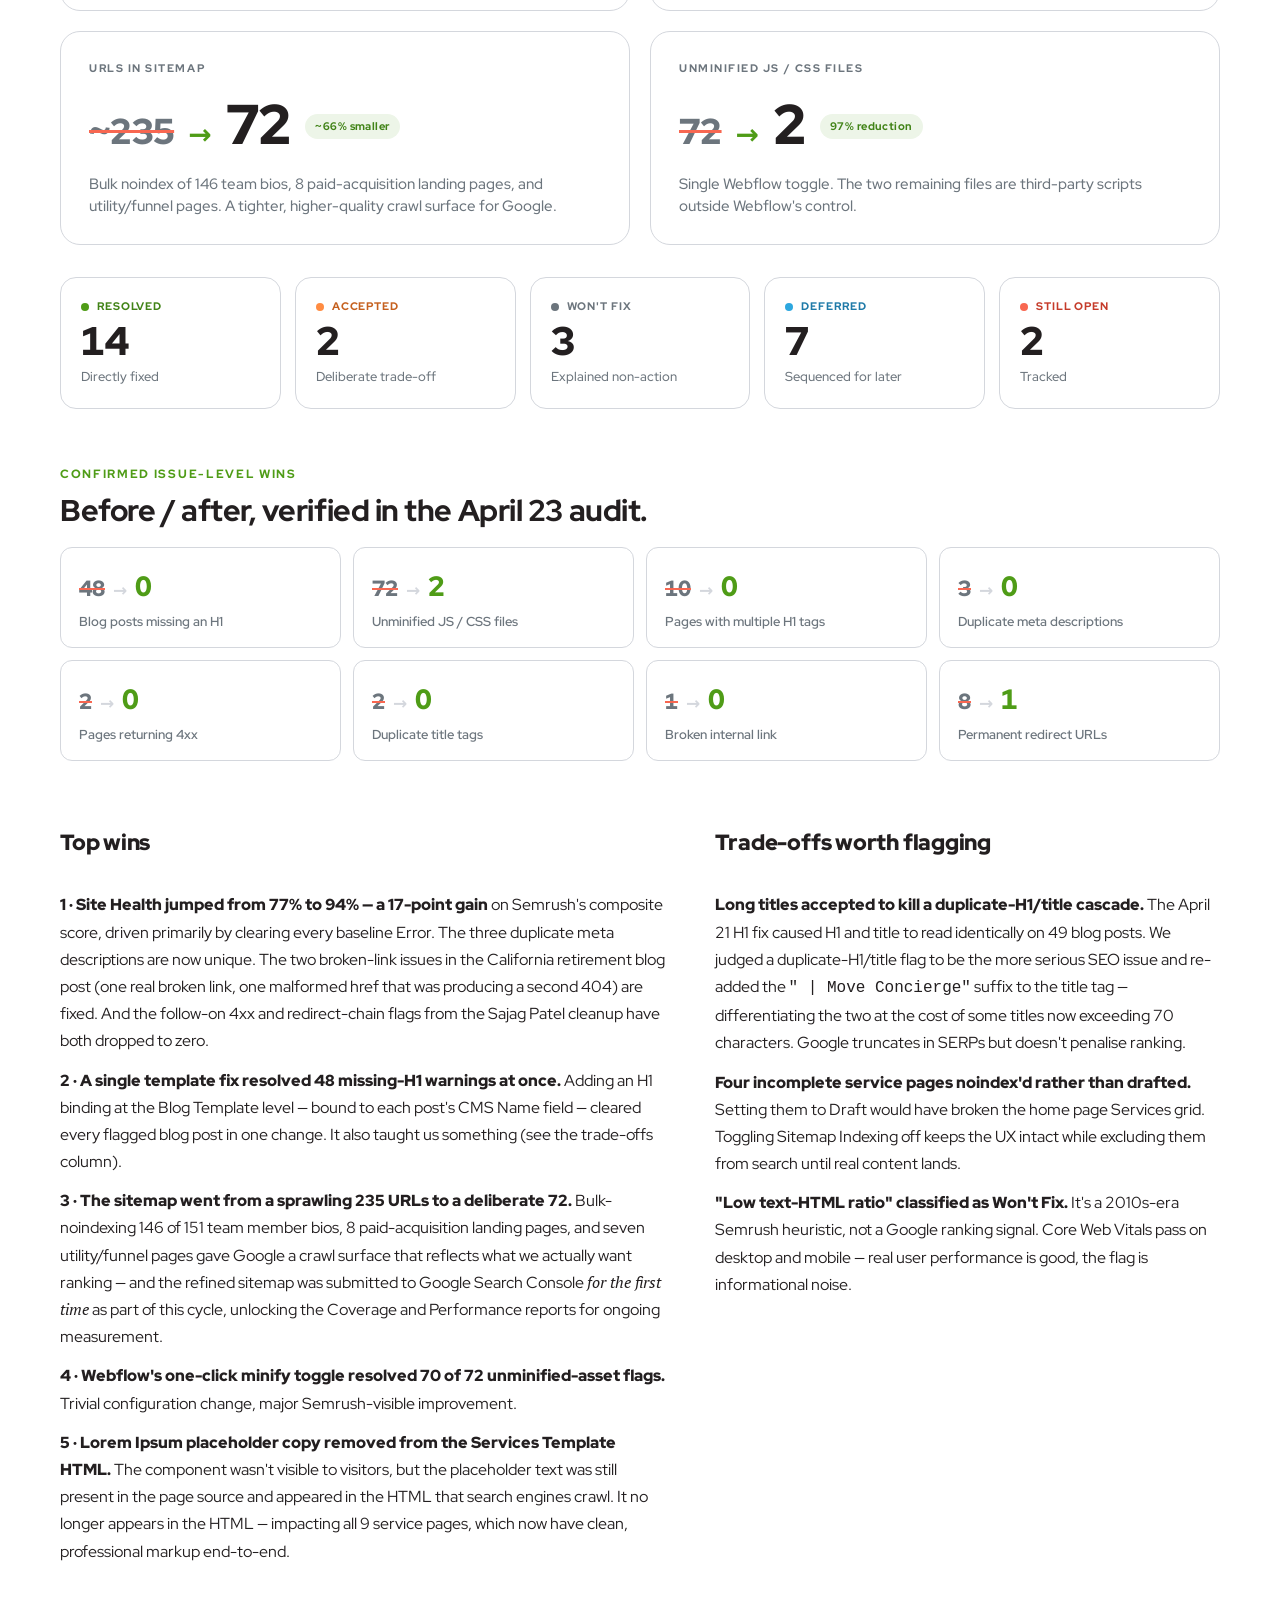
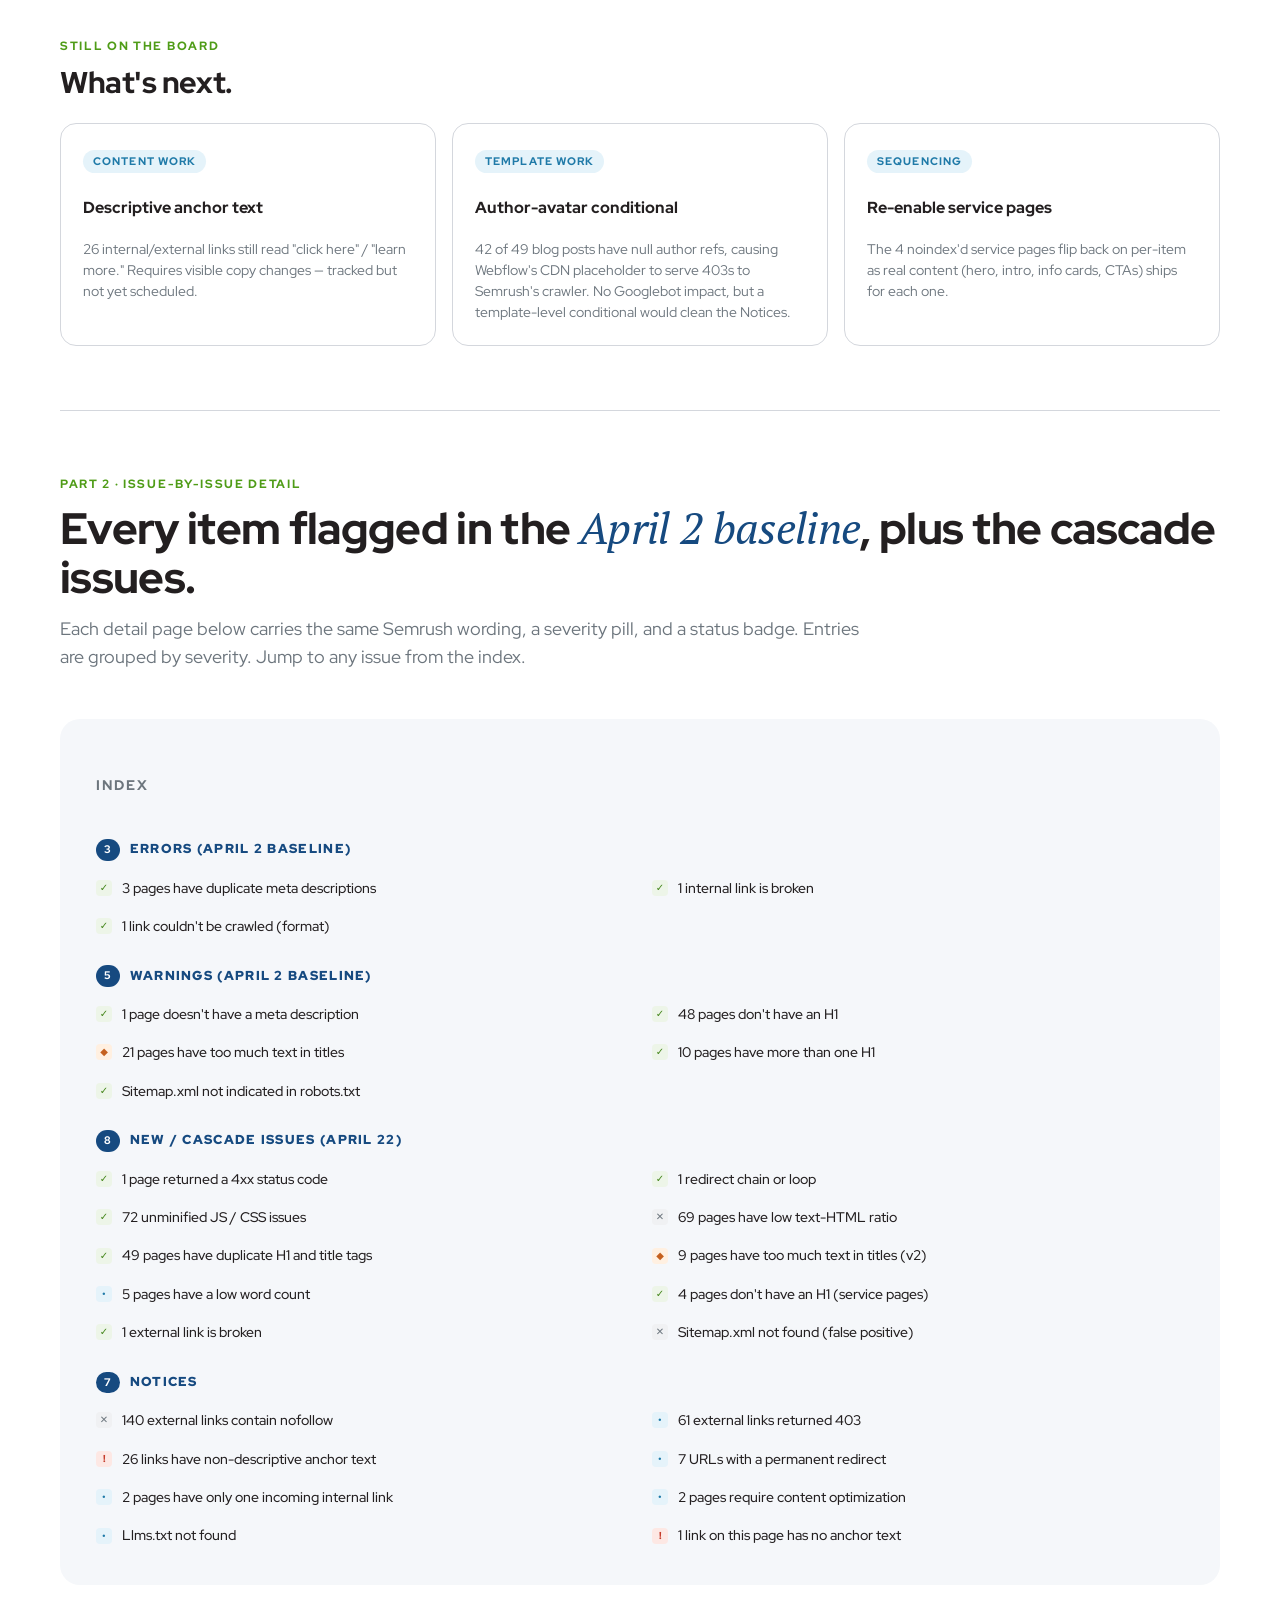
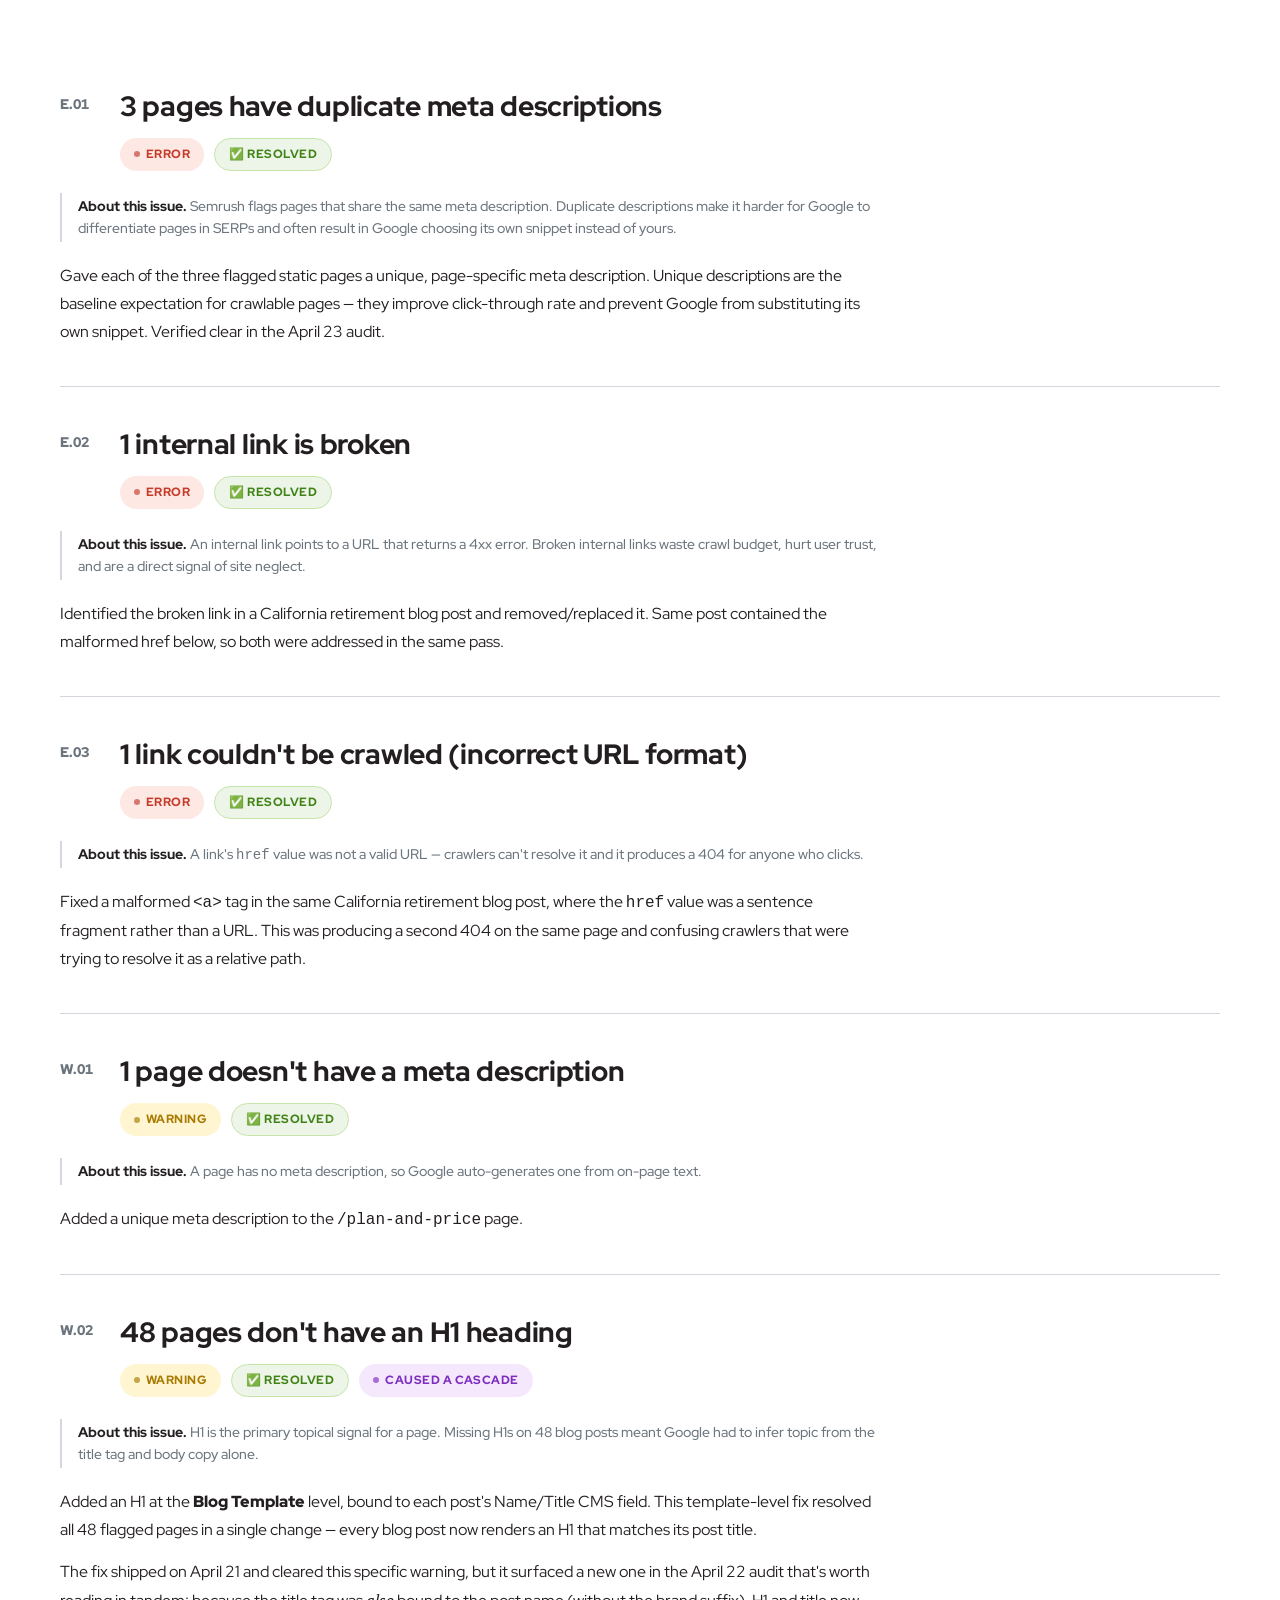
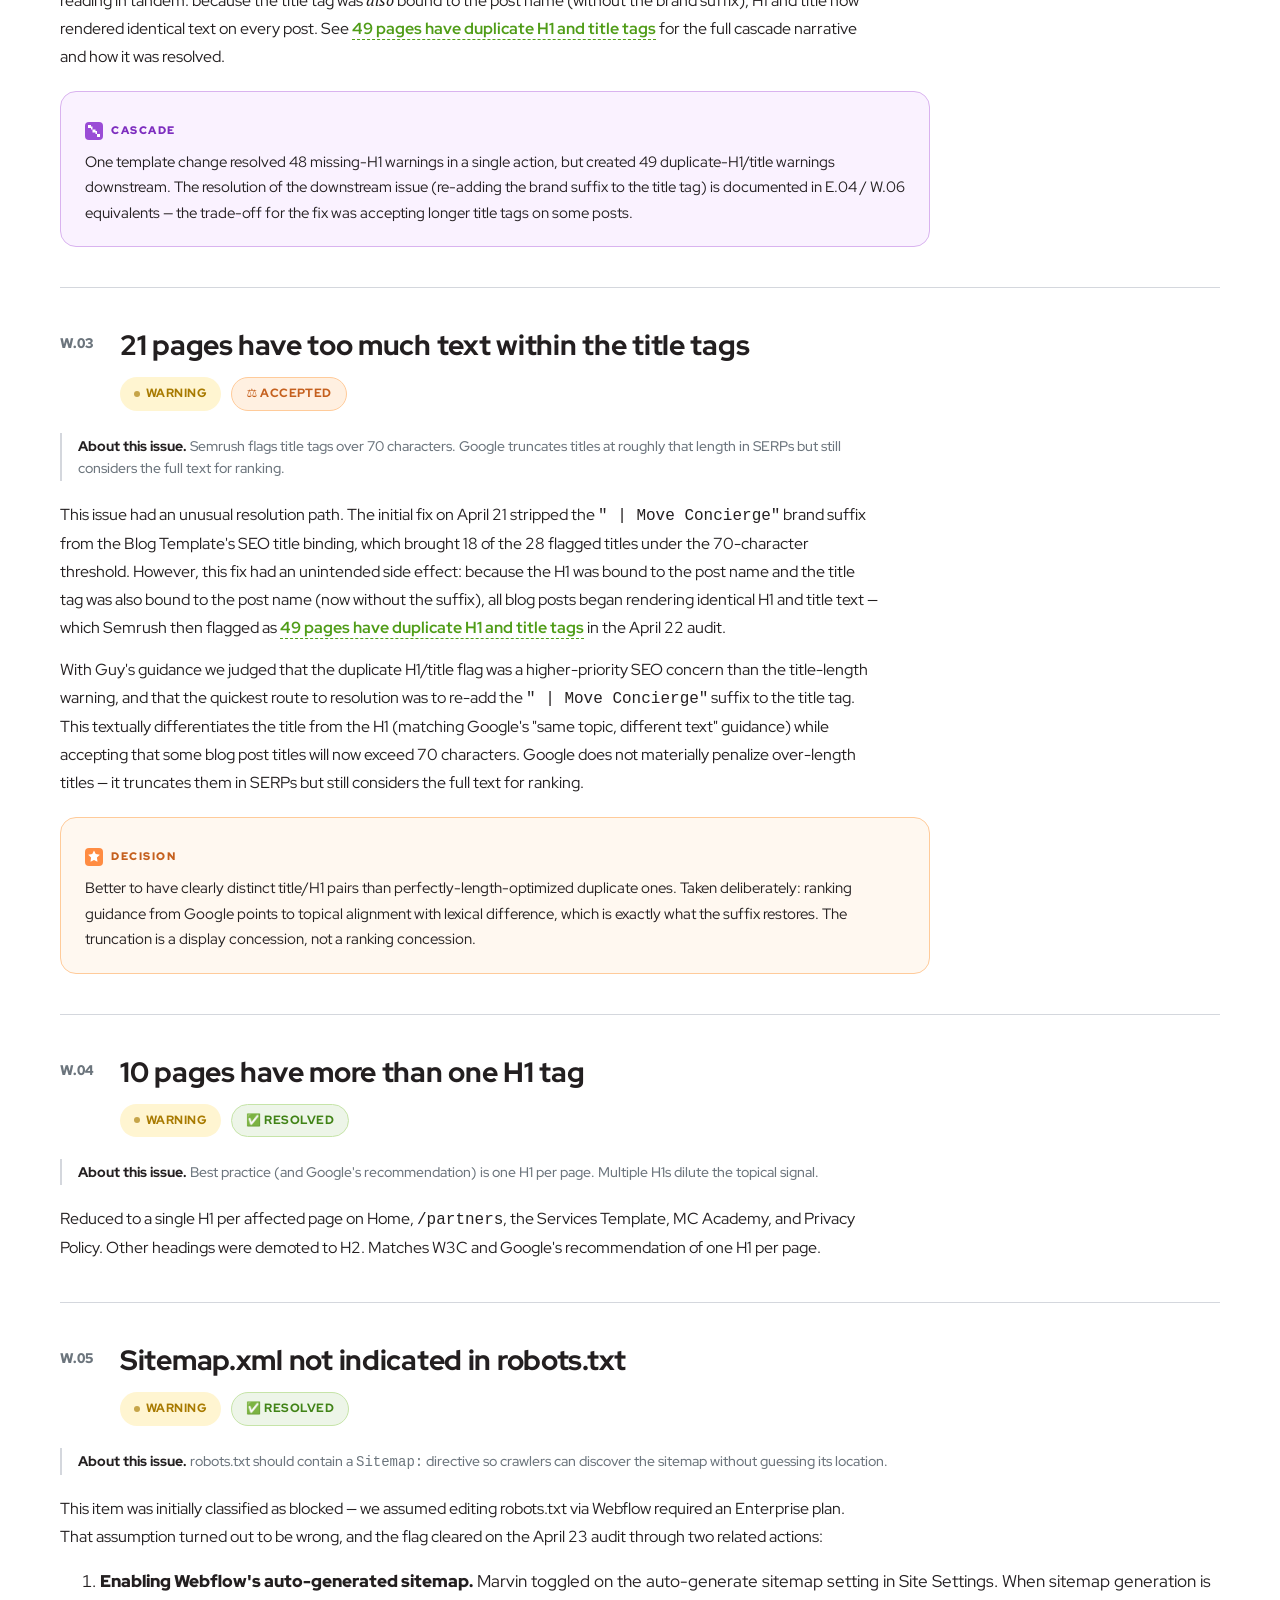
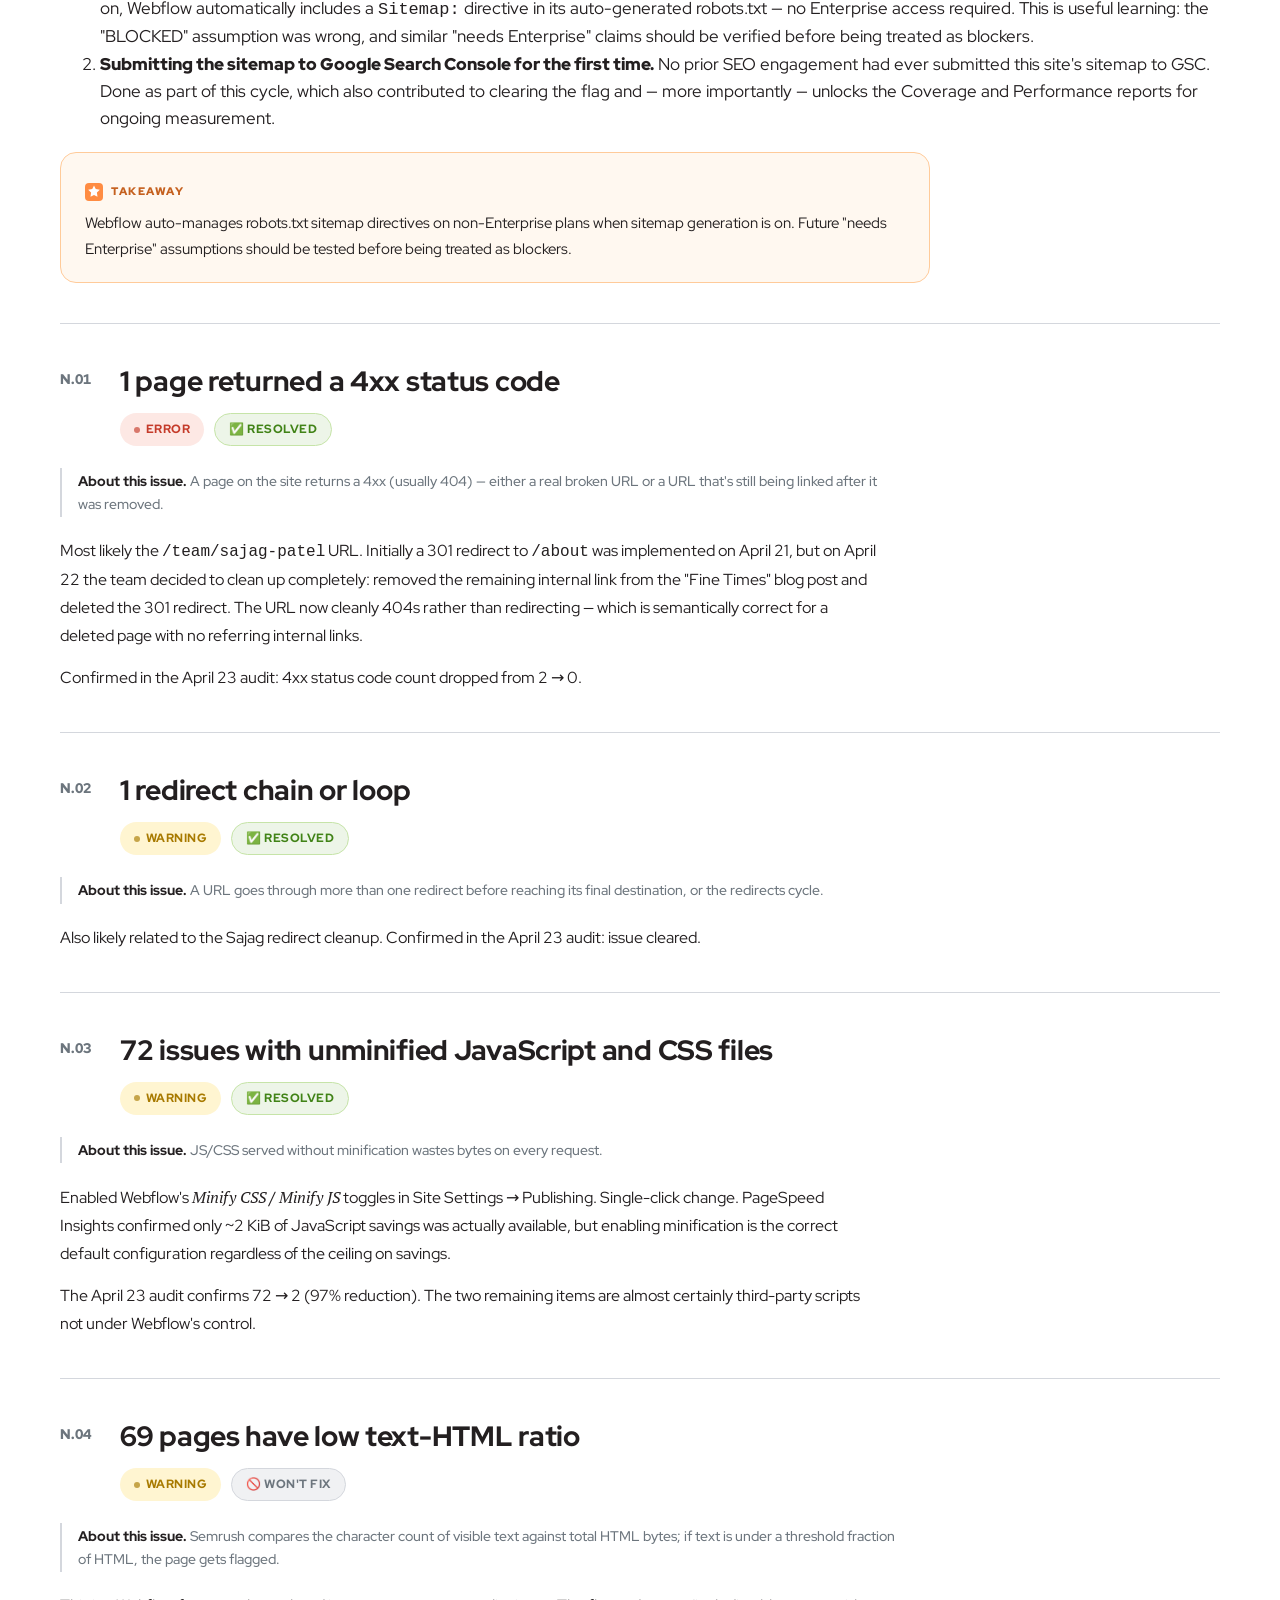
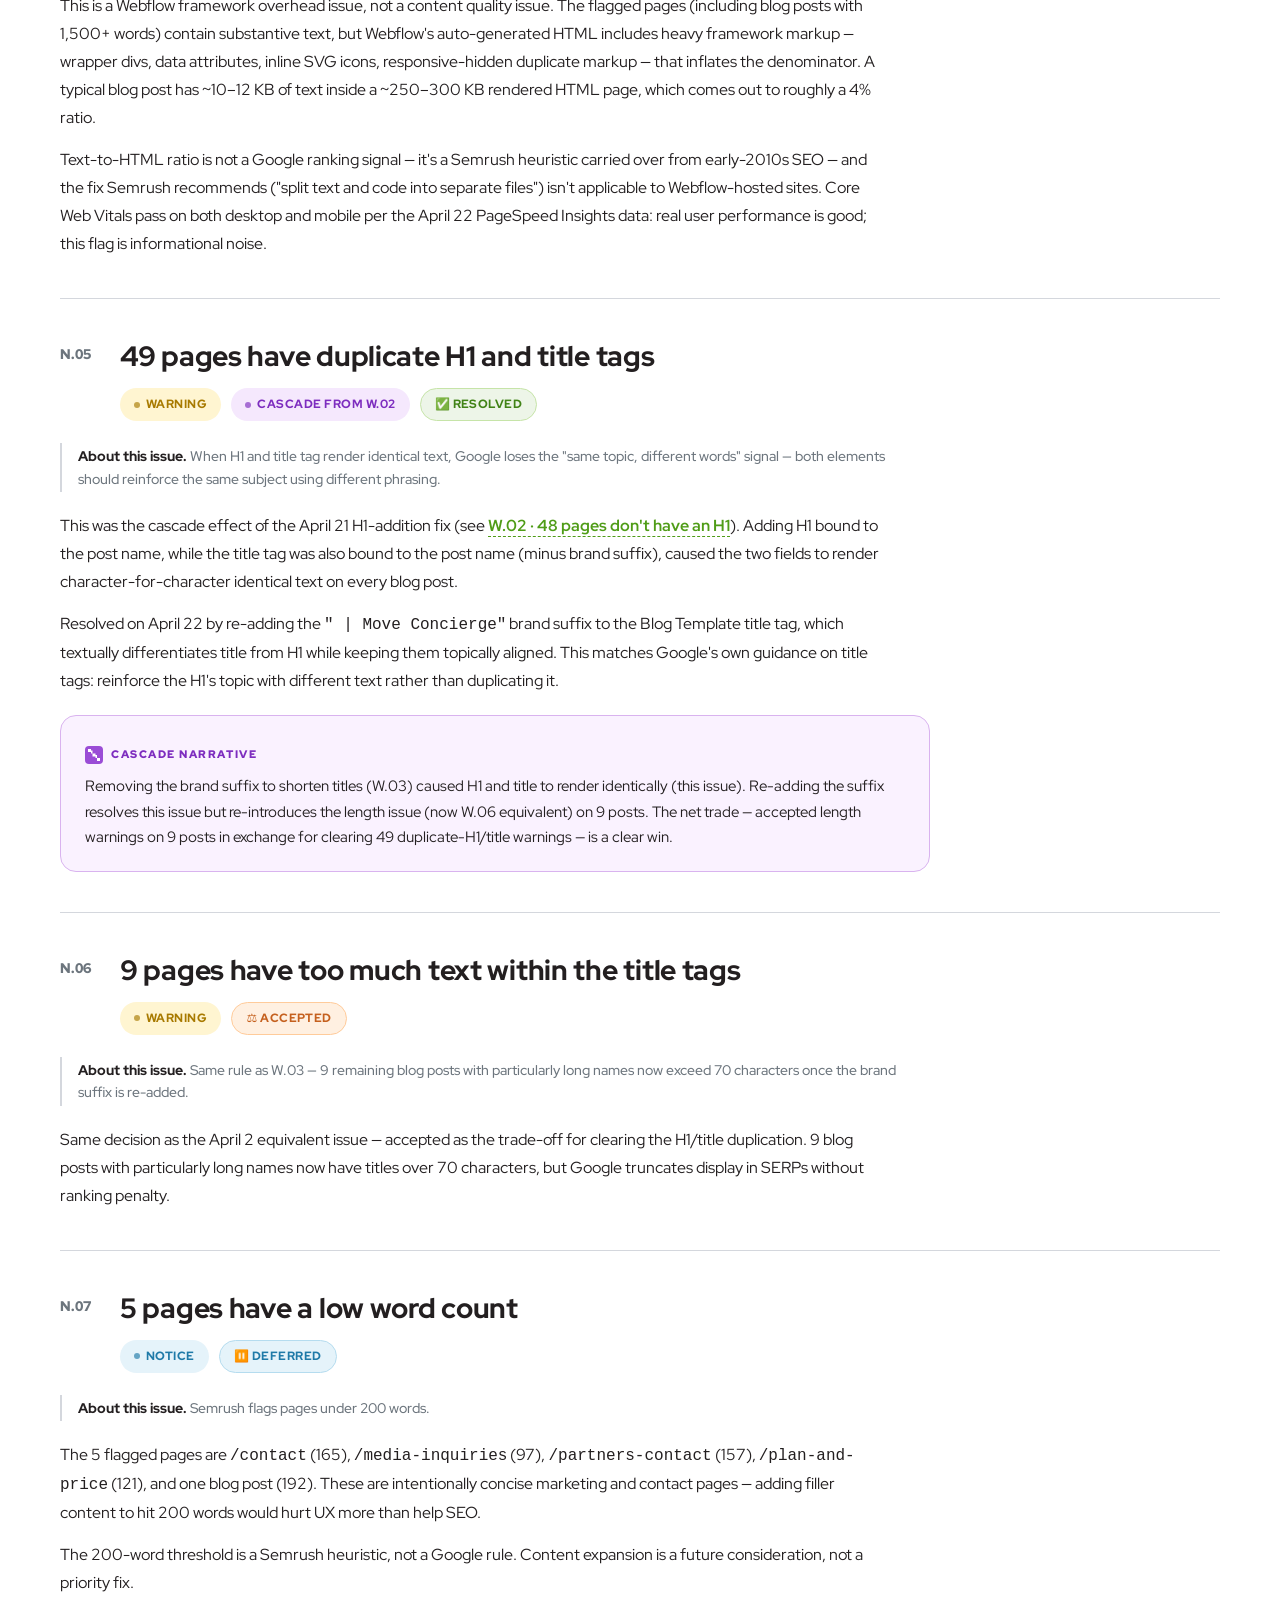
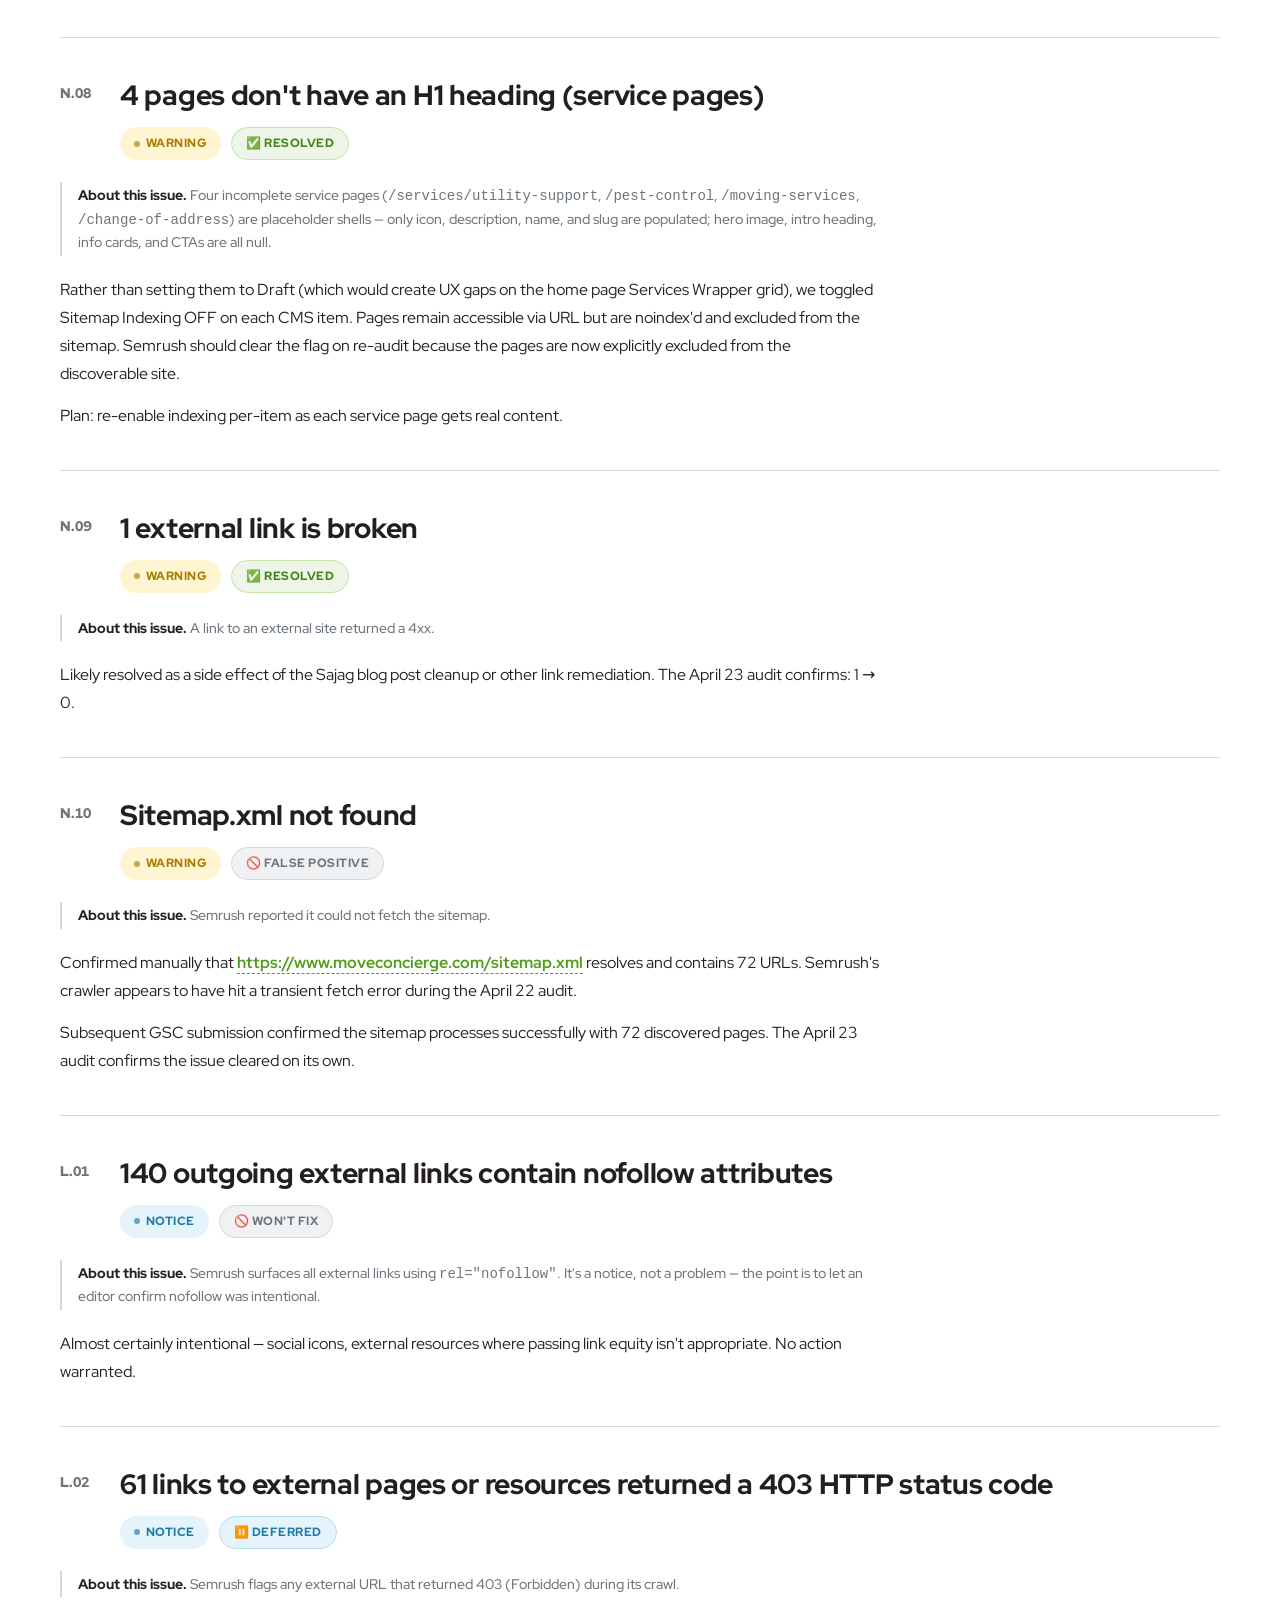
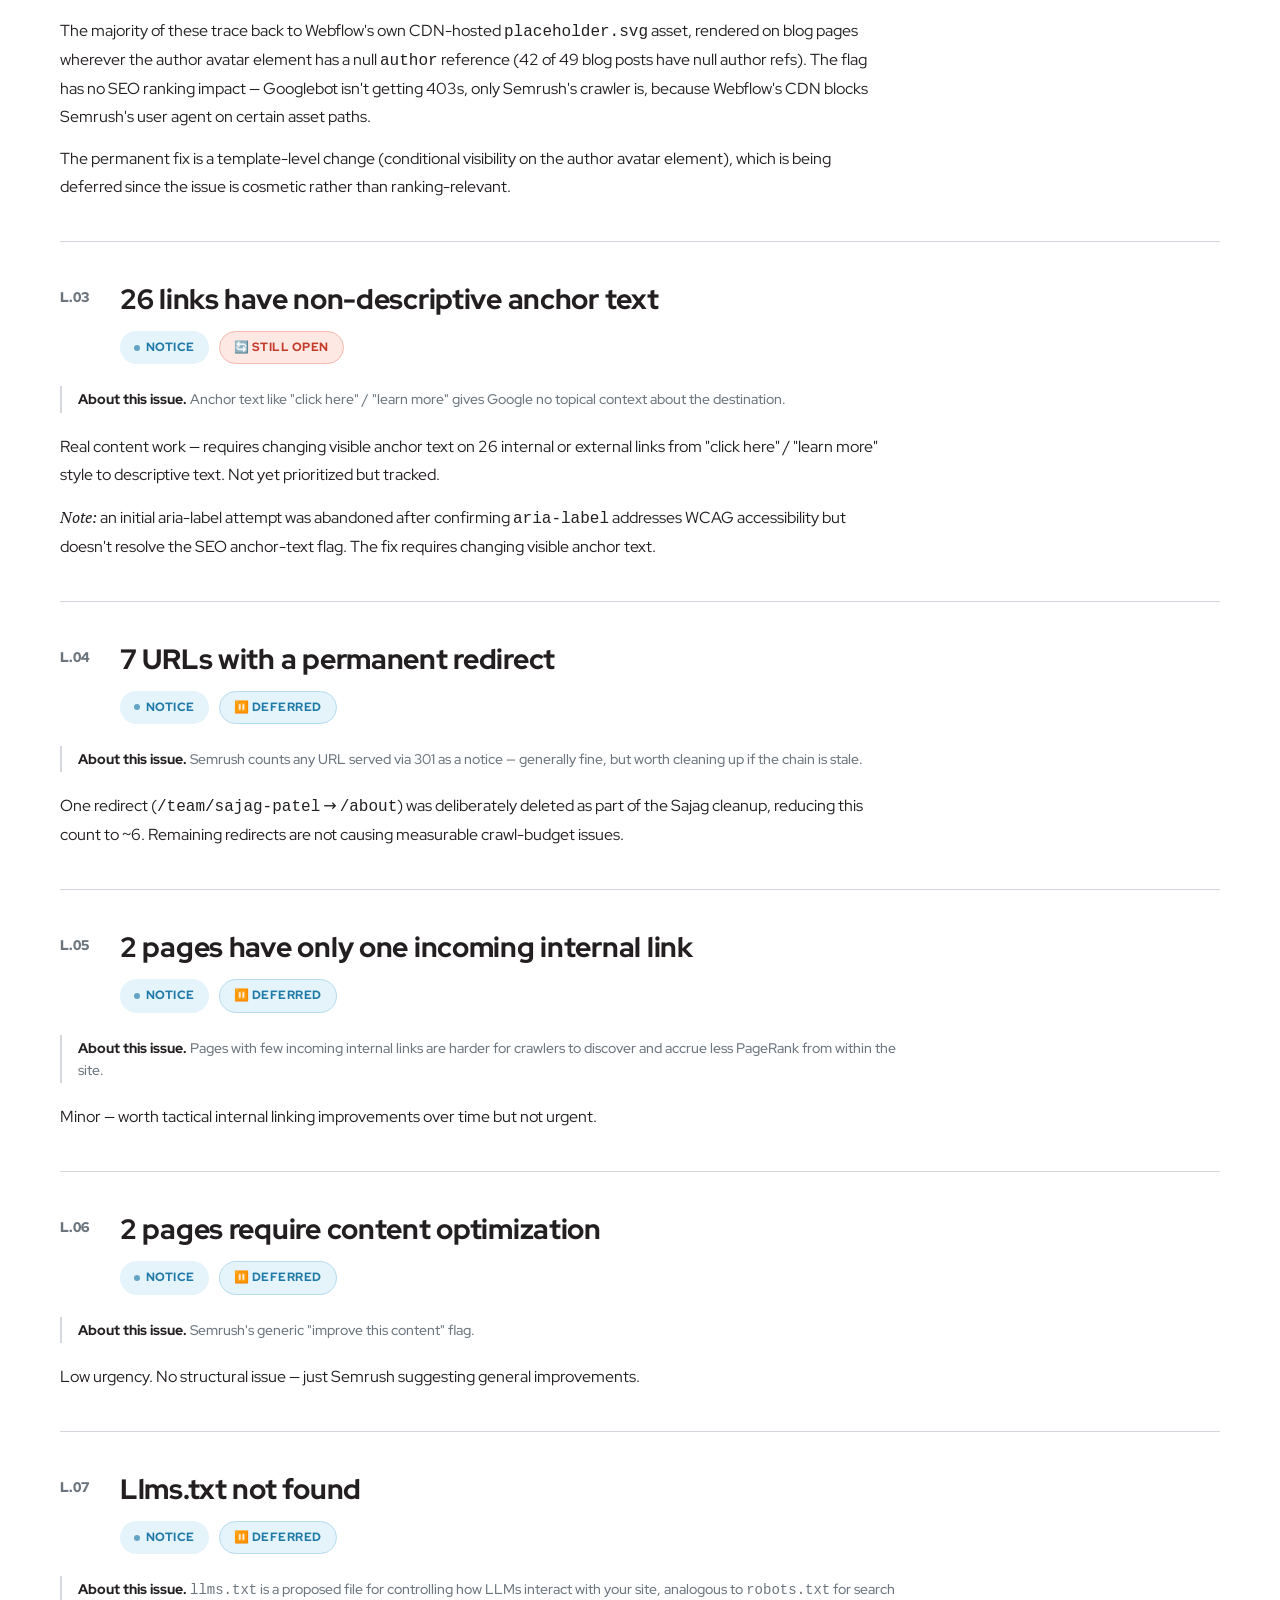
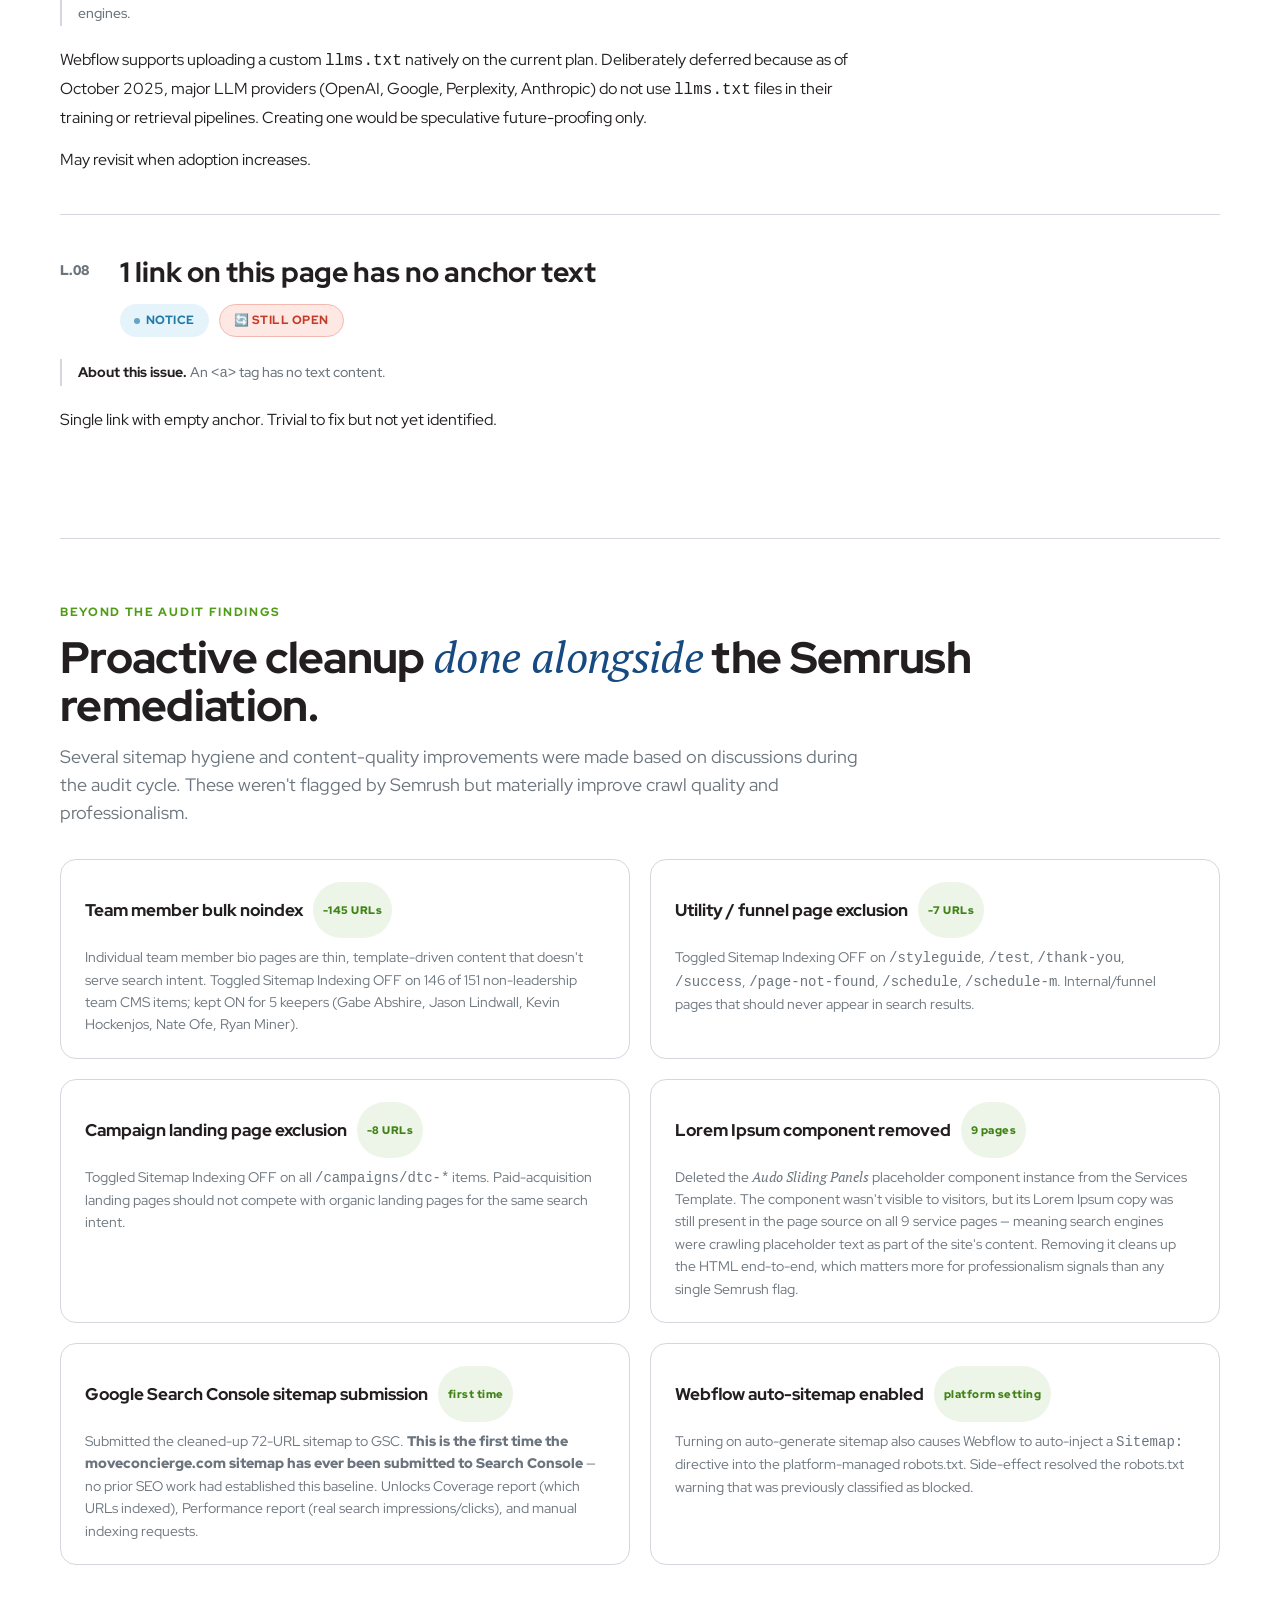
==== commit a211d026: "Add Smart Security Concierge 5-day sprint report + tab switcher - Extract inline styles from index.h" ====
--- a/index.html
+++ b/index.html
@@ -5,610 +5,20 @@
 <meta name="viewport" content="width=device-width, initial-scale=1" />
 <title>SEO Audit Resolution Report — Move Concierge</title>
 <link rel="stylesheet" href="colors_and_type.css" />
-<style>
-/* ------------------------------------------------------------------ */
-/* Layout scaffolding                                                  */
-/* ------------------------------------------------------------------ */
-html { scroll-behavior: smooth; scroll-padding-top: 96px; }
-body {
-  background: var(--bg-1);
-  color: var(--fg-1);
-  font-size: 17px;
-  line-height: 1.6;
-  -webkit-font-smoothing: antialiased;
-}
-.page {
-  max-width: 1160px;
-  margin: 0 auto;
-  padding: 40px 48px 120px;
-}
-.rule {
-  height: 1px; background: var(--tertiary-colors--gray);
-  margin: 64px 0;
-}
-
-/* ------------------------------------------------------------------ */
-/* Sticky progress bar                                                 */
-/* ------------------------------------------------------------------ */
-.topbar {
-  position: sticky; top: 0; z-index: 50;
-  background: #ffffffe6;
-  backdrop-filter: blur(15px);
-  -webkit-backdrop-filter: blur(15px);
-  border-bottom: 1px solid var(--tertiary-colors--gray);
-}
-.topbar-inner {
-  max-width: 1160px; margin: 0 auto;
-  padding: 14px 48px;
-  display: flex; align-items: center; gap: 28px;
-  flex-wrap: wrap;
-}
-.topbar .brand {
-  display: flex; align-items: center; gap: 12px;
-  font-weight: 900; font-size: 15px;
-  color: var(--primary-colors--utility-blue);
-}
-.topbar .brand img { height: 26px; width: auto; }
-.topbar .divider {
-  width: 1px; height: 24px; background: var(--tertiary-colors--gray);
-}
-.topbar .stat {
-  display: flex; align-items: baseline; gap: 8px;
-  font-size: 13px; color: var(--tertiary-colors--medium-gray);
-  font-weight: 700;
-}
-.topbar .stat .num {
-  font-size: 15px; font-weight: 900;
-  color: var(--secondary-colors--licorice);
-  font-variant-numeric: tabular-nums;
-}
-.topbar .stat .arrow { color: var(--tertiary-colors--gray); }
-.topbar .stat .new {
-  color: var(--secondary-colors--leaf-green);
-  font-weight: 900;
-}
-.topbar .spacer { flex: 1; }
-.topbar nav {
-  display: flex; gap: 18px; font-size: 13px; font-weight: 700;
-}
-.topbar nav a {
-  color: var(--tertiary-colors--medium-gray);
-  transition: color .2s;
-}
-.topbar nav a:hover { color: var(--primary-colors--utility-blue); }
-
-/* ------------------------------------------------------------------ */
-/* Cover                                                               */
-/* ------------------------------------------------------------------ */
-.cover { padding: 72px 0 24px; }
-.cover .eyebrow {
-  display: inline-flex; align-items: center; gap: 10px;
-  font-size: 12px; font-weight: 800; letter-spacing: .14px;
-  text-transform: uppercase;
-  color: var(--primary-colors--utility-blue);
-  padding: 8px 16px;
-  border: 1px solid var(--primary-colors--utility-blue);
-  border-radius: 100px;
-}
-.cover h1 {
-  font-size: 72px; line-height: 1.02; font-weight: 800;
-  margin: 28px 0 20px;
-  letter-spacing: -0.02em;
-  max-width: 960px;
-}
-.cover h1 em {
-  color: var(--primary-colors--utility-blue);
-}
-.cover .sub {
-  font-size: 22px; font-weight: 500; line-height: 1.4;
-  color: var(--tertiary-colors--medium-gray);
-  max-width: 720px;
-}
-.cover .meta {
-  display: flex; gap: 48px; margin-top: 40px;
-  flex-wrap: wrap;
-}
-.cover .meta .cell label {
-  display: block;
-  font-size: 11px; font-weight: 800; text-transform: uppercase;
-  color: var(--tertiary-colors--medium-gray);
-  letter-spacing: .1em; margin-bottom: 6px;
-}
-.cover .meta .cell span {
-  font-size: 16px; font-weight: 700;
-  color: var(--secondary-colors--licorice);
-}
-
-/* ------------------------------------------------------------------ */
-/* Section headings                                                    */
-/* ------------------------------------------------------------------ */
-.section-head {
-  margin-bottom: 32px;
-}
-.section-head .kicker {
-  font-size: 12px; font-weight: 800; letter-spacing: .14em;
-  text-transform: uppercase;
-  color: var(--secondary-colors--leaf-green);
-  margin-bottom: 10px;
-}
-.section-head h2 {
-  font-size: 44px; font-weight: 800; line-height: 1.1;
-  letter-spacing: -0.015em;
-}
-.section-head h2 em { color: var(--primary-colors--utility-blue); }
-.section-head p {
-  margin-top: 14px;
-  font-size: 18px; font-weight: 400; color: var(--tertiary-colors--medium-gray);
-  max-width: 780px; line-height: 1.55;
-}
-
-/* ------------------------------------------------------------------ */
-/* Headline metric cards                                               */
-/* ------------------------------------------------------------------ */
-.headline-grid {
-  display: grid; grid-template-columns: repeat(2, 1fr);
-  gap: 20px; margin-bottom: 24px;
-}
-.headline-card {
-  border: 1px solid var(--tertiary-colors--gray);
-  border-radius: 20px;
-  padding: 28px 28px 26px;
-  background: #fff;
-  position: relative;
-  overflow: hidden;
-}
-.headline-card.hero {
-  grid-column: span 2;
-  background: linear-gradient(135deg, #164a80 0%, #0f3660 100%);
-  border: none;
-  color: #fff;
-  padding: 44px 48px;
-  box-shadow: 0 10px 30px rgba(22, 74, 128, 0.18);
-}
-.headline-card.hero .label {
-  color: #9cc0e9;
-}
-.headline-card.hero .before-after .num { color: #fff; }
-.headline-card.hero .before-after .arrow { color: #9cff39; }
-.headline-card.hero .before-after .delta {
-  background: #73c421; color: #0f3660;
-}
-.headline-card.hero .blurb { color: #c7dbef; }
-.headline-card .label {
-  font-size: 11px; font-weight: 800; text-transform: uppercase;
-  letter-spacing: .14em;
-  color: var(--tertiary-colors--medium-gray);
-  margin-bottom: 18px;
-}
-.headline-card .before-after {
-  display: flex; align-items: baseline; gap: 14px; flex-wrap: wrap;
-}
-.headline-card .before-after .num {
-  font-size: 56px; font-weight: 900;
-  line-height: 1; color: var(--secondary-colors--licorice);
-  font-variant-numeric: tabular-nums;
-  letter-spacing: -0.02em;
-}
-.headline-card.hero .before-after .num { font-size: 96px; }
-.headline-card .before-after .num.was {
-  color: var(--tertiary-colors--medium-gray);
-  text-decoration: line-through;
-  text-decoration-thickness: 3px;
-  text-decoration-color: #f86751;
-  font-size: 36px;
-}
-.headline-card.hero .before-after .num.was { font-size: 60px; }
-.headline-card .before-after .arrow {
-  font-size: 28px; font-weight: 900;
-  color: var(--secondary-colors--leaf-green);
-}
-.headline-card .before-after .delta {
-  font-size: 11px; font-weight: 800; padding: 4px 10px;
-  border-radius: 100px;
-  background: #edf5e8;
-  color: var(--secondary-colors--leaf-green-dark);
-  letter-spacing: .04em;
-  align-self: center;
-}
-.headline-card .blurb {
-  margin-top: 16px;
-  font-size: 15px; color: var(--tertiary-colors--medium-gray);
-  line-height: 1.5;
-  font-weight: 500;
-}
-
-/* ------------------------------------------------------------------ */
-/* Status pill summary strip                                           */
-/* ------------------------------------------------------------------ */
-.status-strip {
-  display: grid; grid-template-columns: repeat(5, 1fr);
-  gap: 14px; margin: 32px 0 8px;
-}
-.status-strip .tile {
-  border: 1px solid var(--tertiary-colors--gray);
-  border-radius: 16px;
-  padding: 20px;
-  background: #fff;
-  display: flex; flex-direction: column; gap: 6px;
-}
-.status-strip .tile .badge-dot {
-  display: inline-flex; align-items: center; gap: 8px;
-  font-size: 11px; font-weight: 800; text-transform: uppercase;
-  letter-spacing: .08em;
-  color: var(--tertiary-colors--medium-gray);
-}
-.status-strip .tile .badge-dot::before {
-  content: ""; width: 8px; height: 8px; border-radius: 50%;
-  background: var(--tertiary-colors--medium-gray);
-}
-.status-strip .tile.resolved  .badge-dot::before { background: var(--secondary-colors--leaf-green); }
-.status-strip .tile.accepted  .badge-dot::before { background: #ff8c42; }
-.status-strip .tile.wontfix   .badge-dot::before { background: var(--tertiary-colors--medium-gray); }
-.status-strip .tile.deferred  .badge-dot::before { background: var(--primary-colors--bright-cerulean); }
-.status-strip .tile.open      .badge-dot::before { background: var(--secondary-colors--coral); }
-
-.status-strip .tile.resolved  .badge-dot { color: var(--secondary-colors--leaf-green-dark); }
-.status-strip .tile.accepted  .badge-dot { color: #c5601e; }
-.status-strip .tile.deferred  .badge-dot { color: #1f7aa8; }
-.status-strip .tile.open      .badge-dot { color: #c53b2a; }
-
-.status-strip .tile .count {
-  font-size: 40px; font-weight: 900; line-height: 1;
-  color: var(--secondary-colors--licorice);
-  font-variant-numeric: tabular-nums;
-}
-.status-strip .tile .label {
-  font-size: 13px; color: var(--tertiary-colors--medium-gray);
-  font-weight: 500;
-}
-
-/* ------------------------------------------------------------------ */
-/* Wins grid                                                           */
-/* ------------------------------------------------------------------ */
-.wins-grid {
-  display: grid; grid-template-columns: repeat(4, 1fr);
-  gap: 12px;
-  margin-top: 20px;
-}
-.wins-grid .win {
-  border: 1px solid var(--tertiary-colors--gray);
-  border-radius: 12px;
-  padding: 16px 18px;
-  background: #fff;
-}
-.wins-grid .win .line {
-  display: flex; align-items: baseline; gap: 8px;
-  font-variant-numeric: tabular-nums;
-}
-.wins-grid .win .was {
-  font-size: 22px; font-weight: 900;
-  color: var(--tertiary-colors--medium-gray);
-  text-decoration: line-through;
-  text-decoration-color: #f86751;
-}
-.wins-grid .win .arrow {
-  color: var(--tertiary-colors--gray); font-weight: 800;
-}
-.wins-grid .win .now {
-  font-size: 28px; font-weight: 900;
-  color: var(--secondary-colors--leaf-green);
-}
-.wins-grid .win .title {
-  font-size: 13px; font-weight: 600;
-  color: var(--tertiary-colors--medium-gray);
-  margin-top: 4px; line-height: 1.4;
-}
-
-/* ------------------------------------------------------------------ */
-/* Narrative blocks                                                    */
-/* ------------------------------------------------------------------ */
-.narrative {
-  display: grid; grid-template-columns: 1.2fr 1fr; gap: 48px;
-  margin-top: 48px;
-}
-.narrative h3 {
-  font-size: 22px; font-weight: 900;
-  letter-spacing: -0.01em;
-  margin-bottom: 14px;
-  color: var(--secondary-colors--licorice);
-}
-.narrative p {
-  font-size: 16px; line-height: 1.7;
-  color: var(--secondary-colors--licorice);
-}
-.narrative p + p { margin-top: 12px; }
-.narrative ol { padding-left: 22px; }
-.narrative ol li {
-  font-size: 16px; line-height: 1.7; margin-bottom: 8px;
-}
-.narrative ol li strong {
-  color: var(--primary-colors--utility-blue);
-}
-
-/* ------------------------------------------------------------------ */
-/* Table of Contents                                                   */
-/* ------------------------------------------------------------------ */
-.toc {
-  background: var(--tertiary-colors--light-gray);
-  border-radius: 20px;
-  padding: 32px 36px;
-  margin-top: 48px;
-}
-.toc h3 {
-  font-size: 14px; font-weight: 800;
-  text-transform: uppercase; letter-spacing: .14em;
-  color: var(--tertiary-colors--medium-gray);
-  margin-bottom: 20px;
-}
-.toc-group { margin-bottom: 22px; }
-.toc-group:last-child { margin-bottom: 0; }
-.toc-group .title {
-  font-size: 13px; font-weight: 900;
-  color: var(--primary-colors--utility-blue);
-  text-transform: uppercase; letter-spacing: .1em;
-  margin-bottom: 10px;
-  display: flex; align-items: center; gap: 10px;
-}
-.toc-group .title .chip {
-  background: var(--primary-colors--utility-blue);
-  color: #fff; padding: 2px 8px; border-radius: 100px;
-  font-size: 11px; font-weight: 800; letter-spacing: .06em;
-}
-.toc-group ul {
-  list-style: none; padding: 0; margin: 0;
-  display: grid; grid-template-columns: 1fr 1fr; gap: 4px 24px;
-}
-.toc-group li a {
-  display: flex; align-items: center; gap: 10px;
-  font-size: 14px; color: var(--secondary-colors--licorice);
-  padding: 6px 0;
-  font-weight: 500;
-  transition: color .15s;
-}
-.toc-group li a:hover { color: var(--secondary-colors--leaf-green); }
-.toc-group li a .st {
-  flex-shrink: 0; width: 16px; height: 16px;
-  display: inline-flex; align-items: center; justify-content: center;
-  border-radius: 4px; font-size: 10px; font-weight: 900;
-}
-.toc-group li a .st.resolved  { background: #edf5e8; color: var(--secondary-colors--leaf-green-dark); }
-.toc-group li a .st.accepted  { background: #fff0e1; color: #c5601e; }
-.toc-group li a .st.wontfix   { background: #f0f1f3; color: var(--tertiary-colors--medium-gray); }
-.toc-group li a .st.deferred  { background: #e5f3fa; color: #1f7aa8; }
-.toc-group li a .st.open      { background: #fde8e4; color: #c53b2a; }
-
-/* ------------------------------------------------------------------ */
-/* Issue detail entries                                                */
-/* ------------------------------------------------------------------ */
-.issue {
-  padding: 40px 0;
-  border-top: 1px solid var(--tertiary-colors--gray);
-}
-.issue:first-of-type { border-top: none; }
-.issue-head {
-  display: flex; align-items: flex-start; gap: 24px;
-  margin-bottom: 22px;
-  flex-wrap: wrap;
-}
-.issue-num {
-  font-size: 14px; font-weight: 900;
-  color: var(--tertiary-colors--medium-gray);
-  font-variant-numeric: tabular-nums;
-  padding-top: 4px;
-  min-width: 36px;
-}
-.issue-title-wrap { flex: 1; min-width: 300px; }
-.issue h3 {
-  font-size: 28px; font-weight: 800;
-  line-height: 1.25;
-  letter-spacing: -0.01em;
-  color: var(--secondary-colors--licorice);
-}
-.issue-meta {
-  display: flex; gap: 10px; flex-wrap: wrap;
-  margin-top: 14px;
-}
-.sev, .status-pill {
-  display: inline-flex; align-items: center; gap: 6px;
-  padding: 6px 14px;
-  border-radius: 100px;
-  font-size: 12px; font-weight: 800;
-  letter-spacing: .04em;
-  text-transform: uppercase;
-}
-.sev.error    { background: #fde8e4; color: #c53b2a; }
-.sev.warning  { background: #fff5d1; color: #a87a00; }
-.sev.notice   { background: #e5f3fa; color: #1f7aa8; }
-.sev.cascade  { background: #f5e8fd; color: #7d2dbf; }
-.sev.cleanup  { background: #edf5e8; color: var(--secondary-colors--leaf-green-dark); }
-
-.sev::before, .status-pill .dot {
-  content: ""; width: 6px; height: 6px; border-radius: 50%;
-  background: currentColor; opacity: .65;
-}
-.status-pill {
-  border: 1.5px solid currentColor;
-  background: #fff;
-}
-.status-pill.resolved { color: var(--secondary-colors--leaf-green-dark); background: #edf5e8; border-color: #c6e4a8; }
-.status-pill.accepted { color: #c5601e; background: #fff0e1; border-color: #ffcb9a; }
-.status-pill.wontfix  { color: var(--tertiary-colors--medium-gray); background: #f0f1f3; border-color: var(--tertiary-colors--gray); }
-.status-pill.deferred { color: #1f7aa8; background: #e5f3fa; border-color: #b5dcef; }
-.status-pill.open     { color: #c53b2a; background: #fde8e4; border-color: #f5b8ae; }
-
-.about {
-  font-size: 14px; color: var(--tertiary-colors--medium-gray);
-  line-height: 1.6;
-  border-left: 2px solid var(--tertiary-colors--gray);
-  padding: 2px 0 2px 16px;
-  margin-bottom: 20px;
-  font-weight: 500;
-  max-width: 820px;
-}
-.about strong {
-  color: var(--secondary-colors--licorice);
-  font-weight: 800;
-}
-.resolution p {
-  font-size: 16px; line-height: 1.75;
-  color: var(--secondary-colors--licorice);
-  max-width: 820px;
-}
-.resolution p + p { margin-top: 14px; }
-.resolution a.xref {
-  color: var(--secondary-colors--leaf-green);
-  font-weight: 700;
-  border-bottom: 1px dashed currentColor;
-}
-.resolution a.xref:hover { color: var(--secondary-colors--leaf-green-dark); }
-
-.callout {
-  margin-top: 20px;
-  border: 1px solid #ffcb9a;
-  background: #fff8f0;
-  border-radius: 16px;
-  padding: 20px 24px;
-  max-width: 820px;
-  position: relative;
-}
-.callout .ctitle {
-  display: inline-flex; align-items: center; gap: 8px;
-  font-size: 11px; font-weight: 900; text-transform: uppercase;
-  letter-spacing: .14em;
-  color: #c5601e;
-  margin-bottom: 10px;
-}
-.callout .ctitle::before {
-  content: ""; width: 18px; height: 18px; border-radius: 4px;
-  background: #ff8c42;
-  display: inline-flex; align-items: center; justify-content: center;
-  color: white; font-size: 12px;
-  background-image: url("data:image/svg+xml;utf8,<svg xmlns='http://www.w3.org/2000/svg' viewBox='0 0 24 24' fill='white'><path d='M12 1l3 6 7 1-5 5 1 7-6-3-6 3 1-7-5-5 7-1z'/></svg>");
-  background-size: 14px 14px; background-repeat: no-repeat; background-position: center;
-}
-.callout p {
-  font-size: 15px; line-height: 1.7;
-  color: var(--secondary-colors--licorice);
-}
-
-.callout.cascade {
-  border-color: #d9b3ef;
-  background: #faf2ff;
-}
-.callout.cascade .ctitle { color: #7d2dbf; }
-.callout.cascade .ctitle::before {
-  background: #9a4cd6;
-  background-image: url("data:image/svg+xml;utf8,<svg xmlns='http://www.w3.org/2000/svg' viewBox='0 0 24 24' fill='white'><path d='M4 4h4v4H4zM10 10h4v4h-4zM16 16h4v4h-4zM8 6h2v4H8zM14 12h2v4h-2z'/></svg>");
-}
-
-/* Footer */
-footer.colophon {
-  margin-top: 80px;
-  padding-top: 32px;
-  border-top: 1px solid var(--tertiary-colors--gray);
-  display: flex; justify-content: space-between; align-items: center;
-  flex-wrap: wrap; gap: 20px;
-  font-size: 13px; color: var(--tertiary-colors--medium-gray);
-}
-footer.colophon .brand { display: flex; align-items: center; gap: 10px; }
-footer.colophon .brand img { height: 22px; }
-
-/* Proactive cleanup section */
-.cleanup-list {
-  display: grid; grid-template-columns: 1fr 1fr; gap: 20px;
-  margin-top: 24px;
-}
-.cleanup-item {
-  border: 1px solid var(--tertiary-colors--gray);
-  border-radius: 16px;
-  padding: 22px 24px;
-  background: #fff;
-}
-.cleanup-item h4 {
-  font-size: 17px; font-weight: 800;
-  color: var(--secondary-colors--licorice);
-  margin: 0 0 8px;
-  display: flex; align-items: center; gap: 10px;
-}
-.cleanup-item h4 .count {
-  font-size: 11px; padding: 3px 10px; border-radius: 100px;
-  background: var(--tertiary--leaf-pastel);
-  color: var(--secondary-colors--leaf-green-dark);
-  font-weight: 900; letter-spacing: .04em;
-}
-.cleanup-item p {
-  font-size: 14px; line-height: 1.6;
-  color: var(--tertiary-colors--medium-gray);
-  margin: 0;
-}
-
-/* What's next */
-.next-grid {
-  display: grid; grid-template-columns: repeat(3, 1fr); gap: 16px;
-  margin-top: 24px;
-}
-.next-item {
-  border: 1px solid var(--tertiary-colors--gray);
-  border-radius: 16px;
-  padding: 22px;
-  background: #fff;
-}
-.next-item .tag {
-  display: inline-flex; font-size: 11px; font-weight: 800;
-  text-transform: uppercase; letter-spacing: .1em;
-  padding: 3px 10px; border-radius: 100px;
-  background: #e5f3fa; color: #1f7aa8;
-  margin-bottom: 10px;
-}
-.next-item h4 {
-  font-size: 16px; font-weight: 800; margin: 0 0 6px;
-  color: var(--secondary-colors--licorice);
-}
-.next-item p {
-  font-size: 13.5px; line-height: 1.55;
-  color: var(--tertiary-colors--medium-gray); margin: 0;
-}
-
-/* ------------------------------------------------------------------ */
-/* Responsive                                                          */
-/* ------------------------------------------------------------------ */
-@media (max-width: 900px) {
-  .page { padding: 24px; }
-  .cover h1 { font-size: 44px; }
-  .cover .sub { font-size: 18px; }
-  .section-head h2 { font-size: 32px; }
-  .headline-grid { grid-template-columns: 1fr; }
-  .headline-card.hero { grid-column: span 1; }
-  .headline-card.hero .before-after .num { font-size: 72px; }
-  .headline-card.hero .before-after .num.was { font-size: 44px; }
-  .status-strip { grid-template-columns: repeat(2, 1fr); }
-  .wins-grid { grid-template-columns: 1fr 1fr; }
-  .narrative { grid-template-columns: 1fr; gap: 32px; }
-  .toc-group ul { grid-template-columns: 1fr; }
-  .cleanup-list, .next-grid { grid-template-columns: 1fr; }
-  .topbar nav { display: none; }
-  .topbar-inner { padding: 12px 20px; }
-  .issue h3 { font-size: 22px; }
-}
-
-/* ------------------------------------------------------------------ */
-/* Print                                                               */
-/* ------------------------------------------------------------------ */
-@media print {
-  .topbar, footer.colophon { display: none; }
-  body { font-size: 11pt; }
-  .page { max-width: none; padding: 0 .4in; }
-  .cover h1 { font-size: 34pt; }
-  .headline-card.hero { background: #164a80 !important; color: #fff !important; -webkit-print-color-adjust: exact; print-color-adjust: exact; }
-  .issue { page-break-inside: avoid; padding: 22px 0; }
-  .callout { page-break-inside: avoid; }
-  .section-head h2 { font-size: 22pt; }
-  a.xref { color: var(--secondary-colors--leaf-green-dark); }
-  * { -webkit-print-color-adjust: exact; print-color-adjust: exact; }
-}
-</style>
+<link rel="stylesheet" href="report.css" />
 </head>
 <body>
+
+<!-- ------------------------------------------------------------- -->
+<!-- SITE-WIDE TAB SWITCHER                                         -->
+<!-- ------------------------------------------------------------- -->
+<div class="tab-switcher">
+  <div class="tab-switcher-inner">
+    <span class="ts-label">Reports</span>
+    <a href="/" class="tab active">Move Concierge · SEO Resolution</a>
+    <a href="/smart-security" class="tab">Smart Security Concierge · 5-Day Sprint</a>
+  </div>
+</div>
 
 <!-- ------------------------------------------------------------- -->
 <!-- STICKY PROGRESS BAR                                            -->
--- a/report.css
+++ b/report.css
@@ -0,0 +1,922 @@
+/* ==========================================================================
+   Report layout — shared across Move Concierge & Smart Security Concierge
+   ========================================================================== */
+
+/* ------------------------------------------------------------------ */
+/* Layout scaffolding                                                  */
+/* ------------------------------------------------------------------ */
+html { scroll-behavior: smooth; scroll-padding-top: 96px; }
+body {
+  background: var(--bg-1);
+  color: var(--fg-1);
+  font-size: 17px;
+  line-height: 1.6;
+  -webkit-font-smoothing: antialiased;
+}
+.page {
+  max-width: 1160px;
+  margin: 0 auto;
+  padding: 40px 48px 120px;
+}
+.rule {
+  height: 1px; background: var(--tertiary-colors--gray);
+  margin: 64px 0;
+}
+
+/* ------------------------------------------------------------------ */
+/* Site-wide tab switcher (top of page, above topbar)                  */
+/* ------------------------------------------------------------------ */
+.tab-switcher {
+  background: #0f3660;
+  color: #fff;
+  border-bottom: 1px solid rgba(255,255,255,0.08);
+}
+.tab-switcher-inner {
+  max-width: 1160px; margin: 0 auto;
+  padding: 10px 48px;
+  display: flex; align-items: center; gap: 10px;
+  flex-wrap: wrap;
+}
+.tab-switcher .ts-label {
+  font-size: 11px; font-weight: 800; text-transform: uppercase;
+  letter-spacing: .14em; color: #9cc0e9;
+  margin-right: 6px;
+}
+.tab-switcher .tab {
+  display: inline-flex; align-items: center;
+  font-size: 12px; font-weight: 700;
+  color: #c7dbef;
+  padding: 6px 14px;
+  border-radius: 100px;
+  transition: all .2s;
+  letter-spacing: .02em;
+}
+.tab-switcher .tab:hover { color: #fff; background: rgba(255,255,255,0.06); }
+.tab-switcher .tab.active {
+  background: #73c421;
+  color: #0f3660;
+}
+
+/* ------------------------------------------------------------------ */
+/* Sticky progress bar                                                 */
+/* ------------------------------------------------------------------ */
+.topbar {
+  position: sticky; top: 0; z-index: 50;
+  background: #ffffffe6;
+  backdrop-filter: blur(15px);
+  -webkit-backdrop-filter: blur(15px);
+  border-bottom: 1px solid var(--tertiary-colors--gray);
+}
+.topbar-inner {
+  max-width: 1160px; margin: 0 auto;
+  padding: 14px 48px;
+  display: flex; align-items: center; gap: 28px;
+  flex-wrap: wrap;
+}
+.topbar .brand {
+  display: flex; align-items: center; gap: 12px;
+  font-weight: 900; font-size: 15px;
+  color: var(--primary-colors--utility-blue);
+}
+.topbar .brand img { height: 26px; width: auto; }
+.topbar .brand .x { color: var(--tertiary-colors--gray); font-weight: 700; font-size: 14px; }
+.topbar .divider {
+  width: 1px; height: 24px; background: var(--tertiary-colors--gray);
+}
+.topbar .stat {
+  display: flex; align-items: baseline; gap: 8px;
+  font-size: 13px; color: var(--tertiary-colors--medium-gray);
+  font-weight: 700;
+}
+.topbar .stat .num {
+  font-size: 15px; font-weight: 900;
+  color: var(--secondary-colors--licorice);
+  font-variant-numeric: tabular-nums;
+}
+.topbar .stat .arrow { color: var(--tertiary-colors--gray); }
+.topbar .stat .new {
+  color: var(--secondary-colors--leaf-green);
+  font-weight: 900;
+}
+.topbar .spacer { flex: 1; }
+.topbar nav {
+  display: flex; gap: 18px; font-size: 13px; font-weight: 700;
+}
+.topbar nav a {
+  color: var(--tertiary-colors--medium-gray);
+  transition: color .2s;
+}
+.topbar nav a:hover { color: var(--primary-colors--utility-blue); }
+
+/* ------------------------------------------------------------------ */
+/* Cover                                                               */
+/* ------------------------------------------------------------------ */
+.cover { padding: 72px 0 24px; }
+.cover .eyebrow {
+  display: inline-flex; align-items: center; gap: 10px;
+  font-size: 12px; font-weight: 800; letter-spacing: .14px;
+  text-transform: uppercase;
+  color: var(--primary-colors--utility-blue);
+  padding: 8px 16px;
+  border: 1px solid var(--primary-colors--utility-blue);
+  border-radius: 100px;
+}
+.cover h1 {
+  font-size: 72px; line-height: 1.02; font-weight: 800;
+  margin: 28px 0 20px;
+  letter-spacing: -0.02em;
+  max-width: 960px;
+}
+.cover h1 em {
+  color: var(--primary-colors--utility-blue);
+}
+.cover .sub {
+  font-size: 22px; font-weight: 500; line-height: 1.4;
+  color: var(--tertiary-colors--medium-gray);
+  max-width: 820px;
+}
+.cover .meta {
+  display: flex; gap: 48px; margin-top: 40px;
+  flex-wrap: wrap;
+}
+.cover .meta .cell label {
+  display: block;
+  font-size: 11px; font-weight: 800; text-transform: uppercase;
+  color: var(--tertiary-colors--medium-gray);
+  letter-spacing: .1em; margin-bottom: 6px;
+}
+.cover .meta .cell span {
+  font-size: 16px; font-weight: 700;
+  color: var(--secondary-colors--licorice);
+}
+
+/* ------------------------------------------------------------------ */
+/* Section headings                                                    */
+/* ------------------------------------------------------------------ */
+.section-head {
+  margin-bottom: 32px;
+}
+.section-head .kicker {
+  font-size: 12px; font-weight: 800; letter-spacing: .14em;
+  text-transform: uppercase;
+  color: var(--secondary-colors--leaf-green);
+  margin-bottom: 10px;
+}
+.section-head h2 {
+  font-size: 44px; font-weight: 800; line-height: 1.1;
+  letter-spacing: -0.015em;
+}
+.section-head h2 em { color: var(--primary-colors--utility-blue); }
+.section-head p {
+  margin-top: 14px;
+  font-size: 18px; font-weight: 400; color: var(--tertiary-colors--medium-gray);
+  max-width: 820px; line-height: 1.55;
+}
+
+/* ------------------------------------------------------------------ */
+/* Headline metric cards                                               */
+/* ------------------------------------------------------------------ */
+.headline-grid {
+  display: grid; grid-template-columns: repeat(2, 1fr);
+  gap: 20px; margin-bottom: 24px;
+}
+.headline-card {
+  border: 1px solid var(--tertiary-colors--gray);
+  border-radius: 20px;
+  padding: 28px 28px 26px;
+  background: #fff;
+  position: relative;
+  overflow: hidden;
+}
+.headline-card.hero {
+  grid-column: span 2;
+  background: linear-gradient(135deg, #164a80 0%, #0f3660 100%);
+  border: none;
+  color: #fff;
+  padding: 44px 48px;
+  box-shadow: 0 10px 30px rgba(22, 74, 128, 0.18);
+}
+.headline-card.hero .label {
+  color: #9cc0e9;
+}
+.headline-card.hero .before-after .num { color: #fff; }
+.headline-card.hero .before-after .arrow { color: #9cff39; }
+.headline-card.hero .before-after .delta {
+  background: #73c421; color: #0f3660;
+}
+.headline-card.hero .blurb { color: #c7dbef; }
+.headline-card .label {
+  font-size: 11px; font-weight: 800; text-transform: uppercase;
+  letter-spacing: .14em;
+  color: var(--tertiary-colors--medium-gray);
+  margin-bottom: 18px;
+}
+.headline-card .before-after {
+  display: flex; align-items: baseline; gap: 14px; flex-wrap: wrap;
+}
+.headline-card .before-after .num {
+  font-size: 56px; font-weight: 900;
+  line-height: 1; color: var(--secondary-colors--licorice);
+  font-variant-numeric: tabular-nums;
+  letter-spacing: -0.02em;
+}
+.headline-card.hero .before-after .num { font-size: 96px; }
+.headline-card .before-after .num.was {
+  color: var(--tertiary-colors--medium-gray);
+  text-decoration: line-through;
+  text-decoration-thickness: 3px;
+  text-decoration-color: #f86751;
+  font-size: 36px;
+}
+.headline-card.hero .before-after .num.was { font-size: 60px; }
+.headline-card .before-after .arrow {
+  font-size: 28px; font-weight: 900;
+  color: var(--secondary-colors--leaf-green);
+}
+.headline-card .before-after .delta {
+  font-size: 11px; font-weight: 800; padding: 4px 10px;
+  border-radius: 100px;
+  background: #edf5e8;
+  color: var(--secondary-colors--leaf-green-dark);
+  letter-spacing: .04em;
+  align-self: center;
+}
+.headline-card .blurb {
+  margin-top: 16px;
+  font-size: 15px; color: var(--tertiary-colors--medium-gray);
+  line-height: 1.5;
+  font-weight: 500;
+}
+
+/* ------------------------------------------------------------------ */
+/* Status pill summary strip                                           */
+/* ------------------------------------------------------------------ */
+.status-strip {
+  display: grid; grid-template-columns: repeat(5, 1fr);
+  gap: 14px; margin: 32px 0 8px;
+}
+.status-strip .tile {
+  border: 1px solid var(--tertiary-colors--gray);
+  border-radius: 16px;
+  padding: 20px;
+  background: #fff;
+  display: flex; flex-direction: column; gap: 6px;
+}
+.status-strip .tile .badge-dot {
+  display: inline-flex; align-items: center; gap: 8px;
+  font-size: 11px; font-weight: 800; text-transform: uppercase;
+  letter-spacing: .08em;
+  color: var(--tertiary-colors--medium-gray);
+}
+.status-strip .tile .badge-dot::before {
+  content: ""; width: 8px; height: 8px; border-radius: 50%;
+  background: var(--tertiary-colors--medium-gray);
+}
+.status-strip .tile.resolved  .badge-dot::before { background: var(--secondary-colors--leaf-green); }
+.status-strip .tile.accepted  .badge-dot::before { background: #ff8c42; }
+.status-strip .tile.wontfix   .badge-dot::before { background: var(--tertiary-colors--medium-gray); }
+.status-strip .tile.deferred  .badge-dot::before { background: var(--primary-colors--bright-cerulean); }
+.status-strip .tile.open      .badge-dot::before { background: var(--secondary-colors--coral); }
+
+.status-strip .tile.resolved  .badge-dot { color: var(--secondary-colors--leaf-green-dark); }
+.status-strip .tile.accepted  .badge-dot { color: #c5601e; }
+.status-strip .tile.deferred  .badge-dot { color: #1f7aa8; }
+.status-strip .tile.open      .badge-dot { color: #c53b2a; }
+
+.status-strip .tile .count {
+  font-size: 40px; font-weight: 900; line-height: 1;
+  color: var(--secondary-colors--licorice);
+  font-variant-numeric: tabular-nums;
+}
+.status-strip .tile .label {
+  font-size: 13px; color: var(--tertiary-colors--medium-gray);
+  font-weight: 500;
+}
+
+/* ------------------------------------------------------------------ */
+/* Wins grid                                                           */
+/* ------------------------------------------------------------------ */
+.wins-grid {
+  display: grid; grid-template-columns: repeat(4, 1fr);
+  gap: 12px;
+  margin-top: 20px;
+}
+.wins-grid .win {
+  border: 1px solid var(--tertiary-colors--gray);
+  border-radius: 12px;
+  padding: 16px 18px;
+  background: #fff;
+}
+.wins-grid .win .line {
+  display: flex; align-items: baseline; gap: 8px;
+  font-variant-numeric: tabular-nums;
+}
+.wins-grid .win .was {
+  font-size: 22px; font-weight: 900;
+  color: var(--tertiary-colors--medium-gray);
+  text-decoration: line-through;
+  text-decoration-color: #f86751;
+}
+.wins-grid .win .arrow {
+  color: var(--tertiary-colors--gray); font-weight: 800;
+}
+.wins-grid .win .now {
+  font-size: 28px; font-weight: 900;
+  color: var(--secondary-colors--leaf-green);
+}
+.wins-grid .win .title {
+  font-size: 13px; font-weight: 600;
+  color: var(--tertiary-colors--medium-gray);
+  margin-top: 4px; line-height: 1.4;
+}
+
+/* ------------------------------------------------------------------ */
+/* Narrative blocks                                                    */
+/* ------------------------------------------------------------------ */
+.narrative {
+  display: grid; grid-template-columns: 1.2fr 1fr; gap: 48px;
+  margin-top: 48px;
+}
+.narrative h3 {
+  font-size: 22px; font-weight: 900;
+  letter-spacing: -0.01em;
+  margin-bottom: 14px;
+  color: var(--secondary-colors--licorice);
+}
+.narrative p {
+  font-size: 16px; line-height: 1.7;
+  color: var(--secondary-colors--licorice);
+}
+.narrative p + p { margin-top: 12px; }
+.narrative ol { padding-left: 22px; }
+.narrative ol li {
+  font-size: 16px; line-height: 1.7; margin-bottom: 8px;
+}
+.narrative ol li strong {
+  color: var(--primary-colors--utility-blue);
+}
+
+/* ------------------------------------------------------------------ */
+/* Table of Contents                                                   */
+/* ------------------------------------------------------------------ */
+.toc {
+  background: var(--tertiary-colors--light-gray);
+  border-radius: 20px;
+  padding: 32px 36px;
+  margin-top: 48px;
+}
+.toc h3 {
+  font-size: 14px; font-weight: 800;
+  text-transform: uppercase; letter-spacing: .14em;
+  color: var(--tertiary-colors--medium-gray);
+  margin-bottom: 20px;
+}
+.toc-group { margin-bottom: 22px; }
+.toc-group:last-child { margin-bottom: 0; }
+.toc-group .title {
+  font-size: 13px; font-weight: 900;
+  color: var(--primary-colors--utility-blue);
+  text-transform: uppercase; letter-spacing: .1em;
+  margin-bottom: 10px;
+  display: flex; align-items: center; gap: 10px;
+}
+.toc-group .title .chip {
+  background: var(--primary-colors--utility-blue);
+  color: #fff; padding: 2px 8px; border-radius: 100px;
+  font-size: 11px; font-weight: 800; letter-spacing: .06em;
+}
+.toc-group ul {
+  list-style: none; padding: 0; margin: 0;
+  display: grid; grid-template-columns: 1fr 1fr; gap: 4px 24px;
+}
+.toc-group li a {
+  display: flex; align-items: center; gap: 10px;
+  font-size: 14px; color: var(--secondary-colors--licorice);
+  padding: 6px 0;
+  font-weight: 500;
+  transition: color .15s;
+}
+.toc-group li a:hover { color: var(--secondary-colors--leaf-green); }
+.toc-group li a .st {
+  flex-shrink: 0; width: 16px; height: 16px;
+  display: inline-flex; align-items: center; justify-content: center;
+  border-radius: 4px; font-size: 10px; font-weight: 900;
+}
+.toc-group li a .st.resolved  { background: #edf5e8; color: var(--secondary-colors--leaf-green-dark); }
+.toc-group li a .st.accepted  { background: #fff0e1; color: #c5601e; }
+.toc-group li a .st.wontfix   { background: #f0f1f3; color: var(--tertiary-colors--medium-gray); }
+.toc-group li a .st.deferred  { background: #e5f3fa; color: #1f7aa8; }
+.toc-group li a .st.open      { background: #fde8e4; color: #c53b2a; }
+
+/* ------------------------------------------------------------------ */
+/* Issue detail entries                                                */
+/* ------------------------------------------------------------------ */
+.issue {
+  padding: 40px 0;
+  border-top: 1px solid var(--tertiary-colors--gray);
+}
+.issue:first-of-type { border-top: none; }
+.issue-head {
+  display: flex; align-items: flex-start; gap: 24px;
+  margin-bottom: 22px;
+  flex-wrap: wrap;
+}
+.issue-num {
+  font-size: 14px; font-weight: 900;
+  color: var(--tertiary-colors--medium-gray);
+  font-variant-numeric: tabular-nums;
+  padding-top: 4px;
+  min-width: 36px;
+}
+.issue-title-wrap { flex: 1; min-width: 300px; }
+.issue h3 {
+  font-size: 28px; font-weight: 800;
+  line-height: 1.25;
+  letter-spacing: -0.01em;
+  color: var(--secondary-colors--licorice);
+}
+.issue-meta {
+  display: flex; gap: 10px; flex-wrap: wrap;
+  margin-top: 14px;
+}
+.sev, .status-pill {
+  display: inline-flex; align-items: center; gap: 6px;
+  padding: 6px 14px;
+  border-radius: 100px;
+  font-size: 12px; font-weight: 800;
+  letter-spacing: .04em;
+  text-transform: uppercase;
+}
+.sev.error    { background: #fde8e4; color: #c53b2a; }
+.sev.warning  { background: #fff5d1; color: #a87a00; }
+.sev.notice   { background: #e5f3fa; color: #1f7aa8; }
+.sev.cascade  { background: #f5e8fd; color: #7d2dbf; }
+.sev.cleanup  { background: #edf5e8; color: var(--secondary-colors--leaf-green-dark); }
+
+.sev::before, .status-pill .dot {
+  content: ""; width: 6px; height: 6px; border-radius: 50%;
+  background: currentColor; opacity: .65;
+}
+.status-pill {
+  border: 1.5px solid currentColor;
+  background: #fff;
+}
+.status-pill.resolved { color: var(--secondary-colors--leaf-green-dark); background: #edf5e8; border-color: #c6e4a8; }
+.status-pill.accepted { color: #c5601e; background: #fff0e1; border-color: #ffcb9a; }
+.status-pill.wontfix  { color: var(--tertiary-colors--medium-gray); background: #f0f1f3; border-color: var(--tertiary-colors--gray); }
+.status-pill.deferred { color: #1f7aa8; background: #e5f3fa; border-color: #b5dcef; }
+.status-pill.open     { color: #c53b2a; background: #fde8e4; border-color: #f5b8ae; }
+
+.about {
+  font-size: 14px; color: var(--tertiary-colors--medium-gray);
+  line-height: 1.6;
+  border-left: 2px solid var(--tertiary-colors--gray);
+  padding: 2px 0 2px 16px;
+  margin-bottom: 20px;
+  font-weight: 500;
+  max-width: 820px;
+}
+.about strong {
+  color: var(--secondary-colors--licorice);
+  font-weight: 800;
+}
+.resolution p {
+  font-size: 16px; line-height: 1.75;
+  color: var(--secondary-colors--licorice);
+  max-width: 820px;
+}
+.resolution p + p { margin-top: 14px; }
+.resolution a.xref {
+  color: var(--secondary-colors--leaf-green);
+  font-weight: 700;
+  border-bottom: 1px dashed currentColor;
+}
+.resolution a.xref:hover { color: var(--secondary-colors--leaf-green-dark); }
+
+.callout {
+  margin-top: 20px;
+  border: 1px solid #ffcb9a;
+  background: #fff8f0;
+  border-radius: 16px;
+  padding: 20px 24px;
+  max-width: 820px;
+  position: relative;
+}
+.callout .ctitle {
+  display: inline-flex; align-items: center; gap: 8px;
+  font-size: 11px; font-weight: 900; text-transform: uppercase;
+  letter-spacing: .14em;
+  color: #c5601e;
+  margin-bottom: 10px;
+}
+.callout .ctitle::before {
+  content: ""; width: 18px; height: 18px; border-radius: 4px;
+  background: #ff8c42;
+  display: inline-flex; align-items: center; justify-content: center;
+  color: white; font-size: 12px;
+  background-image: url("data:image/svg+xml;utf8,<svg xmlns='http://www.w3.org/2000/svg' viewBox='0 0 24 24' fill='white'><path d='M12 1l3 6 7 1-5 5 1 7-6-3-6 3 1-7-5-5 7-1z'/></svg>");
+  background-size: 14px 14px; background-repeat: no-repeat; background-position: center;
+}
+.callout p {
+  font-size: 15px; line-height: 1.7;
+  color: var(--secondary-colors--licorice);
+}
+
+.callout.cascade {
+  border-color: #d9b3ef;
+  background: #faf2ff;
+}
+.callout.cascade .ctitle { color: #7d2dbf; }
+.callout.cascade .ctitle::before {
+  background: #9a4cd6;
+  background-image: url("data:image/svg+xml;utf8,<svg xmlns='http://www.w3.org/2000/svg' viewBox='0 0 24 24' fill='white'><path d='M4 4h4v4H4zM10 10h4v4h-4zM16 16h4v4h-4zM8 6h2v4H8zM14 12h2v4h-2z'/></svg>");
+}
+
+/* Footer */
+footer.colophon {
+  margin-top: 80px;
+  padding-top: 32px;
+  border-top: 1px solid var(--tertiary-colors--gray);
+  display: flex; justify-content: space-between; align-items: center;
+  flex-wrap: wrap; gap: 20px;
+  font-size: 13px; color: var(--tertiary-colors--medium-gray);
+}
+footer.colophon .brand { display: flex; align-items: center; gap: 10px; }
+footer.colophon .brand img { height: 22px; }
+
+/* Proactive cleanup section */
+.cleanup-list {
+  display: grid; grid-template-columns: 1fr 1fr; gap: 20px;
+  margin-top: 24px;
+}
+.cleanup-item {
+  border: 1px solid var(--tertiary-colors--gray);
+  border-radius: 16px;
+  padding: 22px 24px;
+  background: #fff;
+}
+.cleanup-item h4 {
+  font-size: 17px; font-weight: 800;
+  color: var(--secondary-colors--licorice);
+  margin: 0 0 8px;
+  display: flex; align-items: center; gap: 10px;
+}
+.cleanup-item h4 .count {
+  font-size: 11px; padding: 3px 10px; border-radius: 100px;
+  background: var(--tertiary--leaf-pastel);
+  color: var(--secondary-colors--leaf-green-dark);
+  font-weight: 900; letter-spacing: .04em;
+}
+.cleanup-item p {
+  font-size: 14px; line-height: 1.6;
+  color: var(--tertiary-colors--medium-gray);
+  margin: 0;
+}
+
+/* What's next */
+.next-grid {
+  display: grid; grid-template-columns: repeat(3, 1fr); gap: 16px;
+  margin-top: 24px;
+}
+.next-item {
+  border: 1px solid var(--tertiary-colors--gray);
+  border-radius: 16px;
+  padding: 22px;
+  background: #fff;
+}
+.next-item .tag {
+  display: inline-flex; font-size: 11px; font-weight: 800;
+  text-transform: uppercase; letter-spacing: .1em;
+  padding: 3px 10px; border-radius: 100px;
+  background: #e5f3fa; color: #1f7aa8;
+  margin-bottom: 10px;
+}
+.next-item h4 {
+  font-size: 16px; font-weight: 800; margin: 0 0 6px;
+  color: var(--secondary-colors--licorice);
+}
+.next-item p {
+  font-size: 13.5px; line-height: 1.55;
+  color: var(--tertiary-colors--medium-gray); margin: 0;
+}
+
+/* ------------------------------------------------------------------ */
+/* SSC-specific: redesign before/after token table                     */
+/* ------------------------------------------------------------------ */
+.compare-table {
+  width: 100%;
+  border-collapse: separate;
+  border-spacing: 0;
+  margin: 24px 0;
+  font-size: 14px;
+  background: #fff;
+  border: 1px solid var(--tertiary-colors--gray);
+  border-radius: 16px;
+  overflow: hidden;
+}
+.compare-table th, .compare-table td {
+  text-align: left;
+  padding: 14px 18px;
+  border-bottom: 1px solid var(--tertiary-colors--gray);
+  vertical-align: top;
+}
+.compare-table tr:last-child th, .compare-table tr:last-child td {
+  border-bottom: none;
+}
+.compare-table thead th {
+  background: var(--tertiary-colors--light-gray);
+  font-size: 11px; font-weight: 900;
+  text-transform: uppercase; letter-spacing: .12em;
+  color: var(--tertiary-colors--medium-gray);
+}
+.compare-table tbody th {
+  font-size: 13px; font-weight: 800;
+  color: var(--primary-colors--utility-blue);
+  width: 18%;
+  background: #fafbfc;
+}
+.compare-table .col-before {
+  color: var(--tertiary-colors--medium-gray);
+  font-size: 13.5px;
+  line-height: 1.5;
+}
+.compare-table .col-after {
+  color: var(--secondary-colors--licorice);
+  font-size: 13.5px;
+  line-height: 1.5;
+}
+.compare-table code {
+  background: var(--tertiary-colors--light-gray);
+  padding: 1px 6px;
+  border-radius: 4px;
+  font-size: 12.5px;
+  color: var(--secondary-colors--licorice);
+}
+
+/* ------------------------------------------------------------------ */
+/* SSC-specific: stat strip (5-up "redesign by the numbers")           */
+/* ------------------------------------------------------------------ */
+.stat-strip {
+  display: grid; grid-template-columns: repeat(5, 1fr);
+  gap: 14px; margin: 24px 0 8px;
+}
+.stat-strip .cell {
+  border: 1px solid var(--tertiary-colors--gray);
+  border-radius: 16px;
+  padding: 22px 18px;
+  background: #fff;
+  text-align: left;
+}
+.stat-strip .cell .num {
+  font-size: 40px; font-weight: 900; line-height: 1;
+  color: var(--primary-colors--utility-blue);
+  font-variant-numeric: tabular-nums;
+  letter-spacing: -0.02em;
+}
+.stat-strip .cell .lbl {
+  font-size: 12px; font-weight: 600;
+  color: var(--tertiary-colors--medium-gray);
+  margin-top: 8px;
+  line-height: 1.4;
+}
+
+/* ------------------------------------------------------------------ */
+/* SSC-specific: performance metric tables (mobile + desktop)          */
+/* ------------------------------------------------------------------ */
+.perf-grid {
+  display: grid; grid-template-columns: 1fr 1fr;
+  gap: 24px; margin-top: 24px;
+}
+.perf-card {
+  border: 1px solid var(--tertiary-colors--gray);
+  border-radius: 20px;
+  padding: 28px 28px 24px;
+  background: #fff;
+}
+.perf-card.mobile {
+  border-color: #c6e4a8;
+  background: linear-gradient(180deg, #f4faef 0%, #fff 60%);
+}
+.perf-card .perf-head {
+  display: flex; align-items: baseline; gap: 12px;
+  margin-bottom: 18px;
+}
+.perf-card .perf-head .device {
+  font-size: 11px; font-weight: 900; text-transform: uppercase;
+  letter-spacing: .14em;
+  color: var(--tertiary-colors--medium-gray);
+}
+.perf-card .perf-head .score {
+  font-size: 42px; font-weight: 900; line-height: 1;
+  color: var(--secondary-colors--leaf-green);
+  font-variant-numeric: tabular-nums;
+}
+.perf-card .perf-head .delta {
+  font-size: 11px; font-weight: 800; padding: 3px 10px;
+  border-radius: 100px;
+  background: #edf5e8;
+  color: var(--secondary-colors--leaf-green-dark);
+  letter-spacing: .04em;
+  align-self: center;
+}
+.perf-card table {
+  width: 100%; border-collapse: collapse;
+  font-size: 13.5px;
+  font-variant-numeric: tabular-nums;
+}
+.perf-card table th, .perf-card table td {
+  padding: 8px 0;
+  border-bottom: 1px solid var(--tertiary-colors--gray);
+  text-align: left;
+}
+.perf-card table tbody tr:last-child th,
+.perf-card table tbody tr:last-child td { border-bottom: none; }
+.perf-card table thead th {
+  font-size: 10px; font-weight: 800;
+  text-transform: uppercase; letter-spacing: .12em;
+  color: var(--tertiary-colors--medium-gray);
+  border-bottom: 1px solid var(--tertiary-colors--gray);
+}
+.perf-card table tbody th {
+  font-weight: 700;
+  color: var(--secondary-colors--licorice);
+  width: 32%;
+}
+.perf-card table .was {
+  color: var(--tertiary-colors--medium-gray);
+  text-decoration: line-through;
+  text-decoration-color: #f86751;
+}
+.perf-card table .now {
+  color: var(--secondary-colors--leaf-green-dark);
+  font-weight: 800;
+}
+.perf-card .perf-note {
+  margin-top: 14px;
+  font-size: 13px; line-height: 1.55;
+  color: var(--tertiary-colors--medium-gray);
+}
+
+/* ------------------------------------------------------------------ */
+/* SSC-specific: hub-and-spoke cluster diagram                          */
+/* ------------------------------------------------------------------ */
+.cluster {
+  background: var(--tertiary-colors--light-gray);
+  border-radius: 20px;
+  padding: 28px 32px;
+  margin-top: 24px;
+}
+.cluster .hub {
+  display: flex; align-items: center; gap: 12px;
+  font-size: 13px; font-weight: 900;
+  text-transform: uppercase; letter-spacing: .12em;
+  color: var(--primary-colors--utility-blue);
+  margin-bottom: 6px;
+}
+.cluster .hub .pin {
+  font-size: 10px; padding: 3px 9px;
+  background: var(--primary-colors--utility-blue);
+  color: #fff;
+  border-radius: 100px; letter-spacing: .08em;
+}
+.cluster h4 {
+  font-size: 22px; font-weight: 800;
+  color: var(--secondary-colors--licorice);
+  margin: 0 0 10px;
+  letter-spacing: -0.01em;
+}
+.cluster .why {
+  font-size: 14px; color: var(--tertiary-colors--medium-gray);
+  line-height: 1.55; max-width: 720px;
+  margin-bottom: 20px;
+}
+.cluster .layers {
+  display: grid; grid-template-columns: 1fr;
+  gap: 10px;
+}
+.cluster .layer {
+  display: grid; grid-template-columns: 200px 1fr;
+  gap: 18px; align-items: start;
+  padding: 12px 0;
+  border-top: 1px solid var(--tertiary-colors--gray);
+}
+.cluster .layer:first-child { border-top: none; }
+.cluster .layer .ltitle {
+  font-size: 12px; font-weight: 900;
+  text-transform: uppercase; letter-spacing: .1em;
+  color: var(--secondary-colors--leaf-green-dark);
+  padding-top: 4px;
+}
+.cluster .layer .lposts {
+  display: flex; flex-wrap: wrap; gap: 6px;
+}
+.cluster .layer .lposts .chip {
+  font-size: 12px; padding: 4px 10px;
+  background: #fff; border: 1px solid var(--tertiary-colors--gray);
+  border-radius: 100px;
+  color: var(--secondary-colors--licorice);
+  font-weight: 600;
+}
+.cluster .layer .lposts .chip.hub {
+  background: var(--primary-colors--utility-blue);
+  color: #fff;
+  border-color: var(--primary-colors--utility-blue);
+  font-weight: 800;
+}
+
+/* ------------------------------------------------------------------ */
+/* SSC-specific: post manifest table (compact)                          */
+/* ------------------------------------------------------------------ */
+.manifest {
+  width: 100%;
+  border-collapse: separate; border-spacing: 0;
+  font-size: 12.5px;
+  background: #fff;
+  border: 1px solid var(--tertiary-colors--gray);
+  border-radius: 16px;
+  overflow: hidden;
+  margin-top: 18px;
+}
+.manifest th, .manifest td {
+  padding: 9px 14px;
+  border-bottom: 1px solid var(--tertiary-colors--gray);
+  text-align: left;
+}
+.manifest tr:last-child td { border-bottom: none; }
+.manifest thead th {
+  background: var(--tertiary-colors--light-gray);
+  font-size: 10px; font-weight: 900;
+  text-transform: uppercase; letter-spacing: .12em;
+  color: var(--tertiary-colors--medium-gray);
+}
+.manifest td.id {
+  font-variant-numeric: tabular-nums;
+  font-weight: 800;
+  color: var(--tertiary-colors--medium-gray);
+  width: 40px;
+}
+.manifest td.title {
+  font-weight: 600;
+  color: var(--secondary-colors--licorice);
+  line-height: 1.4;
+}
+.manifest td.cat {
+  font-size: 11px; color: var(--tertiary-colors--medium-gray);
+  white-space: nowrap;
+}
+.manifest td.batch {
+  font-size: 11px; font-weight: 800;
+  color: var(--primary-colors--utility-blue);
+  text-transform: uppercase; letter-spacing: .06em;
+  white-space: nowrap;
+}
+.manifest td.batch.b-prepper { color: #7d2dbf; }
+.manifest td.batch.b-snowbird { color: #1f7aa8; }
+.manifest td.batch.b-seo { color: var(--secondary-colors--leaf-green-dark); }
+.manifest td.batch.b-mainstream { color: var(--tertiary-colors--medium-gray); }
+
+/* ------------------------------------------------------------------ */
+/* Responsive                                                          */
+/* ------------------------------------------------------------------ */
+@media (max-width: 900px) {
+  .page { padding: 24px; }
+  .cover h1 { font-size: 44px; }
+  .cover .sub { font-size: 18px; }
+  .section-head h2 { font-size: 32px; }
+  .headline-grid { grid-template-columns: 1fr; }
+  .headline-card.hero { grid-column: span 1; }
+  .headline-card.hero .before-after .num { font-size: 72px; }
+  .headline-card.hero .before-after .num.was { font-size: 44px; }
+  .status-strip { grid-template-columns: repeat(2, 1fr); }
+  .stat-strip { grid-template-columns: repeat(2, 1fr); }
+  .wins-grid { grid-template-columns: 1fr 1fr; }
+  .narrative { grid-template-columns: 1fr; gap: 32px; }
+  .toc-group ul { grid-template-columns: 1fr; }
+  .cleanup-list, .next-grid { grid-template-columns: 1fr; }
+  .topbar nav { display: none; }
+  .topbar-inner { padding: 12px 20px; }
+  .tab-switcher-inner { padding: 10px 20px; }
+  .issue h3 { font-size: 22px; }
+  .perf-grid { grid-template-columns: 1fr; }
+  .cluster .layer { grid-template-columns: 1fr; gap: 6px; }
+  .compare-table tbody th { width: auto; }
+}
+
+/* ------------------------------------------------------------------ */
+/* Print                                                               */
+/* ------------------------------------------------------------------ */
+@media print {
+  .topbar, .tab-switcher, footer.colophon { display: none; }
+  body { font-size: 11pt; }
+  .page { max-width: none; padding: 0 .4in; }
+  .cover h1 { font-size: 34pt; }
+  .headline-card.hero { background: #164a80 !important; color: #fff !important; -webkit-print-color-adjust: exact; print-color-adjust: exact; }
+  .perf-card.mobile { background: #f4faef !important; -webkit-print-color-adjust: exact; print-color-adjust: exact; }
+  .issue { page-break-inside: avoid; padding: 22px 0; }
+  .callout { page-break-inside: avoid; }
+  .cluster { page-break-inside: avoid; }
+  .perf-card { page-break-inside: avoid; }
+  .section-head h2 { font-size: 22pt; }
+  a.xref { color: var(--secondary-colors--leaf-green-dark); }
+  * { -webkit-print-color-adjust: exact; print-color-adjust: exact; }
+}
